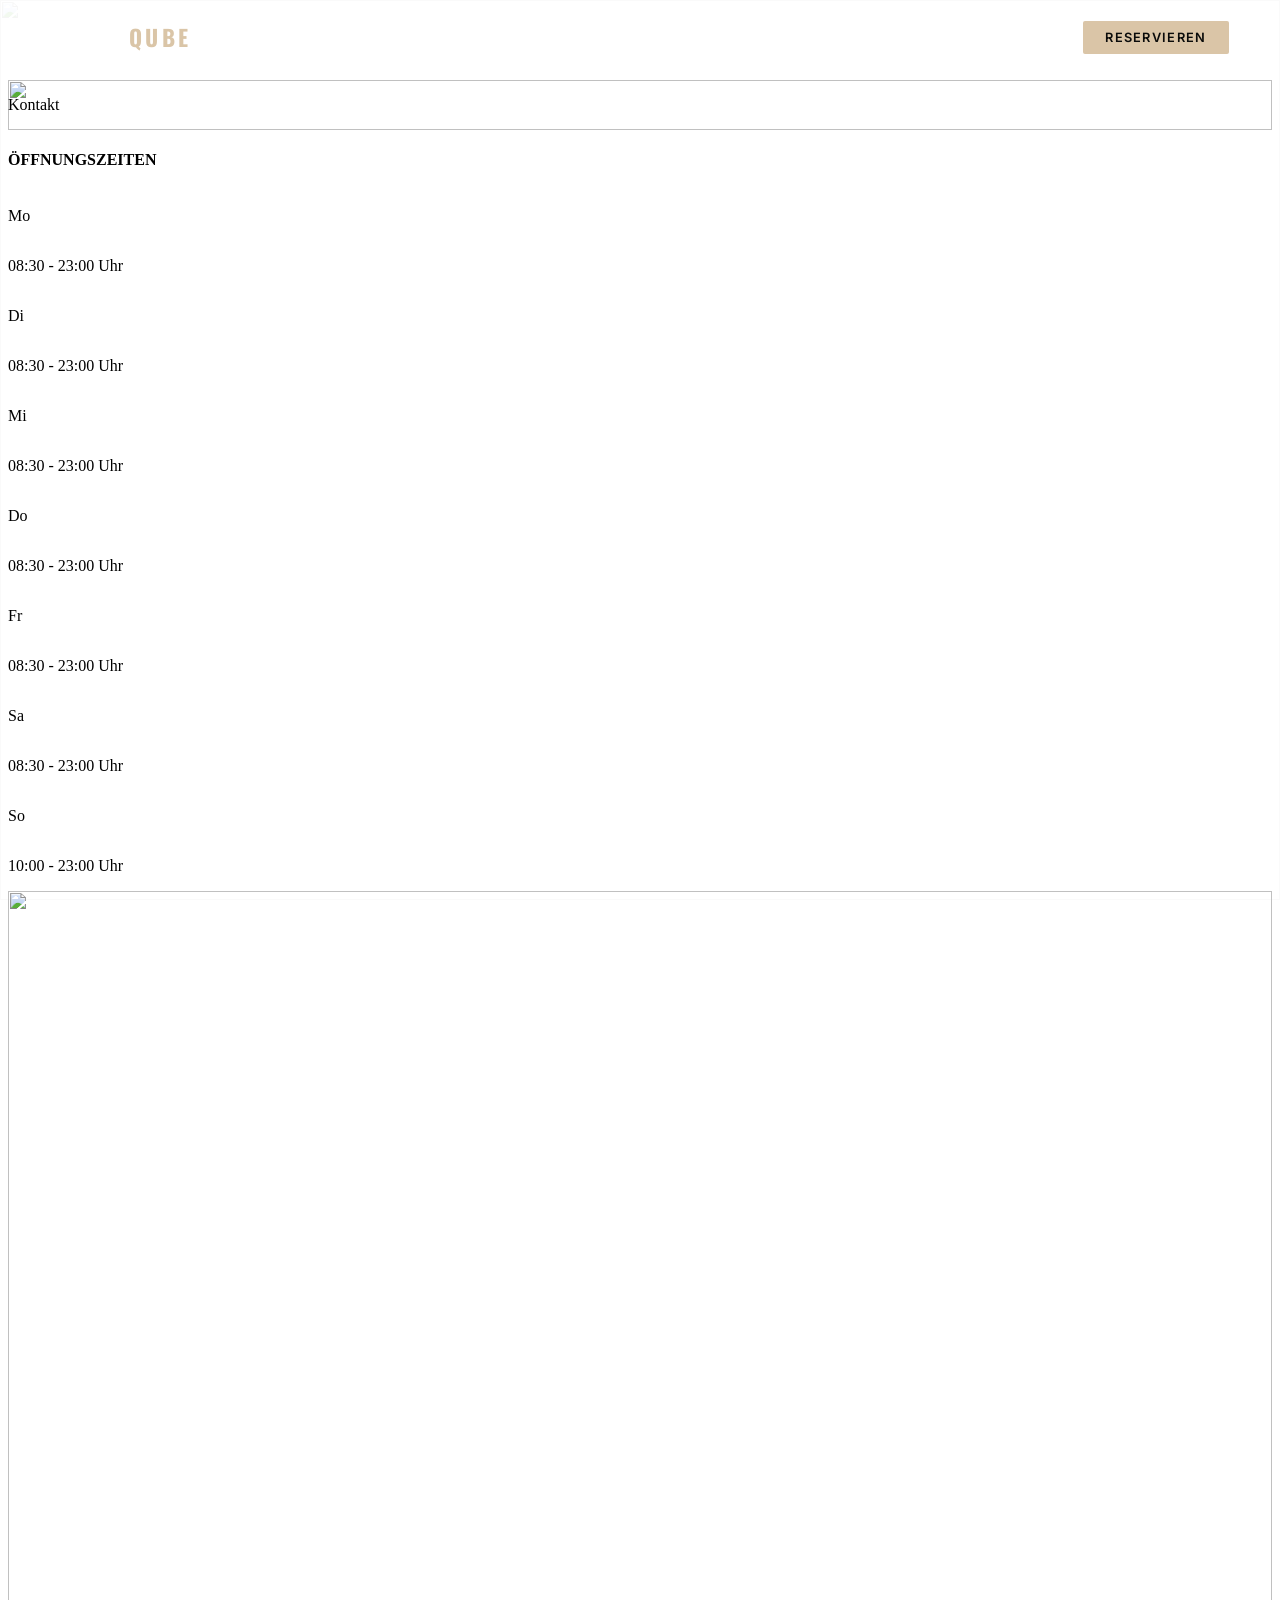
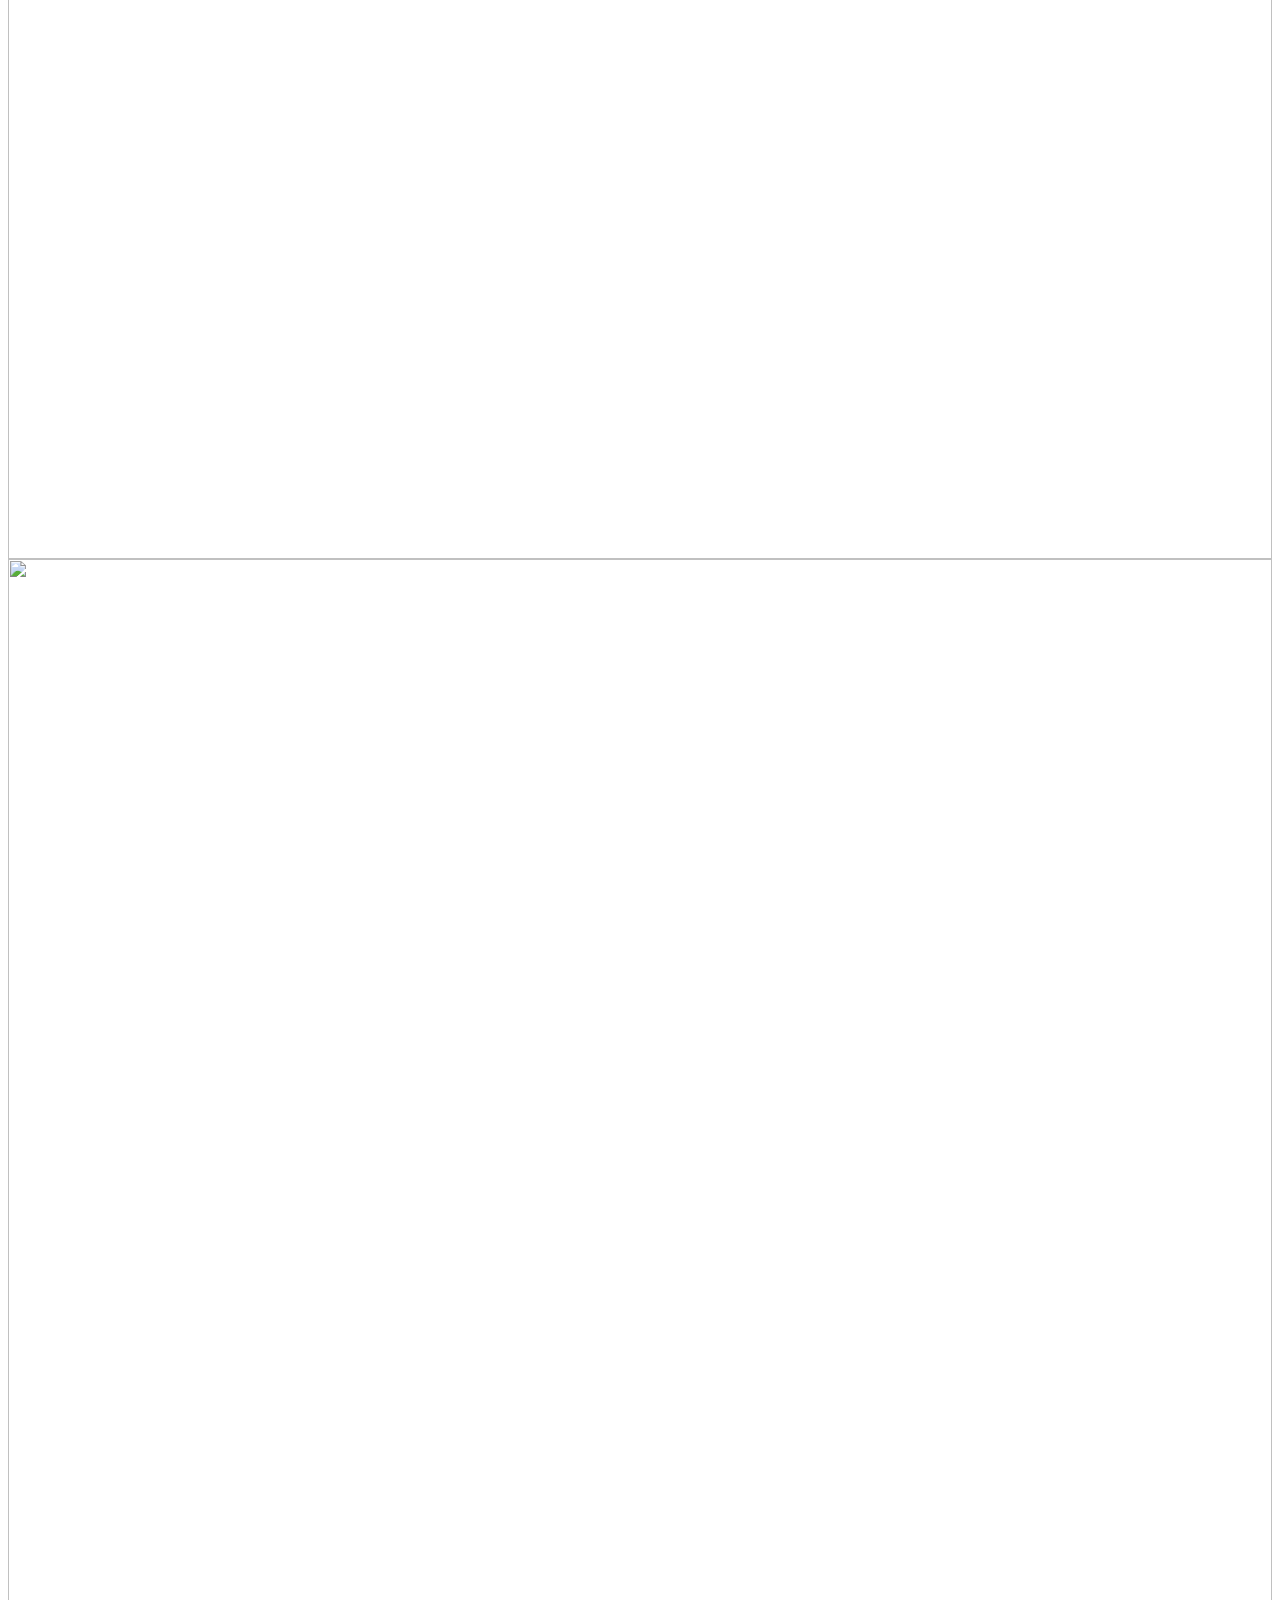
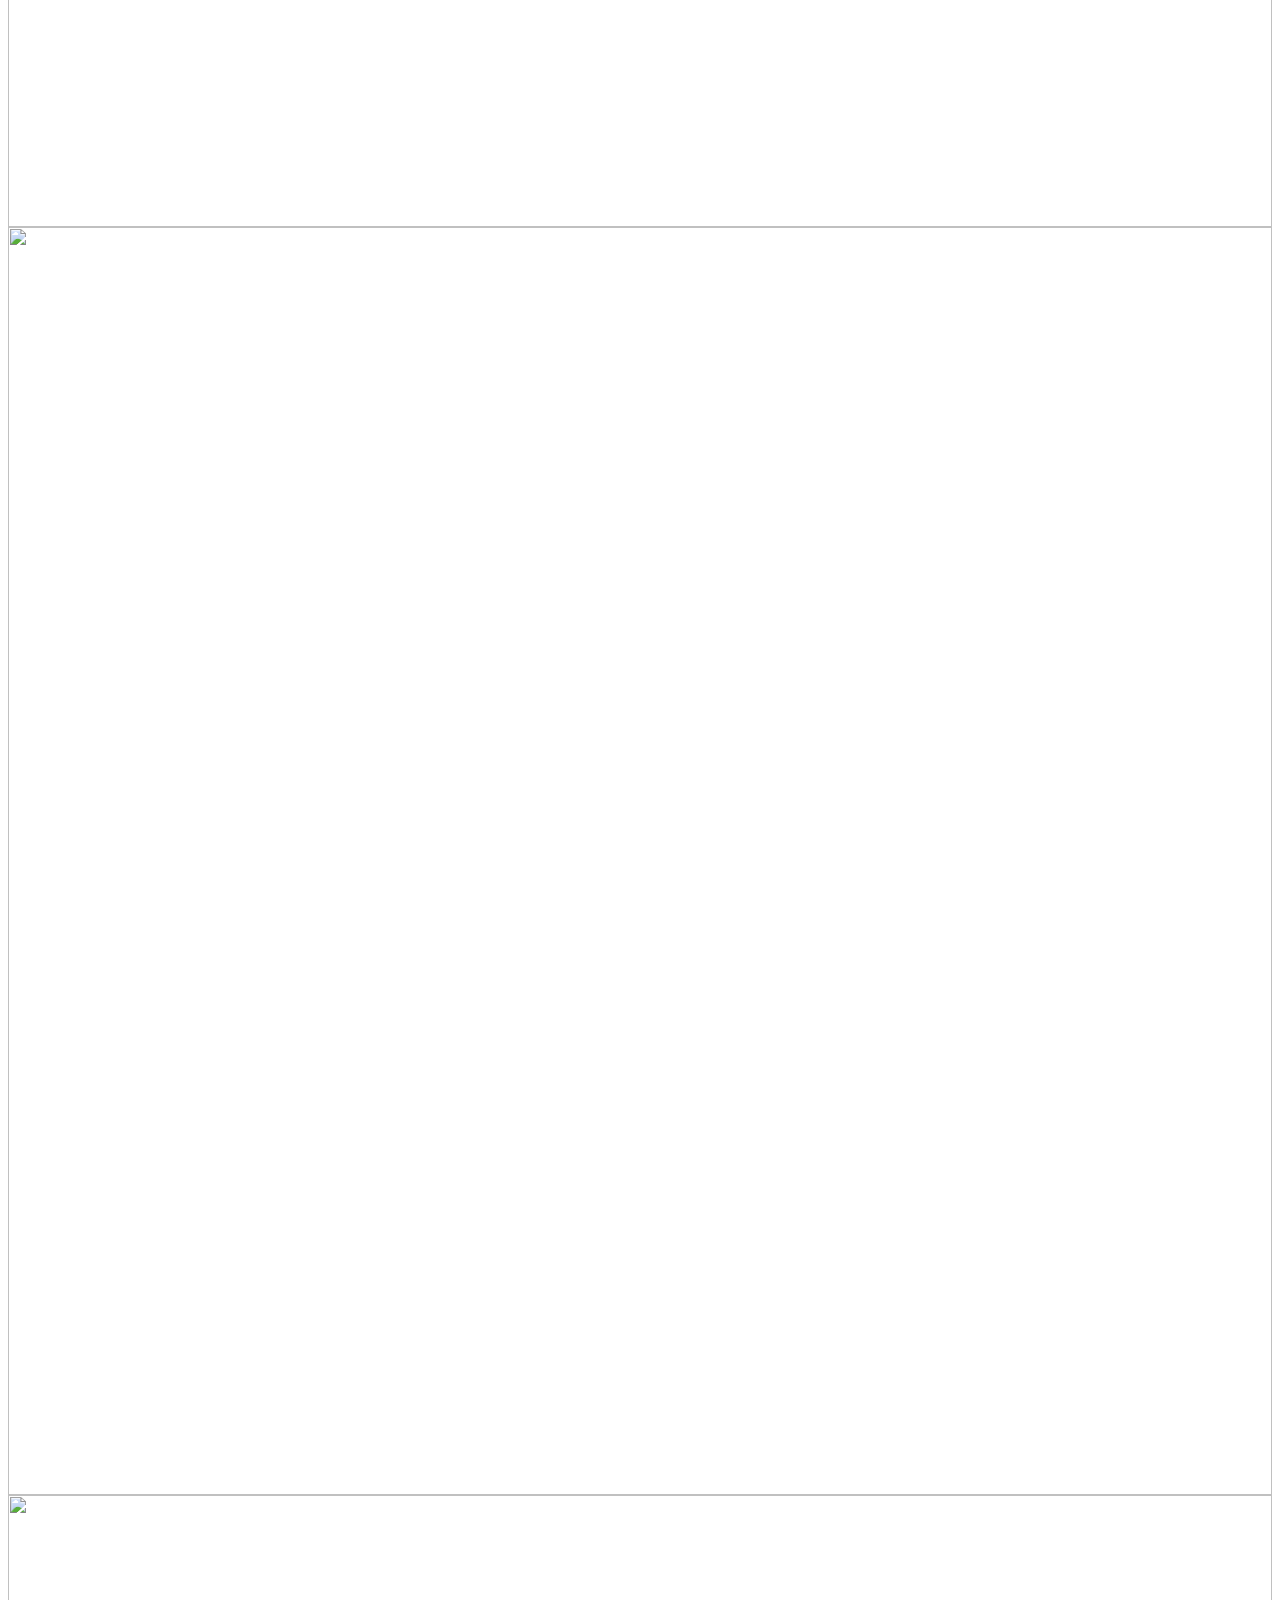
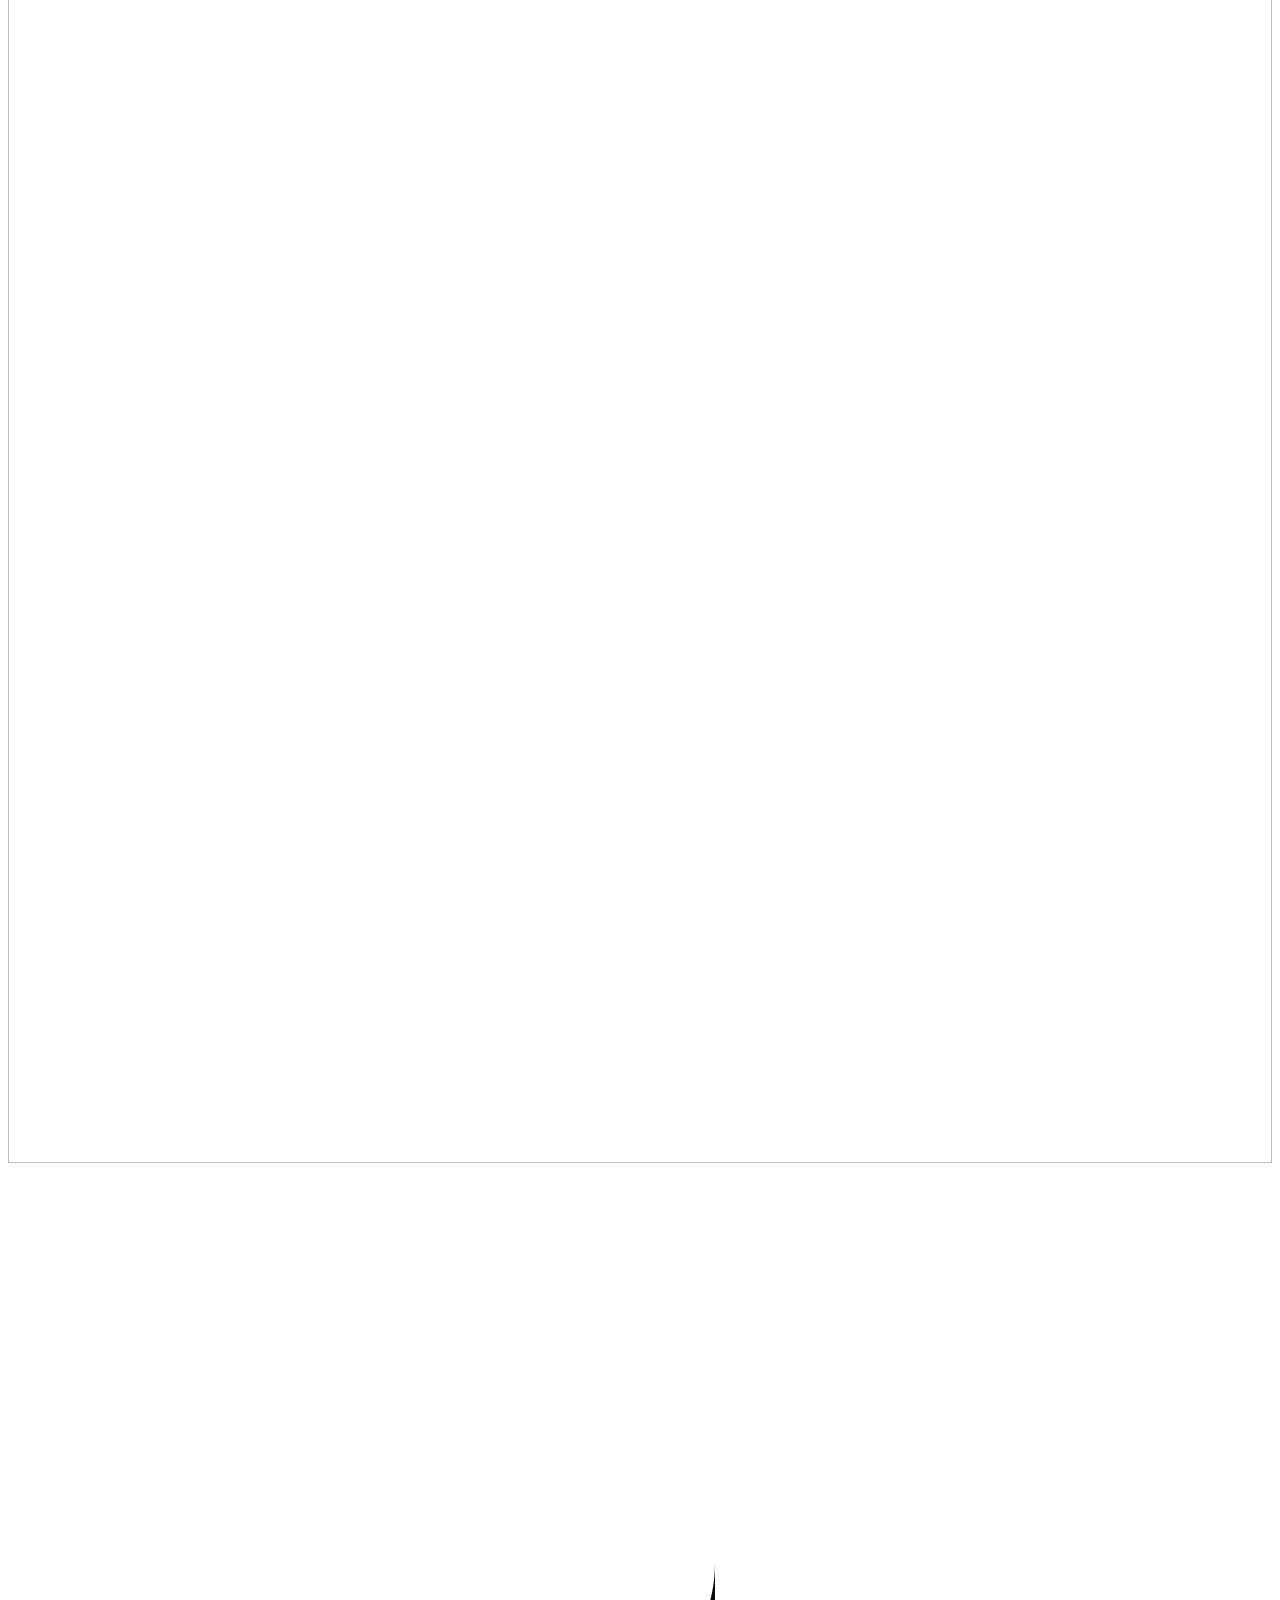
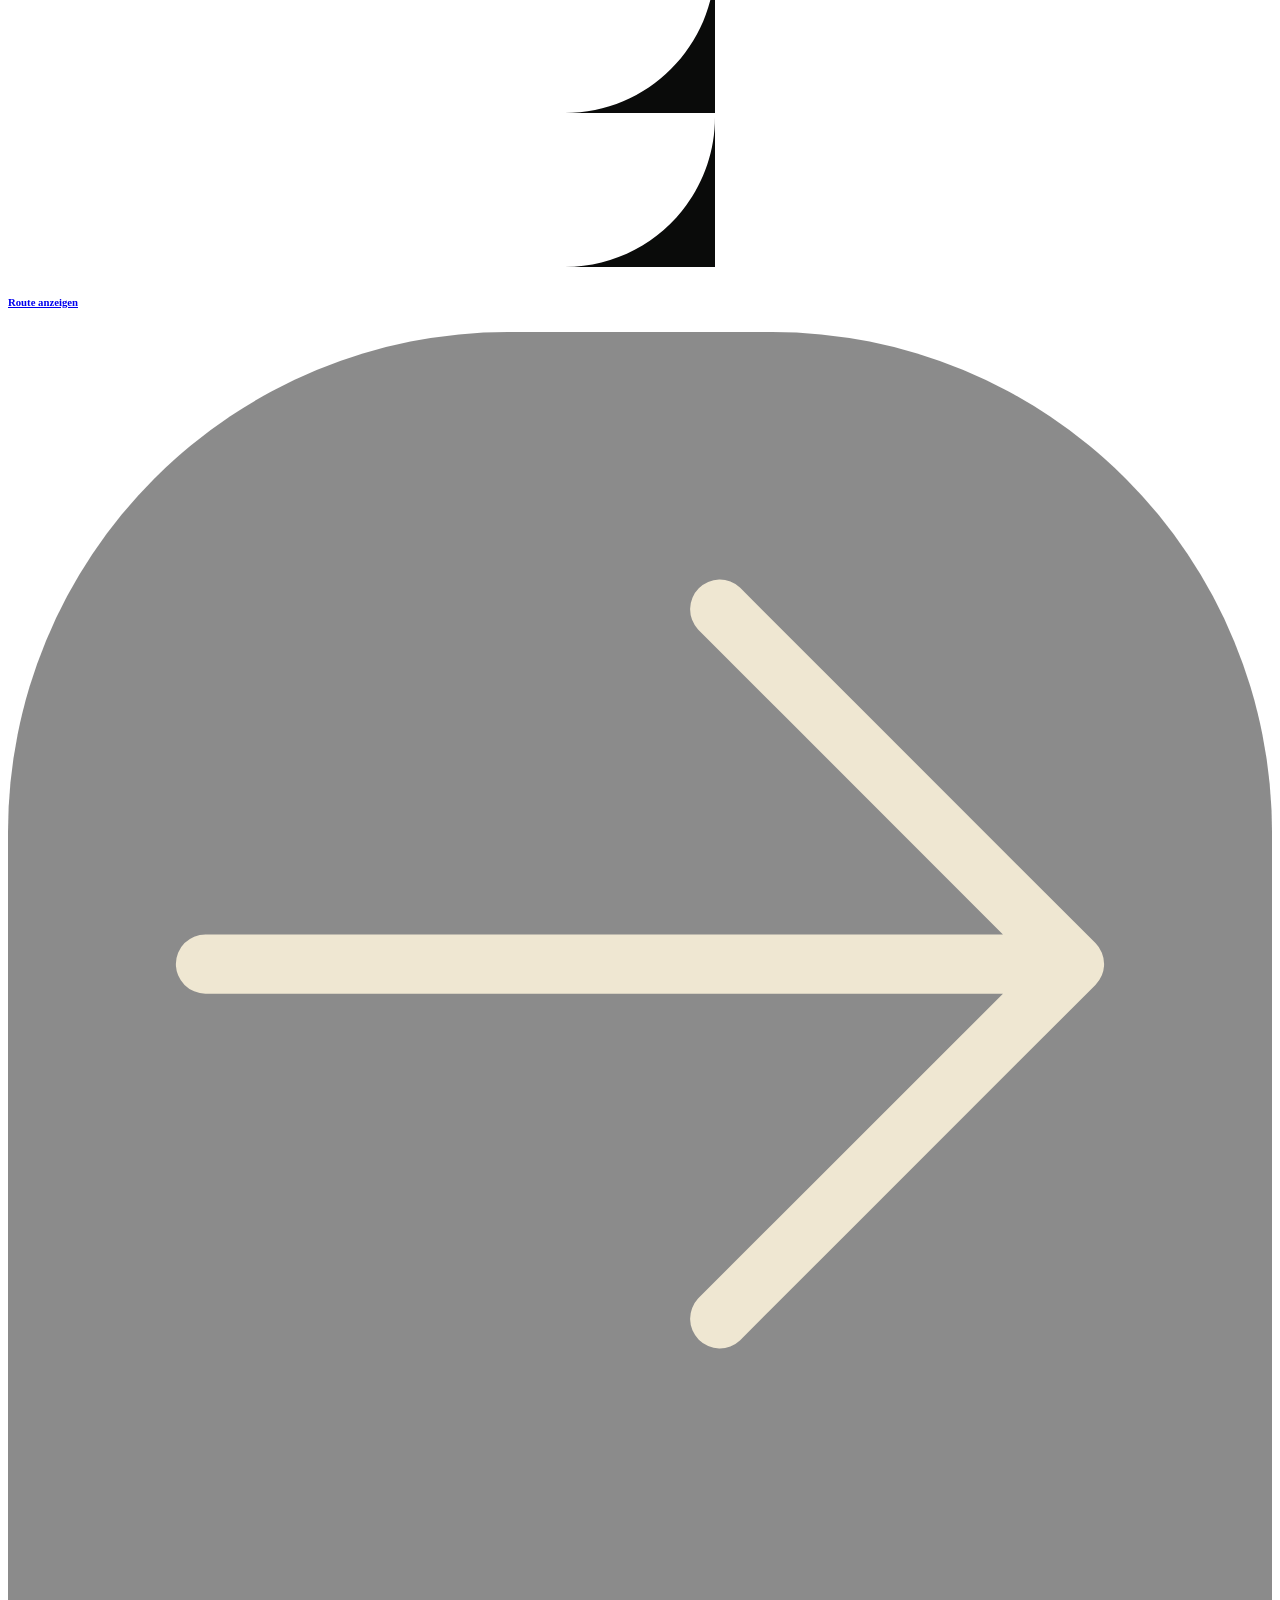
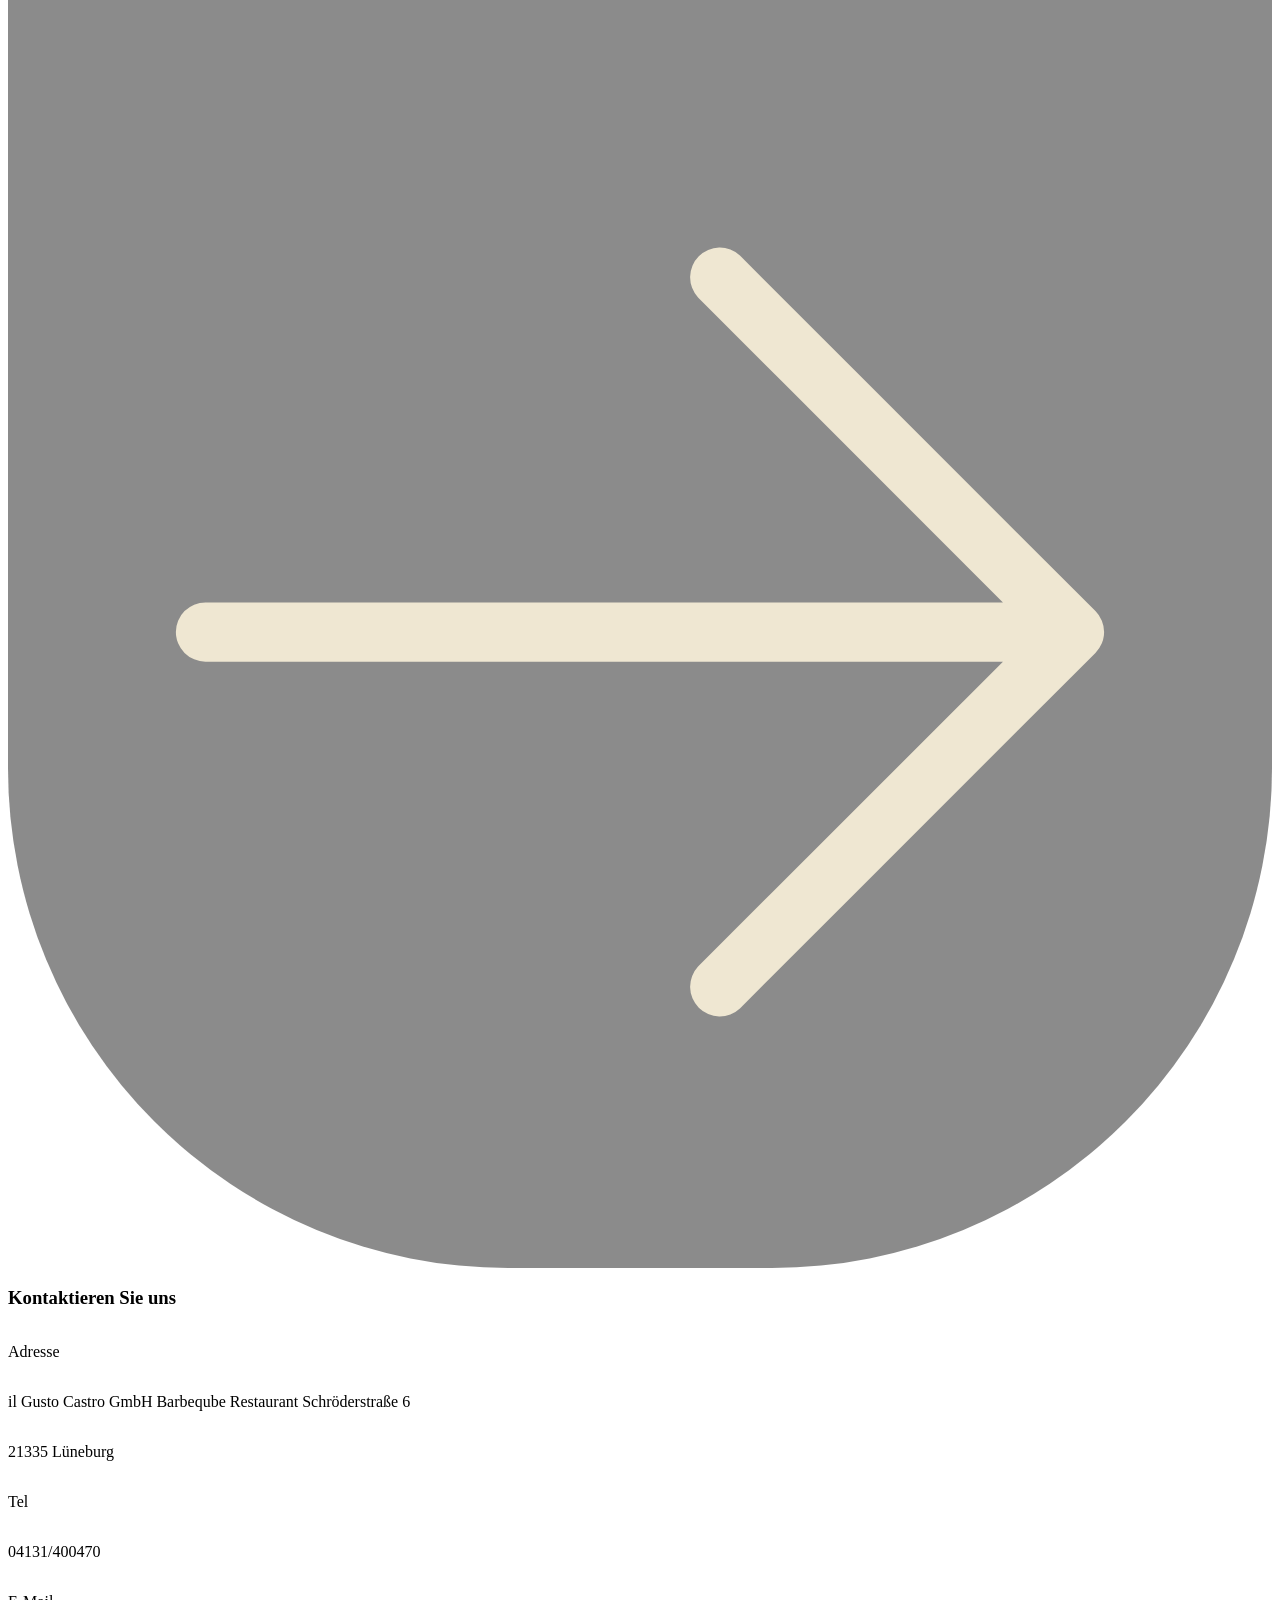
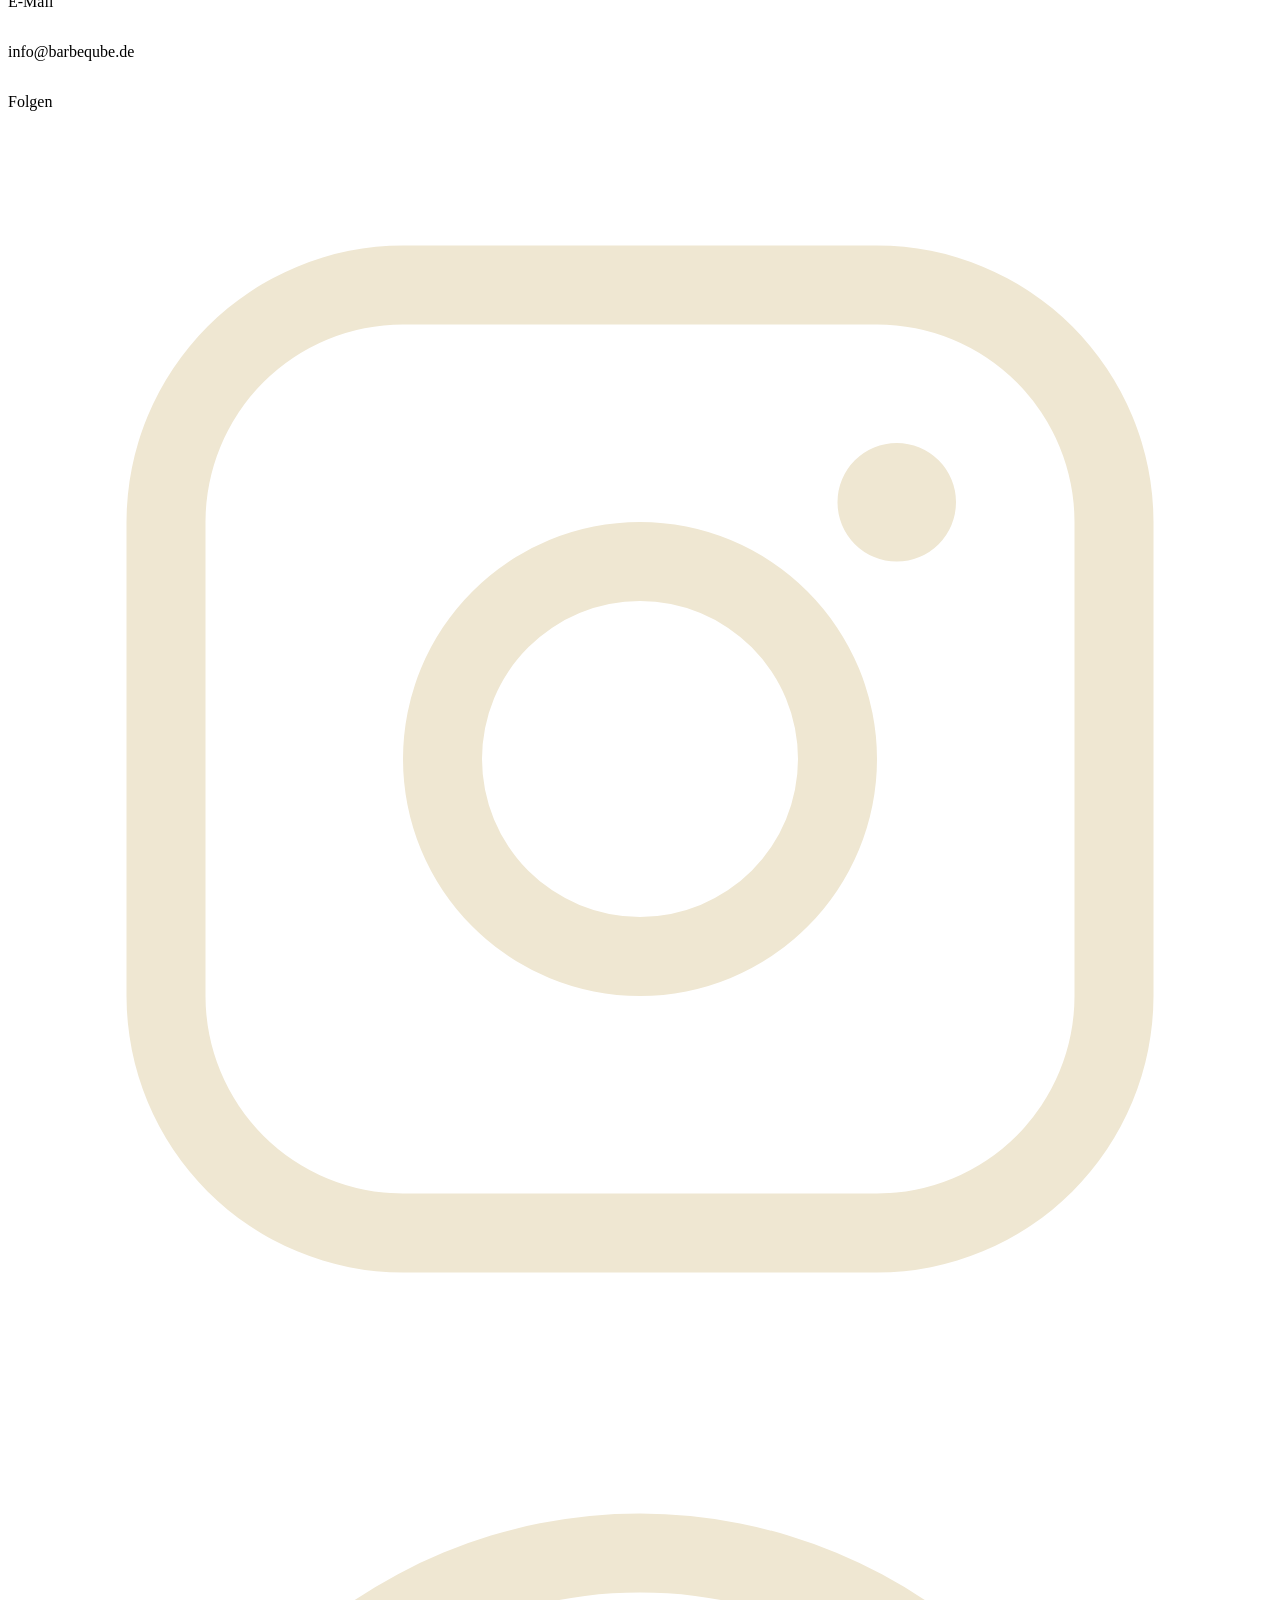
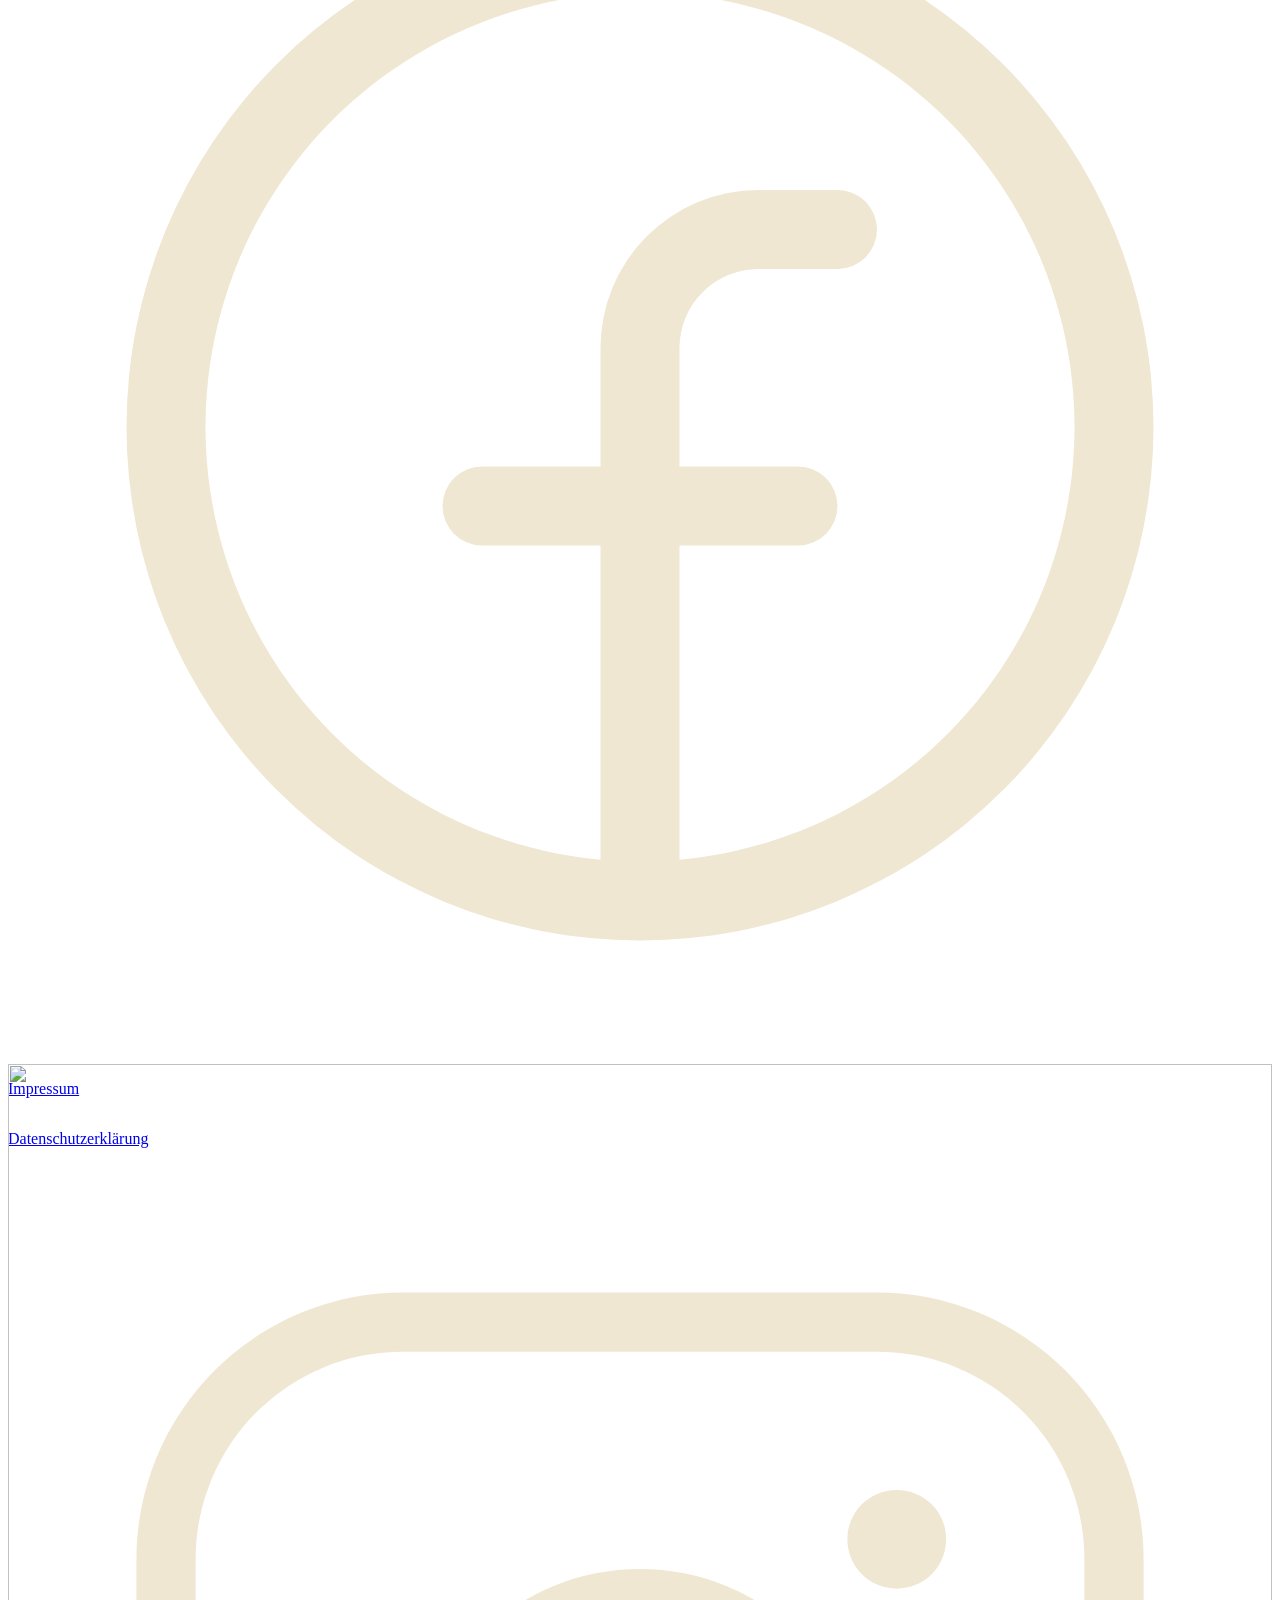
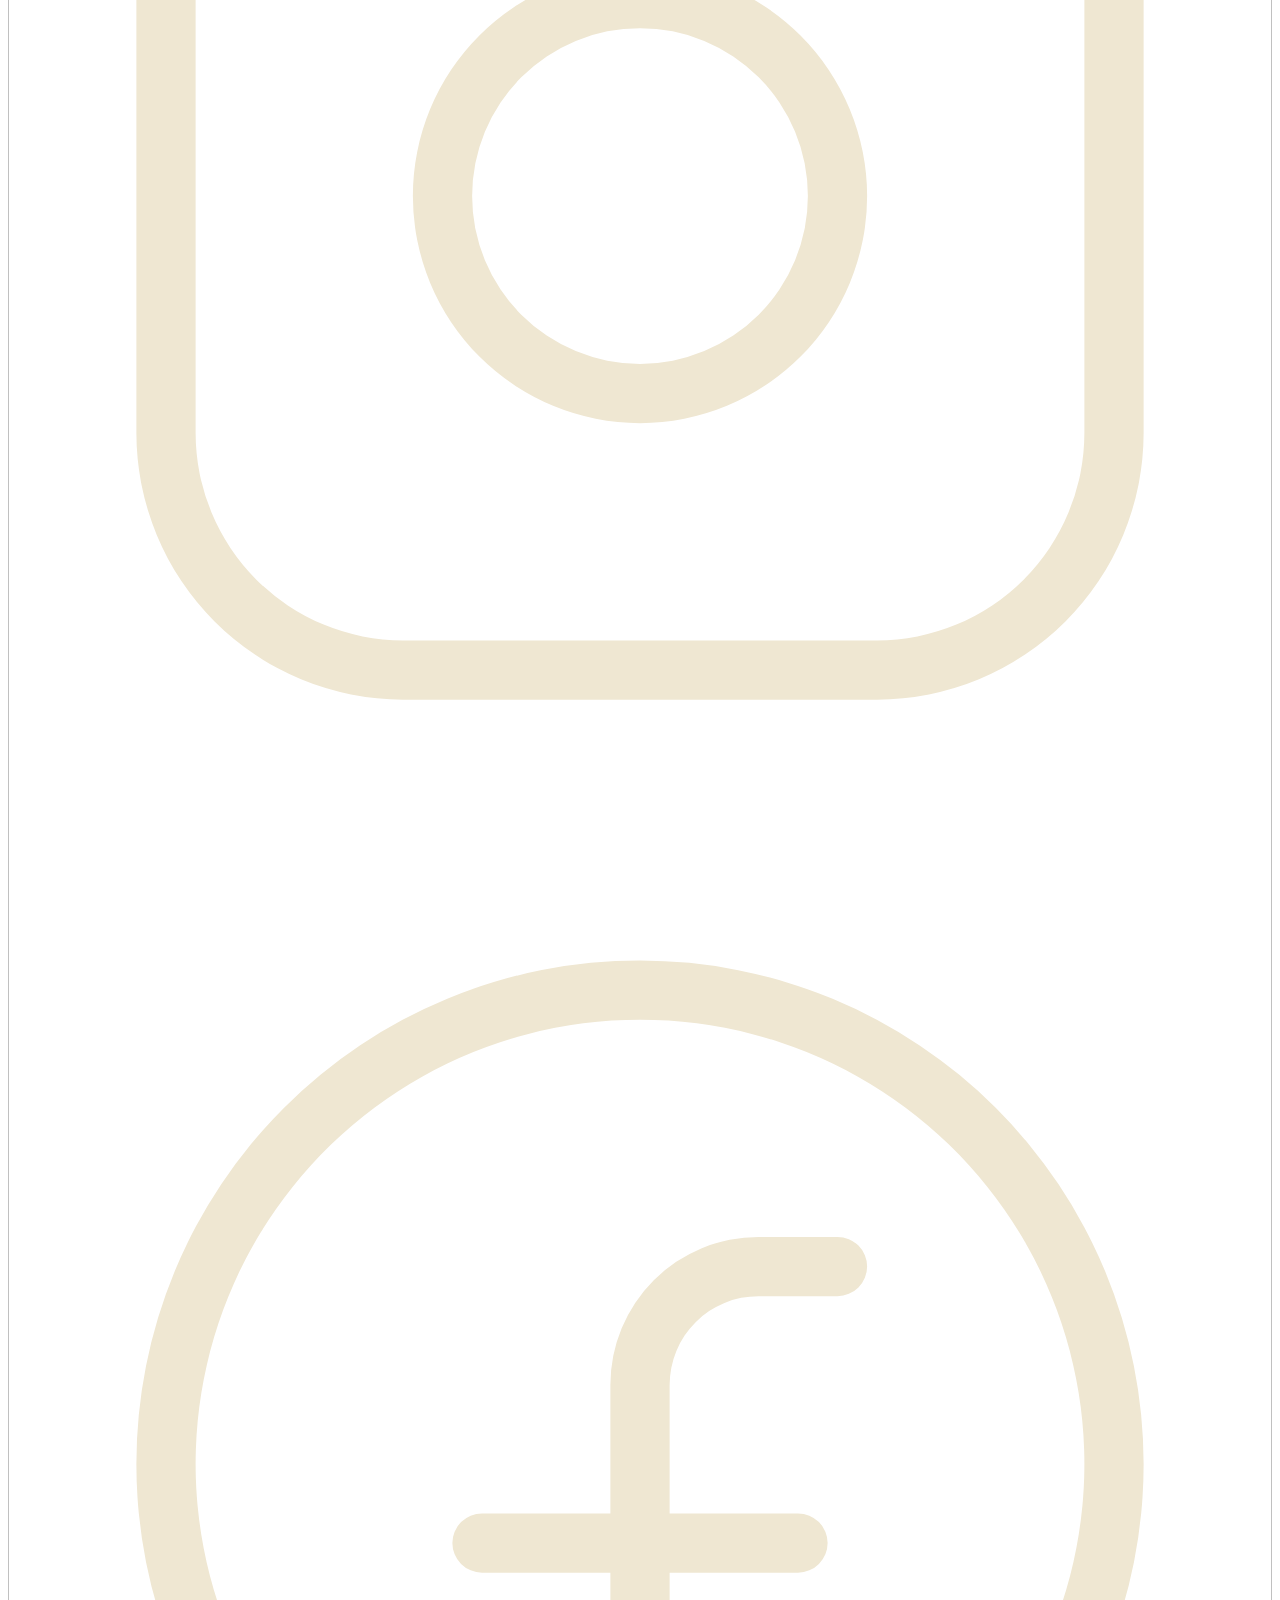
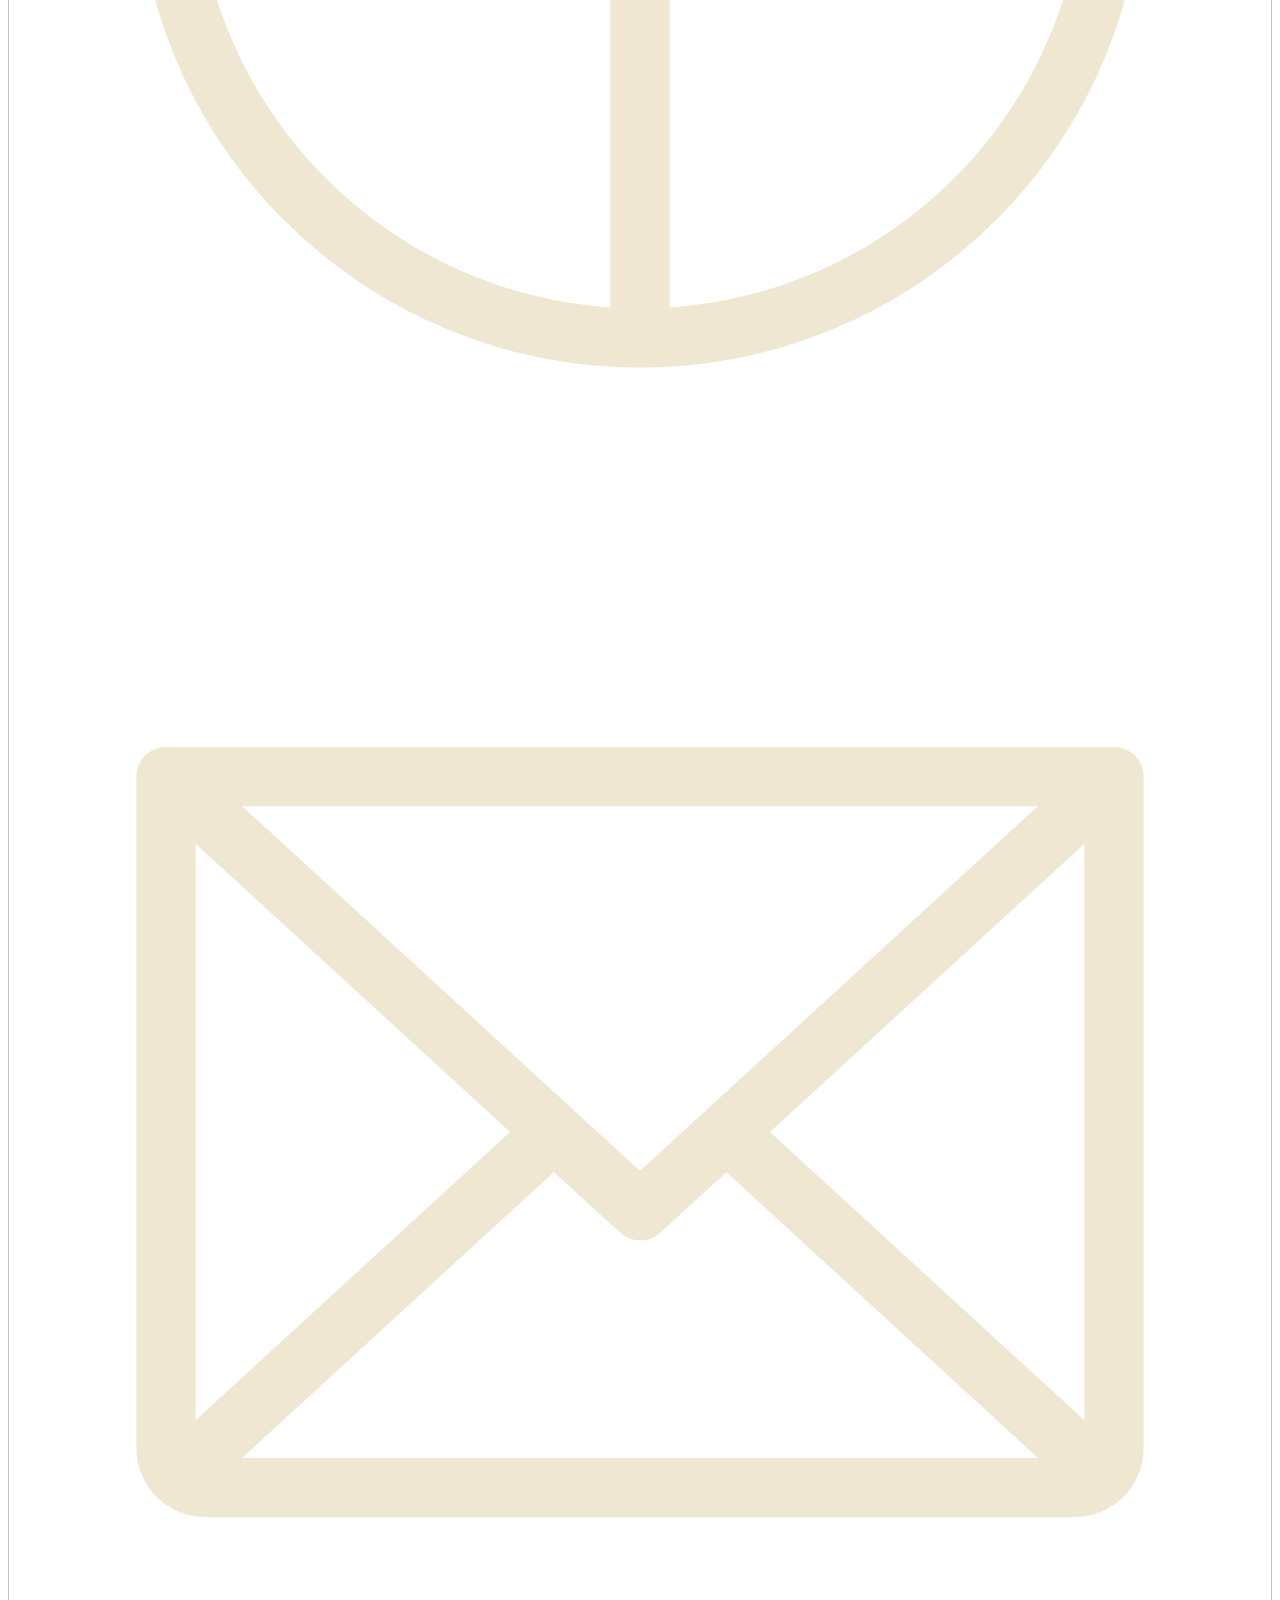
==== contact/index.html @ 870d4280 "Remove Framer nav physically from subpages The CSS hide rule alone was insufficient — Framer's hydra" ====
<!DOCTYPE html>

<html lang="en"><head>
<base href="/barbeqube/"/>
<link href="styles.css" rel="stylesheet"/><script>(function(){var f=window.fetch;window.fetch=function(u,o){if(typeof u==='string'&&u.includes('.framercms')){return f('/assets/cms/'+u.split('/').pop(),o);}return f(u,o);};})();</script>
<meta charset="utf-8"/>
<!-- Start of headStart -->
<!-- End of headStart -->
<meta content="width=device-width" name="viewport"/>
<meta content="Framer 4f3879e" name="generator"/>
<title>Barbeqube – Kontakt </title>
<meta content="Das beste Restaurant in Lüneburg – Hausgemachte Burger, leckeres Frühstück, zarte Steaks, italienische Pinsa, gesunde Bowls, täglich Happy Hour, neu: Smash Burger &amp; Giovanni L. Eis." name="description"/>
<meta content="https://framerusercontent.com/sites/elglijYguCaZC2sw7RsoE/searchIndex-IYWIheCaeC5H.json" name="framer-search-index"/>
<meta content="https://framerusercontent.com/sites/elglijYguCaZC2sw7RsoE/searchIndex-9TAwcgDwPJ2m.json" name="framer-search-index-fallback"/>
<link href="assets/images/image-extra-1.jpg" media="(prefers-color-scheme: light)" rel="icon"/>
<link href="assets/images/image-extra-2.png" media="(prefers-color-scheme: dark)" rel="icon"/>
<link href="assets/images/image-extra-3.png" rel="apple-touch-icon"/>
<!-- Open Graph / Facebook -->
<meta content="website" property="og:type"/>
<meta content="Barbeqube – Kontakt " property="og:title"/>
<meta content="Das beste Restaurant in Lüneburg – Hausgemachte Burger, leckeres Frühstück, zarte Steaks, italienische Pinsa, gesunde Bowls, täglich Happy Hour, neu: Smash Burger &amp; Giovanni L. Eis." property="og:description"/>
<meta content="assets/images/image-extra-4.png" property="og:image"/>
<!-- Twitter -->
<meta content="summary_large_image" name="twitter:card"/>
<meta content="Barbeqube – Kontakt " name="twitter:title"/>
<meta content="Das beste Restaurant in Lüneburg – Hausgemachte Burger, leckeres Frühstück, zarte Steaks, italienische Pinsa, gesunde Bowls, täglich Happy Hour, neu: Smash Burger &amp; Giovanni L. Eis." name="twitter:description"/>
<meta content="assets/images/image-extra-4.png" name="twitter:image"/>
<link crossorigin="" href="https://fonts.gstatic.com" rel="preconnect"/>
<meta content="max-image-preview:large" name="robots"/><link href="https://monk69ozu.github.io/barbeqube/contact" rel="canonical"/><meta content="https://monk69ozu.github.io/barbeqube/contact" property="og:url"/><!-- Start of headEnd -->
<!-- End of headEnd -->
<link href="https://fonts.googleapis.com/css2?family=Oswald:wght@300;400;500;600;700&amp;family=Inter:wght@300;400;500;600&amp;display=swap" rel="stylesheet"/>
<style id="custom-nav-styles">
  :root { --black:#0a0b0a; --dark:#151515; --gold:#dac5a7; --gold-light:#ede0cc; --white:#ffffff; --ease:cubic-bezier(0.4,0,0.2,1); }
  /* Hide Framer built-in nav */
  .framer-5dsdT { display: none !important; }
  /* Custom Nav */
  #customNav {
    position: fixed; top: 0; left: 0; right: 0; z-index: 9999;
    display: flex; align-items: center; justify-content: space-between;
    padding: 0 4vw; height: 72px; background: transparent;
    transition: background 0.5s var(--ease), backdrop-filter 0.5s;
    font-family: 'Inter', sans-serif;
  }
  #customNav.scrolled { background: rgba(10,11,10,0.93); backdrop-filter: blur(14px); border-bottom: 1px solid rgba(218,197,167,0.1); }
  .cn-logo { font-family: 'Oswald', sans-serif; font-size: 1.4rem; font-weight: 700; letter-spacing: 0.15em; color: #ffffff; text-decoration: none; text-transform: uppercase; }
  .cn-logo span { color: var(--gold); }
  .cn-links { display: flex; align-items: center; gap: 2.5rem; list-style: none; margin: 0; padding: 0; }
  .cn-links a { color: rgba(255,255,255,0.72); text-decoration: none; font-size: 0.8rem; font-weight: 400; letter-spacing: 0.1em; text-transform: uppercase; transition: color 0.3s; }
  .cn-links a:hover { color: var(--gold); }
  .cn-cta { background: var(--gold) !important; color: var(--black) !important; padding: 0.55rem 1.4rem !important; border-radius: 2px; font-weight: 600 !important; }
  .cn-cta:hover { background: var(--gold-light) !important; transform: translateY(-1px); color: var(--black) !important; }
  .cn-burger { display: none; cursor: pointer; flex-direction: column; gap: 5px; background: none; border: none; }
  .cn-burger span { width: 26px; height: 2px; background: #ffffff; display: block; transition: 0.3s; }
  .cn-mobile { display: none; position: fixed; inset: 0; background: var(--black); z-index: 9998; flex-direction: column; align-items: center; justify-content: center; gap: 2.5rem; }
  .cn-mobile.open { display: flex; }
  .cn-mobile a { font-family: 'Oswald', sans-serif; font-size: 2rem; font-weight: 500; color: #ffffff; text-decoration: none; letter-spacing: 0.1em; text-transform: uppercase; transition: color 0.3s; }
  .cn-mobile a:hover { color: var(--gold); }
  @media (max-width: 768px) { .cn-links { display: none; } .cn-burger { display: flex; } }
</style>
</head>
<shadow-host></shadow-host><body>
<nav id="customNav">
<a class="cn-logo" href="./">Barbe<span>Qube</span></a>
<ul class="cn-links">
<li><a href="./">Home</a></li>
<li><a href="./menu">Speisekarte</a></li>
<li><a href="./gallery">Galerie</a></li>
<li><a href="./contact">Kontakt</a></li>
<li><a class="cn-cta" href="./reservation">Reservieren</a></li>
</ul>
<button aria-label="Menü" class="cn-burger" id="cnBurger" onclick="cnToggle()">
<span></span><span></span><span></span>
</button>
</nav>
<div class="cn-mobile" id="cnMobile">
<a href="./" onclick="cnToggle()">Home</a>
<a href="./menu" onclick="cnToggle()">Speisekarte</a>
<a href="./gallery" onclick="cnToggle()">Galerie</a>
<a href="./contact" onclick="cnToggle()">Kontakt</a>
<a href="./reservation" onclick="cnToggle()">Reservieren</a>
</div>
<!-- Start of bodyStart -->
<!-- End of bodyStart -->
<div data-framer-generated-page="" data-framer-hydrate-v2='{"routeId":"xZrfMWLUB","localeId":"default","breakpoints":[{"hash":"1r0htak","mediaQuery":"(min-width: 1400px)"},{"hash":"1a2xnde","mediaQuery":"(min-width: 810px) and (max-width: 1399px)"},{"hash":"1du6ekz","mediaQuery":"(max-width: 809px)"}]}' data-framer-page-optimized-at="2025-08-06T16:16:40.530Z" data-framer-ssr-released-at="2025-08-05T12:10:14.959Z" id="main"><!--$--><div class="framer-99dO9 framer-LrrKv framer-mHnMY framer-y5Mfm framer-Iz5Er framer-1r0htak" data-framer-root="" style="min-height:100vh;width:auto"><main class="framer-tkmoa5" data-framer-name="Main Wrapper" style=";padding-top:72px"><div class="framer-1qpg8nu" data-framer-appear-id="1qpg8nu" data-framer-name="Left" style="opacity: 0.001; transform: perspective(1200px); will-change: transform;"><div class="ssr-variant hidden-1a2xnde hidden-1du6ekz"><div class="framer-1cgwlgg"><div data-framer-background-image-wrapper="true" style="position:absolute;border-radius:inherit;top:0;right:0;bottom:0;left:0"><img alt="" decoding="async" height="1068" sizes="max(max((100vw - 16px) / 2, 1px) - 24px, 1px)" src="assets/images/image-30.jpg" srcset="assets/images/image-29.jpg 512w,assets/images/image-28.jpg 1024w,assets/images/image-30.jpg 1068w" style="display:block;width:100%;height:100%;border-radius:inherit;object-position:center;object-fit:cover" width="1068"/></div><div class="framer-1c2yns"><div class="framer-80vyn3" data-framer-appear-id="80vyn3" data-framer-component-type="RichTextContainer" style="outline: none; display: flex; flex-direction: column; justify-content: flex-start; opacity: 0.001; flex-shrink: 0; transform: perspective(1200px); will-change: transform;"><p class="framer-text framer-styles-preset-14z4ysj" data-styles-preset="ovg9D21_X">Kontakt</p></div></div></div></div></div><div class="framer-10ptb55" data-framer-name="Right"><div class="framer-qppdi" data-framer-name="Content"><div class="framer-1utyr1m"><div class="framer-j4cikl" data-border="true" data-framer-appear-id="j4cikl" data-framer-name="Card" style="opacity: 0.001; transform: perspective(1200px); will-change: transform;"><div class="framer-1a9aryi" data-framer-name="Grid"><div class="framer-zzllhq"><div class="framer-eq1gu" data-border="true" data-framer-name="Icon" style="transform:rotate(-45deg)"></div><div class="framer-f3josd" data-framer-name="Line"></div></div><div class="framer-1iiwq6u" data-framer-component-type="RichTextContainer" style="outline:none;display:flex;flex-direction:column;justify-content:flex-start;flex-shrink:0;transform:none"><h4 class="framer-text framer-styles-preset-1x09rnd" data-styles-preset="HPCNkCHCb" style="--framer-text-alignment:center">ÖFFNUNGSZEITEN</h4></div><div class="framer-1moqynp"><div class="framer-y2u1mx" data-framer-name="Line"></div><div class="framer-1rz20j3" data-border="true" data-framer-name="Icon" style="transform:rotate(-45deg)"></div></div></div><div class="framer-dyhw8l"><div class="framer-1gc5711"><div class="framer-15w8g7z" data-framer-component-type="RichTextContainer" style="outline:none;display:flex;flex-direction:column;justify-content:flex-start;flex-shrink:0;transform:none"><p class="framer-text framer-styles-preset-21ogod" data-styles-preset="xZndidUCt">Mo</p></div><div class="framer-4k6bud" data-framer-name="Dots"><div class="framer-nf50lm" data-border="true" data-framer-name="Dots"></div></div><div class="framer-qundk5" data-framer-component-type="RichTextContainer" style="outline:none;display:flex;flex-direction:column;justify-content:flex-start;flex-shrink:0;transform:none"><p class="framer-text framer-styles-preset-21ogod" data-styles-preset="xZndidUCt"> 08:30 - 23:00 Uhr</p></div></div><div class="framer-6hiz4j"><div class="framer-1f6ah3d" data-framer-component-type="RichTextContainer" style="outline:none;display:flex;flex-direction:column;justify-content:flex-start;flex-shrink:0;transform:none"><p class="framer-text framer-styles-preset-21ogod" data-styles-preset="xZndidUCt">Di</p></div><div class="framer-121949u" data-framer-name="Dots"><div class="framer-1wr6r4k" data-border="true" data-framer-name="Dots"></div></div><div class="framer-1pawmek" data-framer-component-type="RichTextContainer" style="outline:none;display:flex;flex-direction:column;justify-content:flex-start;flex-shrink:0;transform:none"><p class="framer-text framer-styles-preset-21ogod" data-styles-preset="xZndidUCt"> 08:30 - 23:00 Uhr</p></div></div><div class="framer-1iwxofx"><div class="framer-chvvgc" data-framer-component-type="RichTextContainer" style="outline:none;display:flex;flex-direction:column;justify-content:flex-start;flex-shrink:0;transform:none"><p class="framer-text framer-styles-preset-21ogod" data-styles-preset="xZndidUCt">Mi</p></div><div class="framer-1fu59h7" data-framer-name="Dots"><div class="framer-1kdbeao" data-border="true" data-framer-name="Dots"></div></div><div class="framer-1msz21d" data-framer-component-type="RichTextContainer" style="outline:none;display:flex;flex-direction:column;justify-content:flex-start;flex-shrink:0;transform:none"><p class="framer-text framer-styles-preset-21ogod" data-styles-preset="xZndidUCt"> 08:30 - 23:00 Uhr</p></div></div><div class="framer-euqhpx"><div class="framer-gnt703" data-framer-component-type="RichTextContainer" style="outline:none;display:flex;flex-direction:column;justify-content:flex-start;flex-shrink:0;transform:none"><p class="framer-text framer-styles-preset-21ogod" data-styles-preset="xZndidUCt">Do</p></div><div class="framer-tqia4l" data-framer-name="Dots"><div class="framer-1iw1jtv" data-border="true" data-framer-name="Dots"></div></div><div class="framer-1k8dxu7" data-framer-component-type="RichTextContainer" style="outline:none;display:flex;flex-direction:column;justify-content:flex-start;flex-shrink:0;transform:none"><p class="framer-text framer-styles-preset-21ogod" data-styles-preset="xZndidUCt"> 08:30 - 23:00 Uhr</p></div></div><div class="framer-inyiz2"><div class="framer-19l7zpf" data-framer-component-type="RichTextContainer" style="outline:none;display:flex;flex-direction:column;justify-content:flex-start;flex-shrink:0;transform:none"><p class="framer-text framer-styles-preset-21ogod" data-styles-preset="xZndidUCt">Fr</p></div><div class="framer-pmmwcl" data-framer-name="Dots"><div class="framer-17enl77" data-border="true" data-framer-name="Dots"></div></div><div class="framer-e6v6zg" data-framer-component-type="RichTextContainer" style="outline:none;display:flex;flex-direction:column;justify-content:flex-start;flex-shrink:0;transform:none"><p class="framer-text framer-styles-preset-21ogod" data-styles-preset="xZndidUCt"> 08:30 - 23:00 Uhr</p></div></div><div class="framer-1pcgubt"><div class="framer-x80chk" data-framer-component-type="RichTextContainer" style="outline:none;display:flex;flex-direction:column;justify-content:flex-start;flex-shrink:0;transform:none"><p class="framer-text framer-styles-preset-21ogod" data-styles-preset="xZndidUCt">Sa</p></div><div class="framer-ijm11r" data-framer-name="Dots"><div class="framer-kf5d0" data-border="true" data-framer-name="Dots"></div></div><div class="framer-kt6cr7" data-framer-component-type="RichTextContainer" style="outline:none;display:flex;flex-direction:column;justify-content:flex-start;flex-shrink:0;transform:none"><p class="framer-text framer-styles-preset-21ogod" data-styles-preset="xZndidUCt"> 08:30 - 23:00 Uhr</p></div></div><div class="framer-15mkbb0"><div class="framer-18nfzk0" data-framer-component-type="RichTextContainer" style="outline:none;display:flex;flex-direction:column;justify-content:flex-start;flex-shrink:0;transform:none"><p class="framer-text framer-styles-preset-21ogod" data-styles-preset="xZndidUCt">So</p></div><div class="framer-1r25m9x" data-framer-name="Dots"><div class="framer-14skjvl" data-border="true" data-framer-name="Dots"></div></div><div class="framer-z2yqij" data-framer-component-type="RichTextContainer" style="outline:none;display:flex;flex-direction:column;justify-content:flex-start;flex-shrink:0;transform:none"><p class="framer-text framer-styles-preset-21ogod" data-styles-preset="xZndidUCt">  10:00 - 23:00 Uhr</p></div></div></div></div><div class="framer-13ig2r1" data-framer-name="Grid"><div class="framer-10y6n4x"><div class="ssr-variant hidden-1a2xnde hidden-1du6ekz"><div class="framer-1j18nfm-container" data-framer-appear-id="1j18nfm" style="opacity: 0.001; transform: perspective(1200px); will-change: transform;"><!--$--><a class="framer-XbZYl framer-wdrf1b framer-v-wdrf1b framer-guw2p5" data-framer-name="Variant 1" href="https://www.instagram.com/barbeqube_lueneburg/reel/DAOZyo1smnx/" rel="noopener" style="border-radius: 16px; height: 100%; width: 100%; opacity: 1;" target="_blank"><div class="framer-1mrand1" data-framer-name="Image" style="opacity: 1;"><div data-framer-background-image-wrapper="true" style="position:absolute;border-radius:inherit;top:0;right:0;bottom:0;left:0"><img alt="" decoding="async" height="1280" sizes="max((max((max((100vw - 16px) / 2, 1px) - 40px) / 2, 200px) - 16px) / 2, 1px)" src="assets/images/image-8.jpg" srcset="assets/images/image-7.jpg 576w,assets/images/image-8.jpg 720w" style="display:block;width:100%;height:100%;border-radius:inherit;object-position:center;object-fit:cover" width="720"/></div></div><div class="framer-1tj5tut" data-framer-name="Overlay" style="background-color:rgba(20, 20, 19, 0.3);opacity:0"></div><div class="framer-lksf0n-container" style="opacity:0"><!--$--><div style="display:contents"><svg color="rgb(239, 231, 210)" focusable="false" style="user-select: none; width: 100%; height: 100%; display: inline-block; fill: rgb(239, 231, 210); color: rgb(239, 231, 210); flex-shrink: 0;" viewbox="0 0 256 256" xmlns="http://www.w3.org/2000/svg"><g color="rgb(239, 231, 210)" weight="regular"><path d="M128,80a48,48,0,1,0,48,48A48.05,48.05,0,0,0,128,80Zm0,80a32,32,0,1,1,32-32A32,32,0,0,1,128,160ZM176,24H80A56.06,56.06,0,0,0,24,80v96a56.06,56.06,0,0,0,56,56h96a56.06,56.06,0,0,0,56-56V80A56.06,56.06,0,0,0,176,24Zm40,152a40,40,0,0,1-40,40H80a40,40,0,0,1-40-40V80A40,40,0,0,1,80,40h96a40,40,0,0,1,40,40ZM192,76a12,12,0,1,1-12-12A12,12,0,0,1,192,76Z"></path></g></svg></div><!--/$--></div></a><!--/$--></div></div><div class="ssr-variant hidden-1a2xnde hidden-1du6ekz"><div class="framer-1g85r2y-container" data-framer-appear-id="1g85r2y" style="opacity: 0.001; transform: perspective(1200px); will-change: transform;"><!--$--><a class="framer-XbZYl framer-wdrf1b framer-v-wdrf1b framer-guw2p5" data-framer-name="Variant 1" href="https://www.instagram.com/barbeqube_lueneburg/reel/DESscnmsZOK/" rel="noopener" style="border-radius: 16px; height: 100%; width: 100%; opacity: 1;" target="_blank"><div class="framer-1mrand1" data-framer-name="Image" style="opacity: 1;"><div data-framer-background-image-wrapper="true" style="position:absolute;border-radius:inherit;top:0;right:0;bottom:0;left:0"><img alt="" decoding="async" height="1136" sizes="max((max((max((100vw - 16px) / 2, 1px) - 40px) / 2, 200px) - 16px) / 2, 1px)" src="assets/images/image-10.jpg" srcset="assets/images/image-9.jpg 576w,assets/images/image-10.jpg 640w" style="display:block;width:100%;height:100%;border-radius:inherit;object-position:center;object-fit:cover" width="640"/></div></div><div class="framer-1tj5tut" data-framer-name="Overlay" style="background-color:rgba(20, 20, 19, 0.3);opacity:0"></div><div class="framer-lksf0n-container" style="opacity:0"><!--$--><div style="display:contents"><svg color="rgb(239, 231, 210)" focusable="false" style="user-select: none; width: 100%; height: 100%; display: inline-block; fill: rgb(239, 231, 210); color: rgb(239, 231, 210); flex-shrink: 0;" viewbox="0 0 256 256" xmlns="http://www.w3.org/2000/svg"><g color="rgb(239, 231, 210)" weight="regular"><path d="M128,80a48,48,0,1,0,48,48A48.05,48.05,0,0,0,128,80Zm0,80a32,32,0,1,1,32-32A32,32,0,0,1,128,160ZM176,24H80A56.06,56.06,0,0,0,24,80v96a56.06,56.06,0,0,0,56,56h96a56.06,56.06,0,0,0,56-56V80A56.06,56.06,0,0,0,176,24Zm40,152a40,40,0,0,1-40,40H80a40,40,0,0,1-40-40V80A40,40,0,0,1,80,40h96a40,40,0,0,1,40,40ZM192,76a12,12,0,1,1-12-12A12,12,0,0,1,192,76Z"></path></g></svg></div><!--/$--></div></a><!--/$--></div></div></div><div class="framer-1som38y"><div class="ssr-variant hidden-1a2xnde hidden-1du6ekz"><div class="framer-omys6h-container" data-framer-appear-id="omys6h" style="opacity: 0.001; transform: perspective(1200px); will-change: transform;"><!--$--><a class="framer-XbZYl framer-wdrf1b framer-v-wdrf1b framer-guw2p5" data-framer-name="Variant 1" href="https://www.instagram.com/barbeqube_lueneburg/p/DDmjtbfM58R/" rel="noopener" style="border-radius: 16px; height: 100%; width: 100%; opacity: 1;" target="_blank"><div class="framer-1mrand1" data-framer-name="Image" style="opacity: 1;"><div data-framer-background-image-wrapper="true" style="position:absolute;border-radius:inherit;top:0;right:0;bottom:0;left:0"><img alt="" decoding="async" height="600" sizes="max((max((max((100vw - 16px) / 2, 1px) - 40px) / 2, 200px) - 16px) / 2, 1px)" src="assets/images/image-11.jpg" srcset="assets/images/image-11.jpg 480w" style="display:block;width:100%;height:100%;border-radius:inherit;object-position:center;object-fit:cover" width="480"/></div></div><div class="framer-1tj5tut" data-framer-name="Overlay" style="background-color:rgba(20, 20, 19, 0.3);opacity:0"></div><div class="framer-lksf0n-container" style="opacity:0"><!--$--><div style="display:contents"><svg color="rgb(239, 231, 210)" focusable="false" style="user-select: none; width: 100%; height: 100%; display: inline-block; fill: rgb(239, 231, 210); color: rgb(239, 231, 210); flex-shrink: 0;" viewbox="0 0 256 256" xmlns="http://www.w3.org/2000/svg"><g color="rgb(239, 231, 210)" weight="regular"><path d="M128,80a48,48,0,1,0,48,48A48.05,48.05,0,0,0,128,80Zm0,80a32,32,0,1,1,32-32A32,32,0,0,1,128,160ZM176,24H80A56.06,56.06,0,0,0,24,80v96a56.06,56.06,0,0,0,56,56h96a56.06,56.06,0,0,0,56-56V80A56.06,56.06,0,0,0,176,24Zm40,152a40,40,0,0,1-40,40H80a40,40,0,0,1-40-40V80A40,40,0,0,1,80,40h96a40,40,0,0,1,40,40ZM192,76a12,12,0,1,1-12-12A12,12,0,0,1,192,76Z"></path></g></svg></div><!--/$--></div></a><!--/$--></div></div><div class="ssr-variant hidden-1a2xnde hidden-1du6ekz"><div class="framer-bpsx5q-container" data-framer-appear-id="bpsx5q" style="opacity: 0.001; transform: perspective(1200px); will-change: transform;"><!--$--><a class="framer-XbZYl framer-wdrf1b framer-v-wdrf1b framer-guw2p5" data-framer-name="Variant 1" href="https://www.instagram.com/barbeqube_lueneburg/reel/C-IPRsMMhbK/" rel="noopener" style="border-radius: 16px; height: 100%; width: 100%; opacity: 1;" target="_blank"><div class="framer-1mrand1" data-framer-name="Image" style="opacity: 1;"><div data-framer-background-image-wrapper="true" style="position:absolute;border-radius:inherit;top:0;right:0;bottom:0;left:0"><img alt="" decoding="async" height="1280" sizes="max((max((max((100vw - 16px) / 2, 1px) - 40px) / 2, 200px) - 16px) / 2, 1px)" src="assets/images/image-13.jpg" srcset="assets/images/image-12.jpg 576w,assets/images/image-13.jpg 720w" style="display:block;width:100%;height:100%;border-radius:inherit;object-position:center;object-fit:cover" width="720"/></div></div><div class="framer-1tj5tut" data-framer-name="Overlay" style="background-color:rgba(20, 20, 19, 0.3);opacity:0"></div><div class="framer-lksf0n-container" style="opacity:0"><!--$--><div style="display:contents"><svg color="rgb(239, 231, 210)" focusable="false" style="user-select: none; width: 100%; height: 100%; display: inline-block; fill: rgb(239, 231, 210); color: rgb(239, 231, 210); flex-shrink: 0;" viewbox="0 0 256 256" xmlns="http://www.w3.org/2000/svg"><g color="rgb(239, 231, 210)" weight="regular"><path d="M128,80a48,48,0,1,0,48,48A48.05,48.05,0,0,0,128,80Zm0,80a32,32,0,1,1,32-32A32,32,0,0,1,128,160ZM176,24H80A56.06,56.06,0,0,0,24,80v96a56.06,56.06,0,0,0,56,56h96a56.06,56.06,0,0,0,56-56V80A56.06,56.06,0,0,0,176,24Zm40,152a40,40,0,0,1-40,40H80a40,40,0,0,1-40-40V80A40,40,0,0,1,80,40h96a40,40,0,0,1,40,40ZM192,76a12,12,0,1,1-12-12A12,12,0,0,1,192,76Z"></path></g></svg></div><!--/$--></div></a><!--/$--></div></div></div></div></div><div class="framer-bapw10"><div class="framer-1n9c65s"><div class="framer-7a6f0x-container"><!--$--><div style="width:100%;height:100%;display:flex;flex-direction:column;justify-content:center;align-items:center"><iframe allowfullscreen="" height="400" loading="lazy" referrerpolicy="no-referrer-when-downgrade" src="https://www.google.com/maps/embed?pb=!1m18!1m12!1m3!1d2387.295558179397!2d10.40472373236115!3d53.248402990457336!2m3!1f0!2f0!3f0!3m2!1i1024!2i768!4f13.1!3m3!1m2!1s0x47b1ddc7828ea449%3A0xbac3a8c5f0d7b5b1!2sBar%20Be%20QUBE%20-%20L%C3%BCneburg!5e0!3m2!1sen!2seg!4v1743255559471!5m2!1sen!2seg" style="border:0;" width="400"></iframe></div><!--/$--></div><div class="framer-pz62z9" data-framer-name="Card"><div class="framer-tgymax" data-framer-name="Rounded Edge Top Left"><div aria-hidden="true" class="framer-yw0g83" data-framer-component-type="SVG" data-framer-name="Path" style="image-rendering:pixelated;flex-shrink:0"><div class="svgContainer" style="width:100%;height:100%;aspect-ratio:inherit"><svg style="width:100%;height:100%;"><use href="#svg9618415524"></use></svg></div></div></div><div class="framer-euqq9v" data-framer-name="Rounded Edge Top Left"><div aria-hidden="true" class="framer-12vjep1" data-framer-component-type="SVG" data-framer-name="Path" style="image-rendering:pixelated;flex-shrink:0"><div class="svgContainer" style="width:100%;height:100%;aspect-ratio:inherit"><svg style="width:100%;height:100%;"><use href="#svg9618415524"></use></svg></div></div></div><div class="ssr-variant hidden-1a2xnde hidden-1du6ekz"><div class="framer-dw65g4-container"><!--$--><a class="framer-A3ZdQ framer-14dkha9 framer-v-14dkha9 framer-e1658y" data-framer-name="Default" href="https://www.google.com/maps/place/Bar+Be+QUBE+-+L%C3%BCneburg/@53.248403,10.4047237,17z/data=!3m1!4b1!4m6!3m5!1s0x47b1ddc7828ea449:0xbac3a8c5f0d7b5b1!8m2!3d53.248403!4d10.406234!16s%2Fg%2F11j4h1vzc9?entry=ttu&amp;g_ep=EgoyMDI1MDMyNS4xIKXMDSoJLDEwMjExNDUzSAFQAw%3D%3D" rel="noopener" style="opacity: 1;"><div class="framer-3irpuz" data-framer-component-type="RichTextContainer" data-framer-name="Button Icon Text" style="outline: none; display: flex; flex-direction: column; justify-content: flex-start; flex-shrink: 0; --extracted-1w1cjl5: var(--token-c5c4fdcb-9482-48bb-aedf-353188472aae, rgb(21, 21, 21)); transform: none; opacity: 1;"><h6 class="framer-text" style='--font-selector:RlM7U2F0b3NoaS1yZWd1bGFy;--framer-font-family:"Satoshi", "Satoshi Placeholder", sans-serif;--framer-letter-spacing:1px;--framer-line-height:120%;--framer-text-color:var(--extracted-1w1cjl5, var(--token-c5c4fdcb-9482-48bb-aedf-353188472aae, rgb(21, 21, 21)));--framer-text-transform:uppercase'>Route anzeigen</h6></div><div class="framer-h5m8qf" data-border="true" data-framer-name="Button Icon Badge" style="--border-bottom-width: 1px; --border-color: var(--token-68c05b50-ca7b-4173-82aa-ed42aea1a9b4, rgb(51, 51, 48)); --border-left-width: 1px; --border-right-width: 1px; --border-style: solid; --border-top-width: 1px; background-color: var(--token-cd2934a7-4e35-4347-a32c-9650fca4db23, rgba(24, 24, 24, 0.5)); border-radius: 500px; opacity: 1;"><div class="framer-17seng1" data-framer-name="Button Icon Badge Inner" style="opacity: 1;"><div class="framer-xgezgp-container" style="opacity: 1;"><!--$--><div style="display:contents"><svg color="rgb(239, 231, 210)" focusable="false" style="user-select: none; width: 100%; height: 100%; display: inline-block; fill: rgb(239, 231, 210); color: rgb(239, 231, 210); flex-shrink: 0;" viewbox="0 0 256 256" xmlns="http://www.w3.org/2000/svg"><g color="rgb(239, 231, 210)" weight="light"><path d="M220.24,132.24l-72,72a6,6,0,0,1-8.48-8.48L201.51,134H40a6,6,0,0,1,0-12H201.51L139.76,60.24a6,6,0,0,1,8.48-8.48l72,72A6,6,0,0,1,220.24,132.24Z"></path></g></svg></div><!--/$--></div><div class="framer-czd80e-container" style="opacity: 1;"><!--$--><div style="display:contents"><svg color="rgb(239, 231, 210)" focusable="false" style="user-select: none; width: 100%; height: 100%; display: inline-block; fill: rgb(239, 231, 210); color: rgb(239, 231, 210); flex-shrink: 0;" viewbox="0 0 256 256" xmlns="http://www.w3.org/2000/svg"><g color="rgb(239, 231, 210)" weight="light"><path d="M220.24,132.24l-72,72a6,6,0,0,1-8.48-8.48L201.51,134H40a6,6,0,0,1,0-12H201.51L139.76,60.24a6,6,0,0,1,8.48-8.48l72,72A6,6,0,0,1,220.24,132.24Z"></path></g></svg></div><!--/$--></div></div></div></a><!--/$--></div></div></div></div><div class="framer-pb2fk9" data-border="true" data-framer-appear-id="pb2fk9" data-framer-name="Card" style="opacity: 0.001; transform: perspective(1200px); will-change: transform;"><div class="framer-1mwtwt2"><div class="framer-13myfpm"><div class="framer-tckvb4" data-border="true" data-framer-name="Icon" style="transform:rotate(-45deg)"></div><div class="framer-3wuduv" data-framer-name="Line"></div></div><div class="framer-iiwyr2" data-framer-component-type="RichTextContainer" style="outline:none;display:flex;flex-direction:column;justify-content:flex-start;flex-shrink:0;transform:none"><h3 class="framer-text framer-styles-preset-1x09rnd" data-styles-preset="HPCNkCHCb">Kontaktieren Sie uns</h3></div><div class="framer-nenr9q"><div class="framer-1n8scda" data-framer-name="Line"></div><div class="framer-16w3ati" data-border="true" data-framer-name="Icon" style="transform:rotate(-45deg)"></div></div></div><div class="framer-c1ga0w"><div class="framer-ovcxdp"><div class="framer-5tq1ko" data-framer-component-type="RichTextContainer" style="outline:none;display:flex;flex-direction:column;justify-content:flex-start;flex-shrink:0;transform:none"><p class="framer-text framer-styles-preset-1cqwskc" data-styles-preset="NWkCScbQS">Adresse</p></div><div class="framer-5qa4ti" data-framer-component-type="RichTextContainer" style="outline:none;display:flex;flex-direction:column;justify-content:flex-start;flex-shrink:0;transform:none"><p class="framer-text" style='--font-selector:RlM7TW9udHNlcnJhdC1saWdodA==;--framer-font-family:"Montserrat", "Montserrat Placeholder", sans-serif;--framer-font-weight:300;--framer-letter-spacing:0px;--framer-line-height:160%;--framer-text-alignment:left;--framer-text-color:var(--token-c5c4fdcb-9482-48bb-aedf-353188472aae, rgb(239, 237, 253))'>il Gusto Castro GmbH Barbeqube Restaurant Schröderstraße 6</p><p class="framer-text" style='--font-selector:RlM7TW9udHNlcnJhdC1saWdodA==;--framer-font-family:"Montserrat", "Montserrat Placeholder", sans-serif;--framer-font-weight:300;--framer-letter-spacing:0px;--framer-line-height:160%;--framer-text-alignment:left;--framer-text-color:var(--token-c5c4fdcb-9482-48bb-aedf-353188472aae, rgb(239, 237, 253))'>21335 Lüneburg</p></div></div><div class="framer-1gl5vac"><div class="framer-6o1eoq" data-framer-component-type="RichTextContainer" style="outline:none;display:flex;flex-direction:column;justify-content:flex-start;flex-shrink:0;transform:none"><p class="framer-text framer-styles-preset-1cqwskc" data-styles-preset="NWkCScbQS">Tel</p></div><div class="framer-6nyf4c" data-framer-component-type="RichTextContainer" style="outline:none;display:flex;flex-direction:column;justify-content:flex-start;flex-shrink:0;transform:none"><p class="framer-text framer-styles-preset-21ogod" data-styles-preset="xZndidUCt" style="--framer-text-alignment:right">04131/400470</p></div></div><div class="framer-1i43icq"><div class="framer-1ia2ni0" data-framer-component-type="RichTextContainer" style="outline:none;display:flex;flex-direction:column;justify-content:flex-start;flex-shrink:0;transform:none"><p class="framer-text framer-styles-preset-1cqwskc" data-styles-preset="NWkCScbQS">E-Mail</p></div><div class="framer-13sihgv" data-framer-component-type="RichTextContainer" style="outline:none;display:flex;flex-direction:column;justify-content:flex-start;flex-shrink:0;transform:none"><p class="framer-text framer-styles-preset-21ogod" data-styles-preset="xZndidUCt" style="--framer-text-alignment:right">info@barbeqube.de</p></div></div><div class="framer-wg202r"><div class="framer-kqvjaa" data-framer-component-type="RichTextContainer" data-framer-name="Follow" style="outline:none;display:flex;flex-direction:column;justify-content:flex-start;flex-shrink:0;transform:none"><p class="framer-text framer-styles-preset-1cqwskc" data-styles-preset="NWkCScbQS">Folgen</p></div><div class="framer-5dqmny"><!--$--><a class="framer-739h0o framer-xm821k" href="https://www.instagram.com/barbeqube_lueneburg/?r=nametag" rel="noopener" target="_blank"><div class="framer-x1amaw-container"><!--$--><div style="display:contents"><svg color="rgb(239, 231, 210)" focusable="false" style="user-select: none; width: 100%; height: 100%; display: inline-block; fill: rgb(239, 231, 210); color: rgb(239, 231, 210); flex-shrink: 0;" viewbox="0 0 256 256" xmlns="http://www.w3.org/2000/svg"><g color="rgb(239, 231, 210)" weight="regular"><path d="M128,80a48,48,0,1,0,48,48A48.05,48.05,0,0,0,128,80Zm0,80a32,32,0,1,1,32-32A32,32,0,0,1,128,160ZM176,24H80A56.06,56.06,0,0,0,24,80v96a56.06,56.06,0,0,0,56,56h96a56.06,56.06,0,0,0,56-56V80A56.06,56.06,0,0,0,176,24Zm40,152a40,40,0,0,1-40,40H80a40,40,0,0,1-40-40V80A40,40,0,0,1,80,40h96a40,40,0,0,1,40,40ZM192,76a12,12,0,1,1-12-12A12,12,0,0,1,192,76Z"></path></g></svg></div><!--/$--></div></a><!--/$--><!--$--><a class="framer-1u9mk1n framer-xm821k" href="https://web.facebook.com/bbqubelueneburg?_rdc=1&amp;_rdr" rel="noopener" target="_blank"><div class="framer-8t67d9-container"><!--$--><div style="display:contents"><svg color="rgb(239, 231, 210)" focusable="false" style="user-select: none; width: 100%; height: 100%; display: inline-block; fill: rgb(239, 231, 210); color: rgb(239, 231, 210); flex-shrink: 0;" viewbox="0 0 256 256" xmlns="http://www.w3.org/2000/svg"><g color="rgb(239, 231, 210)" weight="regular"><path d="M128,24A104,104,0,1,0,232,128,104.11,104.11,0,0,0,128,24Zm8,191.63V152h24a8,8,0,0,0,0-16H136V112a16,16,0,0,1,16-16h16a8,8,0,0,0,0-16H152a32,32,0,0,0-32,32v24H96a8,8,0,0,0,0,16h24v63.63a88,88,0,1,1,16,0Z"></path></g></svg></div><!--/$--></div></a><!--/$--></div></div></div></div></div></div><div class="ssr-variant hidden-1a2xnde hidden-1du6ekz"><div class="framer-12ymwj3-container" data-framer-appear-id="12ymwj3" style="opacity: 0.001; transform: perspective(1200px); will-change: transform;"><div class="framer-DP5qn framer-Iz5Er framer-aZrau framer-aqkljq framer-v-aqkljq" data-border="true" data-framer-name="Desktop" style="--border-bottom-width: 1px; --border-color: var(--token-68c05b50-ca7b-4173-82aa-ed42aea1a9b4, rgb(51, 51, 48)); --border-left-width: 1px; --border-right-width: 1px; --border-style: solid; --border-top-width: 1px; border-radius: 16px; width: 100%; opacity: 1;"><div class="framer-1uul33g" style="opacity: 1;"><div class="framer-ekav86" data-framer-component-type="RichTextContainer" style="outline: none; display: flex; flex-direction: column; justify-content: flex-start; flex-shrink: 0; --extracted-r6o4lv: var(--token-797a2fb4-2d14-46eb-9fb6-f38c1a9a545e, rgba(245, 242, 234, 0.7)); transform: none; opacity: 1;"><p class="framer-text framer-styles-preset-1cqwskc" data-styles-preset="NWkCScbQS" style="--framer-text-color:var(--extracted-r6o4lv, var(--token-797a2fb4-2d14-46eb-9fb6-f38c1a9a545e, rgba(245, 242, 234, 0.7)))"><!--$--><a class="framer-text framer-styles-preset-105xi8i" data-styles-preset="EV67tfIBO" href="./impressum">Impressum</a><!--/$--></p></div><div class="framer-1mda555" data-border="true" data-framer-name="Icon" style="--border-bottom-width: 1px; --border-color: var(--token-68c05b50-ca7b-4173-82aa-ed42aea1a9b4, rgb(51, 51, 48)); --border-left-width: 1px; --border-right-width: 1px; --border-style: solid; --border-top-width: 1px; transform: rotate(-45deg); opacity: 1;"></div><div class="framer-15rotg7" data-framer-component-type="RichTextContainer" style="outline: none; display: flex; flex-direction: column; justify-content: flex-start; flex-shrink: 0; --extracted-r6o4lv: var(--token-797a2fb4-2d14-46eb-9fb6-f38c1a9a545e, rgba(245, 242, 234, 0.7)); transform: none; opacity: 1;"><p class="framer-text framer-styles-preset-1cqwskc" data-styles-preset="NWkCScbQS" style="--framer-text-color:var(--extracted-r6o4lv, var(--token-797a2fb4-2d14-46eb-9fb6-f38c1a9a545e, rgba(245, 242, 234, 0.7)))"><!--$--><a class="framer-text framer-styles-preset-105xi8i" data-styles-preset="EV67tfIBO" href="./datenschutzerklärung">Datenschutzerklärung</a><!--/$--></p></div><div class="framer-1f2ngtb" data-border="true" data-framer-name="Icon" style="--border-bottom-width: 1px; --border-color: var(--token-68c05b50-ca7b-4173-82aa-ed42aea1a9b4, rgb(51, 51, 48)); --border-left-width: 1px; --border-right-width: 1px; --border-style: solid; --border-top-width: 1px; transform: rotate(-45deg); opacity: 1;"></div></div><div class="framer-13gugzr" style="opacity: 1;"><div class="framer-19ddooq-container" style="opacity: 1;"><!--$--><a class="framer-rvhQB framer-115jsc1 framer-v-115jsc1 framer-11hr8ku" data-border="true" data-framer-name="Default" data-highlight="true" href="https://www.instagram.com/barbeqube_lueneburg/?r=nametag" rel="noopener" style="--border-bottom-width: 1px; --border-color: var(--token-68c05b50-ca7b-4173-82aa-ed42aea1a9b4, rgba(218, 197, 167, 0.15)); --border-left-width: 1px; --border-right-width: 1px; --border-style: solid; --border-top-width: 1px; background-color: rgba(0, 0, 0, 0); border-radius: 500px; height: 100%; width: 100%; opacity: 1;" tabindex="0" target="_blank"><div class="framer-yjkc4m-container" style="opacity: 1;"><div style="display:contents"><svg color="var(--token-c5c4fdcb-9482-48bb-aedf-353188472aae, rgb(239, 231, 210))" focusable="false" style="user-select: none; width: 100%; height: 100%; display: inline-block; fill: var(--token-c5c4fdcb-9482-48bb-aedf-353188472aae, rgb(239, 231, 210)); color: var(--token-c5c4fdcb-9482-48bb-aedf-353188472aae, rgb(239, 231, 210)); flex-shrink: 0;" viewbox="0 0 256 256" xmlns="http://www.w3.org/2000/svg"><g color="var(--token-c5c4fdcb-9482-48bb-aedf-353188472aae, rgb(239, 231, 210))" weight="light"><path d="M128,82a46,46,0,1,0,46,46A46.06,46.06,0,0,0,128,82Zm0,80a34,34,0,1,1,34-34A34,34,0,0,1,128,162ZM176,26H80A54.06,54.06,0,0,0,26,80v96a54.06,54.06,0,0,0,54,54h96a54.06,54.06,0,0,0,54-54V80A54.06,54.06,0,0,0,176,26Zm42,150a42,42,0,0,1-42,42H80a42,42,0,0,1-42-42V80A42,42,0,0,1,80,38h96a42,42,0,0,1,42,42ZM190,76a10,10,0,1,1-10-10A10,10,0,0,1,190,76Z"></path></g></svg></div></div></a><!--/$--></div><div class="framer-hmczvp-container" style="opacity: 1;"><!--$--><a class="framer-rvhQB framer-115jsc1 framer-v-115jsc1 framer-11hr8ku" data-border="true" data-framer-name="Default" data-highlight="true" href="https://web.facebook.com/bbqubelueneburg" rel="noopener" style="--border-bottom-width: 1px; --border-color: var(--token-68c05b50-ca7b-4173-82aa-ed42aea1a9b4, rgba(218, 197, 167, 0.15)); --border-left-width: 1px; --border-right-width: 1px; --border-style: solid; --border-top-width: 1px; background-color: rgba(0, 0, 0, 0); border-radius: 500px; height: 100%; width: 100%; opacity: 1;" tabindex="0" target="_blank"><div class="framer-yjkc4m-container" style="opacity: 1;"><div style="display:contents"><svg color="var(--token-c5c4fdcb-9482-48bb-aedf-353188472aae, rgb(239, 231, 210))" focusable="false" style="user-select: none; width: 100%; height: 100%; display: inline-block; fill: var(--token-c5c4fdcb-9482-48bb-aedf-353188472aae, rgb(239, 231, 210)); color: var(--token-c5c4fdcb-9482-48bb-aedf-353188472aae, rgb(239, 231, 210)); flex-shrink: 0;" viewbox="0 0 256 256" xmlns="http://www.w3.org/2000/svg"><g color="var(--token-c5c4fdcb-9482-48bb-aedf-353188472aae, rgb(239, 231, 210))" weight="light"><path d="M128,26A102,102,0,1,0,230,128,102.12,102.12,0,0,0,128,26Zm6,191.8V150h26a6,6,0,0,0,0-12H134V112a18,18,0,0,1,18-18h16a6,6,0,0,0,0-12H152a30,30,0,0,0-30,30v26H96a6,6,0,0,0,0,12h26v67.8a90,90,0,1,1,12,0Z"></path></g></svg></div></div></a><!--/$--></div><div class="framer-wrgkxz-container" style="opacity: 1;"><!--$--><a class="framer-rvhQB framer-115jsc1 framer-v-115jsc1 framer-11hr8ku" data-border="true" data-framer-name="Default" data-highlight="true" href="mailto:info@barbeqube.de" rel="noopener" style="--border-bottom-width: 1px; --border-color: var(--token-68c05b50-ca7b-4173-82aa-ed42aea1a9b4, rgba(218, 197, 167, 0.15)); --border-left-width: 1px; --border-right-width: 1px; --border-style: solid; --border-top-width: 1px; background-color: rgba(0, 0, 0, 0); border-radius: 500px; height: 100%; width: 100%; opacity: 1;" tabindex="0" target="_blank"><div class="framer-yjkc4m-container" style="opacity: 1;"><div style="display:contents"><svg color="var(--token-c5c4fdcb-9482-48bb-aedf-353188472aae, rgb(239, 231, 210))" focusable="false" style="user-select: none; width: 100%; height: 100%; display: inline-block; fill: var(--token-c5c4fdcb-9482-48bb-aedf-353188472aae, rgb(239, 231, 210)); color: var(--token-c5c4fdcb-9482-48bb-aedf-353188472aae, rgb(239, 231, 210)); flex-shrink: 0;" viewbox="0 0 256 256" xmlns="http://www.w3.org/2000/svg"><g color="var(--token-c5c4fdcb-9482-48bb-aedf-353188472aae, rgb(239, 231, 210))" weight="light"><path d="M224,50H32a6,6,0,0,0-6,6V192a14,14,0,0,0,14,14H216a14,14,0,0,0,14-14V56A6,6,0,0,0,224,50Zm-96,85.86L47.42,62H208.58ZM101.67,128,38,186.36V69.64Zm8.88,8.14L124,148.42a6,6,0,0,0,8.1,0l13.4-12.28L208.58,194H47.43ZM154.33,128,218,69.64V186.36Z"></path></g></svg></div></div></a><!--/$--></div><div class="framer-1pltgkt-container" style="opacity: 1;"><!--$--><a class="framer-rvhQB framer-115jsc1 framer-v-115jsc1 framer-11hr8ku" data-border="true" data-framer-name="Default" data-highlight="true" href="tel:+494131400470" rel="noopener" style="--border-bottom-width: 1px; --border-color: var(--token-68c05b50-ca7b-4173-82aa-ed42aea1a9b4, rgba(218, 197, 167, 0.15)); --border-left-width: 1px; --border-right-width: 1px; --border-style: solid; --border-top-width: 1px; background-color: rgba(0, 0, 0, 0); border-radius: 500px; height: 100%; width: 100%; opacity: 1;" tabindex="0" target="_blank"><div class="framer-yjkc4m-container" style="opacity: 1;"><div style="display:contents"><svg color="var(--token-c5c4fdcb-9482-48bb-aedf-353188472aae, rgb(239, 231, 210))" focusable="false" style="user-select: none; width: 100%; height: 100%; display: inline-block; fill: var(--token-c5c4fdcb-9482-48bb-aedf-353188472aae, rgb(239, 231, 210)); color: var(--token-c5c4fdcb-9482-48bb-aedf-353188472aae, rgb(239, 231, 210)); flex-shrink: 0;" viewbox="0 0 256 256" xmlns="http://www.w3.org/2000/svg"><g color="var(--token-c5c4fdcb-9482-48bb-aedf-353188472aae, rgb(239, 231, 210))" weight="light"><path d="M221.59,160.3l-47.24-21.17a14,14,0,0,0-13.28,1.22,4.81,4.81,0,0,0-.56.42l-24.69,21a1.88,1.88,0,0,1-1.68.06c-15.87-7.66-32.31-24-40-39.65a1.91,1.91,0,0,1,0-1.68l21.07-25a6.13,6.13,0,0,0,.42-.58,14,14,0,0,0,1.12-13.27L95.73,34.49a14,14,0,0,0-14.56-8.38A54.24,54.24,0,0,0,34,80c0,78.3,63.7,142,142,142a54.25,54.25,0,0,0,53.89-47.17A14,14,0,0,0,221.59,160.3ZM176,210C104.32,210,46,151.68,46,80A42.23,42.23,0,0,1,82.67,38h.23a2,2,0,0,1,1.84,1.31l21.1,47.11a2,2,0,0,1,0,1.67L84.73,113.15a4.73,4.73,0,0,0-.43.57,14,14,0,0,0-.91,13.73c8.87,18.16,27.17,36.32,45.53,45.19a14,14,0,0,0,13.77-1c.19-.13.38-.27.56-.42l24.68-21a1.92,1.92,0,0,1,1.6-.1l47.25,21.17a2,2,0,0,1,1.21,2A42.24,42.24,0,0,1,176,210Z"></path></g></svg></div></div></a><!--/$--></div><div class="framer-au7mt3-container" style="opacity: 1;"><!--$--><a class="framer-rvhQB framer-115jsc1 framer-v-115jsc1 framer-11hr8ku" data-border="true" data-framer-name="Default" data-highlight="true" href="https://maps.app.goo.gl/cpq5zuDGFfmnqids9" rel="noopener" style="--border-bottom-width: 1px; --border-color: var(--token-68c05b50-ca7b-4173-82aa-ed42aea1a9b4, rgba(218, 197, 167, 0.15)); --border-left-width: 1px; --border-right-width: 1px; --border-style: solid; --border-top-width: 1px; background-color: rgba(0, 0, 0, 0); border-radius: 500px; height: 100%; width: 100%; opacity: 1;" tabindex="0" target="_blank"><div class="framer-yjkc4m-container" style="opacity: 1;"><div style="display:contents"><svg color="var(--token-c5c4fdcb-9482-48bb-aedf-353188472aae, rgb(239, 231, 210))" focusable="false" style="user-select: none; width: 100%; height: 100%; display: inline-block; fill: var(--token-c5c4fdcb-9482-48bb-aedf-353188472aae, rgb(239, 231, 210)); color: var(--token-c5c4fdcb-9482-48bb-aedf-353188472aae, rgb(239, 231, 210)); flex-shrink: 0;" viewbox="0 0 256 256" xmlns="http://www.w3.org/2000/svg"><g color="var(--token-c5c4fdcb-9482-48bb-aedf-353188472aae, rgb(239, 231, 210))" weight="light"><path d="M128,66a38,38,0,1,0,38,38A38,38,0,0,0,128,66Zm0,64a26,26,0,1,1,26-26A26,26,0,0,1,128,130Zm0-112a86.1,86.1,0,0,0-86,86c0,30.91,14.34,63.74,41.47,94.94a252.32,252.32,0,0,0,41.09,38,6,6,0,0,0,6.88,0,252.32,252.32,0,0,0,41.09-38c27.13-31.2,41.47-64,41.47-94.94A86.1,86.1,0,0,0,128,18Zm0,206.51C113,212.93,54,163.62,54,104a74,74,0,0,1,148,0C202,163.62,143,212.93,128,224.51Z"></path></g></svg></div></div></a><!--/$--></div></div><div class="framer-z01vi0" data-framer-name="WebArs" style="opacity: 1;"><div class="framer-1h6mxdm" data-framer-name="WhatsApp Image 2025-01-29 at 22.27.37_9d4a2ad1 1" style="opacity: 1;"><div data-framer-background-image-wrapper="true" style="position:absolute;border-radius:inherit;top:0;right:0;bottom:0;left:0"><img alt="" decoding="async" height="160" src="assets/images/whatsapp-image-2025-01-29-at-22-27-37-9d4a2ad1-1-23.png" style="display:block;width:100%;height:100%;border-radius:inherit;object-position:center;object-fit:cover" width="160"/></div></div><div class="framer-lw4m80" data-framer-component-type="RichTextContainer" style="outline: none; display: flex; flex-direction: column; justify-content: flex-start; flex-shrink: 0; transform: none; opacity: 1;"><p class="framer-text framer-styles-preset-1cqwskc" data-styles-preset="NWkCScbQS"><!--$--><a class="framer-text framer-styles-preset-105xi8i" data-styles-preset="EV67tfIBO" href="./">Made by WebArs</a><!--/$--></p></div></div></div></div></div></div></main><div class="framer-sxzi1a-container"><div class="framer-B37TV framer-5tsxk7 framer-v-5tsxk7" data-framer-name="Desktop" style="height:100%;width:100%;opacity:0.08"><div data-framer-background-image-wrapper="true" style="position:absolute;border-radius:inherit;top:0;right:0;bottom:0;left:0"><img alt="" decoding="async" height="1100" sizes="100vw" src="assets/images/desktop-31.jpg" srcset="assets/images/desktop-32.jpg 512w,assets/images/desktop-33.jpg 1024w,assets/images/desktop-31.jpg 1920w" style="display:block;width:100%;height:100%;border-radius:inherit;object-position:center;object-fit:cover" width="1920"/></div></div></div></div><div id="overlay"></div><!--/$--></div><script>(()=>{function u(){function n(t,e,i){let r=document.createElement("a");r.href=t,r.target=i,r.rel=e,document.body.appendChild(r),r.click(),r.remove()}function o(t){if(this.dataset.hydrated){this.removeEventListener("click",o);return}t.preventDefault(),t.stopPropagation();let e=this.getAttribute("href");if(!e)return;if(/Mac|iPod|iPhone|iPad/u.test(navigator.userAgent)?t.metaKey:t.ctrlKey)return n(e,"","_blank");let r=this.getAttribute("rel")??"",c=this.getAttribute("target")??"";n(e,r,c)}function a(t){if(this.dataset.hydrated){this.removeEventListener("auxclick",o);return}t.preventDefault(),t.stopPropagation();let e=this.getAttribute("href");e&&n(e,"","_blank")}function s(t){if(this.dataset.hydrated){this.removeEventListener("keydown",s);return}if(t.key!=="Enter")return;t.preventDefault(),t.stopPropagation();let e=this.getAttribute("href");if(!e)return;let i=this.getAttribute("rel")??"",r=this.getAttribute("target")??"";n(e,i,r)}document.querySelectorAll("[data-nested-link]").forEach(t=>{t instanceof HTMLElement&&(t.addEventListener("click",o),t.addEventListener("auxclick",a),t.addEventListener("keydown",s))})}return u})()()</script><script>(()=>{function i(){for(let e of document.querySelectorAll("[data-framer-original-sizes]")){let t=e.getAttribute("data-framer-original-sizes");t===""?e.removeAttribute("sizes"):e.setAttribute("sizes",t),e.removeAttribute("data-framer-original-sizes")}}function a(){window.__framer_onRewriteBreakpoints=i}return a})()()</script>
<script>!function(){function c(t,r){let e=r.indexOf("#"),n=e===-1?r:r.substring(0,e),o=e===-1?"":r.substring(e),a=n.indexOf("?");if(a===-1)return n+t+o;let d=new URLSearchParams(t),h=n.substring(a+1),s=new URLSearchParams(h);for(let[i,m]of d)s.has(i)||s.append(i,m);return n.substring(0,a+1)+s.toString()+o}var l='div#main a[href^="#"],div#main a[href^="/"],div#main a[href^="."]',u="div#main a[data-framer-preserve-params]",f,g=(f=document.currentScript)==null?void 0:f.hasAttribute("data-preserve-internal-params");if(window.location.search&&!/bot|-google|google-|yandex|ia_archiver|crawl|spider/iu.test(navigator.userAgent)){let t=document.querySelectorAll(g?`${l},${u}`:u);for(let r of t){let e=c(window.location.search,r.href);r.setAttribute("href",e)}}
}()</script>
<script>var animator=(()=>{var k=(e,t,r)=>r>t?t:r<e?e:r;var F=()=>{};function W(e){let t;return()=>(t===void 0&&(t=e()),t)}var j=e=>e;var w=e=>e*1e3,v=e=>e/1e3;function X(e,t){return t?e*(1e3/t):0}var Y=e=>Array.isArray(e)&&typeof e[0]=="number";var q={value:null,addProjectionMetrics:null};var Z={layout:0,mainThread:0,waapi:0};var G=(e,t,r=10)=>{let o="",s=Math.max(Math.round(t/r),2);for(let n=0;n<s;n++)o+=e(n/(s-1))+", ";return`linear(${o.substring(0,o.length-2)})`};function $(e){let t=0,r=50,o=e.next(t);for(;!o.done&&t<2e4;)t+=r,o=e.next(t);return t>=2e4?1/0:t}function pe(e,t=100,r){let o=r({...e,keyframes:[0,t]}),s=Math.min($(o),2e4);return{type:"keyframes",ease:n=>o.next(s*n).value/t,duration:v(s)}}var Ee=5;function me(e,t,r){let o=Math.max(t-Ee,0);return X(r-e(o),t-o)}var l={stiffness:100,damping:10,mass:1,velocity:0,duration:800,bounce:.3,visualDuration:.3,restSpeed:{granular:.01,default:2},restDelta:{granular:.005,default:.5},minDuration:.01,maxDuration:10,minDamping:.05,maxDamping:1};var H=.001;function fe({duration:e=l.duration,bounce:t=l.bounce,velocity:r=l.velocity,mass:o=l.mass}){let s,n;F(e<=w(l.maxDuration),"Spring duration must be 10 seconds or less");let i=1-t;i=k(l.minDamping,l.maxDamping,i),e=k(l.minDuration,l.maxDuration,v(e)),i<1?(s=m=>{let p=m*i,c=p*e,u=p-r,d=L(m,i),g=Math.exp(-c);return H-u/d*g},n=m=>{let c=m*i*e,u=c*r+r,d=Math.pow(i,2)*Math.pow(m,2)*e,g=Math.exp(-c),y=L(Math.pow(m,2),i);return(-s(m)+H>0?-1:1)*((u-d)*g)/y}):(s=m=>{let p=Math.exp(-m*e),c=(m-r)*e+1;return-H+p*c},n=m=>{let p=Math.exp(-m*e),c=(r-m)*(e*e);return p*c});let f=5/e,a=Ce(s,n,f);if(e=w(e),isNaN(a))return{stiffness:l.stiffness,damping:l.damping,duration:e};{let m=Math.pow(a,2)*o;return{stiffness:m,damping:i*2*Math.sqrt(o*m),duration:e}}}var Pe=12;function Ce(e,t,r){let o=r;for(let s=1;s<Pe;s++)o=o-e(o)/t(o);return o}function L(e,t){return e*Math.sqrt(1-t*t)}var Ie=["duration","bounce"],Ke=["stiffness","damping","mass"];function ce(e,t){return t.some(r=>e[r]!==void 0)}function Be(e){let t={velocity:l.velocity,stiffness:l.stiffness,damping:l.damping,mass:l.mass,isResolvedFromDuration:!1,...e};if(!ce(e,Ke)&&ce(e,Ie))if(e.visualDuration){let r=e.visualDuration,o=2*Math.PI/(r*1.2),s=o*o,n=2*k(.05,1,1-(e.bounce||0))*Math.sqrt(s);t={...t,mass:l.mass,stiffness:s,damping:n}}else{let r=fe(e);t={...t,...r,mass:l.mass},t.isResolvedFromDuration=!0}return t}function D(e=l.visualDuration,t=l.bounce){let r=typeof e!="object"?{visualDuration:e,keyframes:[0,1],bounce:t}:e,{restSpeed:o,restDelta:s}=r,n=r.keyframes[0],i=r.keyframes[r.keyframes.length-1],f={done:!1,value:n},{stiffness:a,damping:m,mass:p,duration:c,velocity:u,isResolvedFromDuration:d}=Be({...r,velocity:-v(r.velocity||0)}),g=u||0,y=m/(2*Math.sqrt(a*p)),h=i-n,T=v(Math.sqrt(a/p)),B=Math.abs(h)<5;o||(o=B?l.restSpeed.granular:l.restSpeed.default),s||(s=B?l.restDelta.granular:l.restDelta.default);let S;if(y<1){let x=L(T,y);S=A=>{let M=Math.exp(-y*T*A);return i-M*((g+y*T*h)/x*Math.sin(x*A)+h*Math.cos(x*A))}}else if(y===1)S=x=>i-Math.exp(-T*x)*(h+(g+T*h)*x);else{let x=T*Math.sqrt(y*y-1);S=A=>{let M=Math.exp(-y*T*A),z=Math.min(x*A,300);return i-M*((g+y*T*h)*Math.sinh(z)+x*h*Math.cosh(z))/x}}let V={calculatedDuration:d&&c||null,next:x=>{let A=S(x);if(d)f.done=x>=c;else{let M=x===0?g:0;y<1&&(M=x===0?w(g):me(S,x,A));let z=Math.abs(M)<=o,ke=Math.abs(i-A)<=s;f.done=z&&ke}return f.value=f.done?i:A,f},toString:()=>{let x=Math.min($(V),2e4),A=G(M=>V.next(x*M).value,x,30);return x+"ms "+A},toTransition:()=>{}};return V}D.applyToOptions=e=>{let t=pe(e,100,D);return e.ease=t.ease,e.duration=w(t.duration),e.type="keyframes",e};var ue=["transformPerspective","x","y","z","translateX","translateY","translateZ","scale","scaleX","scaleY","rotate","rotateX","rotateY","rotateZ","skew","skewX","skewY"],_=new Set(ue);var le={};function de(e,t){let r=W(e);return()=>le[t]??r()}var xe=de(()=>{try{document.createElement("div").animate({opacity:0},{easing:"linear(0, 1)"})}catch{return!1}return!0},"linearEasing");var O=([e,t,r,o])=>`cubic-bezier(${e}, ${t}, ${r}, ${o})`;var Q={linear:"linear",ease:"ease",easeIn:"ease-in",easeOut:"ease-out",easeInOut:"ease-in-out",circIn:O([0,.65,.55,1]),circOut:O([.55,0,1,.45]),backIn:O([.31,.01,.66,-.59]),backOut:O([.33,1.53,.69,.99])};function J(e,t){if(e)return typeof e=="function"?xe()?G(e,t):"ease-out":Y(e)?O(e):Array.isArray(e)?e.map(r=>J(r,t)||Q.easeOut):Q[e]}function R(e,t,r,{delay:o=0,duration:s=300,repeat:n=0,repeatType:i="loop",ease:f="easeOut",times:a}={},m=void 0){let p={[t]:r};a&&(p.offset=a);let c=J(f,s);Array.isArray(c)&&(p.easing=c),q.value&&Z.waapi++;let u={delay:o,duration:s,easing:Array.isArray(c)?"linear":c,fill:"both",iterations:n+1,direction:i==="reverse"?"alternate":"normal"};m&&(u.pseudoElement=m);let d=e.animate(p,u);return q.value&&d.finished.finally(()=>{Z.waapi--}),d}var ge=e=>e.replace(/([a-z])([A-Z])/gu,"$1-$2").toLowerCase();var ee="framerAppearId",ye="data-"+ge(ee);function Ae(e){return e.props[ye]}var b=new Map,E=new Map;var P=(e,t)=>{let r=_.has(t)?"transform":t;return`${e}: ${r}`};function te(e,t,r){let o=P(e,t),s=b.get(o);if(!s)return null;let{animation:n,startTime:i}=s;function f(){window.MotionCancelOptimisedAnimation?.(e,t,r)}return n.onfinish=f,i===null||window.MotionHandoffIsComplete?.(e)?(f(),null):i}var N,C,re=new Set;function ze(){re.forEach(e=>{e.animation.play(),e.animation.startTime=e.startTime}),re.clear()}function oe(e,t,r,o,s){if(window.MotionIsMounted)return;let n=e.dataset[ee];if(!n)return;window.MotionHandoffAnimation=te;let i=P(n,t);C||(C=R(e,t,[r[0],r[0]],{duration:1e4,ease:"linear"}),b.set(i,{animation:C,startTime:null}),window.MotionHandoffAnimation=te,window.MotionHasOptimisedAnimation=(a,m)=>{if(!a)return!1;if(!m)return E.has(a);let p=P(a,m);return!!b.get(p)},window.MotionHandoffMarkAsComplete=a=>{E.has(a)&&E.set(a,!0)},window.MotionHandoffIsComplete=a=>E.get(a)===!0,window.MotionCancelOptimisedAnimation=(a,m,p,c)=>{let u=P(a,m),d=b.get(u);d&&(p&&c===void 0?p.postRender(()=>{p.postRender(()=>{d.animation.cancel()})}):d.animation.cancel(),p&&c?(re.add(d),p.render(ze)):(b.delete(u),b.size||(window.MotionCancelOptimisedAnimation=void 0)))},window.MotionCheckAppearSync=(a,m,p)=>{let c=Ae(a);if(!c)return;let u=window.MotionHasOptimisedAnimation?.(c,m),d=a.props.values?.[m];if(!u||!d)return;let g=p.on("change",y=>{d.get()!==y&&(window.MotionCancelOptimisedAnimation?.(c,m),g())});return g});let f=()=>{C.cancel();let a=R(e,t,r,o);N===void 0&&(N=performance.now()),a.startTime=N,b.set(i,{animation:a,startTime:N}),s&&s(a)};E.set(n,!1),C.ready?C.ready.then(f).catch(j):f()}var ne=["transformPerspective","x","y","z","translateX","translateY","translateZ","scale","scaleX","scaleY","rotate","rotateX","rotateY","rotateZ","skew","skewX","skewY"],Ge={x:"translateX",y:"translateY",z:"translateZ",transformPerspective:"perspective"},$e={translateX:"px",translateY:"px",translateZ:"px",x:"px",y:"px",z:"px",perspective:"px",transformPerspective:"px",rotate:"deg",rotateX:"deg",rotateY:"deg"};function he(e,t){let r=$e[e];return!r||typeof t=="string"&&t.endsWith(r)?t:`${t}${r}`}function ie(e){return ne.includes(e)}var Le=(e,t)=>ne.indexOf(e)-ne.indexOf(t);function Te({transform:e,transformKeys:t},r){let o={},s=!0,n="";t.sort(Le);for(let i of t){let f=e[i],a=!0;typeof f=="number"?a=f===(i.startsWith("scale")?1:0):a=parseFloat(f)===0,a||(s=!1,n+=`${Ge[i]||i}(${e[i]}) `),r&&(o[i]=e[i])}return n=n.trim(),r?n=r(o,n):s&&(n="none"),n}function ae(e,t){let r=new Set(Object.keys(e));for(let o in t)r.add(o);return Array.from(r)}function se(e,t){let r=t-e.length;if(r<=0)return e;let o=new Array(r).fill(e[e.length-1]);return e.concat(o)}function I(e){return e*1e3}var Me={duration:.001},K={opacity:1,scale:1,translateX:0,translateY:0,translateZ:0,x:0,y:0,z:0,rotate:0,rotateX:0,rotateY:0};function ve(e,t,r,o,s){return r.delay&&(r.delay=I(r.delay)),r.type==="spring"?Ne(e,t,r,o,s):We(e,t,r,o,s)}function Re(e,t,r){let o={},s=0,n=0;for(let i of ae(e,t)){let f=e[i]??K[i],a=t[i]??K[i];if(f===void 0||a===void 0||i!=="transformPerspective"&&f===a&&f===K[i])continue;i==="transformPerspective"&&(o[i]=[f,a]);let m=Ze(f,a,r),{duration:p,keyframes:c}=m;p===void 0||c===void 0||(p>s&&(s=p,n=c.length),o[i]=c)}return{keyframeValuesByProps:o,longestDuration:s,longestLength:n}}function Ne(e,t,r,o,s){let n={},{keyframeValuesByProps:i,longestDuration:f,longestLength:a}=Re(e,t,r);if(!a)return n;let m={ease:"linear",duration:f,delay:r.delay},p=s?Me:m,c={};for(let[d,g]of Object.entries(i))ie(d)?c[d]=se(g,a):n[d]={keyframes:se(g,a),options:d==="opacity"?m:p};let u=De(c,o);return u&&(n.transform={keyframes:u,options:p}),n}function Fe(e){let{type:t,duration:r,...o}=e;return{duration:I(r),...o}}function We(e,t,r,o,s){let n=Fe(r);if(!n)return;let i={},f=s?Me:n,a={};for(let p of ae(e,t)){let c=e[p]??K[p],u=t[p]??K[p];c===void 0||u===void 0||p!=="transformPerspective"&&c===u||(ie(p)?a[p]=[c,u]:i[p]={keyframes:[c,u],options:p==="opacity"?n:f})}let m=De(a,o);return m&&(i.transform={keyframes:m,options:f}),i}var je=["duration","bounce"],Xe=["stiffness","damping","mass"];function we(e){return Xe.some(t=>t in e)?!1:je.some(t=>t in e)}function Ye(e,t,r){return we(r)?`${e}-${t}-${r.duration}-${r.bounce}`:`${e}-${t}-${r.damping}-${r.stiffness}-${r.mass}`}function qe(e){return we(e)?{...e,duration:I(e.duration)}:e}var be=new Map,Se=10;function Ze(e,t,r){let o=Ye(e,t,r),s=be.get(o);if(s)return s;let n=[e,t],i=D({...qe(r),keyframes:n}),f={done:!1,value:n[0]},a=[],m=0;for(;!f.done&&m<I(10);)f=i.next(m),a.push(f.value),m+=Se;n=a;let p=m-Se,u={keyframes:n,duration:p,ease:"linear"};return be.set(o,u),u}function De(e,t){let r=[],o=Object.values(e)[0]?.length;if(!o)return;let s=Object.keys(e);for(let n=0;n<o;n++){let i={};for(let[a,m]of Object.entries(e)){let p=m[n];p!==void 0&&(i[a]=he(a,p))}let f=Te({transform:i,transformKeys:s},t);r.push(f)}return r}function Ue(e,t){if(!t)for(let r in e){let o=e[r];return o?.legacy===!0?o:void 0}}function Oe(e,t,r,o,s,n){for(let[i,f]of Object.entries(e)){let a=n?f[n]:void 0;if(a===null||!a&&f.default===null)continue;let m=a??f.default??Ue(f,n);if(!m)continue;let{initial:p,animate:c,transformTemplate:u}=m;if(!p||!c)continue;let{transition:d,...g}=c,y=ve(p,g,d,He(u,o),s);if(!y)continue;let h={},T={};for(let[S,V]of Object.entries(y))h[S]=V.keyframes,T[S]=V.options;let B=n?`:not(.hidden-${n}) `:"";t(`${B}[${r}="${i}"]`,h,T)}}function He(e,t){if(!(!e||!t))return(r,o)=>e.replace(t,o)}function Ve(e){return e?e.find(r=>r.mediaQuery?window.matchMedia(r.mediaQuery).matches===!0:!1)?.hash:void 0}var Lr={animateAppearEffects:Oe,getActiveVariantHash:Ve,spring:D,startOptimizedAppearAnimation:oe};return Lr})()</script>
<script id="__framer__appearAnimationsContent" type="framer/appear">{"1qpg8nu":{"default":{"initial":{"opacity":0.001,"rotate":0,"rotateX":0,"rotateY":0,"scale":1,"skewX":0,"skewY":0,"transformPerspective":1200,"x":0,"y":0},"animate":{"opacity":1,"rotate":0,"rotateX":0,"rotateY":0,"scale":1,"skewX":0,"skewY":0,"transformPerspective":1200,"transition":{"delay":0,"duration":0.5,"ease":[0.5,0,0.88,0.77],"type":"tween"},"x":0,"y":0}}},"80vyn3":{"default":{"initial":{"opacity":0.001,"rotate":0,"rotateX":0,"rotateY":0,"scale":1,"skewX":0,"skewY":0,"transformPerspective":1200,"x":0,"y":0},"animate":{"opacity":1,"rotate":0,"rotateX":0,"rotateY":0,"scale":1,"skewX":0,"skewY":0,"transformPerspective":1200,"transition":{"delay":0.5,"duration":1,"ease":[0.5,1,0.89,1],"type":"tween"},"x":0,"y":0}},"1a2xnde":{"initial":{"opacity":0.001,"rotate":0,"rotateX":0,"rotateY":0,"scale":1,"skewX":0,"skewY":0,"transformPerspective":1200,"x":0,"y":0},"animate":{"opacity":1,"rotate":0,"rotateX":0,"rotateY":0,"scale":1,"skewX":0,"skewY":0,"transformPerspective":1200,"transition":{"delay":0.5,"duration":1,"ease":[0.5,1,0.89,1],"type":"tween"},"x":0,"y":0}},"1du6ekz":{"initial":{"opacity":0.001,"rotate":0,"rotateX":0,"rotateY":0,"scale":1,"skewX":0,"skewY":0,"transformPerspective":1200,"x":0,"y":0},"animate":{"opacity":1,"rotate":0,"rotateX":0,"rotateY":0,"scale":1,"skewX":0,"skewY":0,"transformPerspective":1200,"transition":{"delay":0.5,"duration":1,"ease":[0.5,1,0.89,1],"type":"tween"},"x":0,"y":0}}},"j4cikl":{"default":{"initial":{"opacity":0.001,"rotate":0,"rotateX":0,"rotateY":0,"scale":1,"skewX":0,"skewY":0,"transformPerspective":1200,"x":0,"y":0},"animate":{"opacity":1,"rotate":0,"rotateX":0,"rotateY":0,"scale":1,"skewX":0,"skewY":0,"transformPerspective":1200,"transition":{"delay":0,"duration":0.5,"ease":[0.5,0,0.88,0.77],"type":"tween"},"x":0,"y":0}}},"1j18nfm":{"default":{"initial":{"opacity":0.001,"rotate":0,"rotateX":0,"rotateY":0,"scale":1,"skewX":0,"skewY":0,"transformPerspective":1200,"x":0,"y":0},"animate":{"opacity":1,"rotate":0,"rotateX":0,"rotateY":0,"scale":1,"skewX":0,"skewY":0,"transformPerspective":1200,"transition":{"delay":0,"duration":0.5,"ease":[0.5,0,0.88,0.77],"type":"tween"},"x":0,"y":0}},"1a2xnde":{"initial":{"opacity":0.001,"rotate":0,"rotateX":0,"rotateY":0,"scale":1,"skewX":0,"skewY":0,"transformPerspective":1200,"x":0,"y":0},"animate":{"opacity":1,"rotate":0,"rotateX":0,"rotateY":0,"scale":1,"skewX":0,"skewY":0,"transformPerspective":1200,"transition":{"delay":0,"duration":0.5,"ease":[0.5,0,0.88,0.77],"type":"tween"},"x":0,"y":0}},"1du6ekz":{"initial":{"opacity":0.001,"rotate":0,"rotateX":0,"rotateY":0,"scale":1,"skewX":0,"skewY":0,"transformPerspective":1200,"x":0,"y":0},"animate":{"opacity":1,"rotate":0,"rotateX":0,"rotateY":0,"scale":1,"skewX":0,"skewY":0,"transformPerspective":1200,"transition":{"delay":0,"duration":0.5,"ease":[0.5,0,0.88,0.77],"type":"tween"},"x":0,"y":0}}},"1g85r2y":{"default":{"initial":{"opacity":0.001,"rotate":0,"rotateX":0,"rotateY":0,"scale":1,"skewX":0,"skewY":0,"transformPerspective":1200,"x":0,"y":0},"animate":{"opacity":1,"rotate":0,"rotateX":0,"rotateY":0,"scale":1,"skewX":0,"skewY":0,"transformPerspective":1200,"transition":{"delay":0,"duration":0.5,"ease":[0.5,0,0.88,0.77],"type":"tween"},"x":0,"y":0}},"1a2xnde":{"initial":{"opacity":0.001,"rotate":0,"rotateX":0,"rotateY":0,"scale":1,"skewX":0,"skewY":0,"transformPerspective":1200,"x":0,"y":0},"animate":{"opacity":1,"rotate":0,"rotateX":0,"rotateY":0,"scale":1,"skewX":0,"skewY":0,"transformPerspective":1200,"transition":{"delay":0,"duration":0.5,"ease":[0.5,0,0.88,0.77],"type":"tween"},"x":0,"y":0}},"1du6ekz":{"initial":{"opacity":0.001,"rotate":0,"rotateX":0,"rotateY":0,"scale":1,"skewX":0,"skewY":0,"transformPerspective":1200,"x":0,"y":0},"animate":{"opacity":1,"rotate":0,"rotateX":0,"rotateY":0,"scale":1,"skewX":0,"skewY":0,"transformPerspective":1200,"transition":{"delay":0,"duration":0.5,"ease":[0.5,0,0.88,0.77],"type":"tween"},"x":0,"y":0}}},"omys6h":{"default":{"initial":{"opacity":0.001,"rotate":0,"rotateX":0,"rotateY":0,"scale":1,"skewX":0,"skewY":0,"transformPerspective":1200,"x":0,"y":0},"animate":{"opacity":1,"rotate":0,"rotateX":0,"rotateY":0,"scale":1,"skewX":0,"skewY":0,"transformPerspective":1200,"transition":{"delay":0,"duration":0.5,"ease":[0.5,0,0.88,0.77],"type":"tween"},"x":0,"y":0}},"1a2xnde":{"initial":{"opacity":0.001,"rotate":0,"rotateX":0,"rotateY":0,"scale":1,"skewX":0,"skewY":0,"transformPerspective":1200,"x":0,"y":0},"animate":{"opacity":1,"rotate":0,"rotateX":0,"rotateY":0,"scale":1,"skewX":0,"skewY":0,"transformPerspective":1200,"transition":{"delay":0,"duration":0.5,"ease":[0.5,0,0.88,0.77],"type":"tween"},"x":0,"y":0}},"1du6ekz":{"initial":{"opacity":0.001,"rotate":0,"rotateX":0,"rotateY":0,"scale":1,"skewX":0,"skewY":0,"transformPerspective":1200,"x":0,"y":0},"animate":{"opacity":1,"rotate":0,"rotateX":0,"rotateY":0,"scale":1,"skewX":0,"skewY":0,"transformPerspective":1200,"transition":{"delay":0,"duration":0.5,"ease":[0.5,0,0.88,0.77],"type":"tween"},"x":0,"y":0}}},"bpsx5q":{"default":{"initial":{"opacity":0.001,"rotate":0,"rotateX":0,"rotateY":0,"scale":1,"skewX":0,"skewY":0,"transformPerspective":1200,"x":0,"y":0},"animate":{"opacity":1,"rotate":0,"rotateX":0,"rotateY":0,"scale":1,"skewX":0,"skewY":0,"transformPerspective":1200,"transition":{"delay":0,"duration":0.5,"ease":[0.5,0,0.88,0.77],"type":"tween"},"x":0,"y":0}},"1a2xnde":{"initial":{"opacity":0.001,"rotate":0,"rotateX":0,"rotateY":0,"scale":1,"skewX":0,"skewY":0,"transformPerspective":1200,"x":0,"y":0},"animate":{"opacity":1,"rotate":0,"rotateX":0,"rotateY":0,"scale":1,"skewX":0,"skewY":0,"transformPerspective":1200,"transition":{"delay":0,"duration":0.5,"ease":[0.5,0,0.88,0.77],"type":"tween"},"x":0,"y":0}},"1du6ekz":{"initial":{"opacity":0.001,"rotate":0,"rotateX":0,"rotateY":0,"scale":1,"skewX":0,"skewY":0,"transformPerspective":1200,"x":0,"y":0},"animate":{"opacity":1,"rotate":0,"rotateX":0,"rotateY":0,"scale":1,"skewX":0,"skewY":0,"transformPerspective":1200,"transition":{"delay":0,"duration":0.5,"ease":[0.5,0,0.88,0.77],"type":"tween"},"x":0,"y":0}}},"pb2fk9":{"default":{"initial":{"opacity":0.001,"rotate":0,"rotateX":0,"rotateY":0,"scale":1,"skewX":0,"skewY":0,"transformPerspective":1200,"x":0,"y":0},"animate":{"opacity":1,"rotate":0,"rotateX":0,"rotateY":0,"scale":1,"skewX":0,"skewY":0,"transformPerspective":1200,"transition":{"delay":0,"duration":0.5,"ease":[0.5,0,0.88,0.77],"type":"tween"},"x":0,"y":0}}},"12ymwj3":{"default":{"initial":{"opacity":0.001,"rotate":0,"rotateX":0,"rotateY":0,"scale":1,"skewX":0,"skewY":0,"transformPerspective":1200,"x":0,"y":0},"animate":{"opacity":1,"rotate":0,"rotateX":0,"rotateY":0,"scale":1,"skewX":0,"skewY":0,"transformPerspective":1200,"transition":{"delay":0,"duration":0.5,"ease":[0.5,0,0.88,0.77],"type":"tween"},"x":0,"y":0}},"1a2xnde":{"initial":{"opacity":0.001,"rotate":0,"rotateX":0,"rotateY":0,"scale":1,"skewX":0,"skewY":0,"transformPerspective":1200,"x":0,"y":0},"animate":{"opacity":1,"rotate":0,"rotateX":0,"rotateY":0,"scale":1,"skewX":0,"skewY":0,"transformPerspective":1200,"transition":{"delay":0,"duration":0.5,"ease":[0.5,0,0.88,0.77],"type":"tween"},"x":0,"y":0}},"1du6ekz":{"initial":{"opacity":0.001,"rotate":0,"rotateX":0,"rotateY":0,"scale":1,"skewX":0,"skewY":0,"transformPerspective":1200,"x":0,"y":0},"animate":{"opacity":1,"rotate":0,"rotateX":0,"rotateY":0,"scale":1,"skewX":0,"skewY":0,"transformPerspective":1200,"transition":{"delay":0,"duration":0.5,"ease":[0.5,0,0.88,0.77],"type":"tween"},"x":0,"y":0}}}}</script>
<script id="__framer__breakpoints" type="framer/appear">[{"hash":"1r0htak","mediaQuery":"(min-width: 1400px)"},{"hash":"1a2xnde","mediaQuery":"(min-width: 810px) and (max-width: 1399px)"},{"hash":"1du6ekz","mediaQuery":"(max-width: 809px)"}]</script><script data-framer-appear-animation="no-preference">(()=>{function c(i,o,m){if(window.__framer_disable_appear_effects_optimization__||typeof animator>"u")return;let e={detail:{bg:document.hidden}};requestAnimationFrame(()=>{let a="framer-appear-start";performance.mark(a,e),animator.animateAppearEffects(JSON.parse(window.__framer__appearAnimationsContent.text),(s,p,d)=>{let t=document.querySelector(s);if(t)for(let[r,f]of Object.entries(p))animator.startOptimizedAppearAnimation(t,r,f,d[r])},i,o,m&&window.matchMedia("(prefers-reduced-motion:reduce)").matches===!0,animator.getActiveVariantHash(JSON.parse(window.__framer__breakpoints.text)));let n="framer-appear-end";performance.mark(n,e),performance.measure("framer-appear",{start:a,end:n,detail:e.detail})})}return c})()("data-framer-appear-id","__Appear_Animation_Transform__",false)</script>
<link fetchpriority="low" href="assets/js/react.Ct453gcT.mjs" rel="modulepreload"/><link fetchpriority="low" href="assets/js/rolldown-runtime.C0PKcy_i.mjs" rel="modulepreload"/><link fetchpriority="low" href="assets/js/framer.D3ouQxse.mjs" rel="modulepreload"/><link fetchpriority="low" href="assets/js/motion.ZSVFutWQ.mjs" rel="modulepreload"/><link fetchpriority="low" href="assets/js/NErcql8bZRFuGD7wZ71QGs9D0stTcUW7By5JbWmMJyw.msnr5vsw.mjs" rel="modulepreload"/><link fetchpriority="low" href="assets/js/YQHzx1Vn8.Du8R8jkO.mjs" rel="modulepreload"/><link fetchpriority="low" href="assets/js/shared-lib.Btc85Z6y.mjs" rel="modulepreload"/><link fetchpriority="low" href="assets/js/xZndidUCt.1eV1I06y.mjs" rel="modulepreload"/><link fetchpriority="low" href="assets/js/propUtils.C9l8zI_i.mjs" rel="modulepreload"/><link fetchpriority="low" href="assets/js/HPCNkCHCb.Coj1fICz.mjs" rel="modulepreload"/><link fetchpriority="low" href="assets/js/xZrfMWLUB.DQ4WVOJV.mjs" rel="modulepreload"/><link fetchpriority="low" href="assets/js/script_main.B-Djv-qQ.mjs" rel="modulepreload"/><script async="" data-framer-bundle="main" fetchpriority="low" src="assets/js/script_main.B-Djv-qQ.mjs" type="module"></script><div aria-hidden="true" id="svg-templates" style="position: absolute; overflow: hidden; bottom: 0; left: 0; width: 0; height: 0; z-index: 0; contain: strict">
<svg id="svg9618415524" viewbox="0 0 24 24"><path d="M 24 24 L 24 0 C 24 13.255 13.255 24 0 24 Z" fill="var(--token-4321a524-8651-4268-85f9-e884d8cb6223, rgb(10, 11, 10))"></path></svg>
</div>
<!-- Start of bodyEnd -->
<!-- End of bodyEnd -->
</body></html>
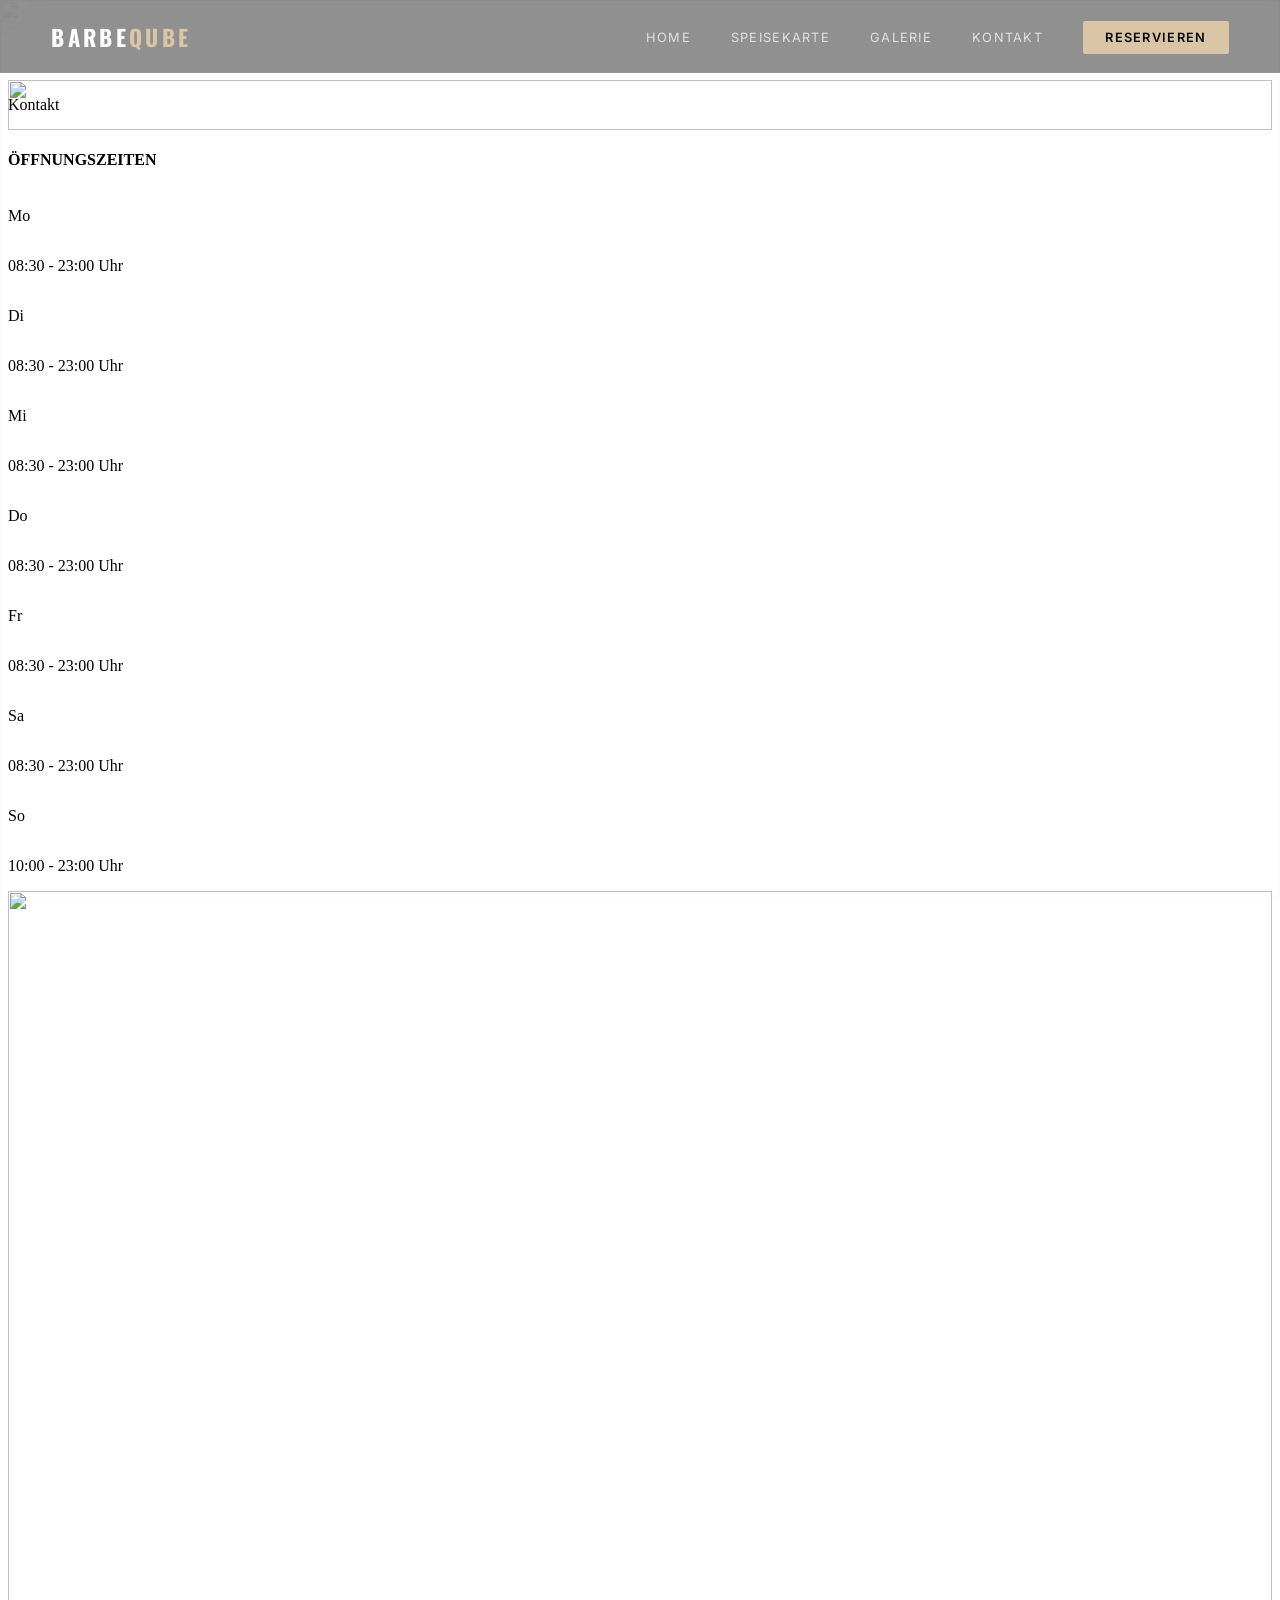
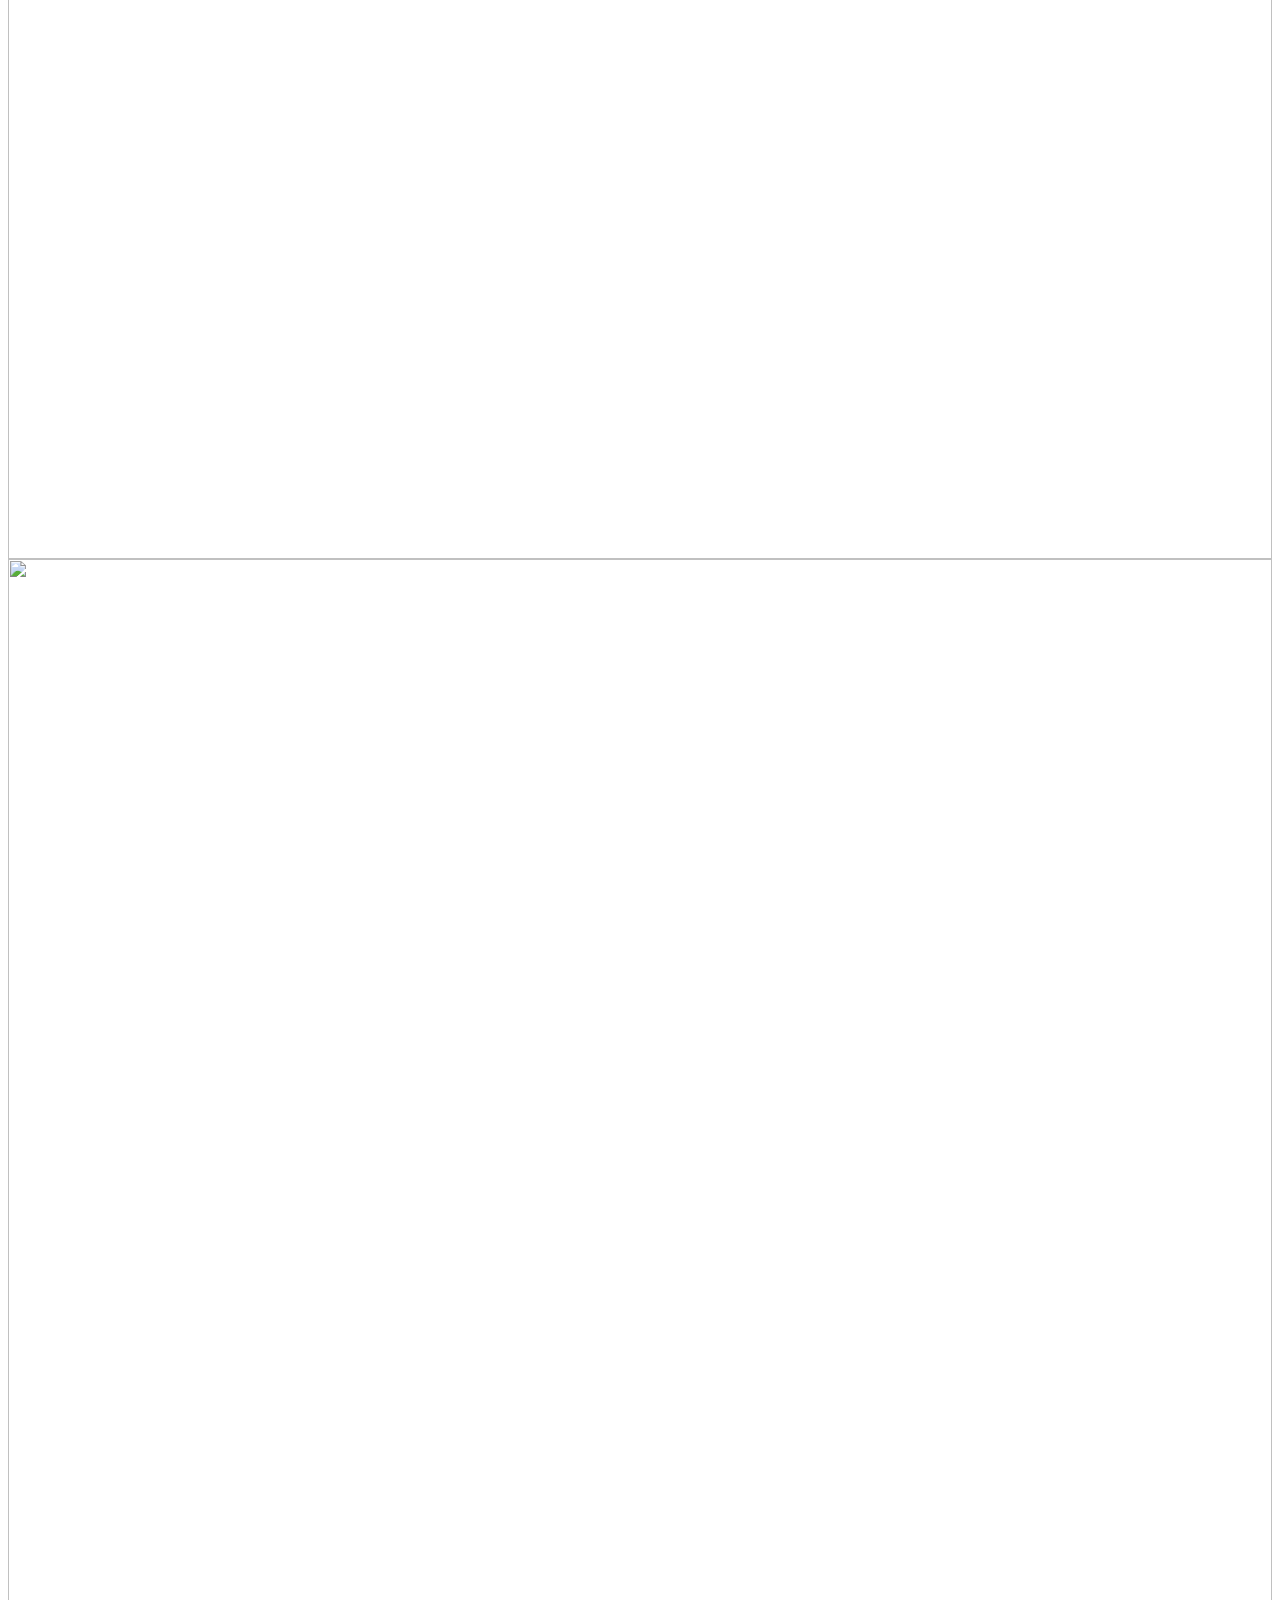
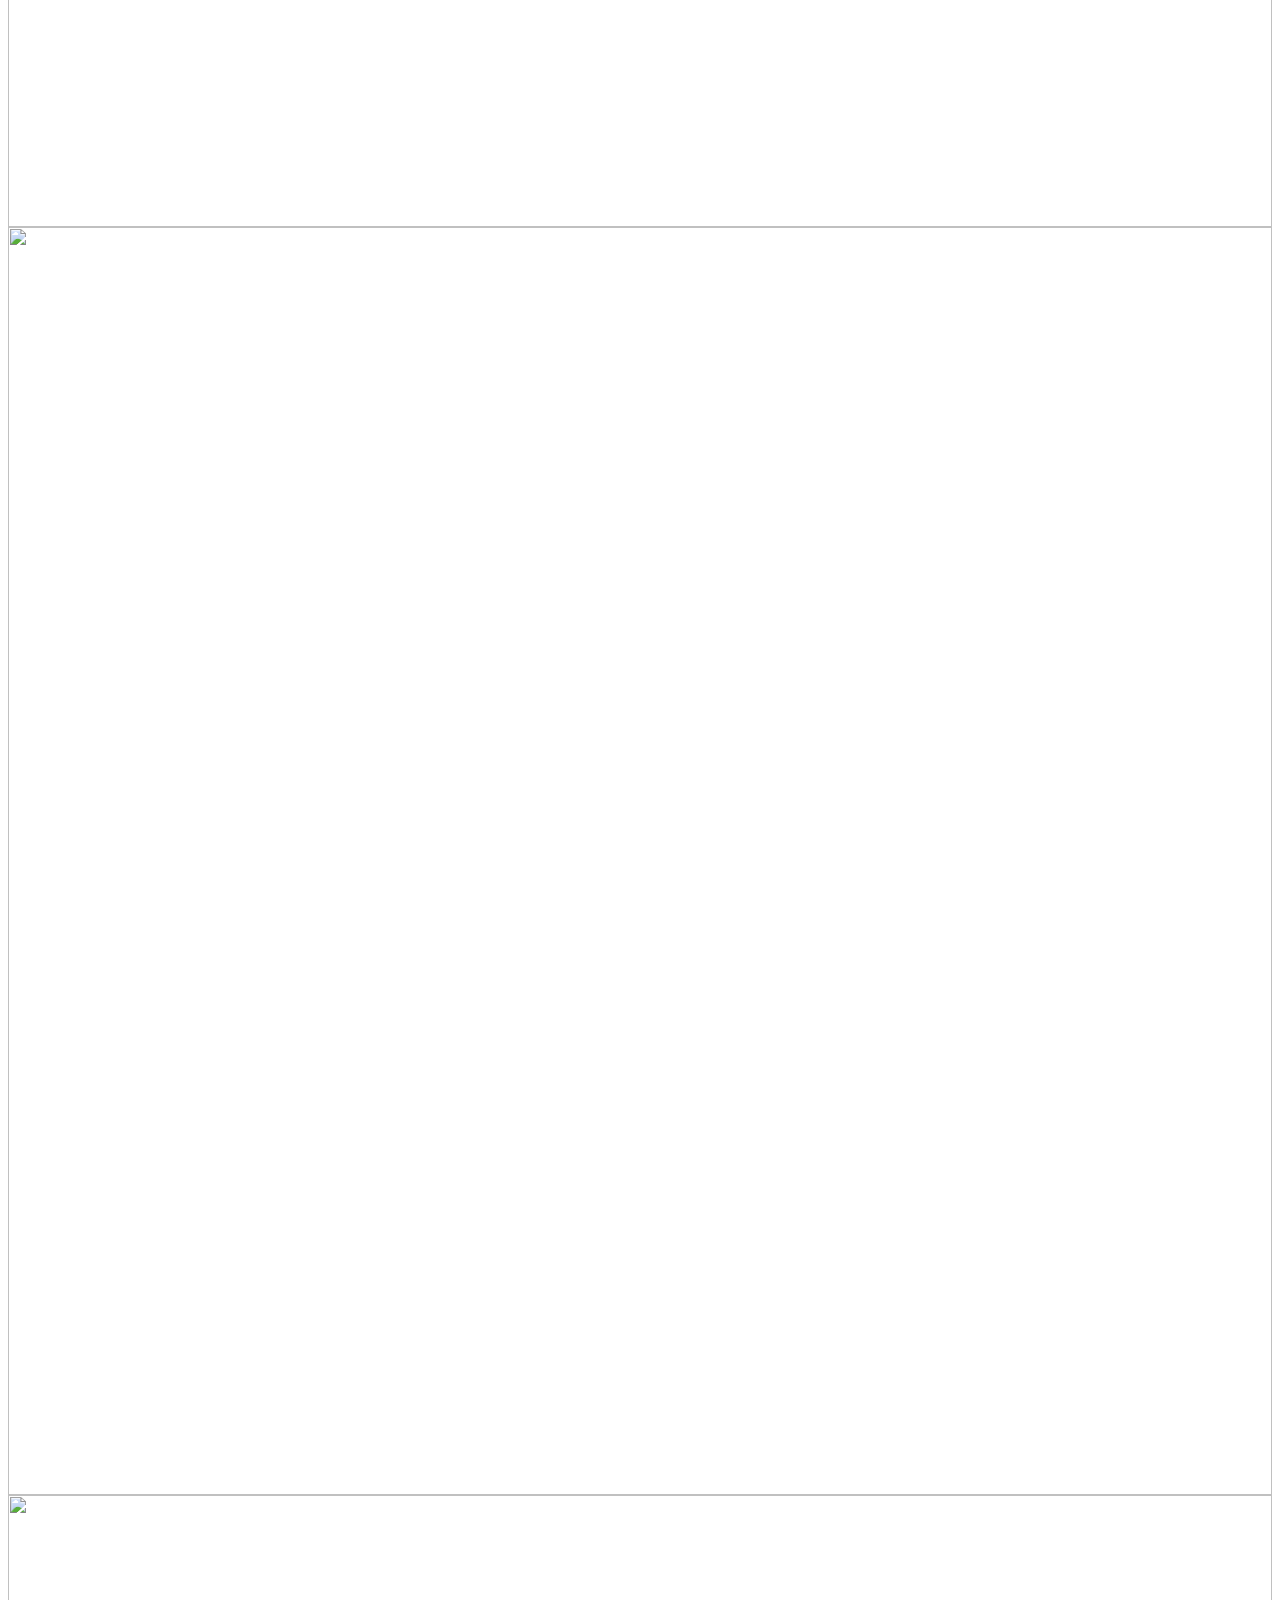
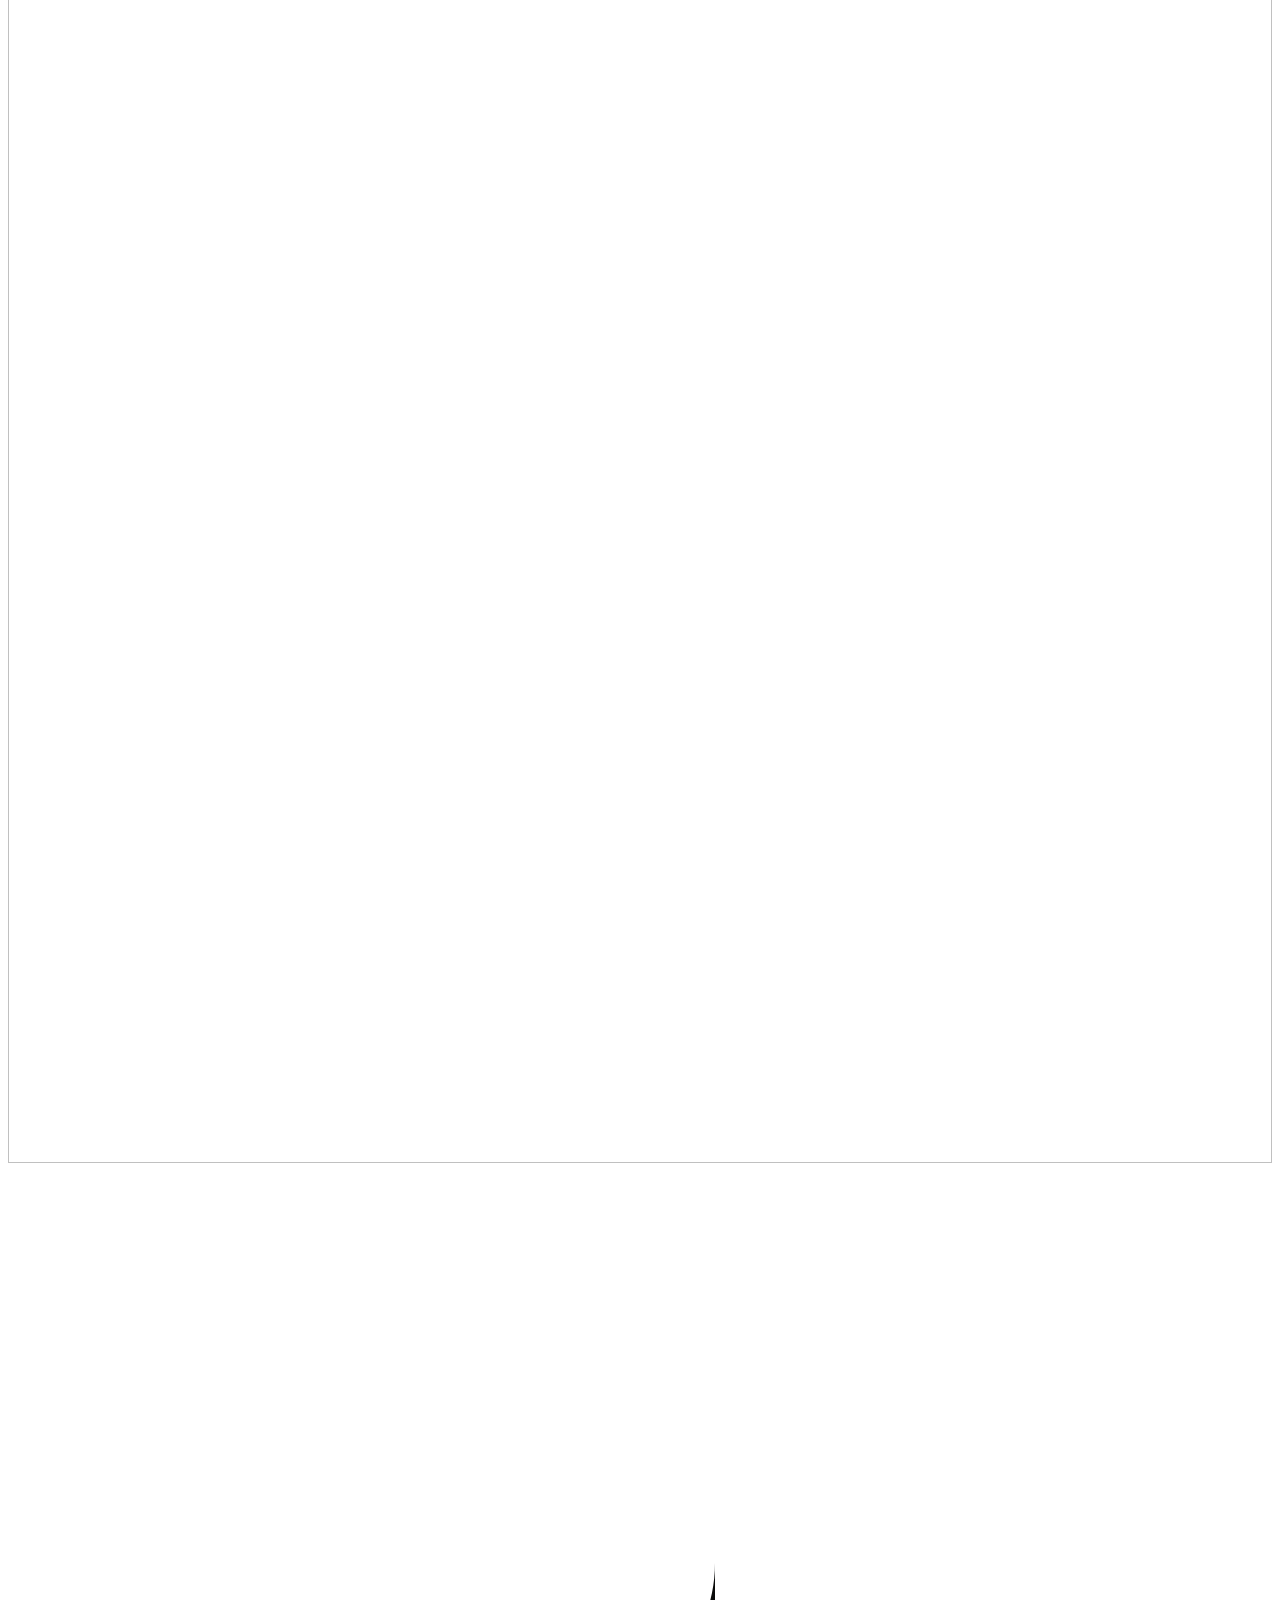
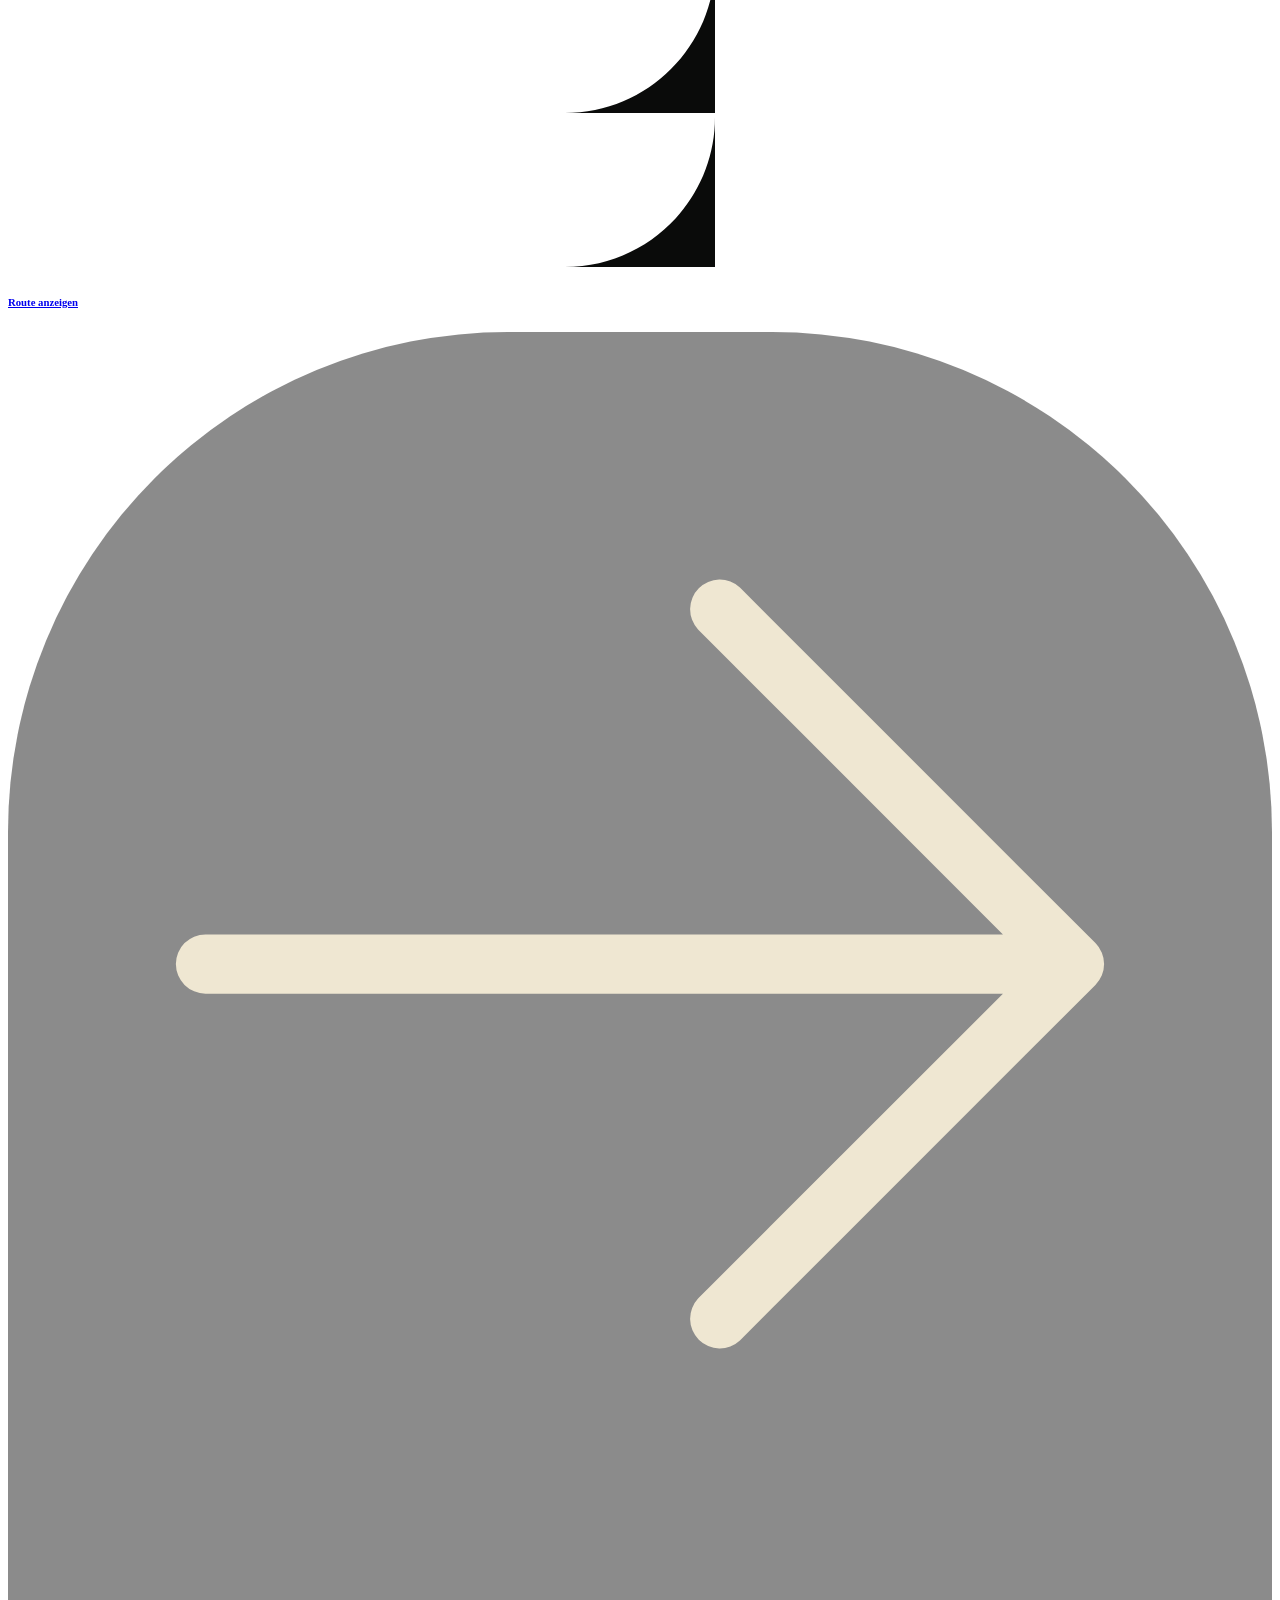
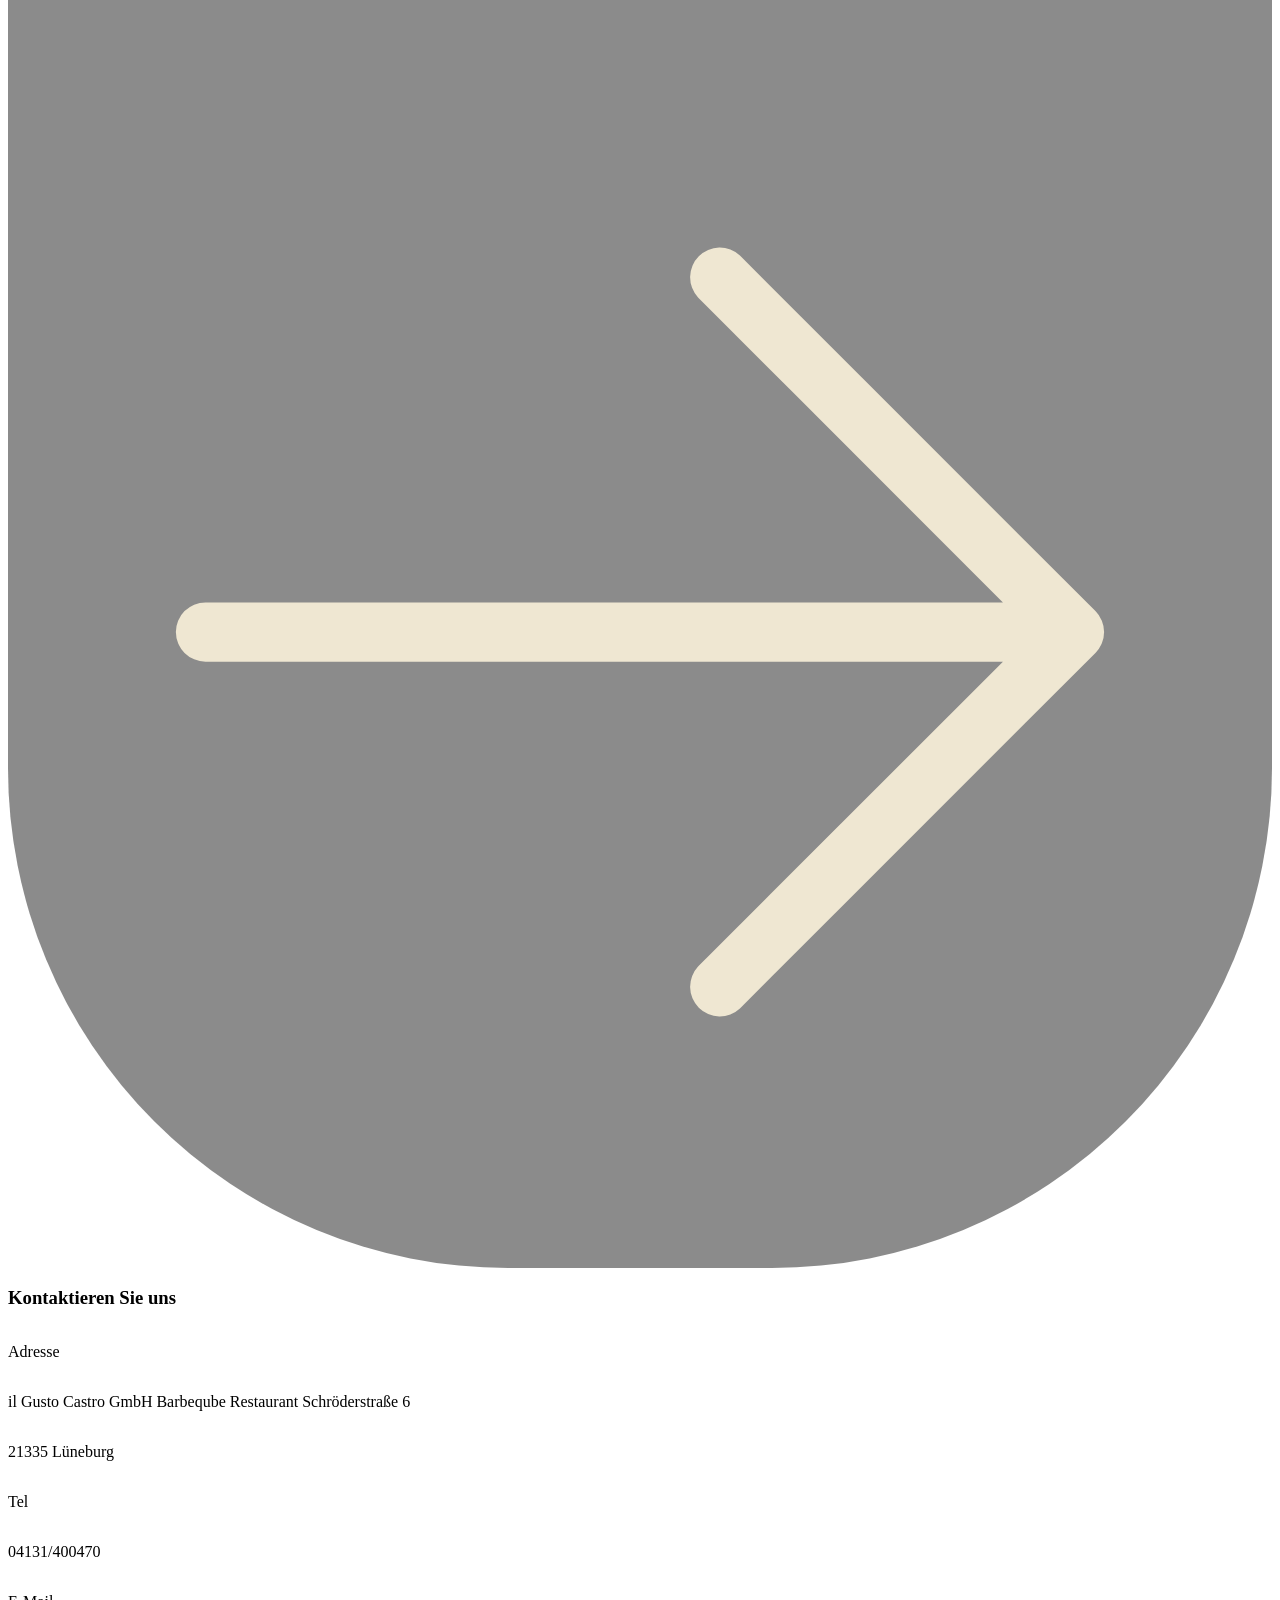
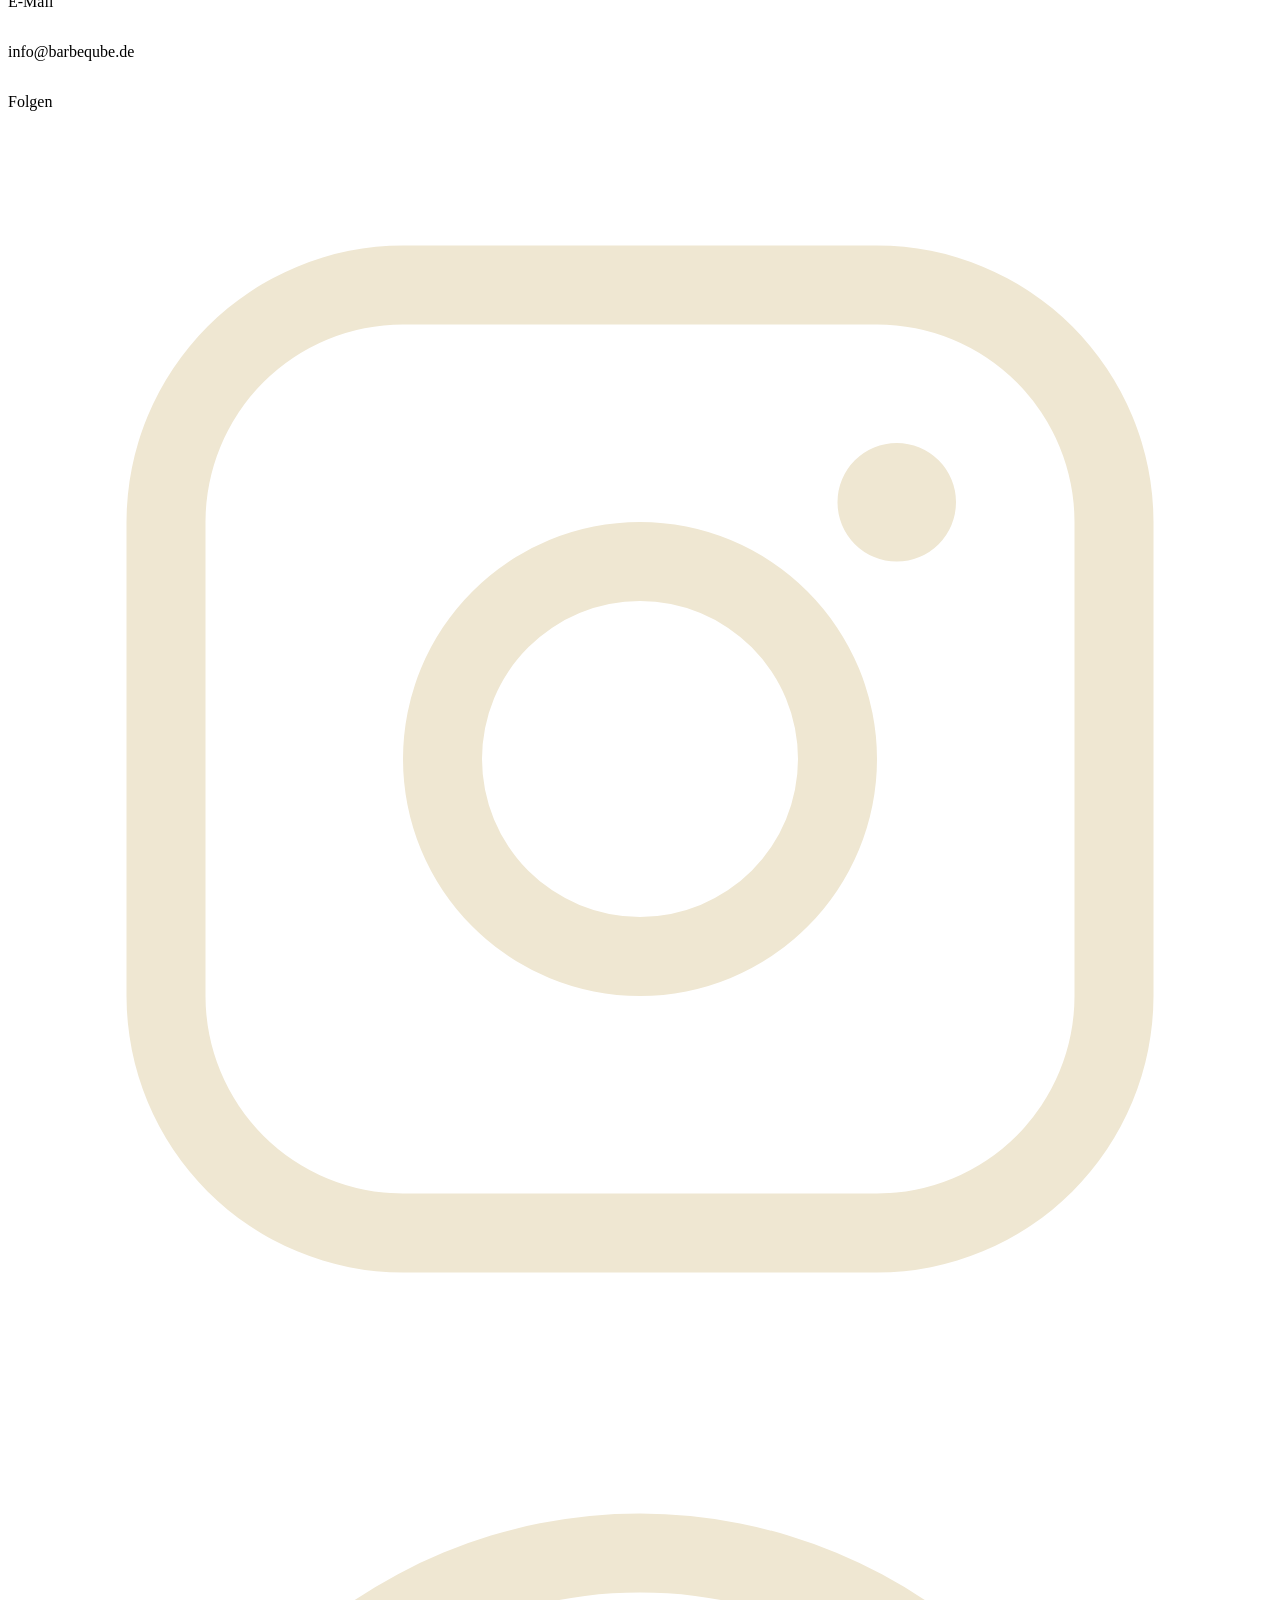
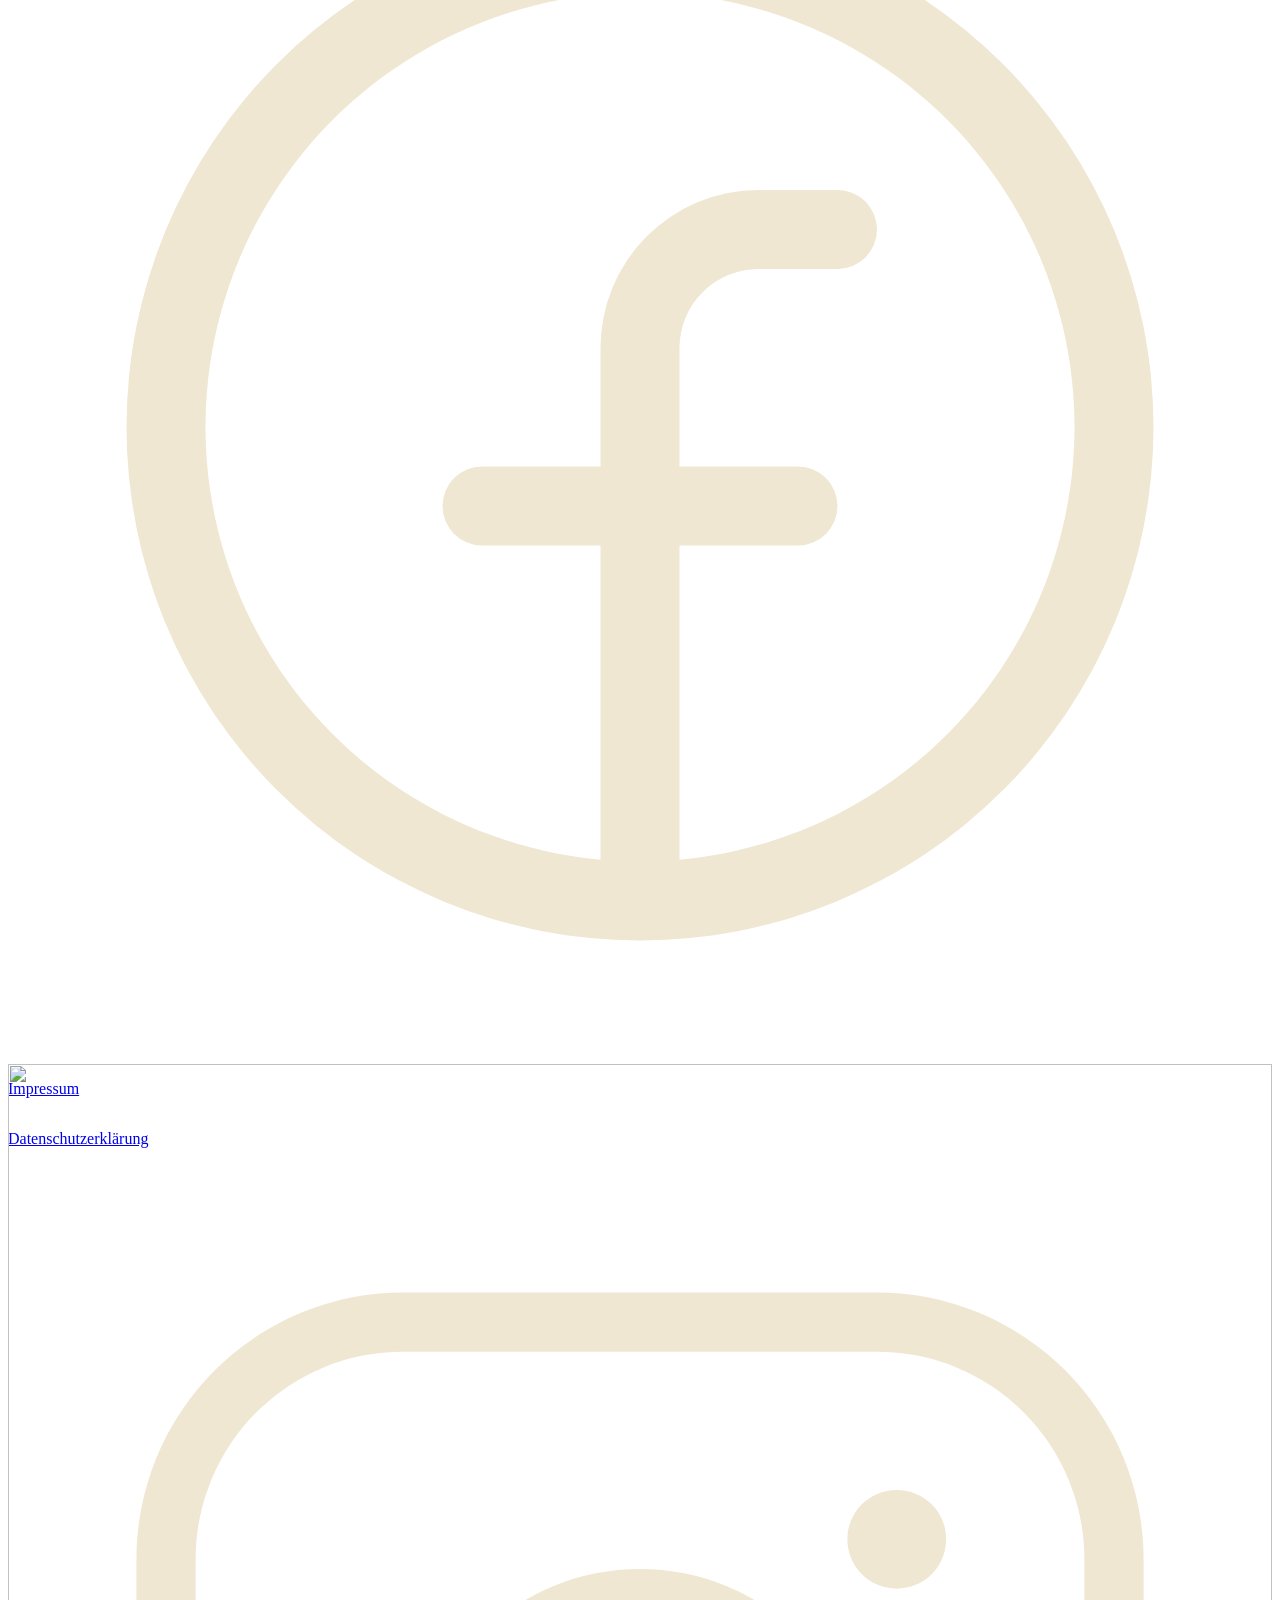
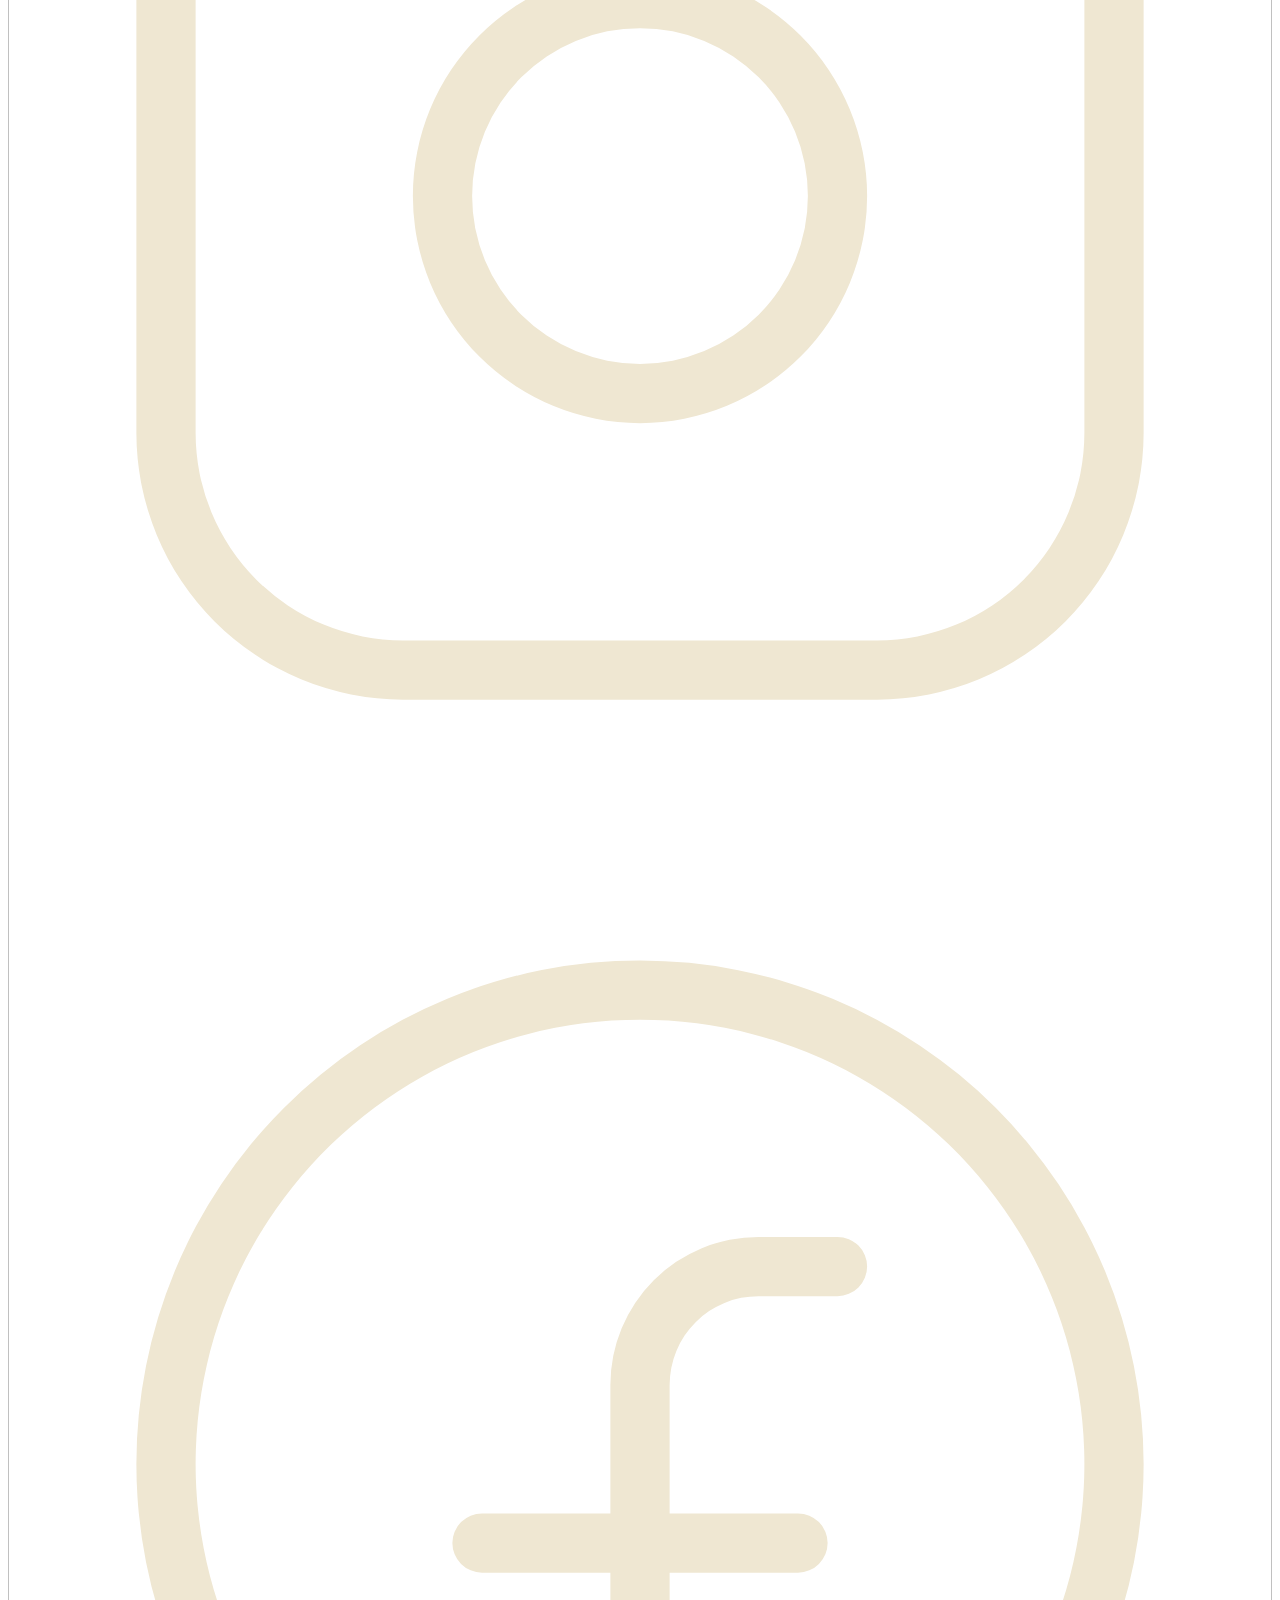
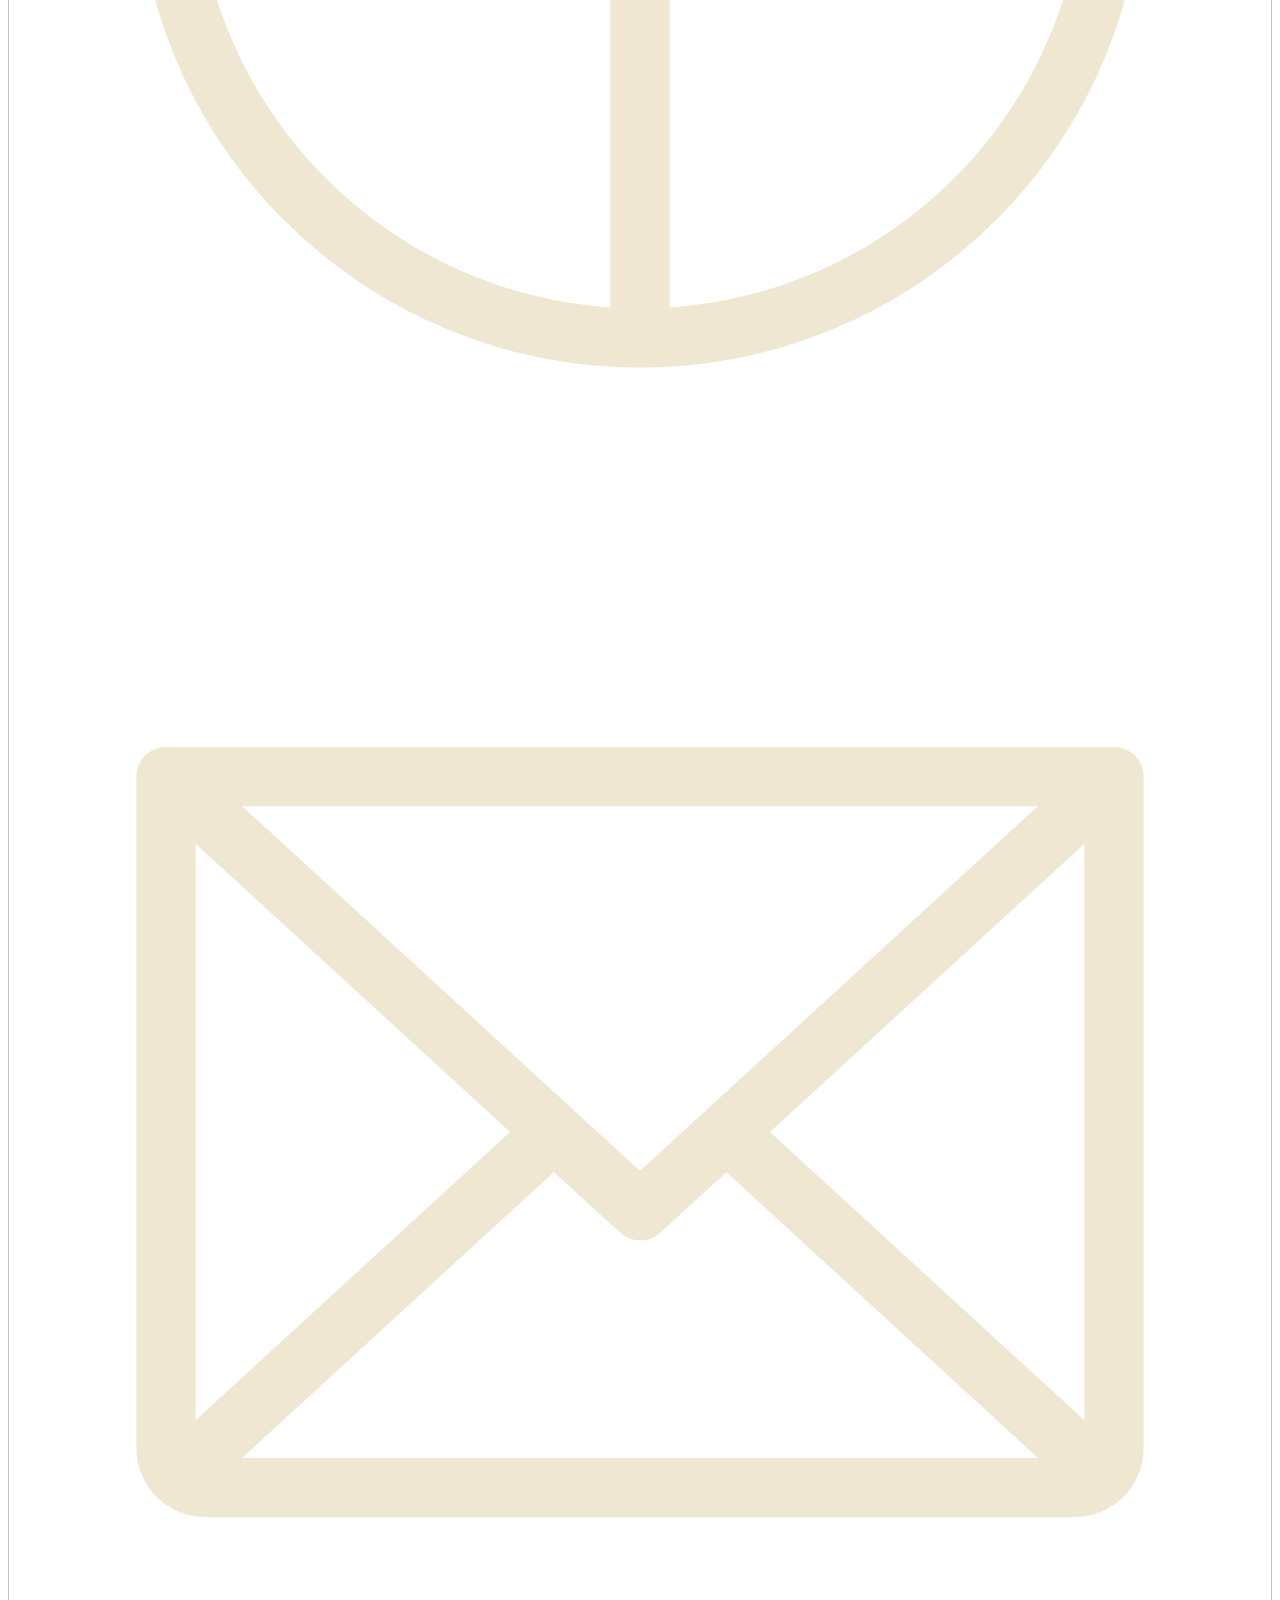
==== commit 8c3cc6ec: "Fix nav readability + page fade transitions - Nav on subpages now always has backdrop-filter: blur(1" ====
--- a/contact/index.html
+++ b/contact/index.html
@@ -34,14 +34,21 @@
   /* Hide Framer built-in nav */
   .framer-5dsdT { display: none !important; }
   /* Custom Nav */
+  /* Page fade-in transition */
+  @keyframes pageFadeIn { from { opacity: 0; } to { opacity: 1; } }
+  body { animation: pageFadeIn 0.45s ease forwards; }
   #customNav {
     position: fixed; top: 0; left: 0; right: 0; z-index: 9999;
     display: flex; align-items: center; justify-content: space-between;
-    padding: 0 4vw; height: 72px; background: transparent;
-    transition: background 0.5s var(--ease), backdrop-filter 0.5s;
+    padding: 0 4vw; height: 72px;
+    background: rgba(10,11,10,0.45);
+    backdrop-filter: blur(14px);
+    -webkit-backdrop-filter: blur(14px);
+    border-bottom: 1px solid rgba(218,197,167,0.08);
+    transition: background 0.5s var(--ease), border-color 0.5s;
     font-family: 'Inter', sans-serif;
   }
-  #customNav.scrolled { background: rgba(10,11,10,0.93); backdrop-filter: blur(14px); border-bottom: 1px solid rgba(218,197,167,0.1); }
+  #customNav.scrolled { background: rgba(10,11,10,0.93); border-color: rgba(218,197,167,0.15); }
   .cn-logo { font-family: 'Oswald', sans-serif; font-size: 1.4rem; font-weight: 700; letter-spacing: 0.15em; color: #ffffff; text-decoration: none; text-transform: uppercase; }
   .cn-logo span { color: var(--gold); }
   .cn-links { display: flex; align-items: center; gap: 2.5rem; list-style: none; margin: 0; padding: 0; }
@@ -92,4 +99,18 @@
 </div>
 <!-- Start of bodyEnd -->
 <!-- End of bodyEnd -->
+
+<script>
+// Page transition: fade-out on link click
+document.querySelectorAll('a[href]').forEach(function(link) {
+  var href = link.getAttribute('href');
+  if (!href || href.startsWith('#') || href.startsWith('mailto:') || href.startsWith('tel:') || href.startsWith('http')) return;
+  link.addEventListener('click', function(e) {
+    e.preventDefault();
+    document.body.style.transition = 'opacity 0.3s ease';
+    document.body.style.opacity = '0';
+    setTimeout(function(){ window.location.href = href; }, 300);
+  });
+});
+</script>
 </body></html>
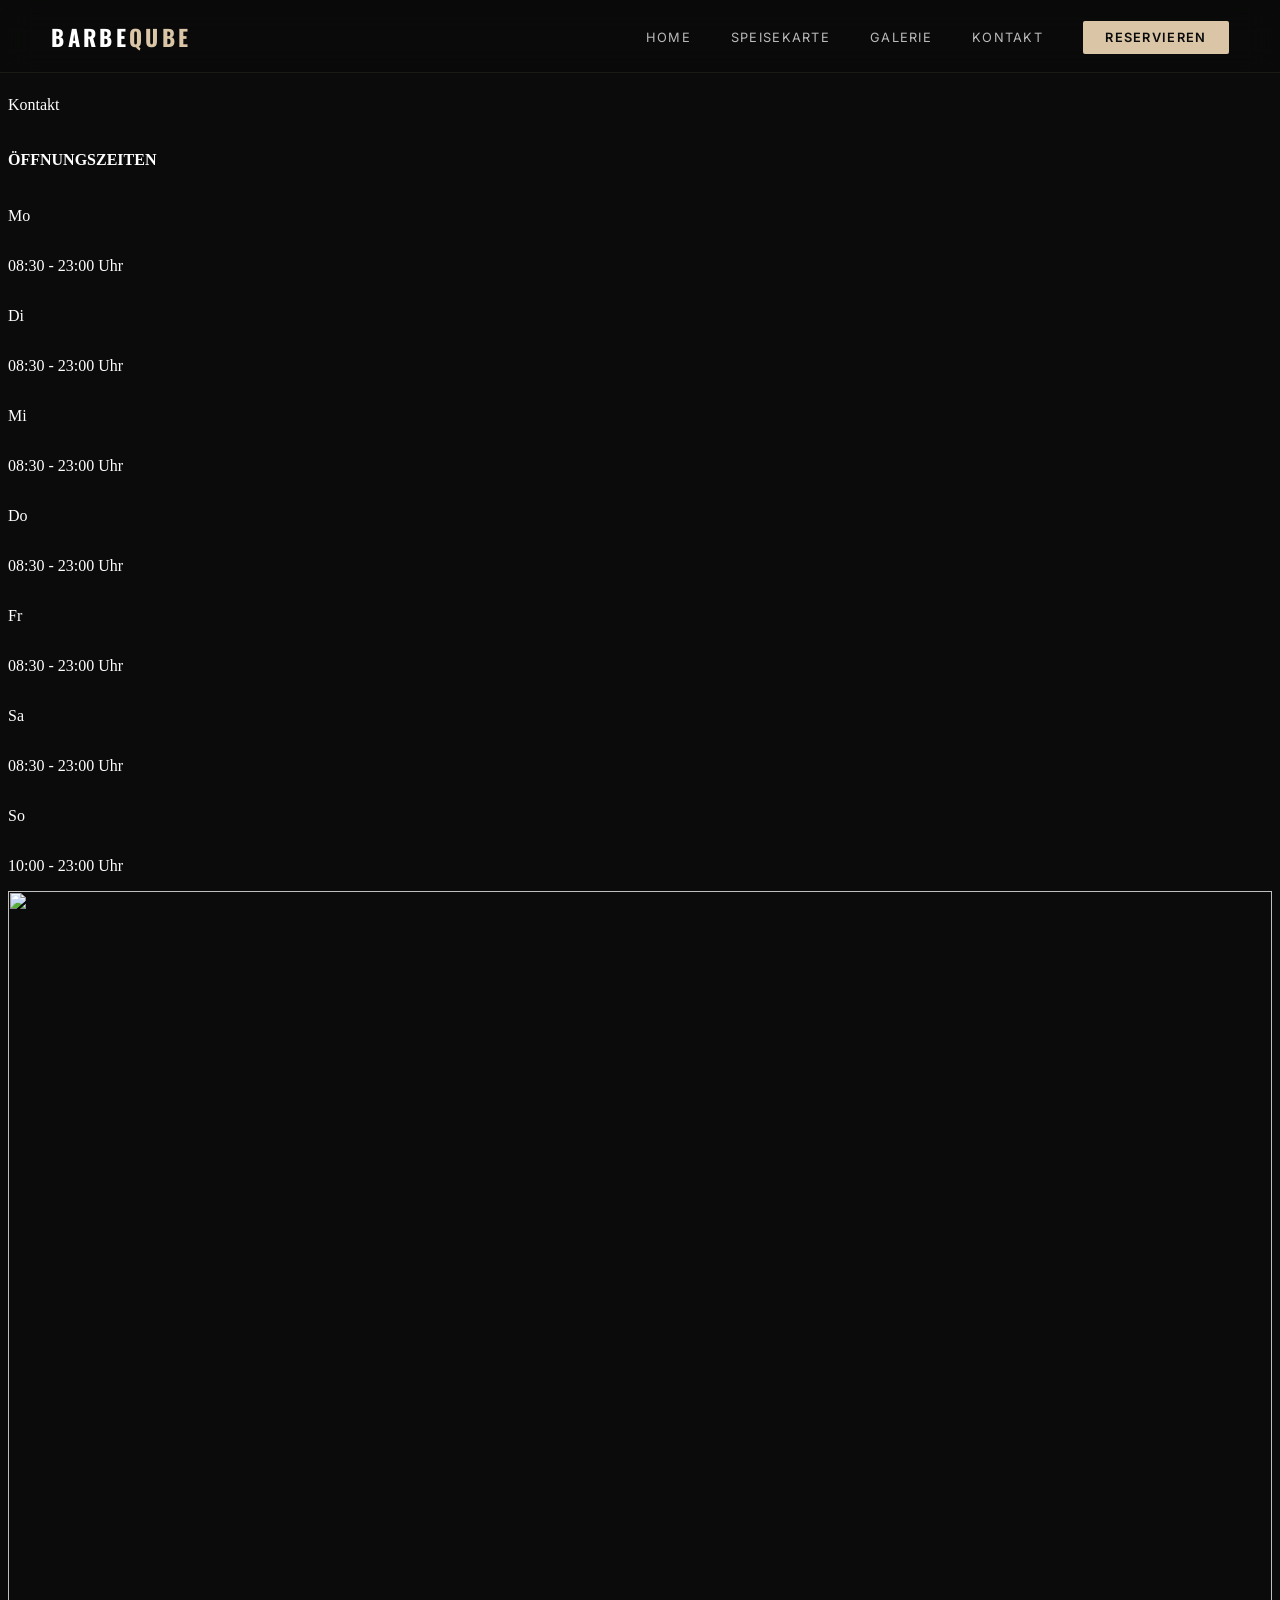
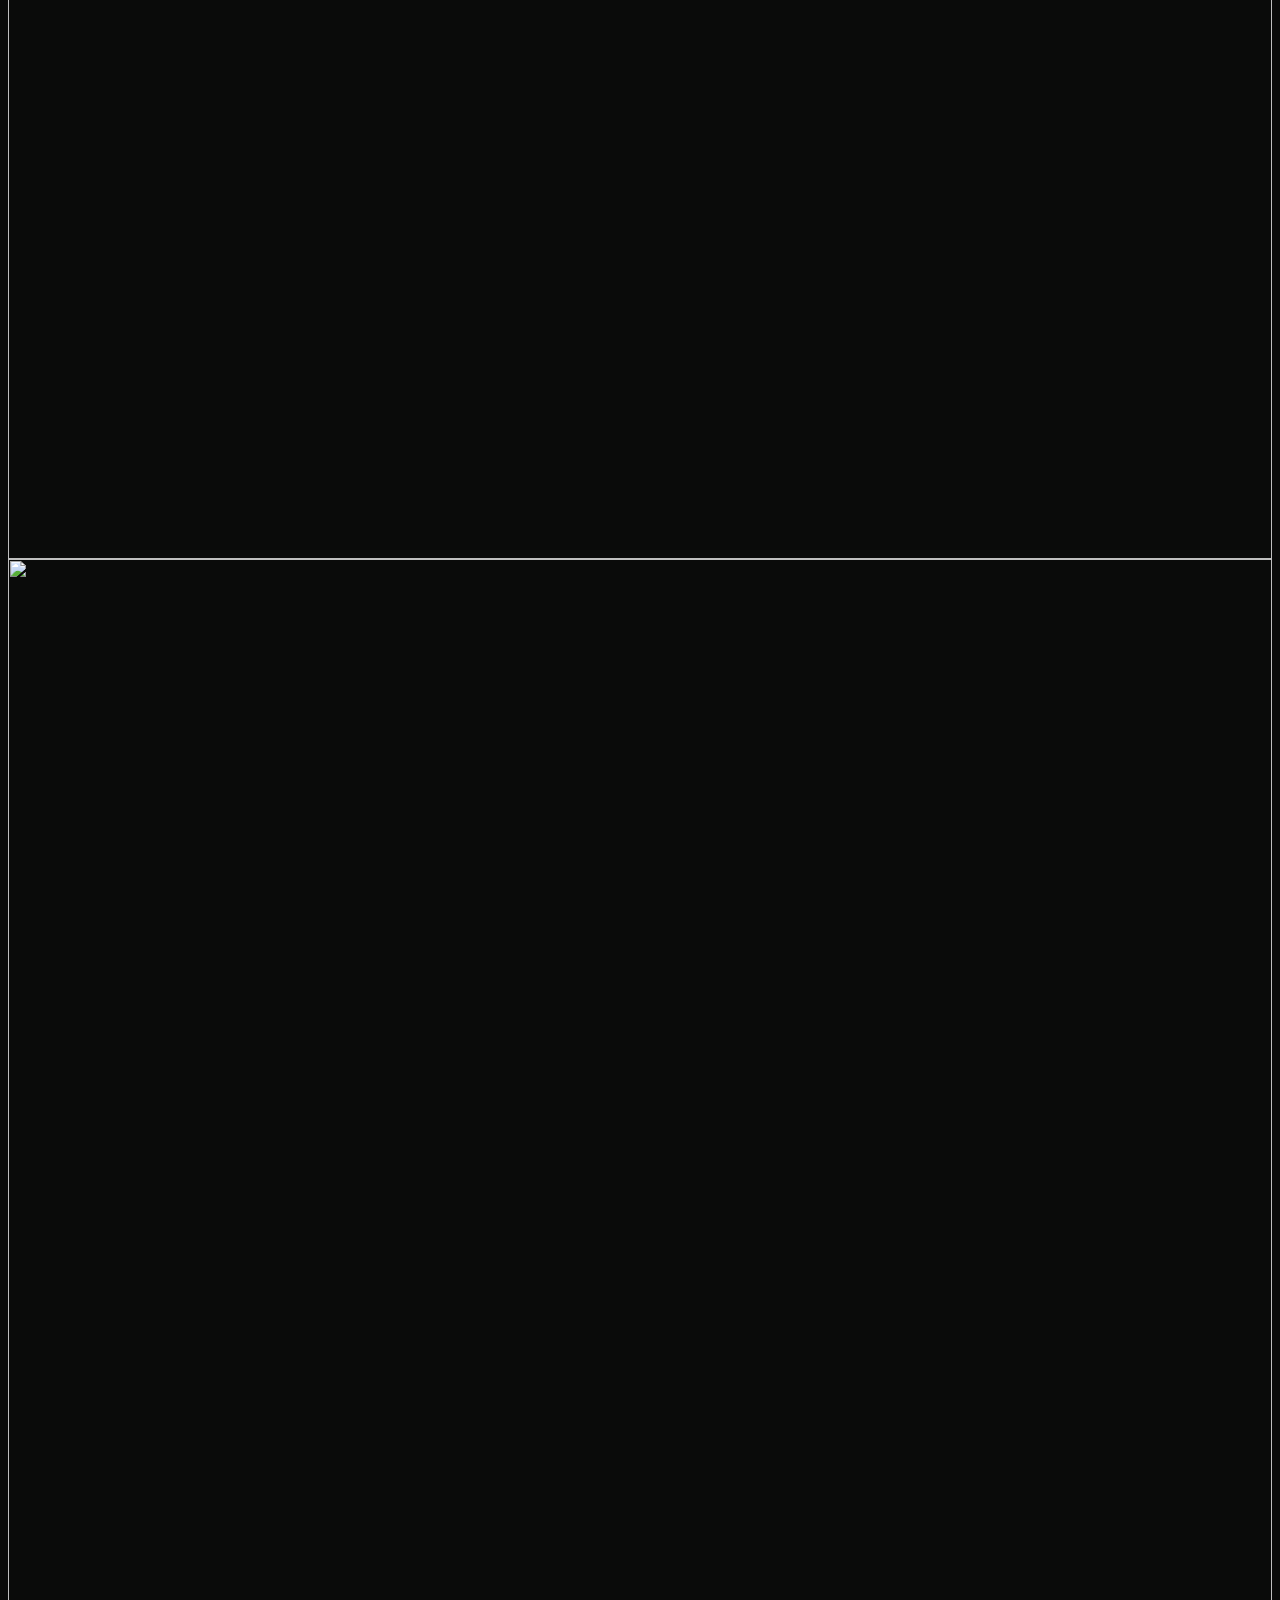
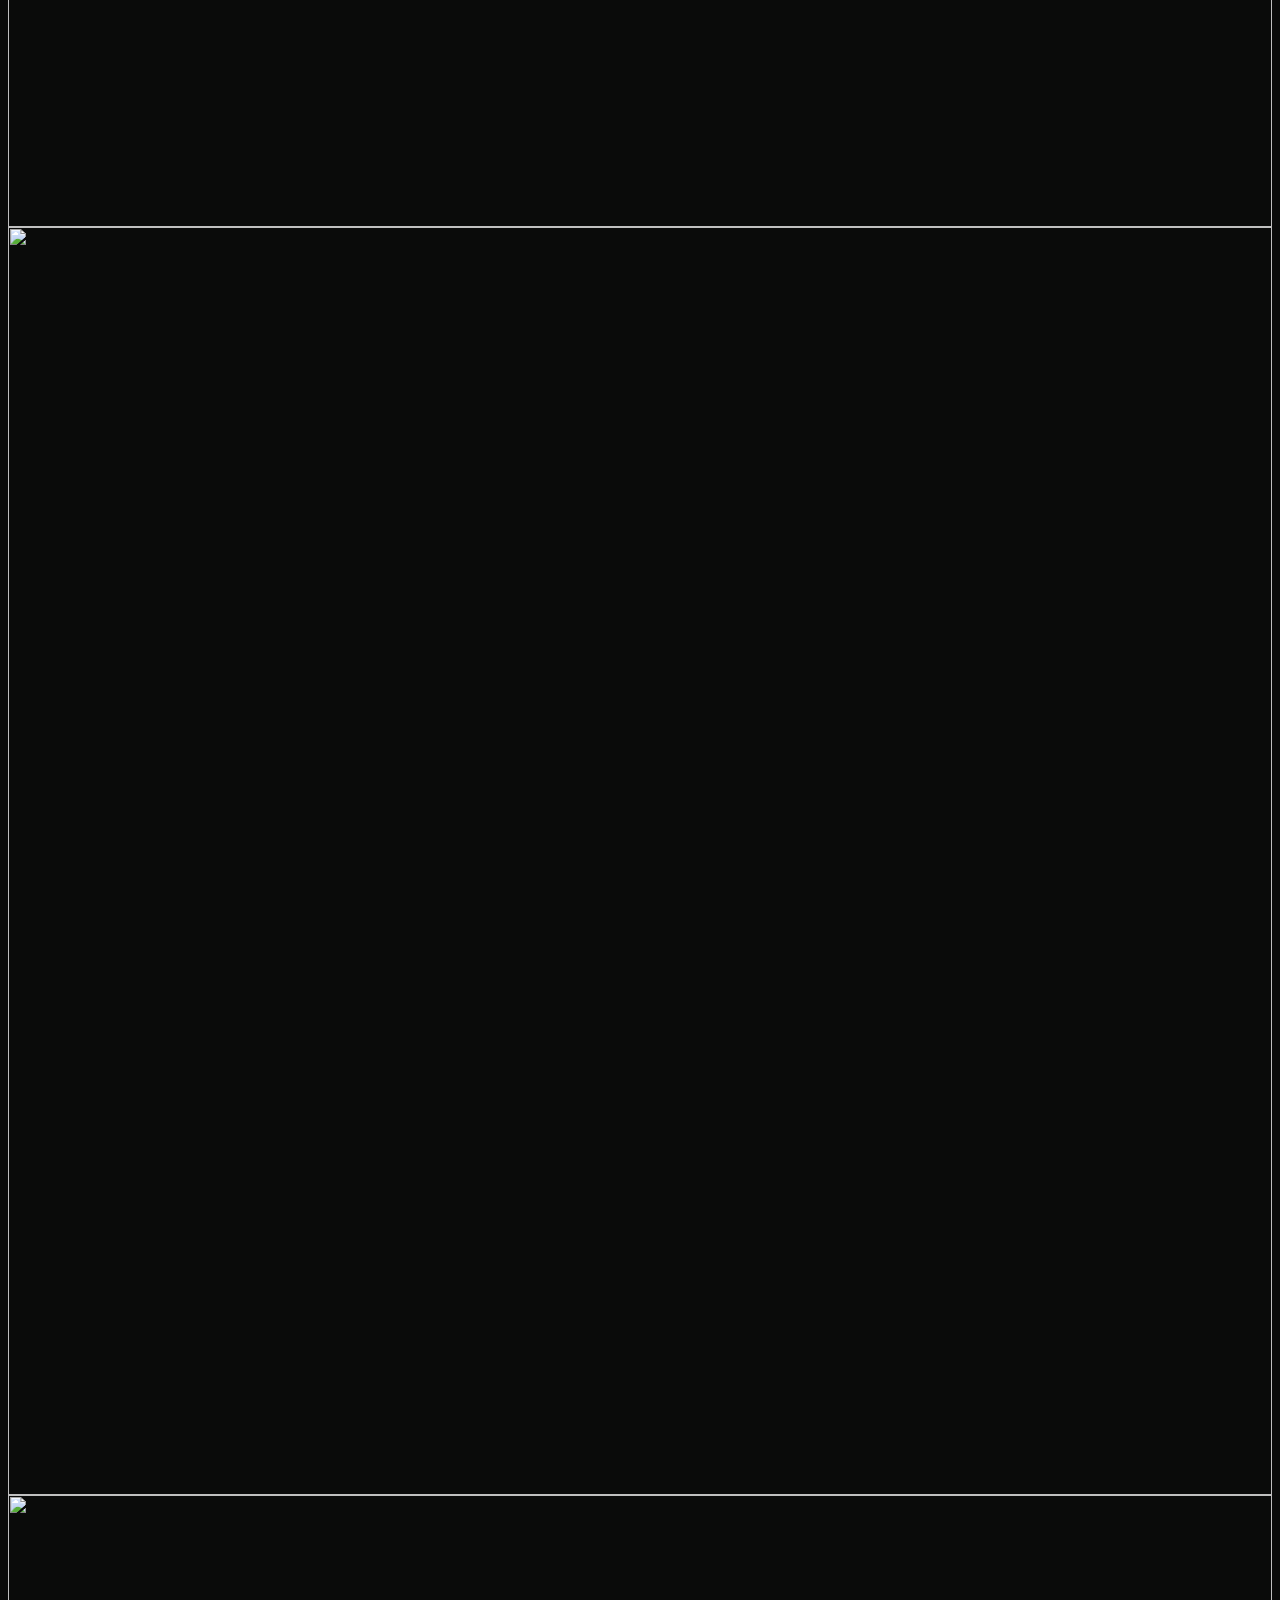
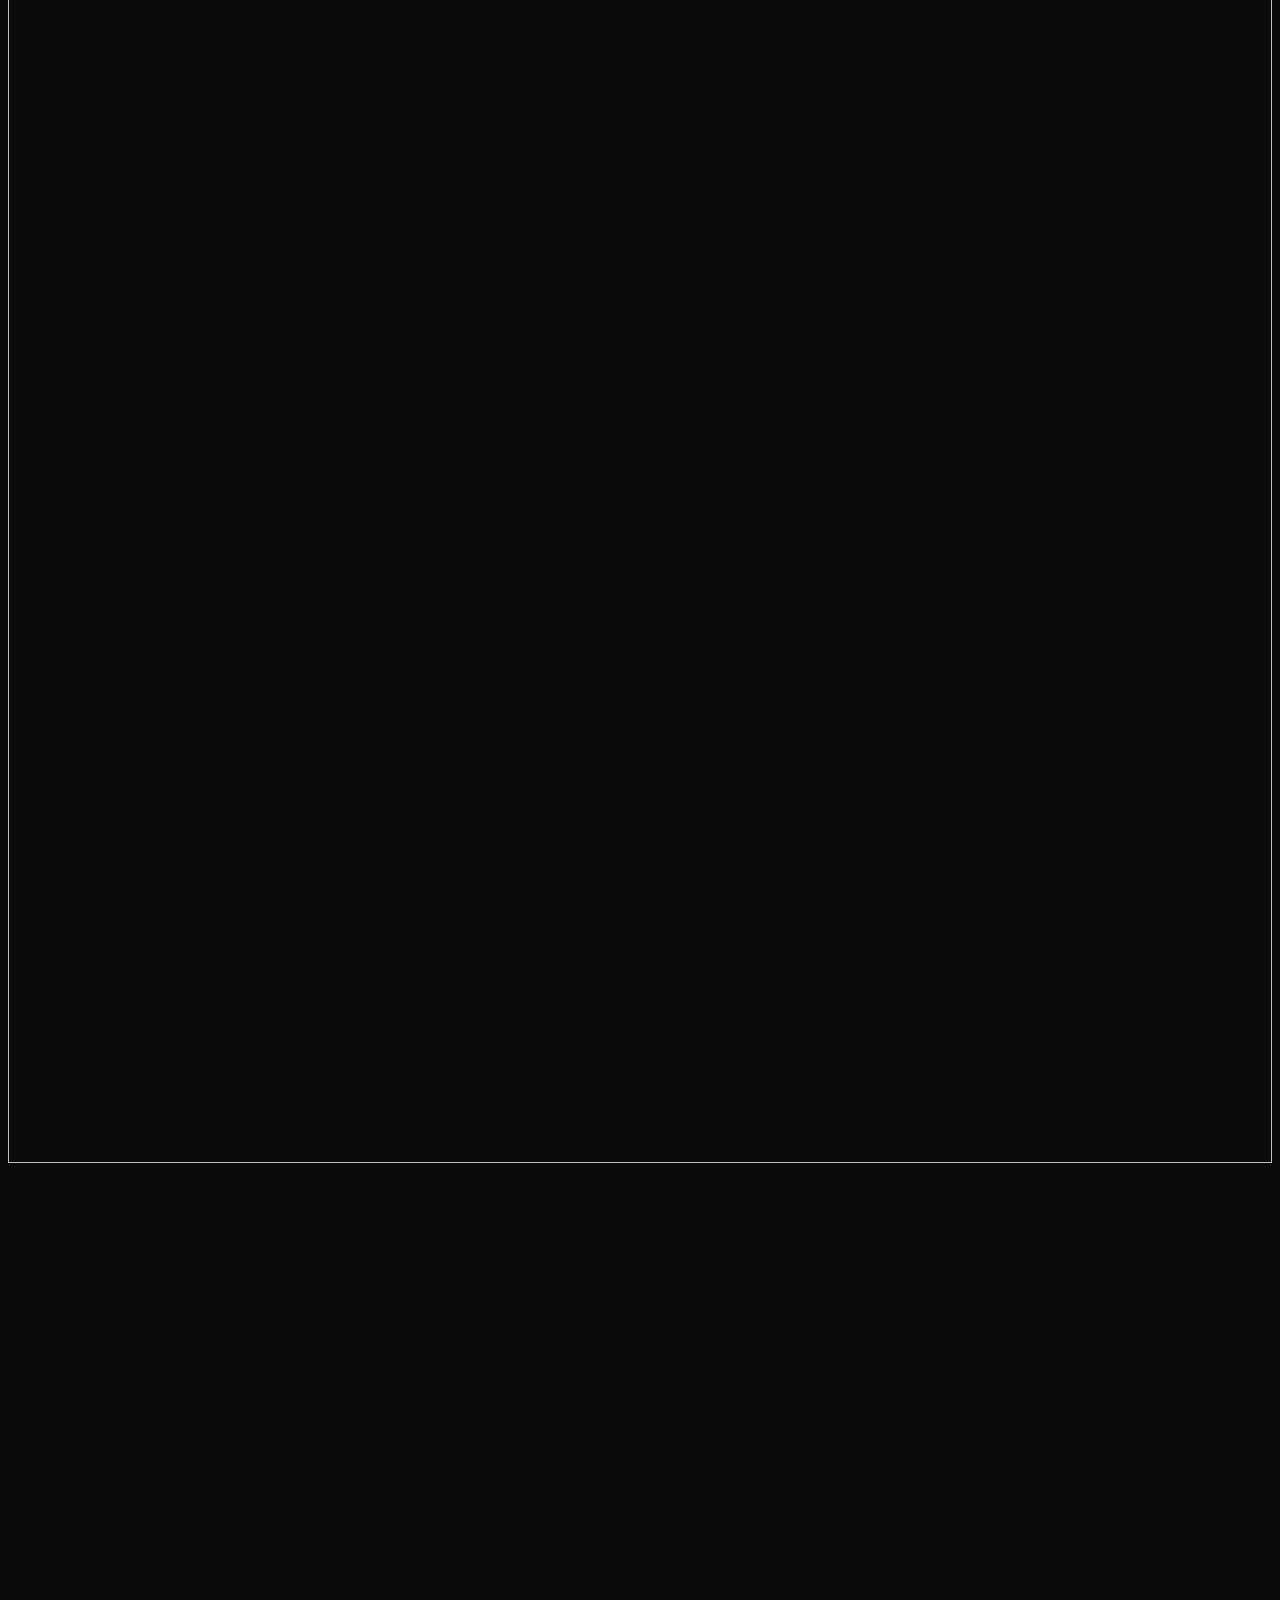
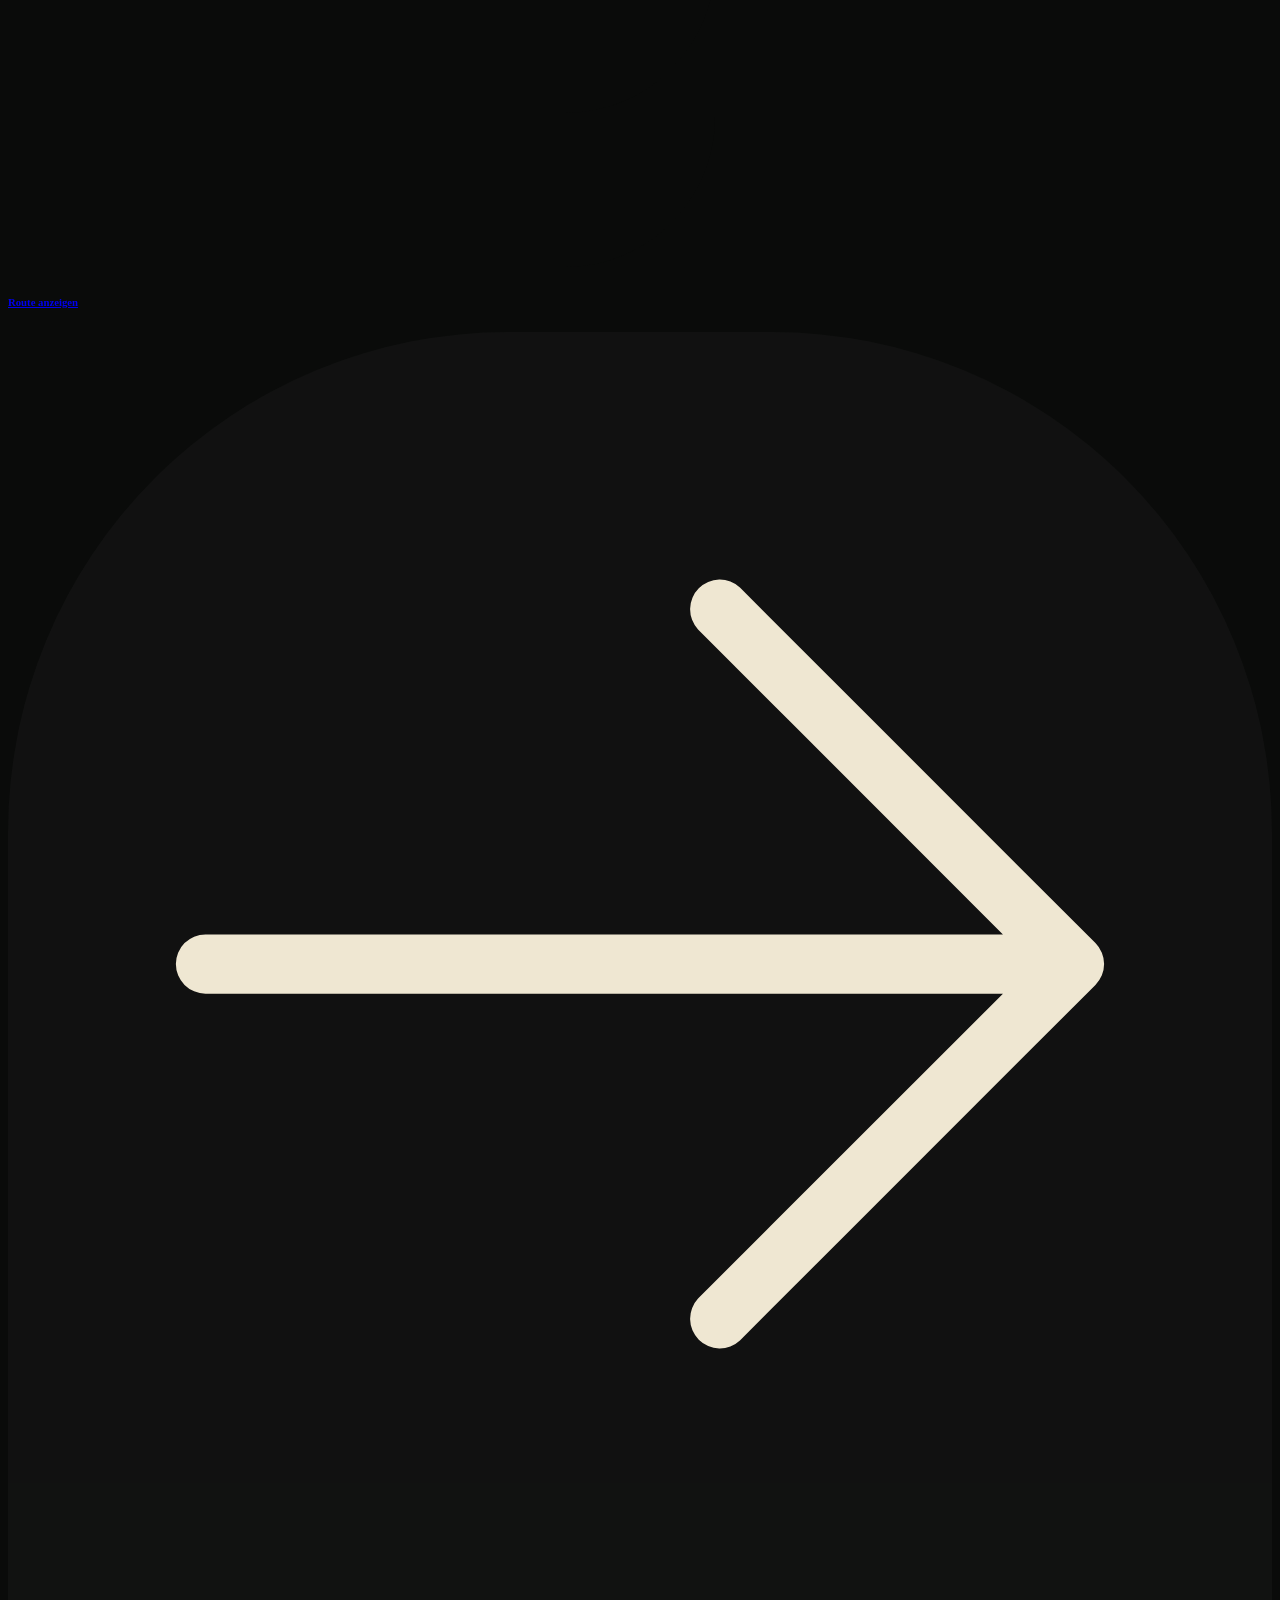
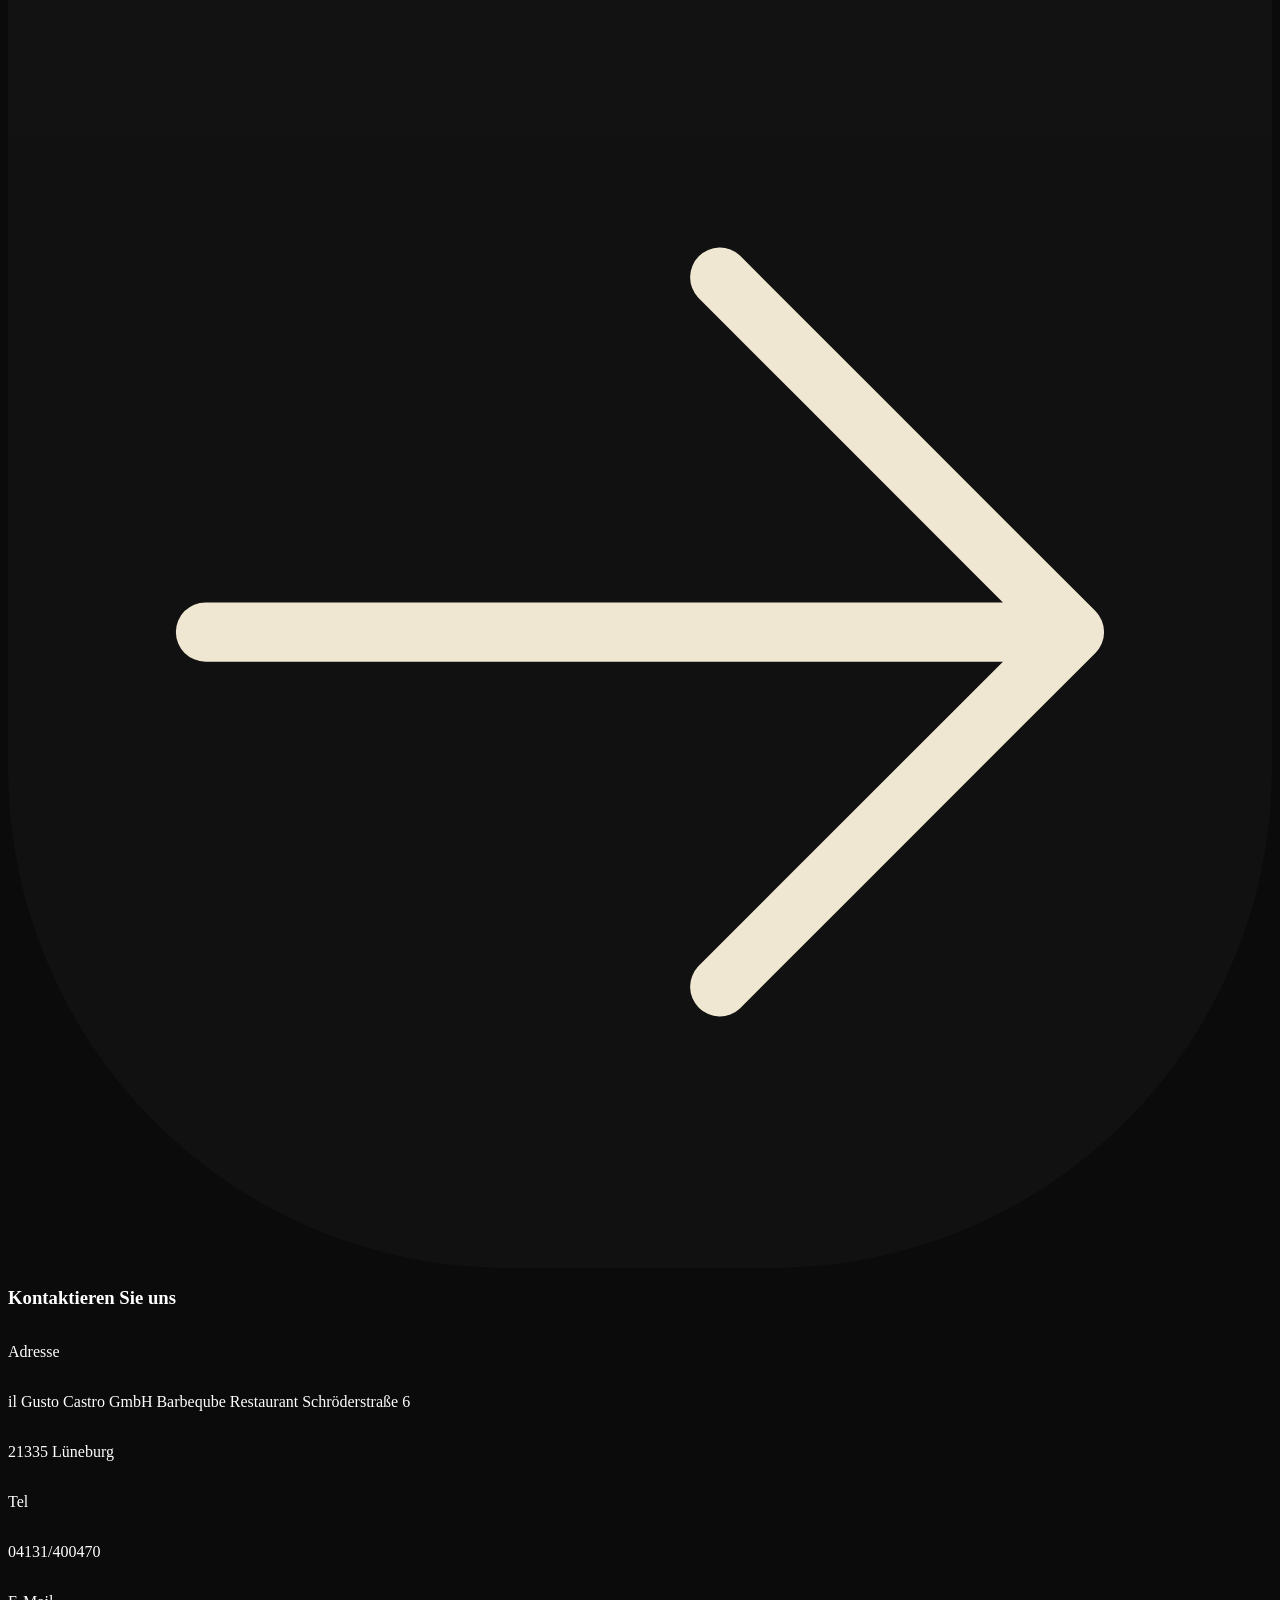
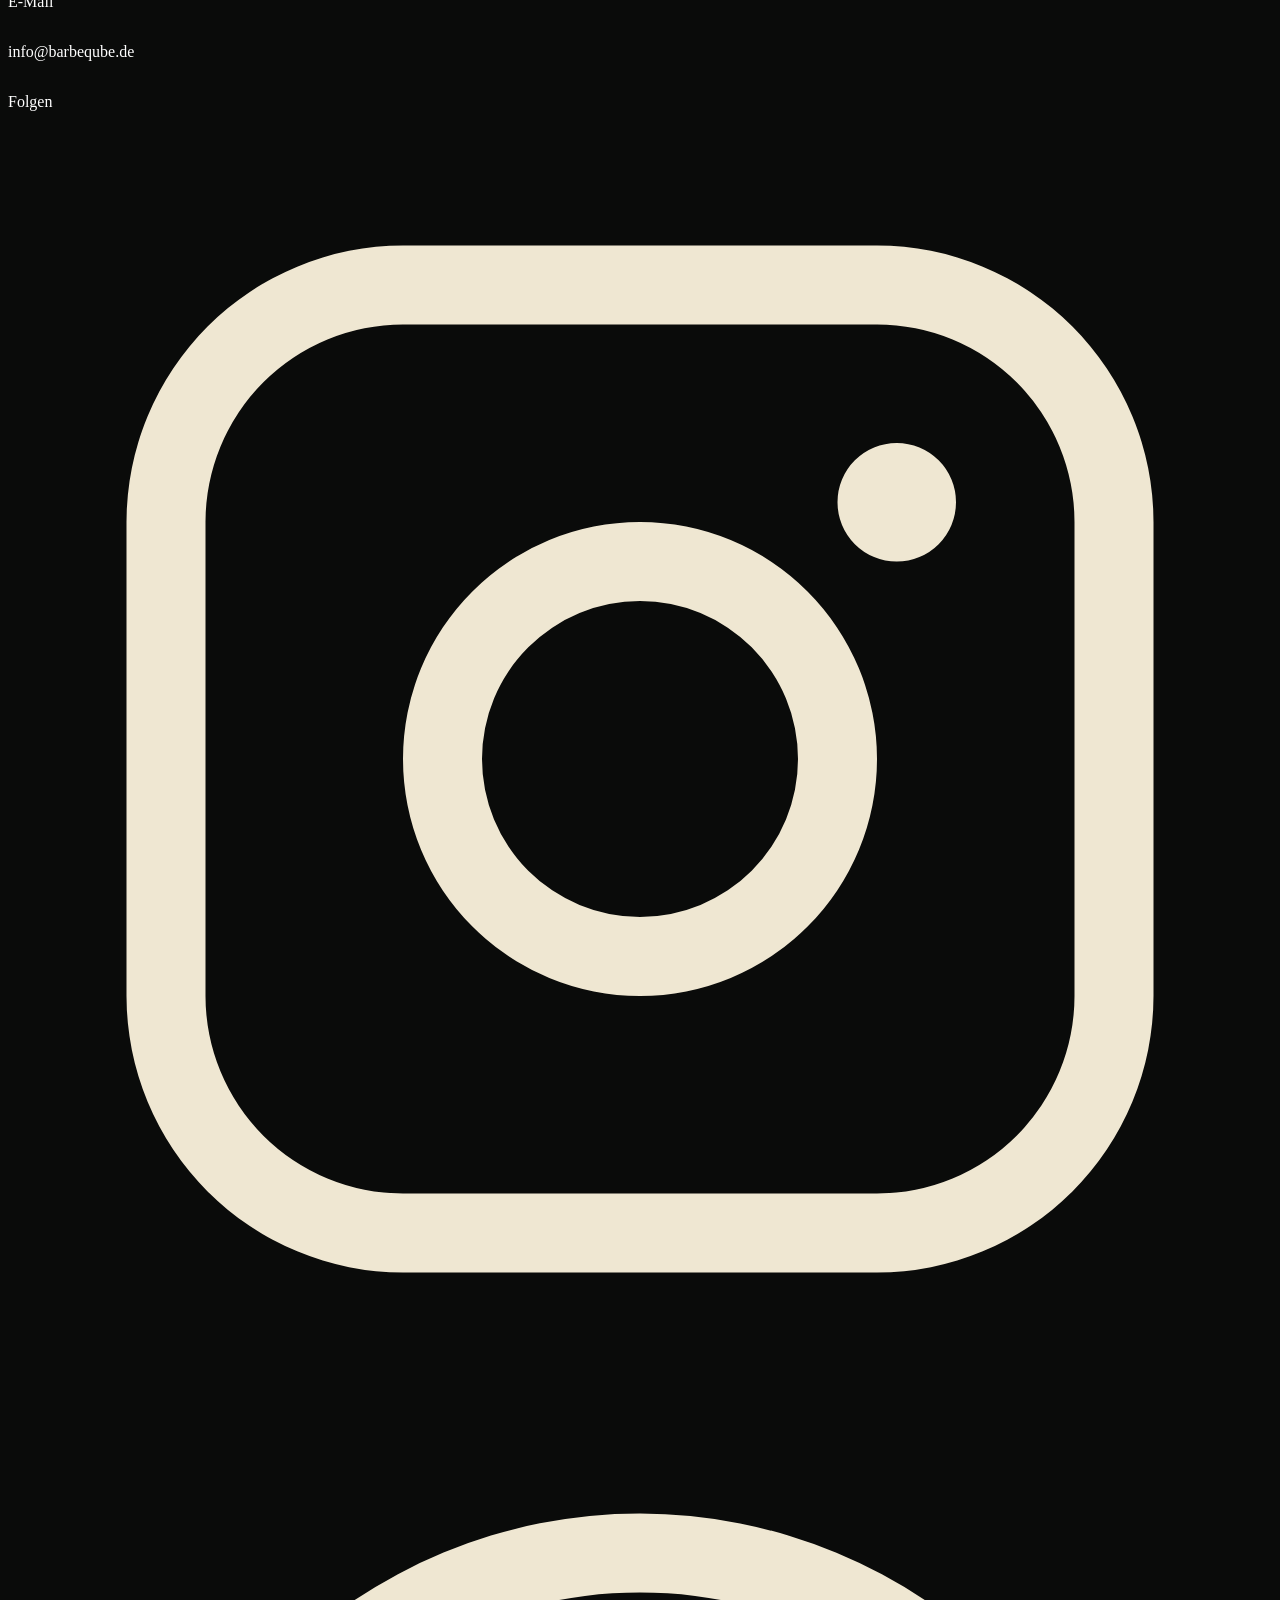
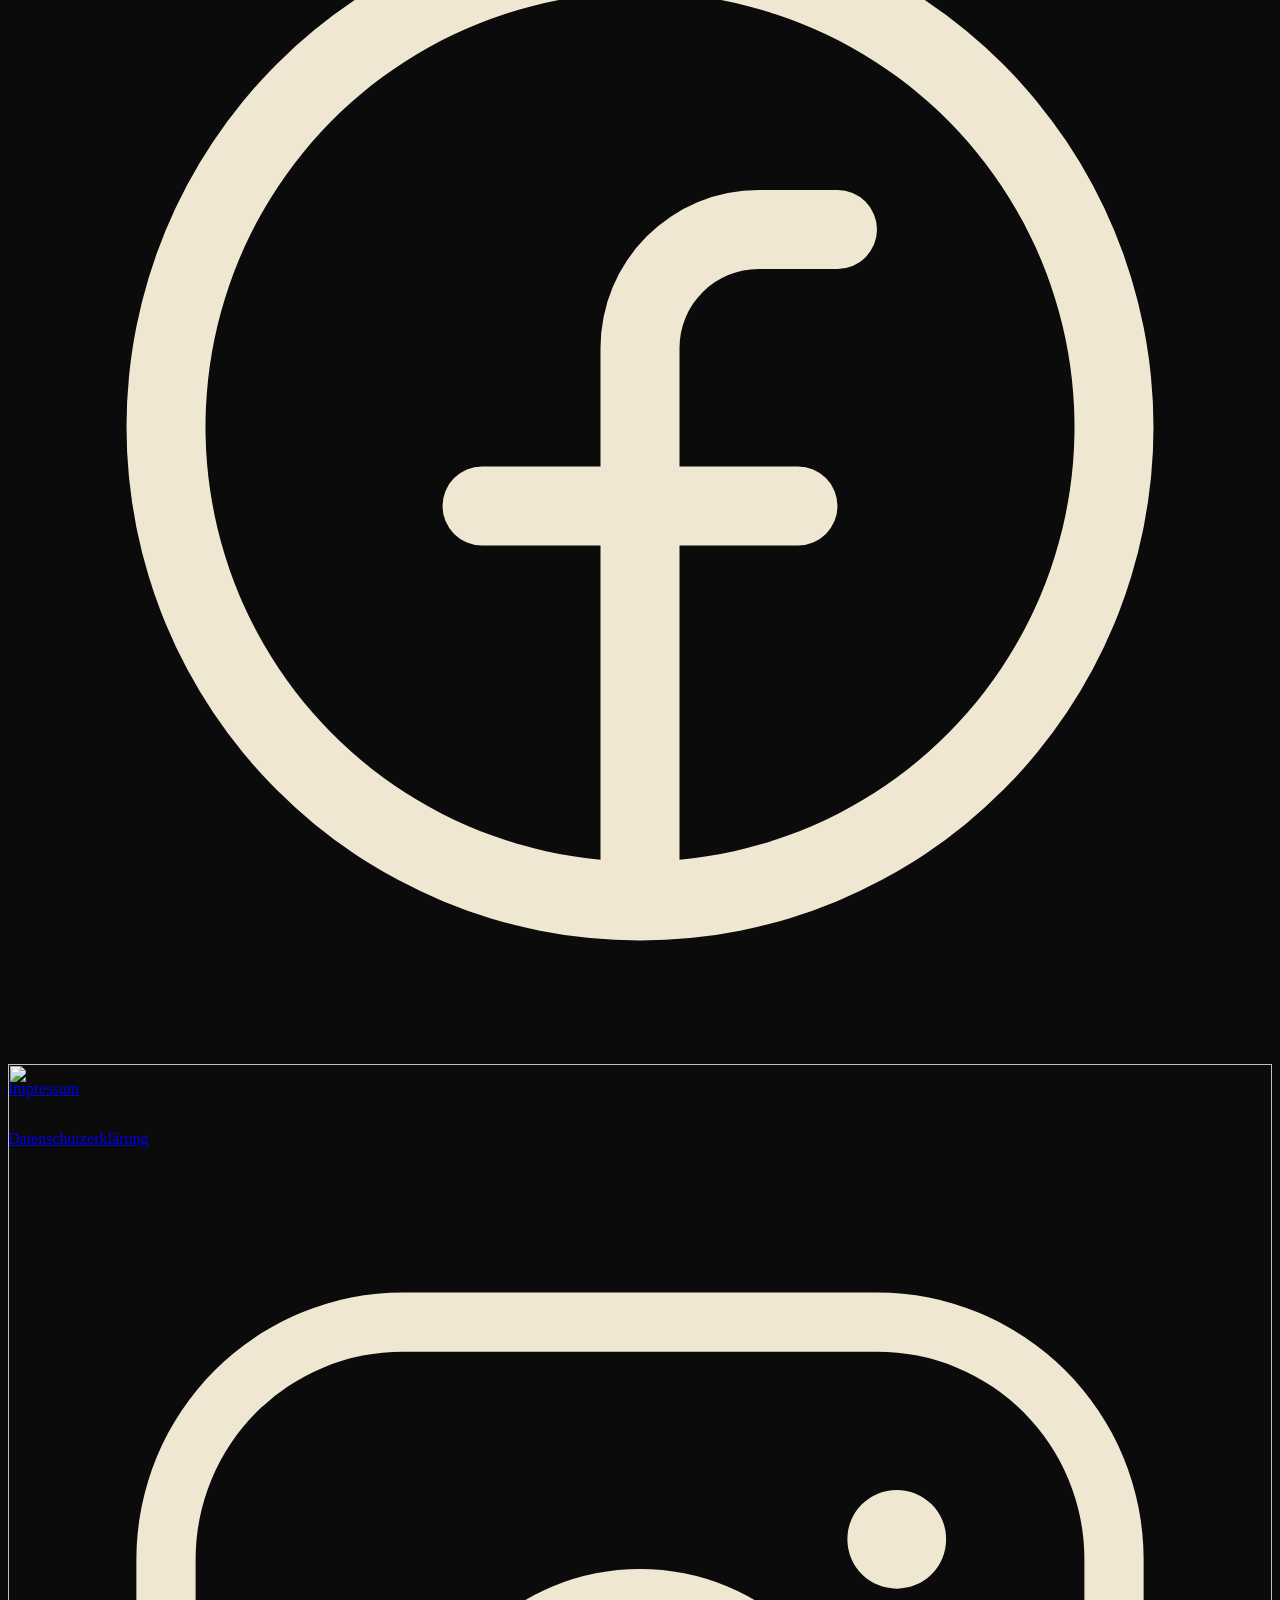
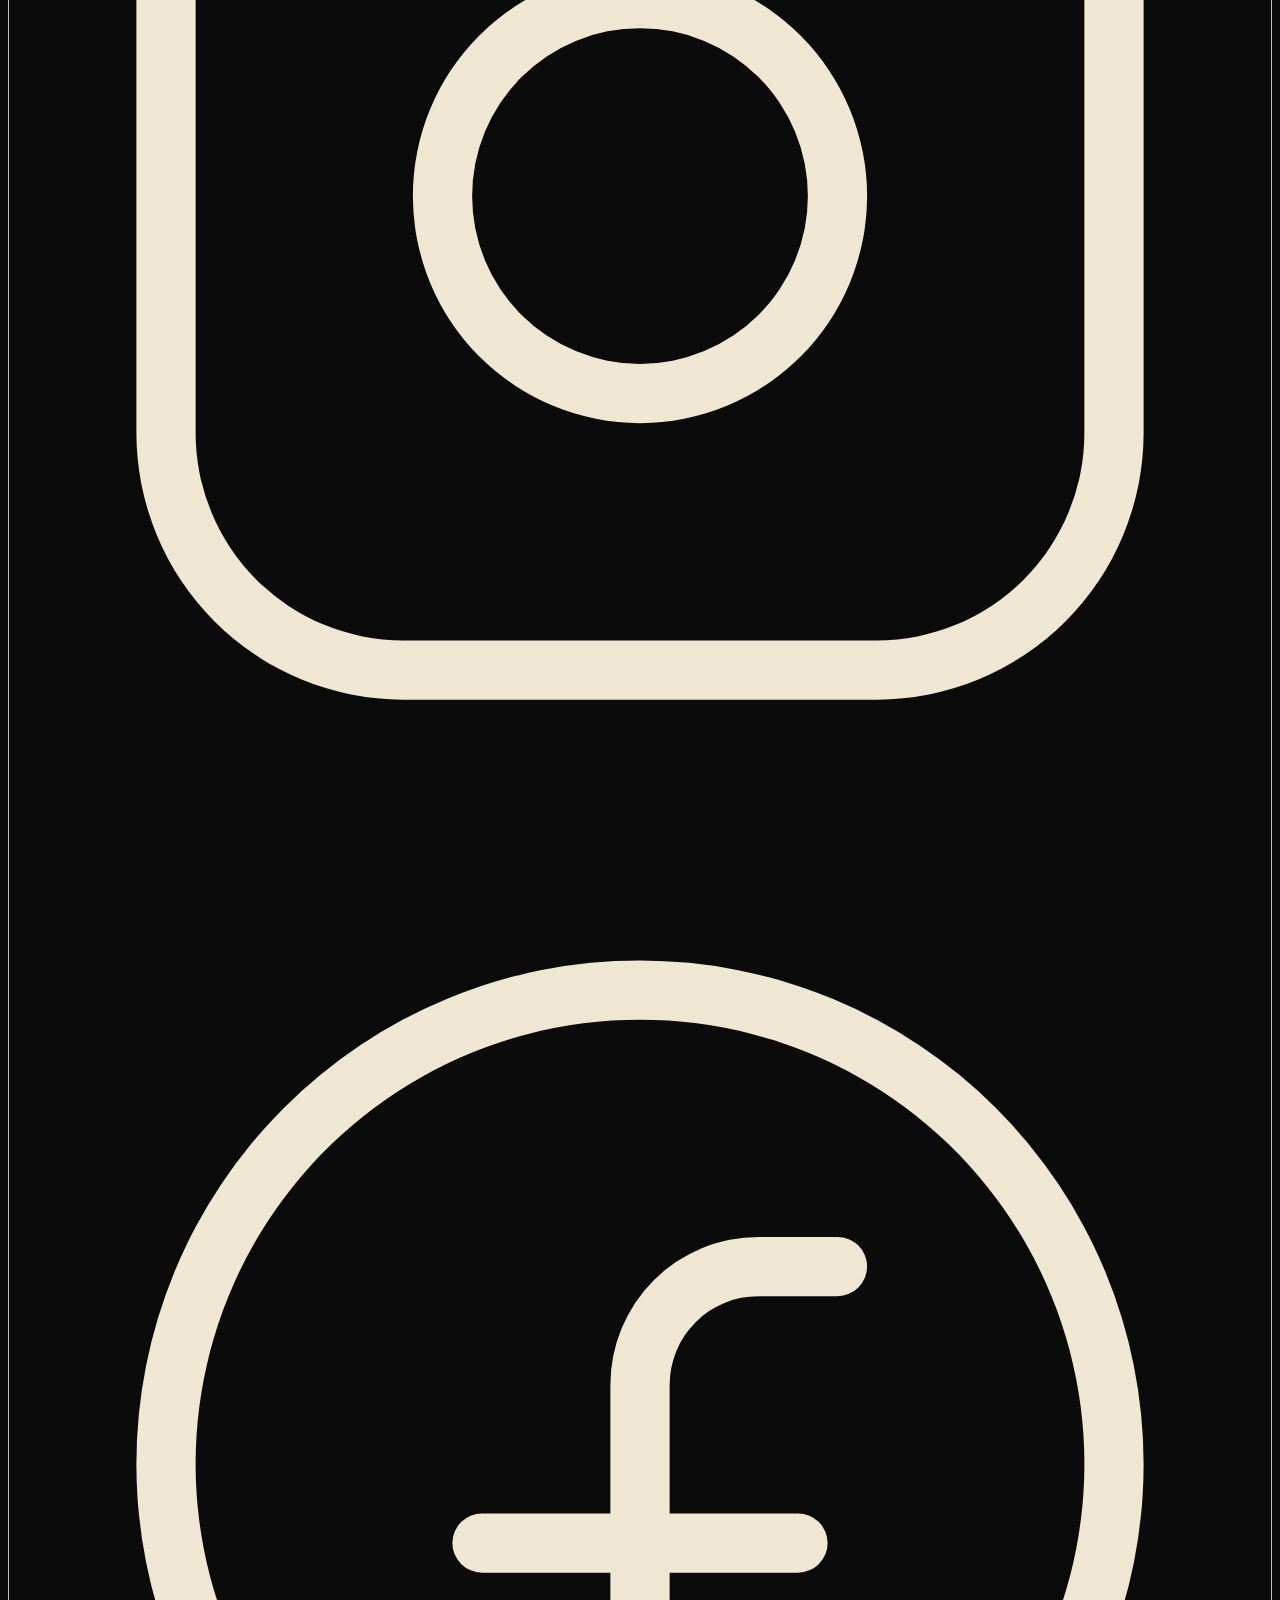
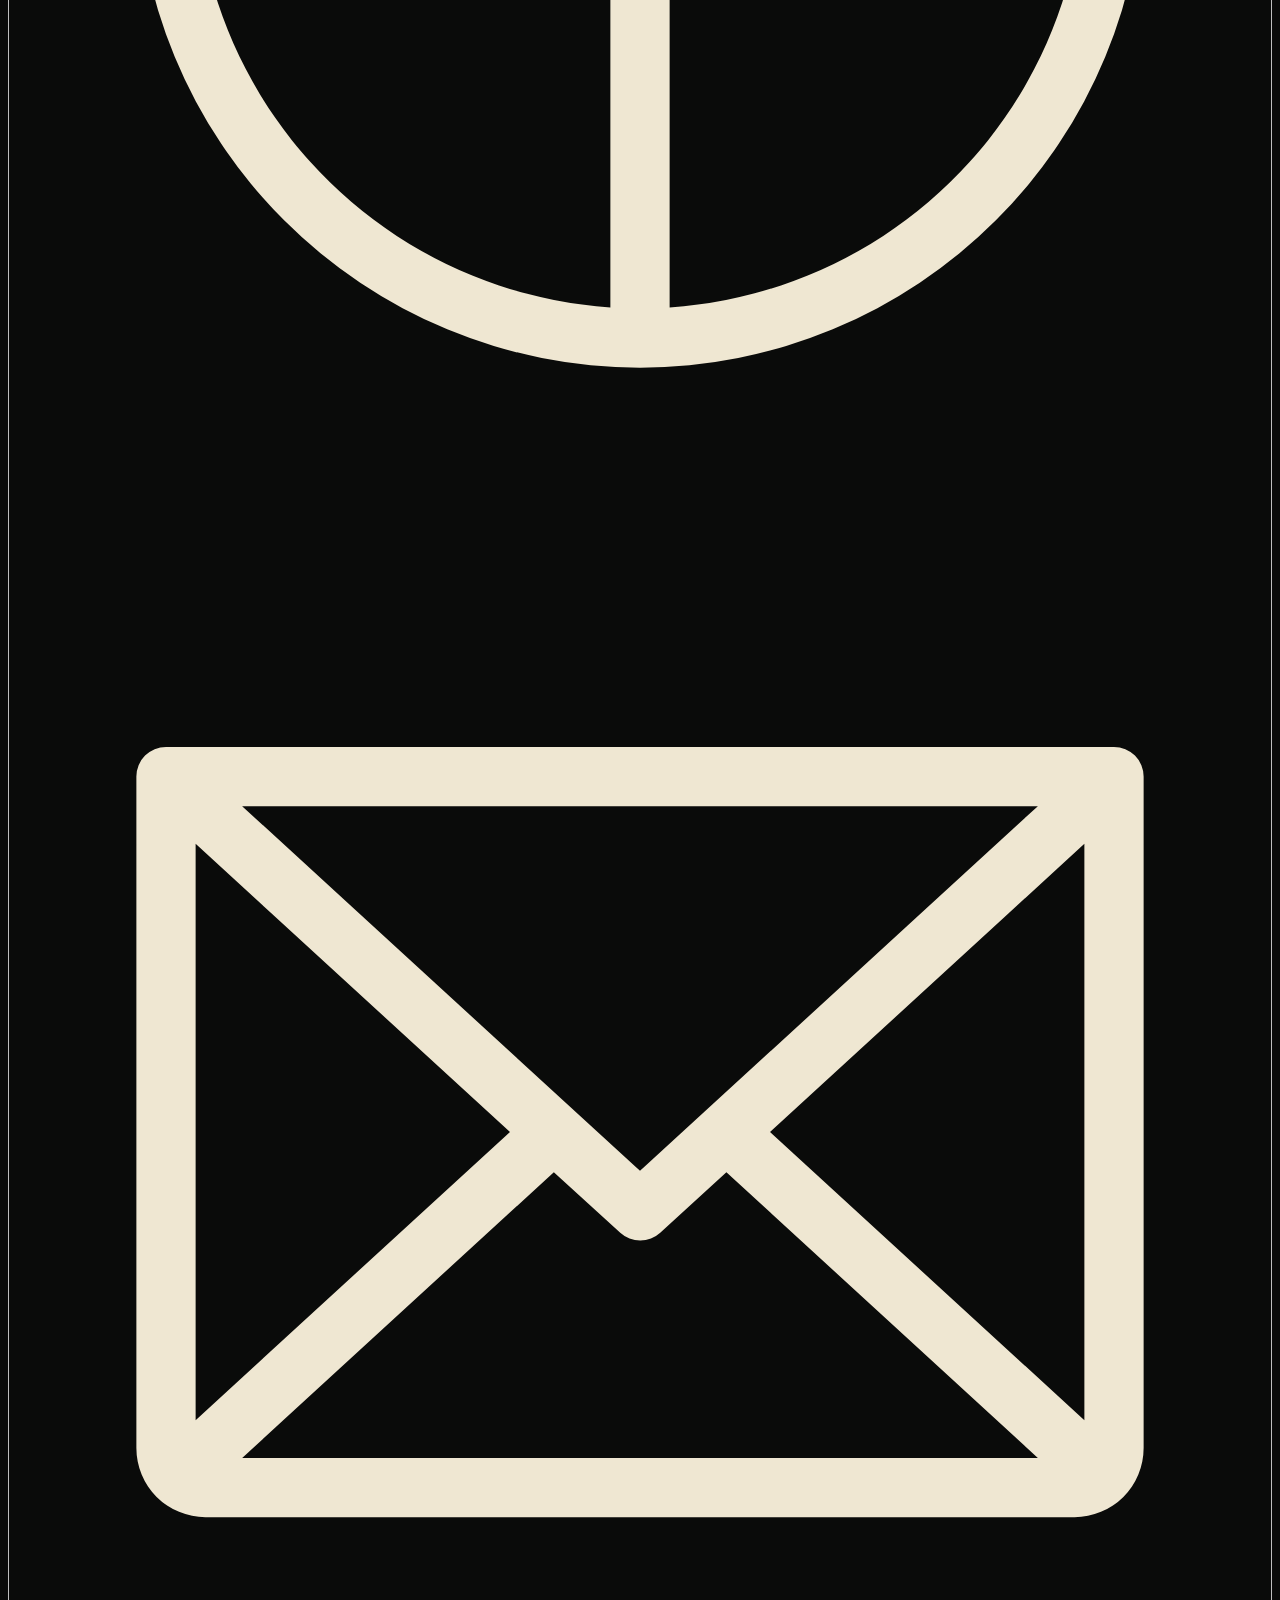
==== commit 0cd747f5: "Match subpage background to homepage dark theme All Framer subpages now override body/html/#main bac" ====
--- a/contact/index.html
+++ b/contact/index.html
@@ -63,6 +63,11 @@
   .cn-mobile a { font-family: 'Oswald', sans-serif; font-size: 2rem; font-weight: 500; color: #ffffff; text-decoration: none; letter-spacing: 0.1em; text-transform: uppercase; transition: color 0.3s; }
   .cn-mobile a:hover { color: var(--gold); }
   @media (max-width: 768px) { .cn-links { display: none; } .cn-burger { display: flex; } }
+
+  /* Match homepage color scheme */
+  html, body, #main { background-color: #0a0b0a !important; color: #ffffff; }
+  /* Remove any Framer badge */
+  #__framer-badge-container { display: none !important; }
 </style>
 </head>
 <shadow-host></shadow-host><body>
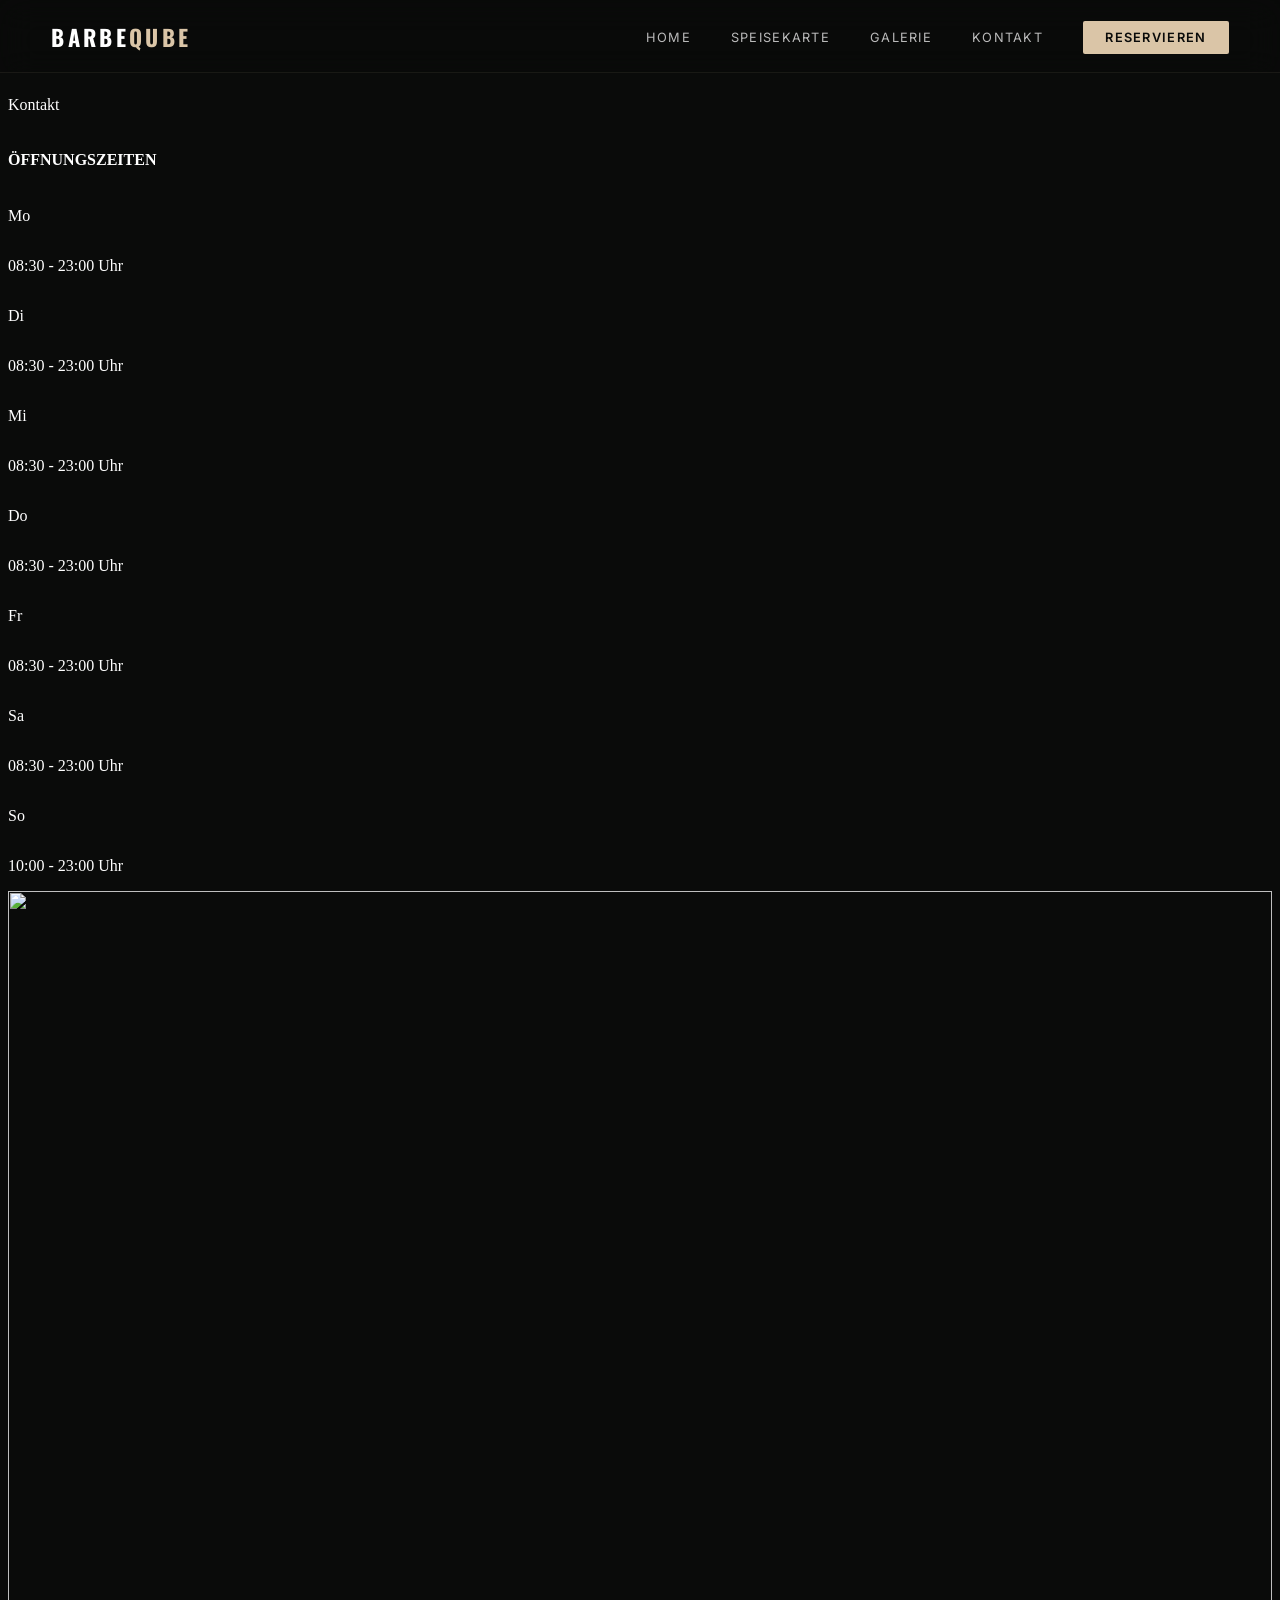
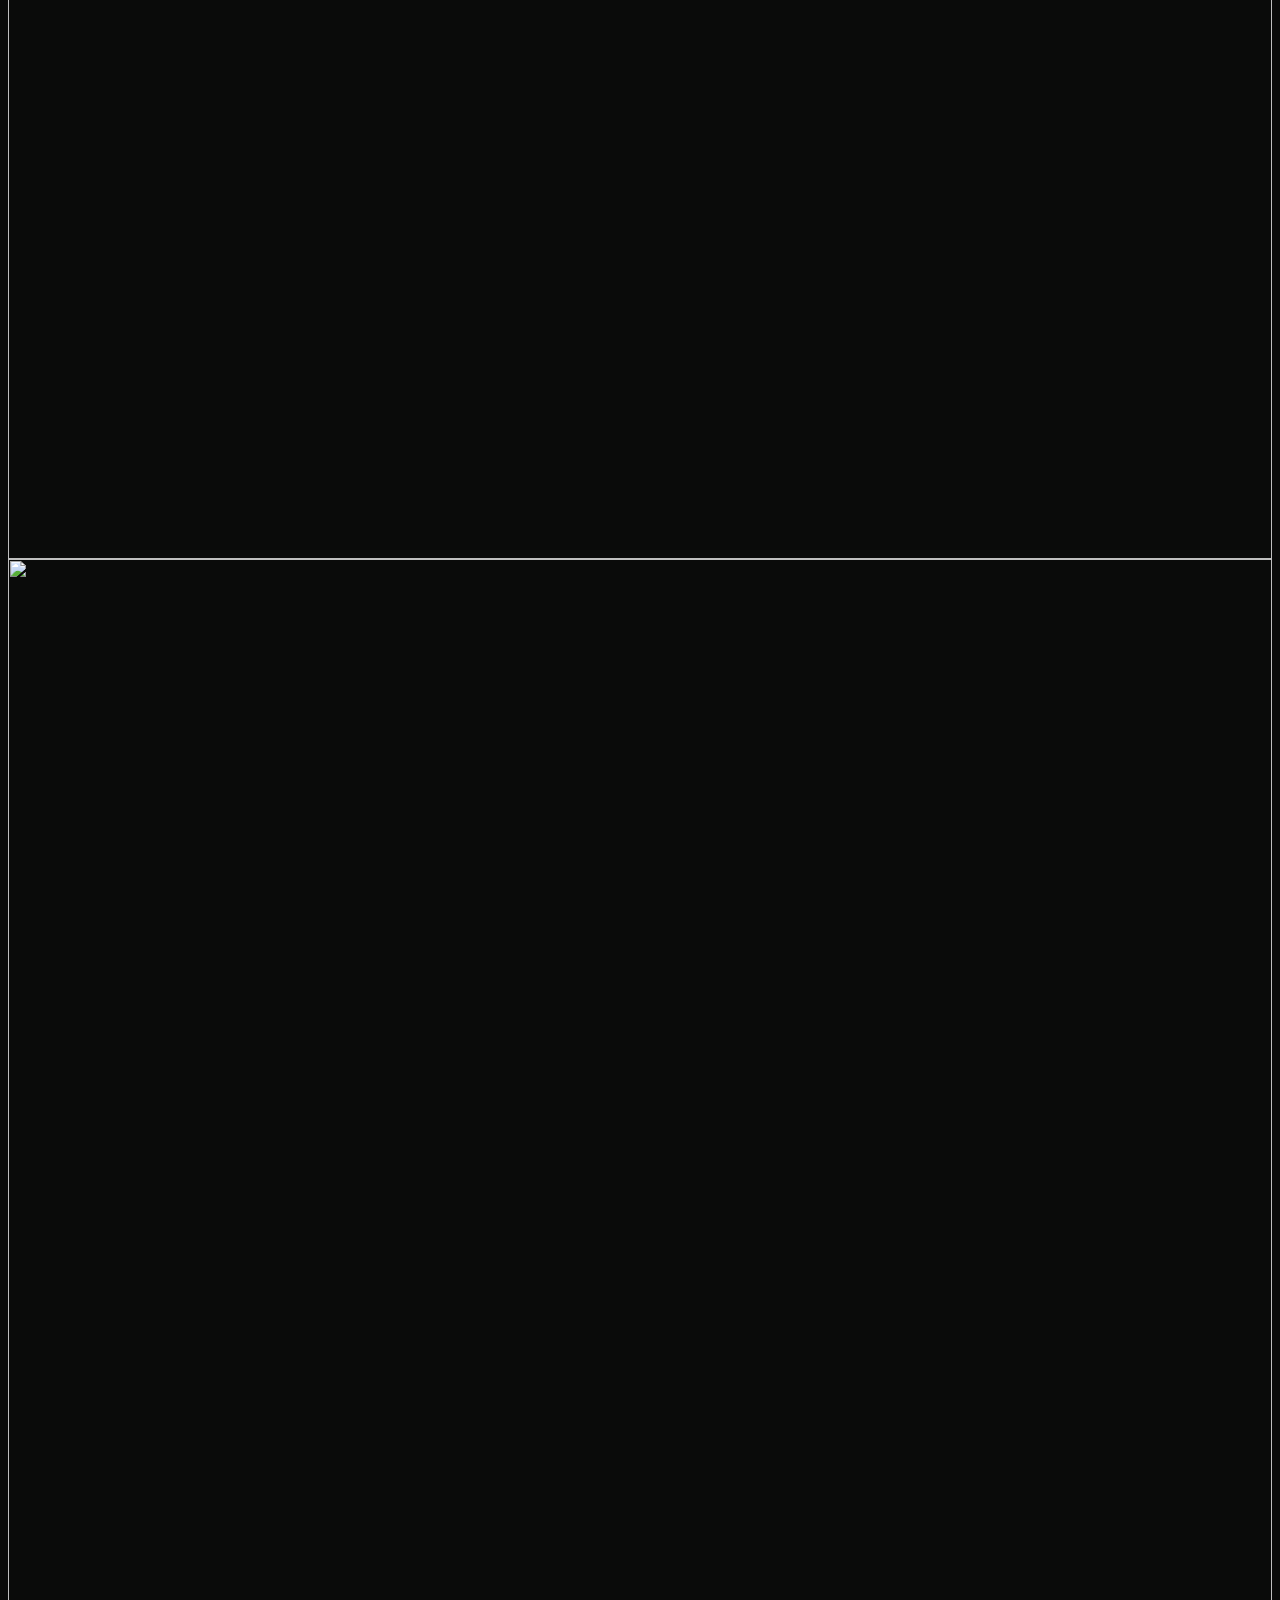
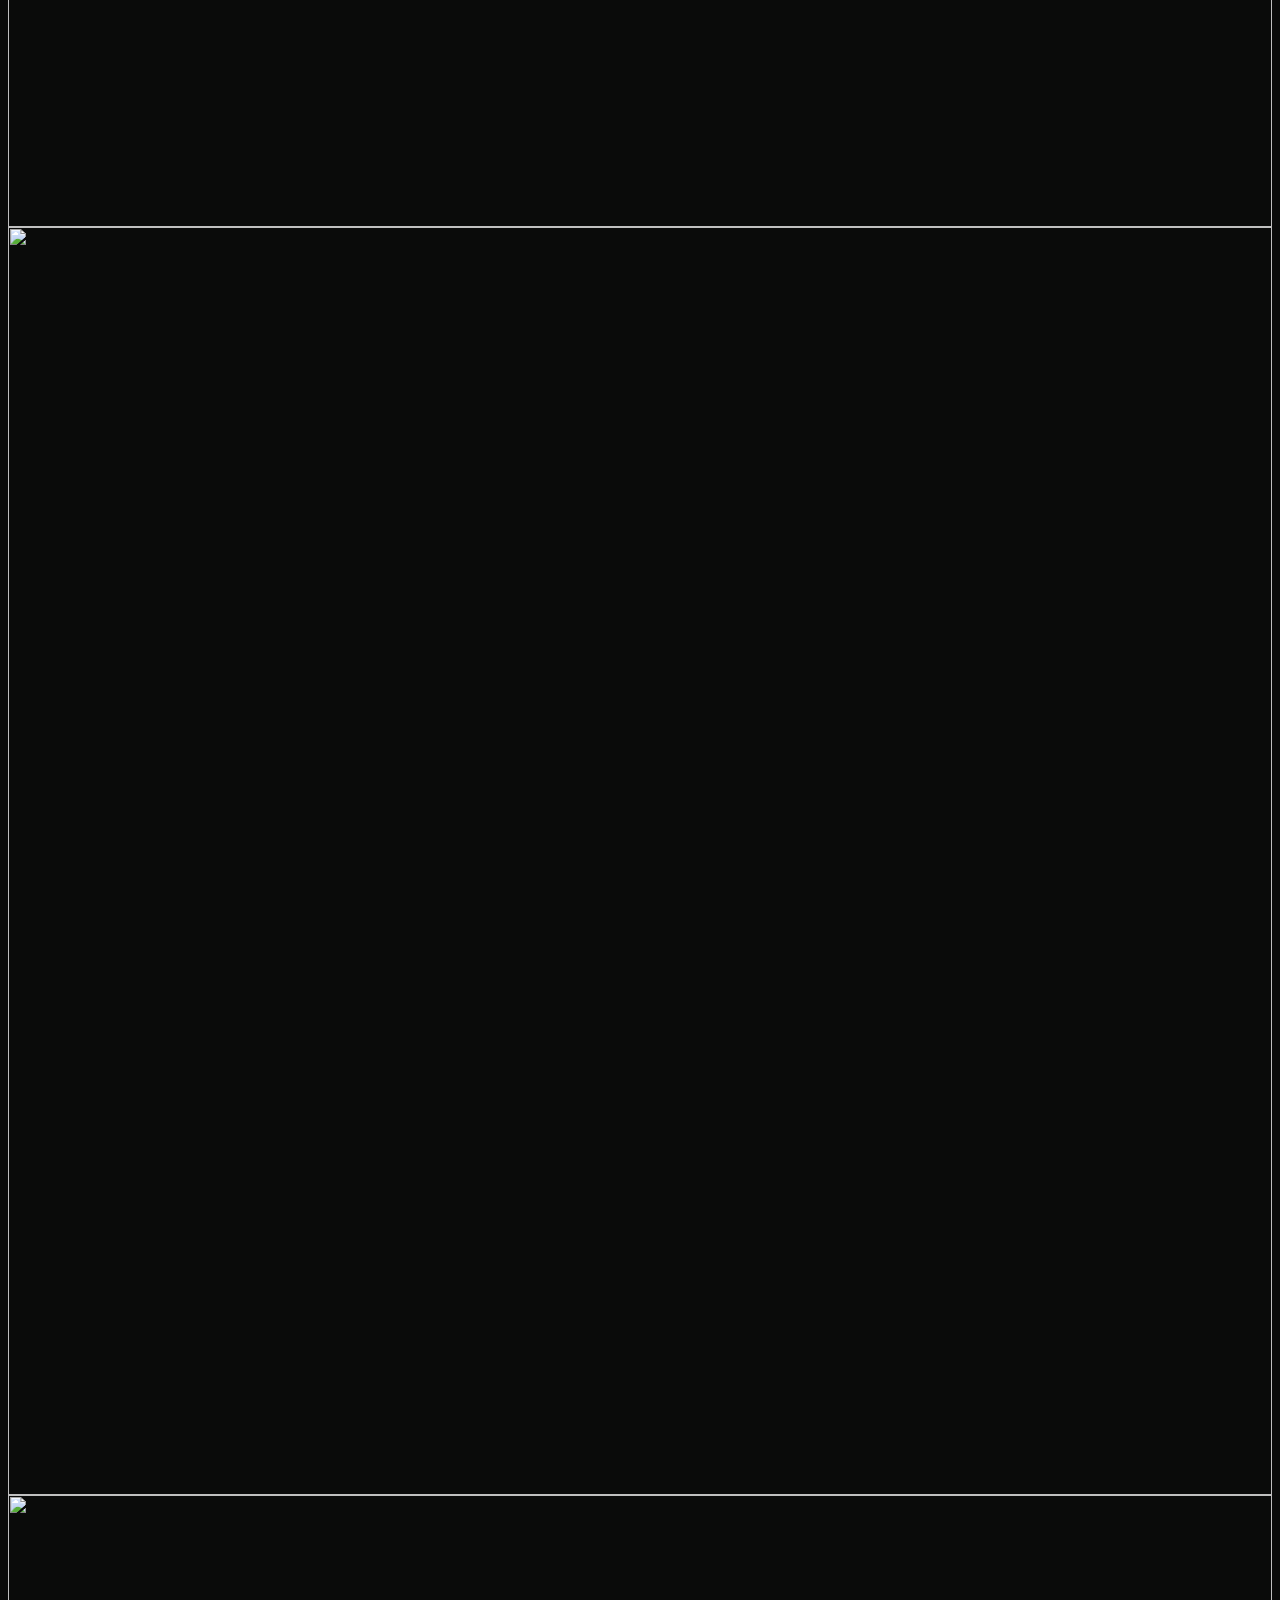
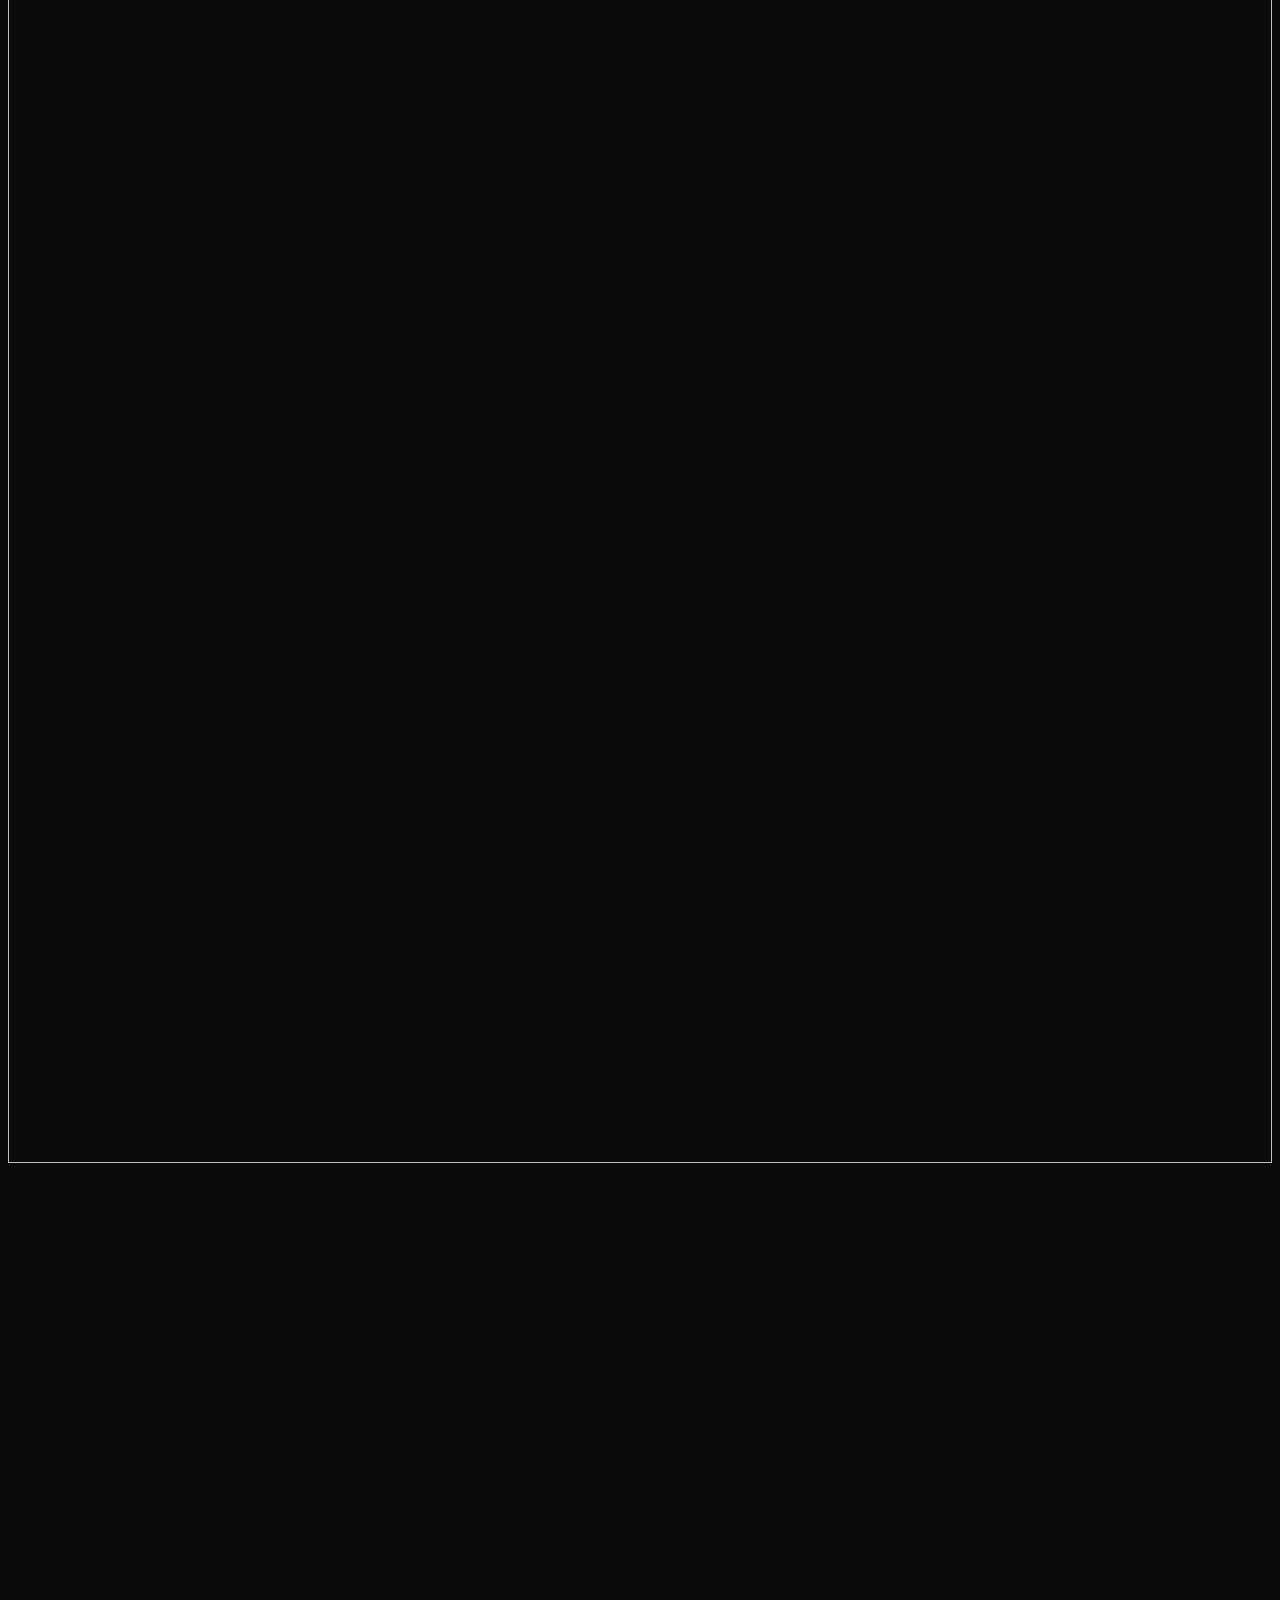
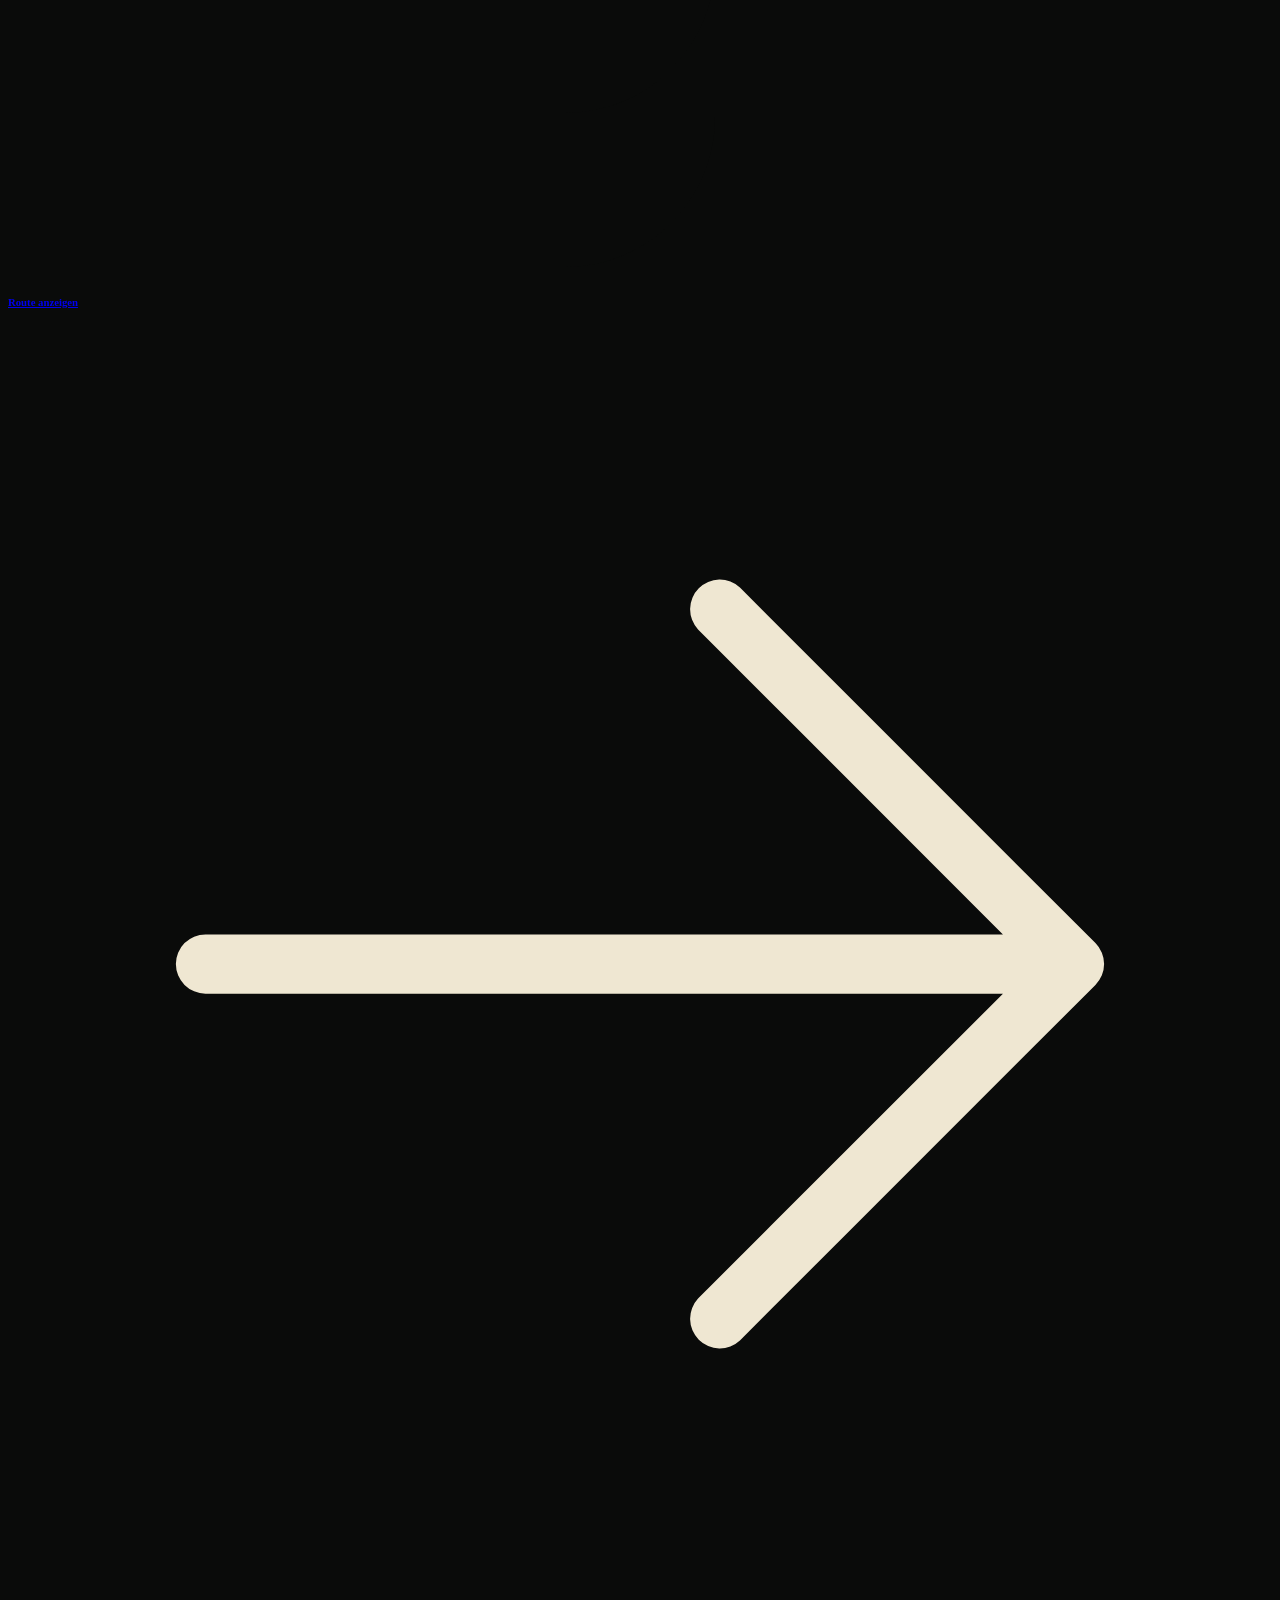
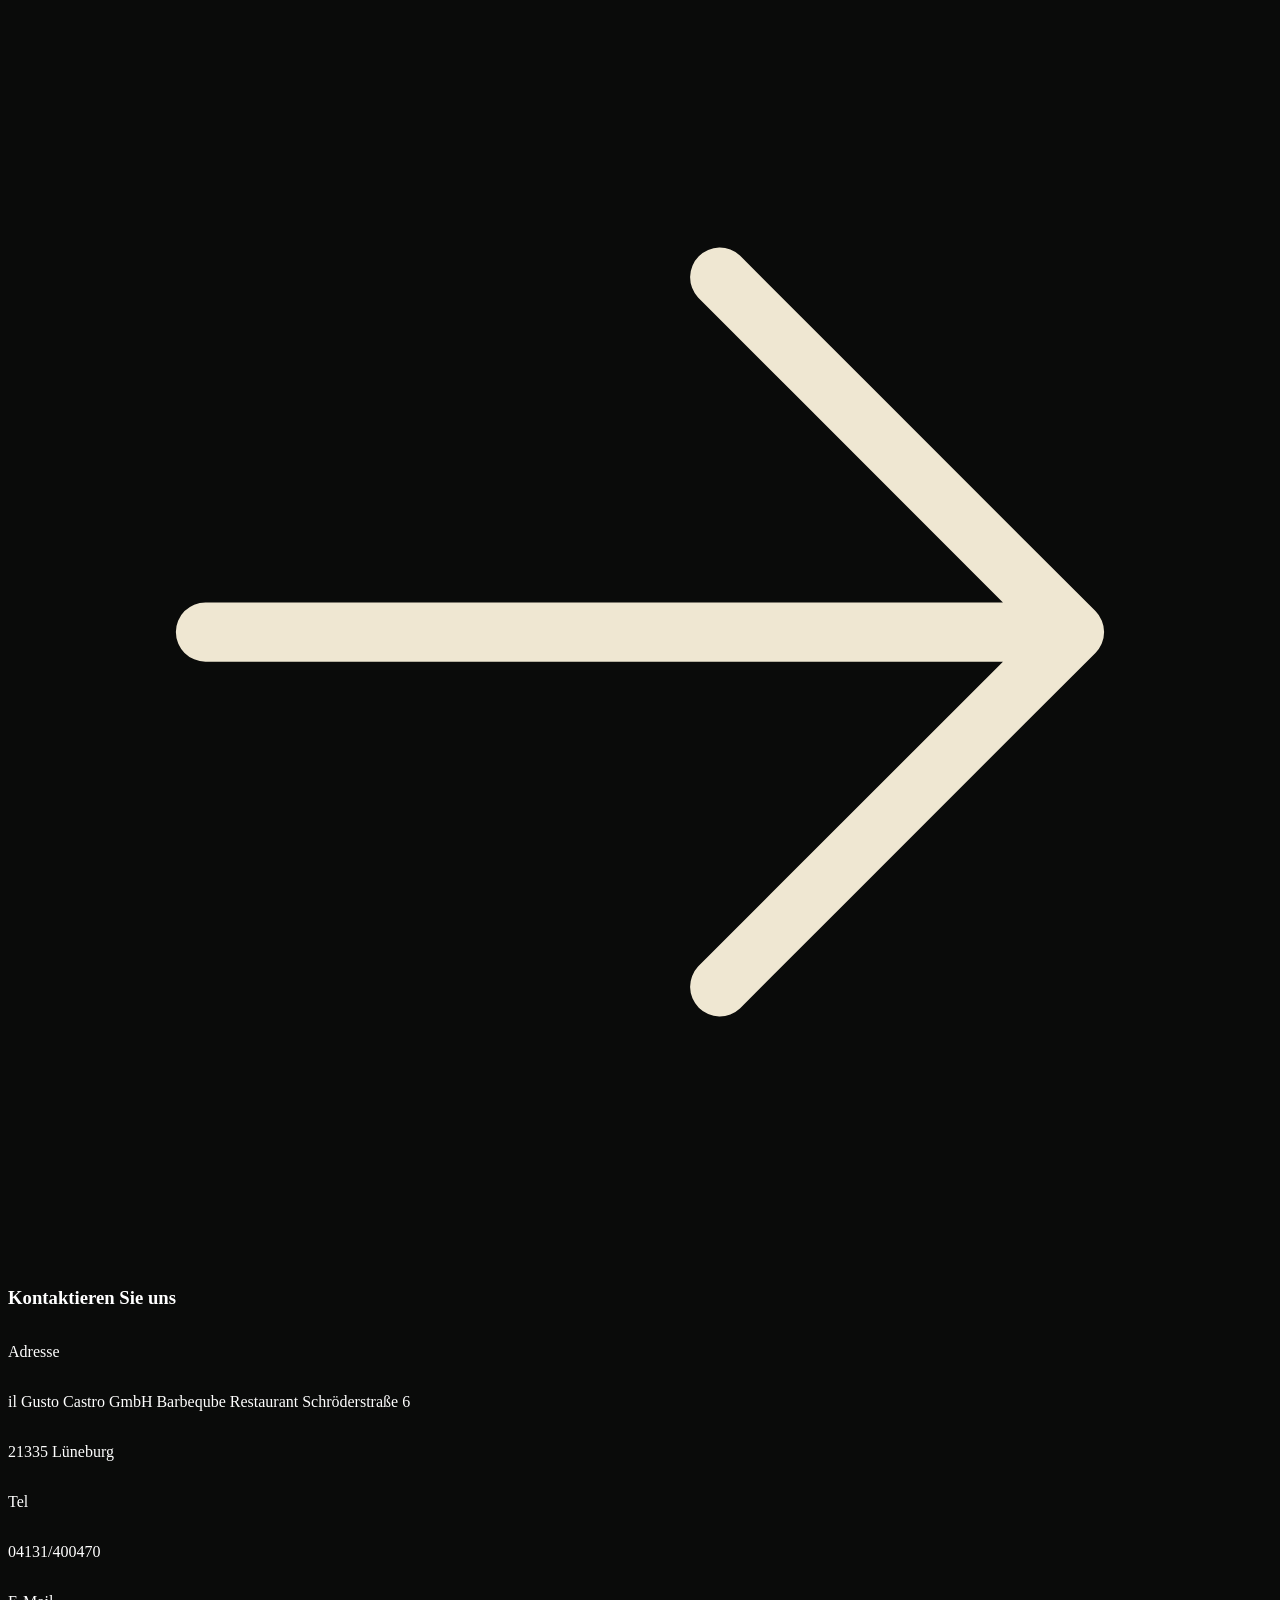
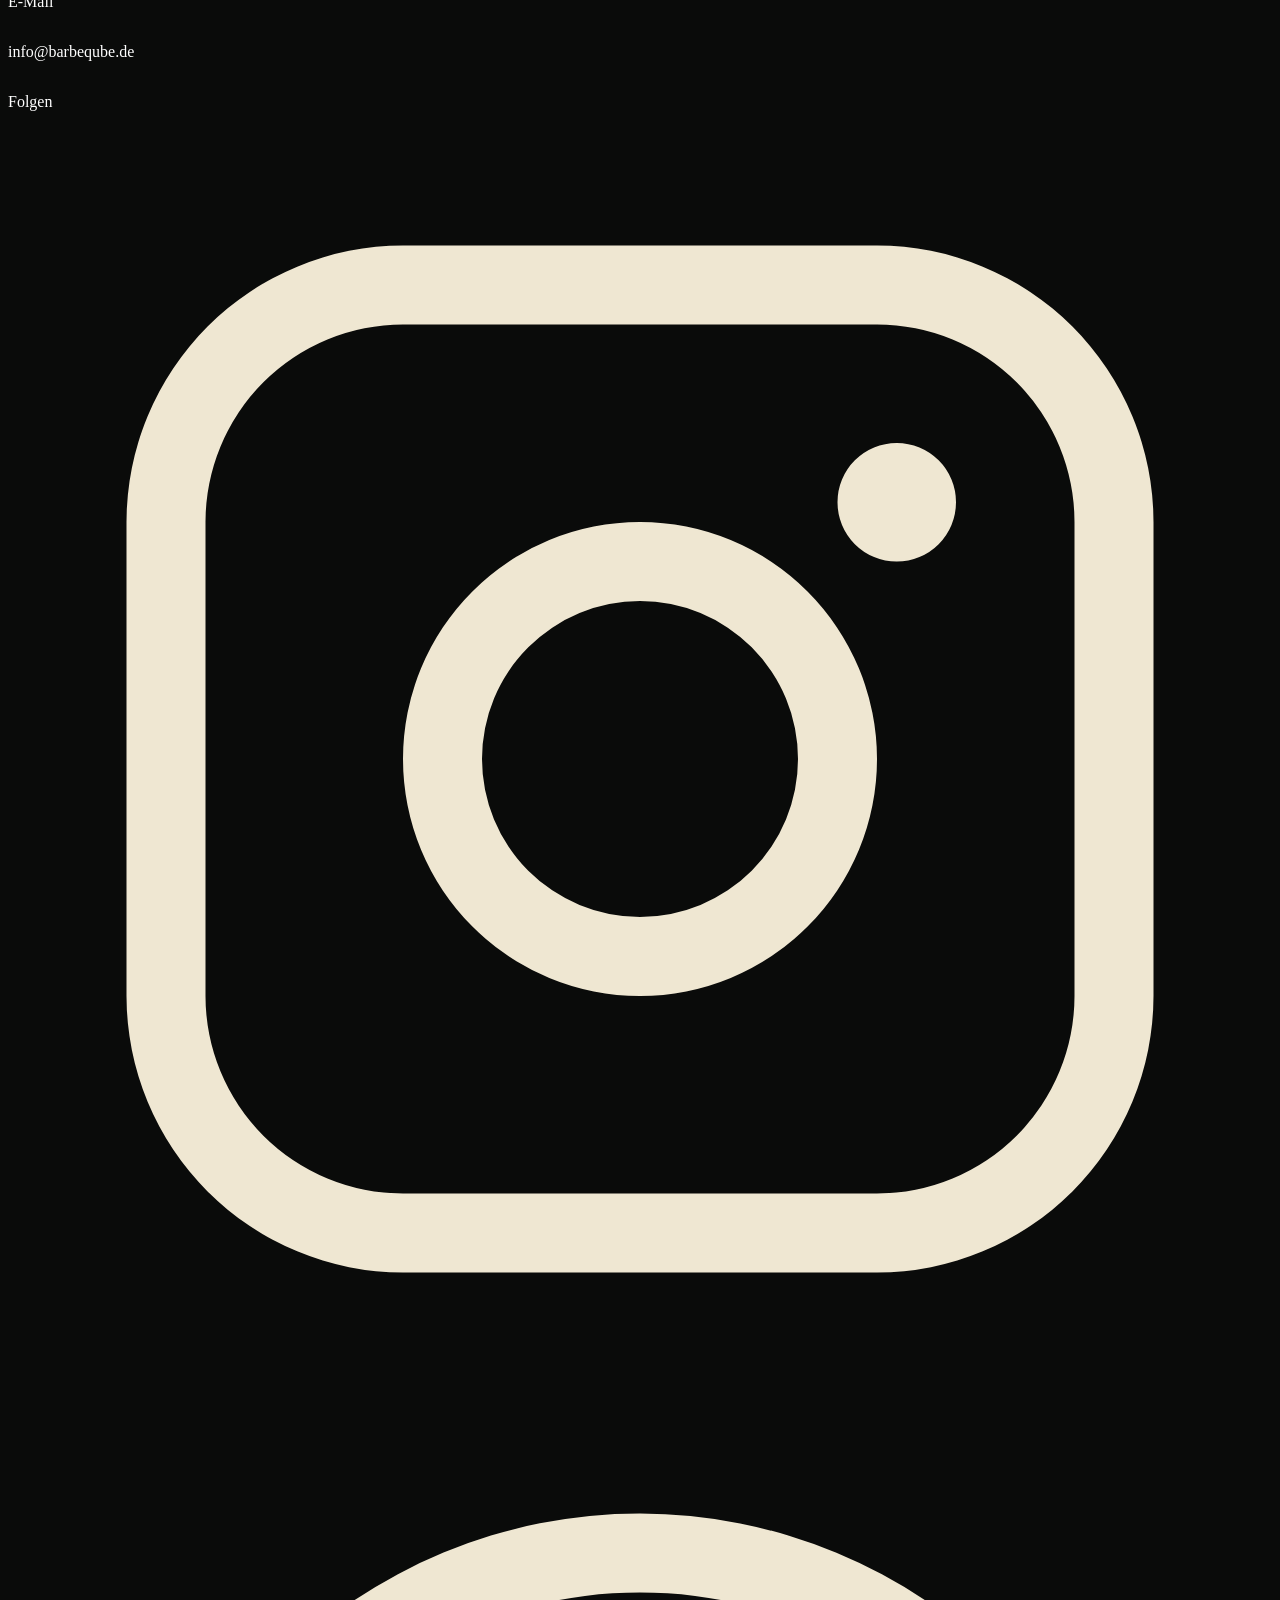
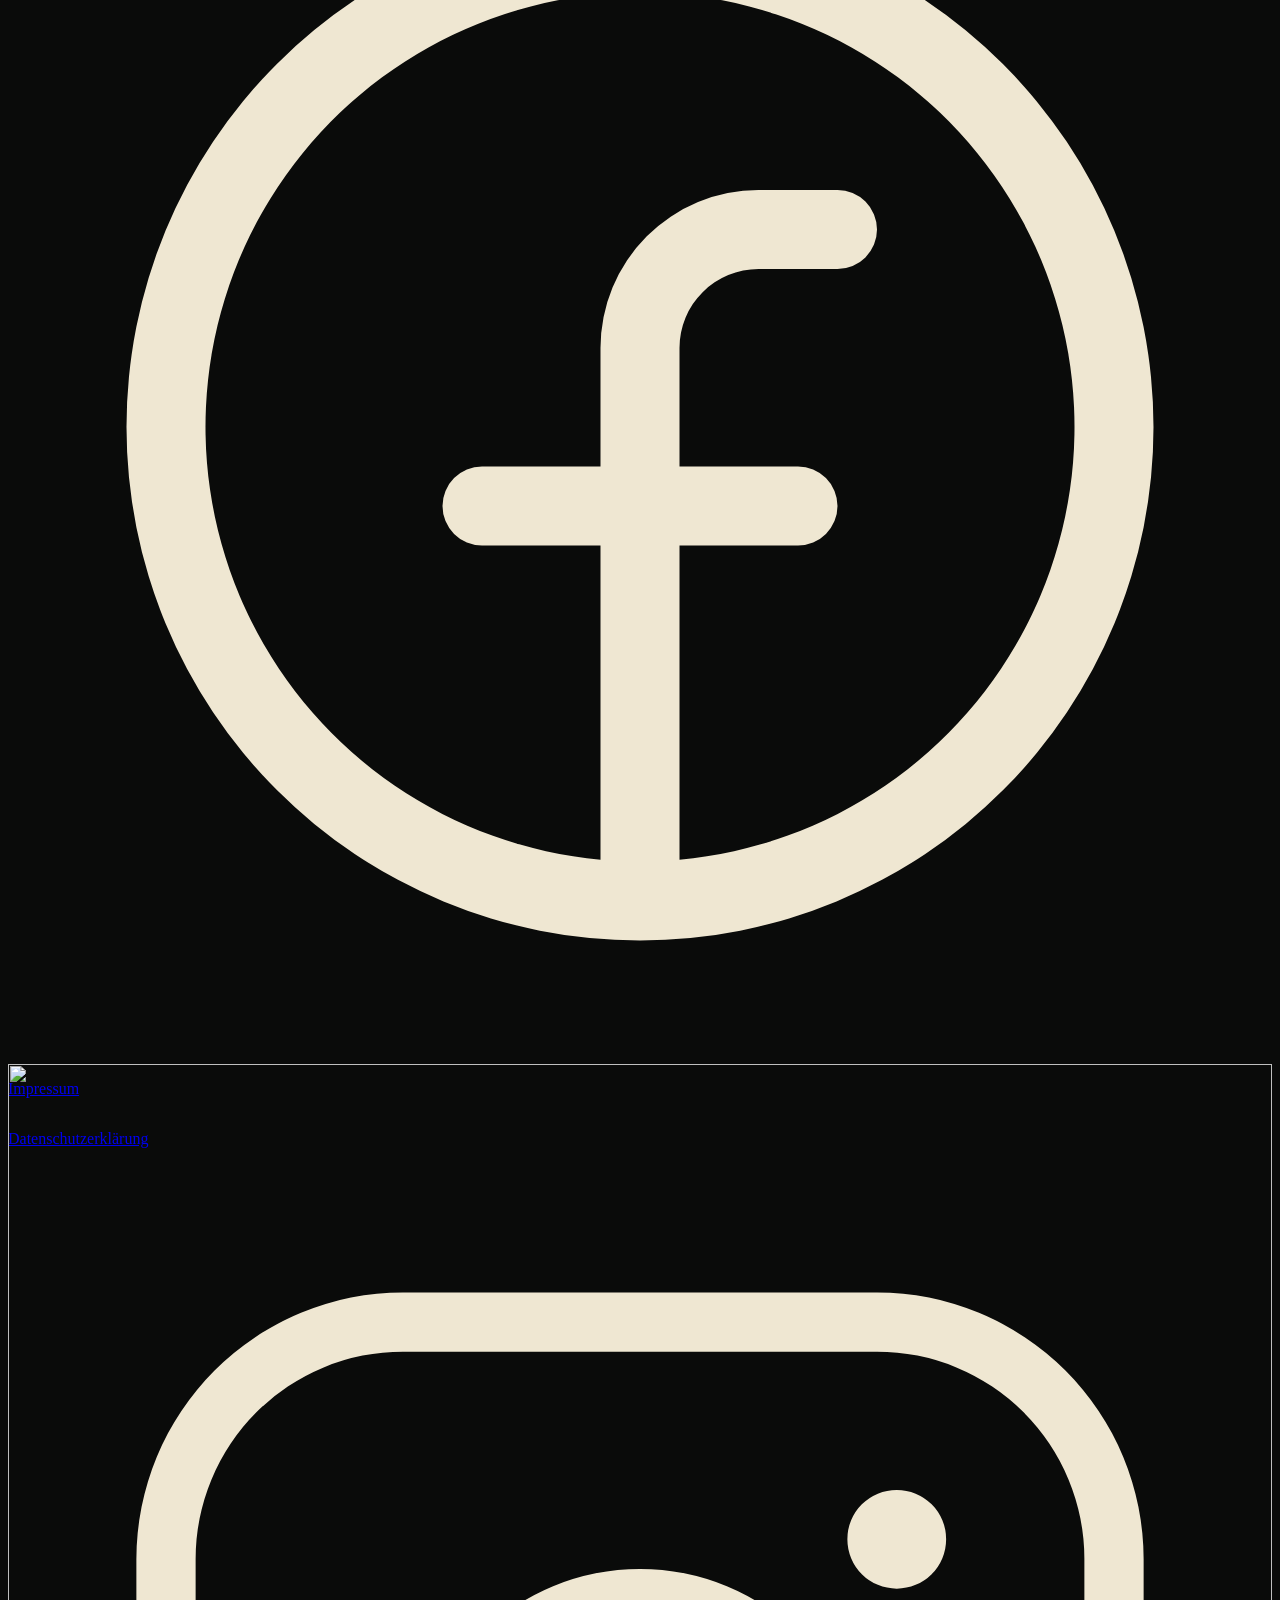
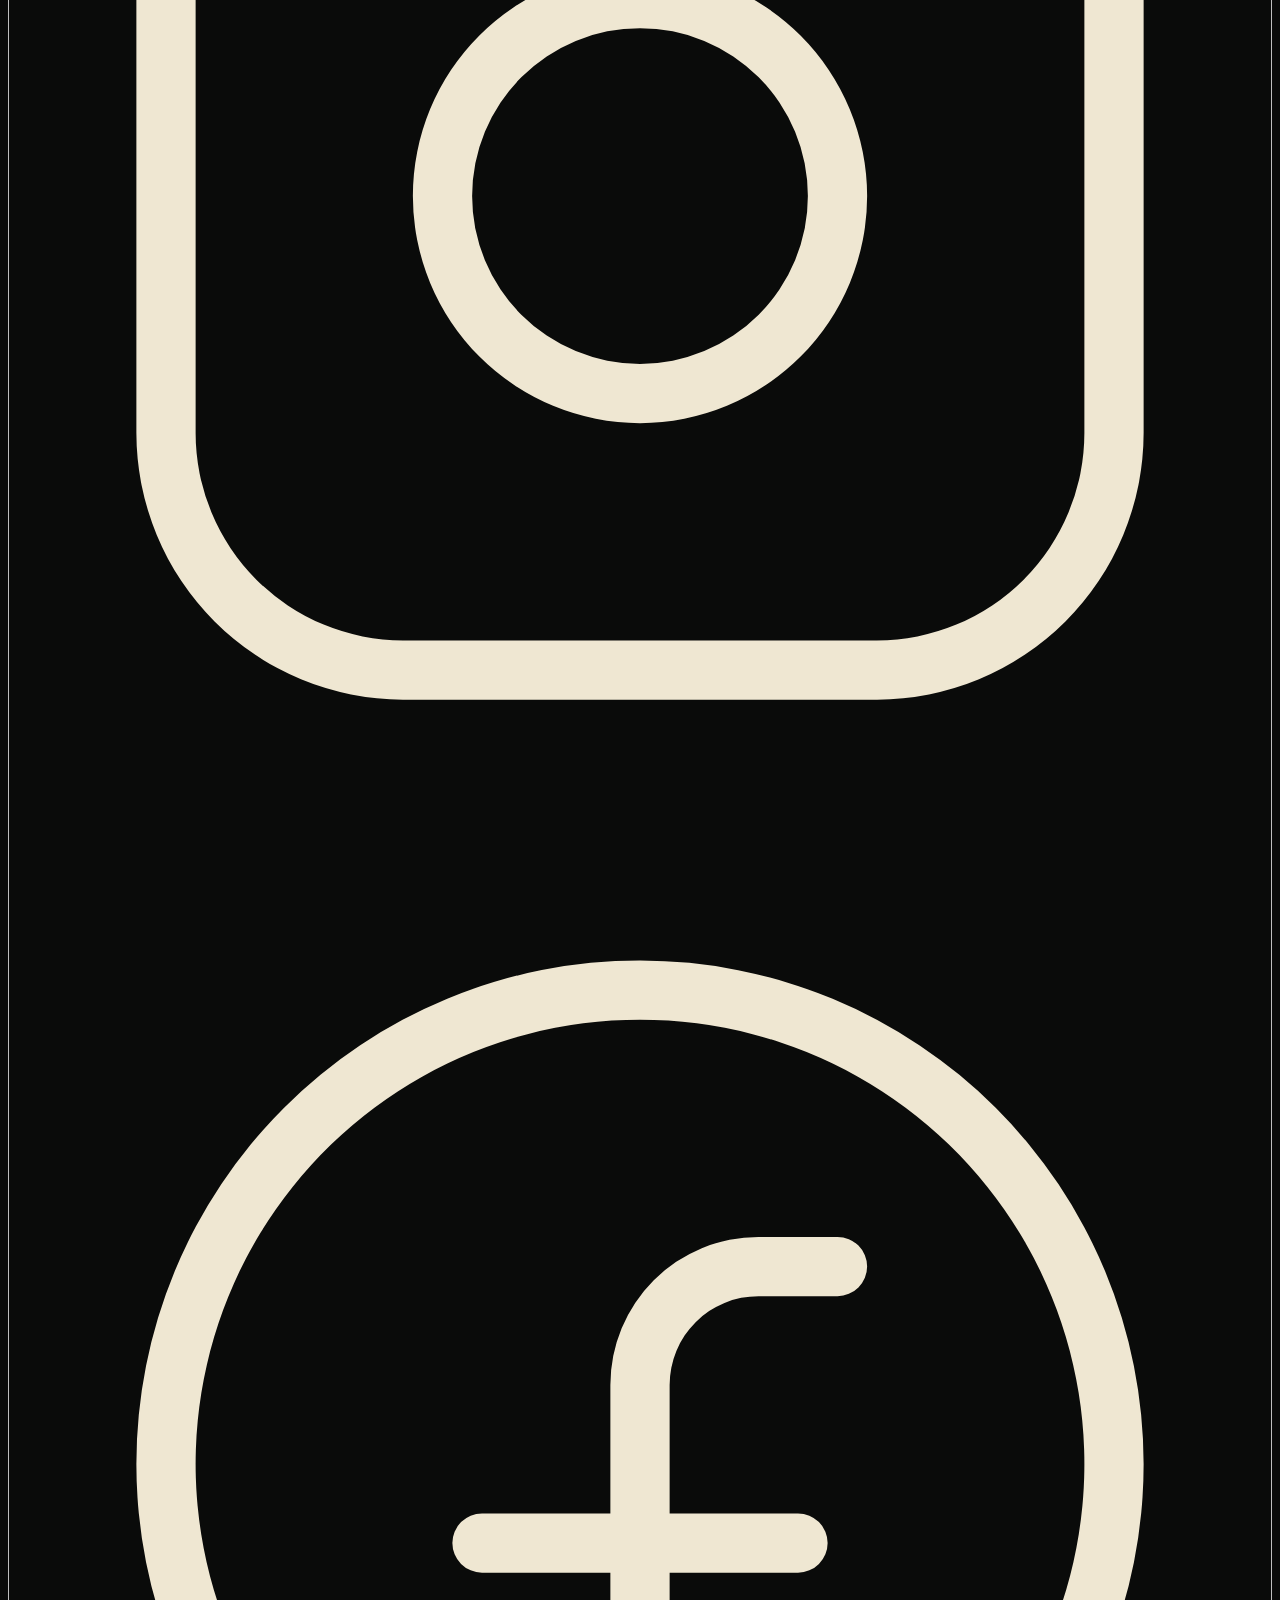
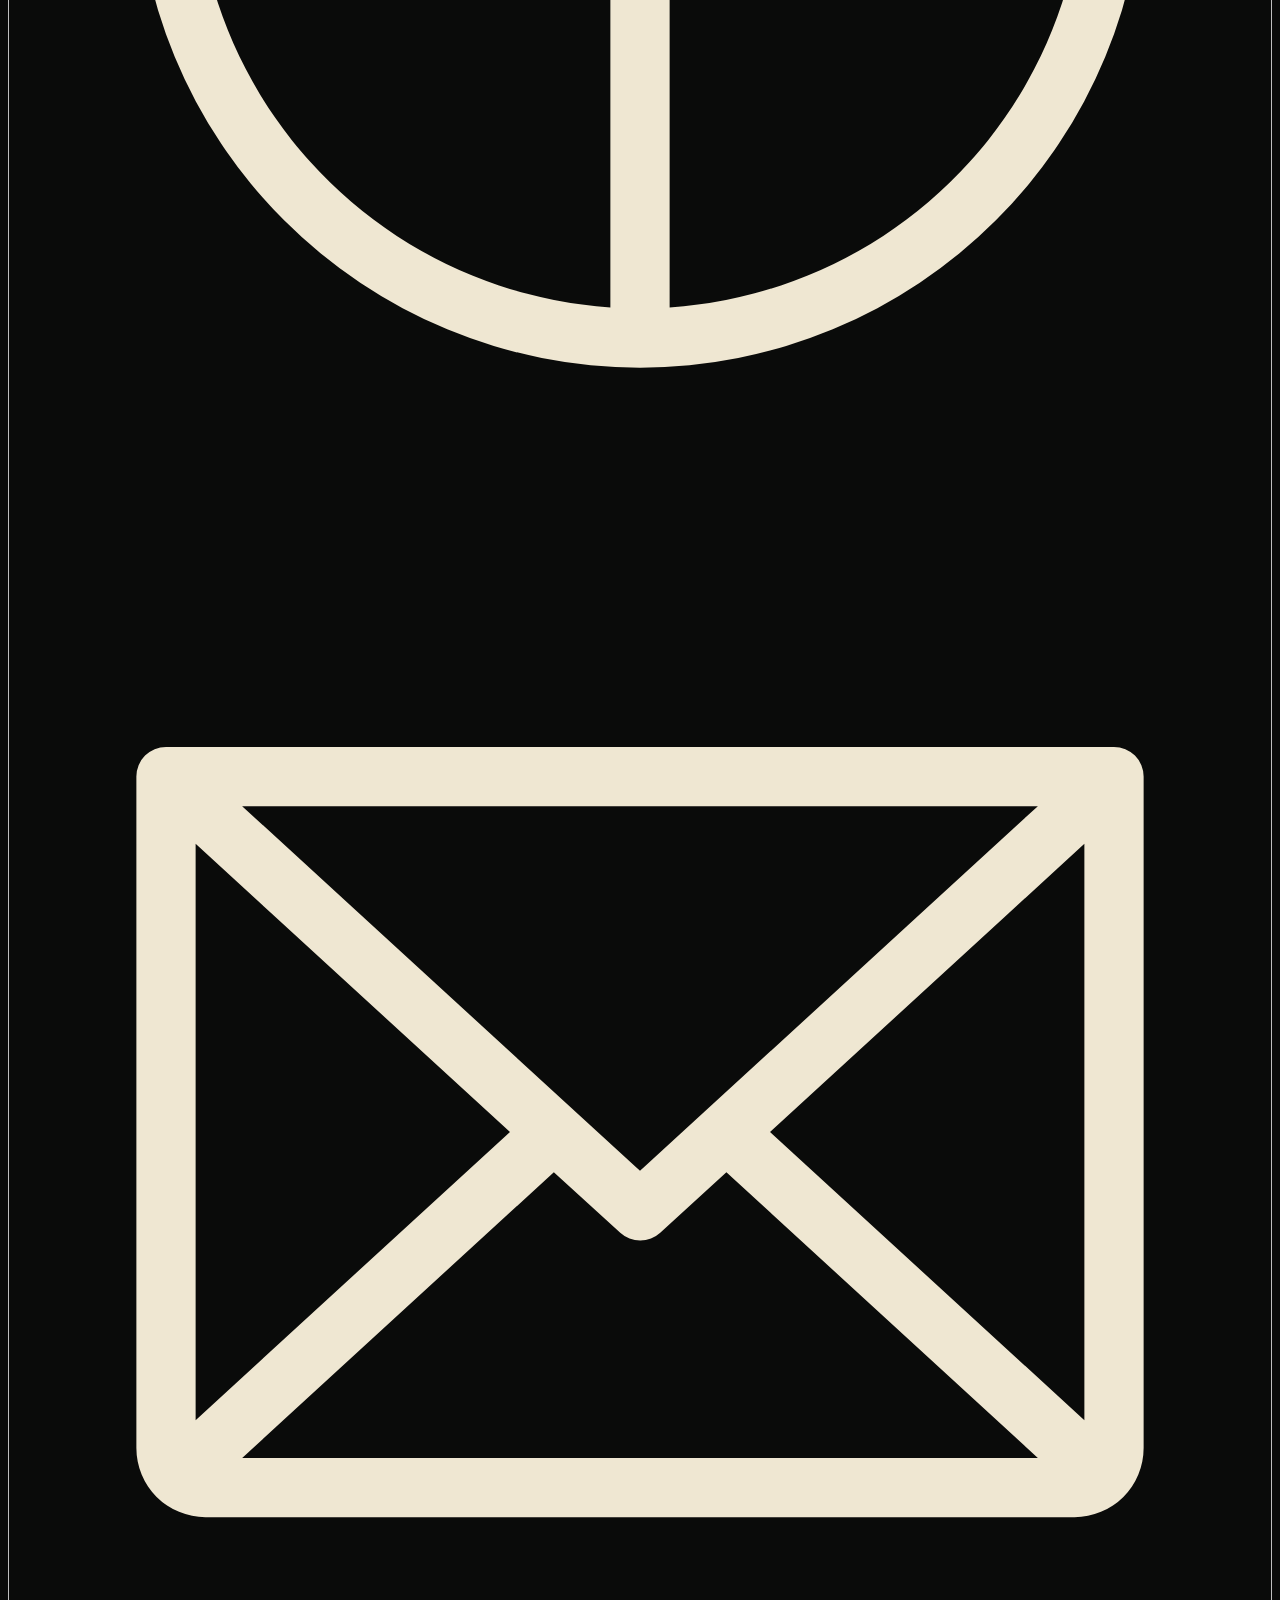
==== commit aeb1187b: "Fix Framer nav re-appearing after React hydration via MutationObserver CSS display:none alone was in" ====
--- a/contact/index.html
+++ b/contact/index.html
@@ -68,6 +68,11 @@
   html, body, #main { background-color: #0a0b0a !important; color: #ffffff; }
   /* Remove any Framer badge */
   #__framer-badge-container { display: none !important; }
+
+  /* Force dark background on ALL Framer containers */
+  [class*="framer-"], .framer-body { background-color: #0a0b0a !important; }
+  /* Remove Framer nav container wrapper too */
+  [class*="framer-5dsdT"] { display: none !important; }
 </style>
 </head>
 <shadow-host></shadow-host><body>
@@ -106,6 +111,32 @@
 <!-- End of bodyEnd -->
 
 <script>
+// Remove Framer's built-in nav after React hydration re-adds it
+(function() {
+  function removeFramerNav() {
+    document.querySelectorAll('.framer-5dsdT').forEach(function(el) {
+      el.style.cssText = 'display:none!important;visibility:hidden!important;pointer-events:none!important;';
+      var parent = el.parentElement;
+      if (parent && /framer.*container/i.test(parent.className || '')) {
+        parent.style.cssText = 'display:none!important;';
+      }
+      try { el.remove(); } catch(e) {}
+    });
+    var badge = document.getElementById('__framer-badge-container');
+    if (badge) badge.remove();
+  }
+  removeFramerNav();
+  var obs = new MutationObserver(function(mutations) {
+    var needsCheck = false;
+    for (var i = 0; i < mutations.length; i++) {
+      if (mutations[i].addedNodes.length) { needsCheck = true; break; }
+    }
+    if (needsCheck) removeFramerNav();
+  });
+  obs.observe(document.documentElement, { childList: true, subtree: true });
+})();
+</script>
+<script>
 // Page transition: fade-out on link click
 document.querySelectorAll('a[href]').forEach(function(link) {
   var href = link.getAttribute('href');
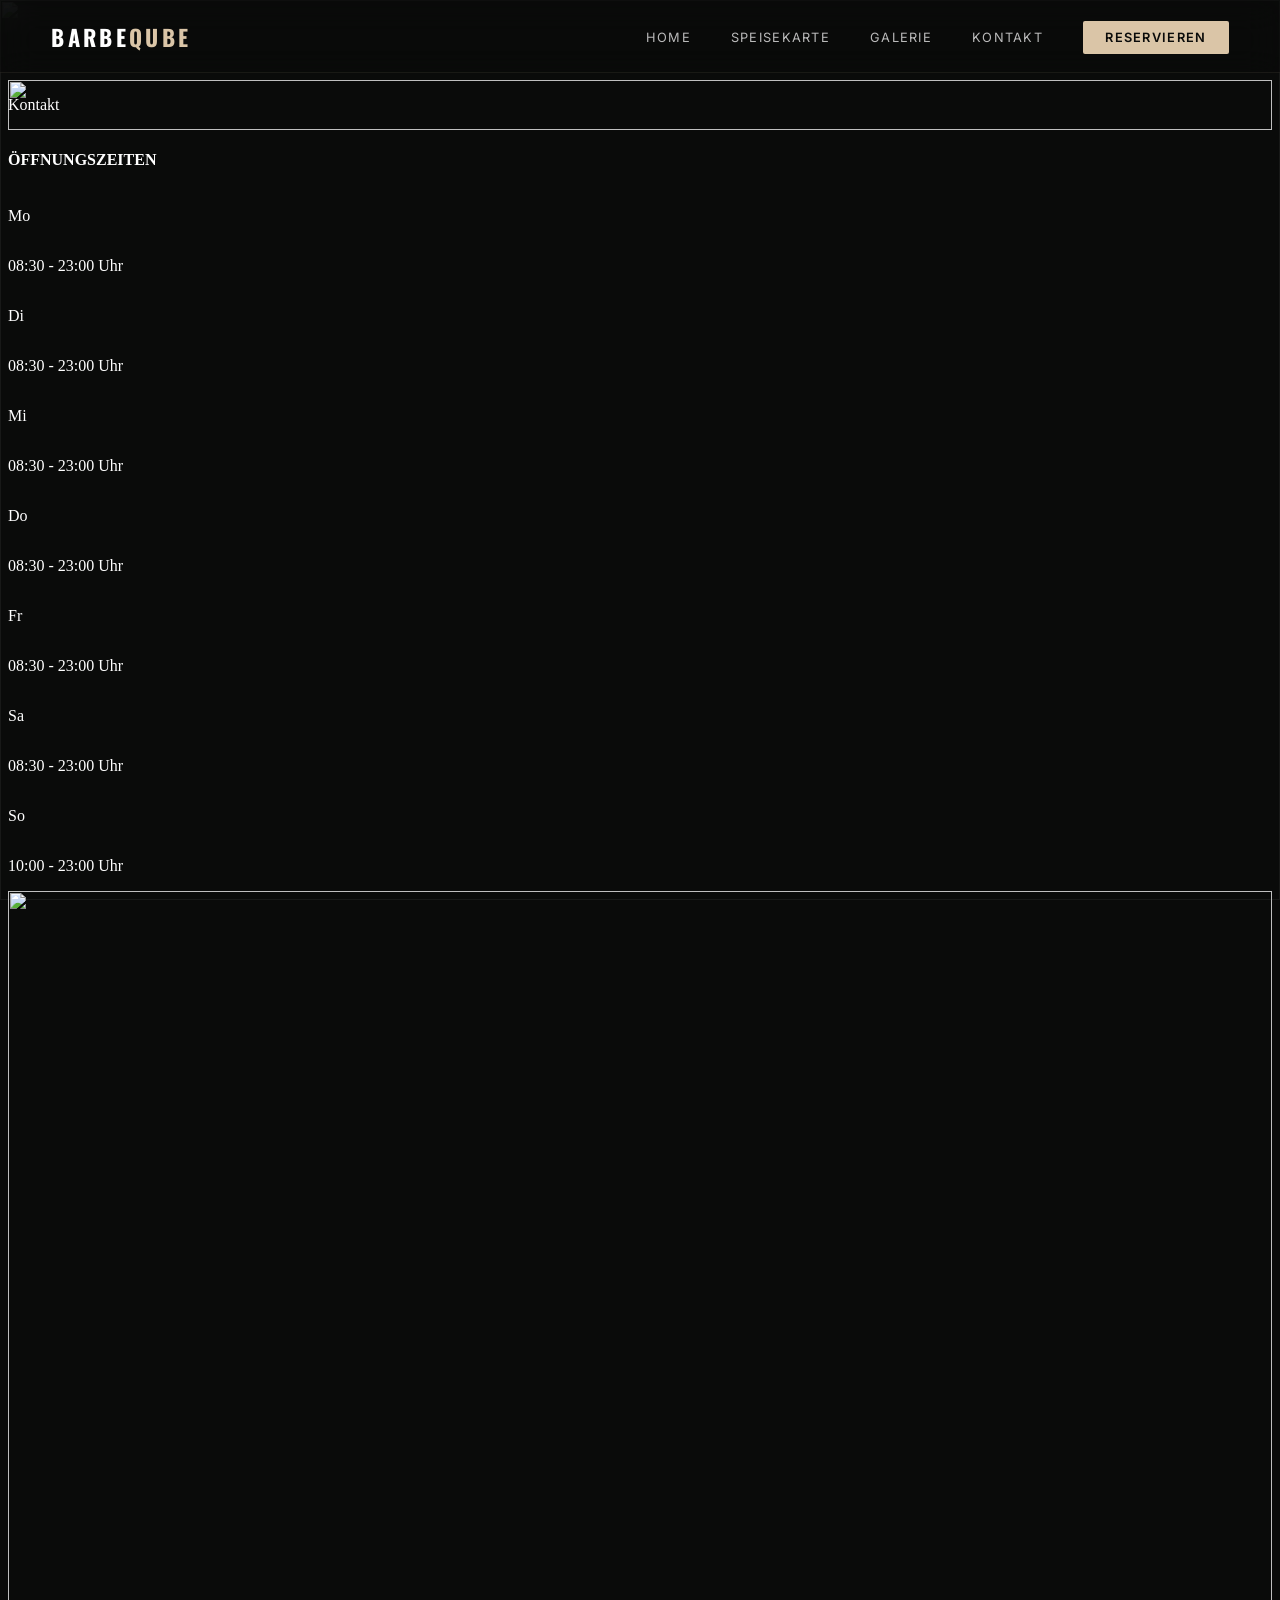
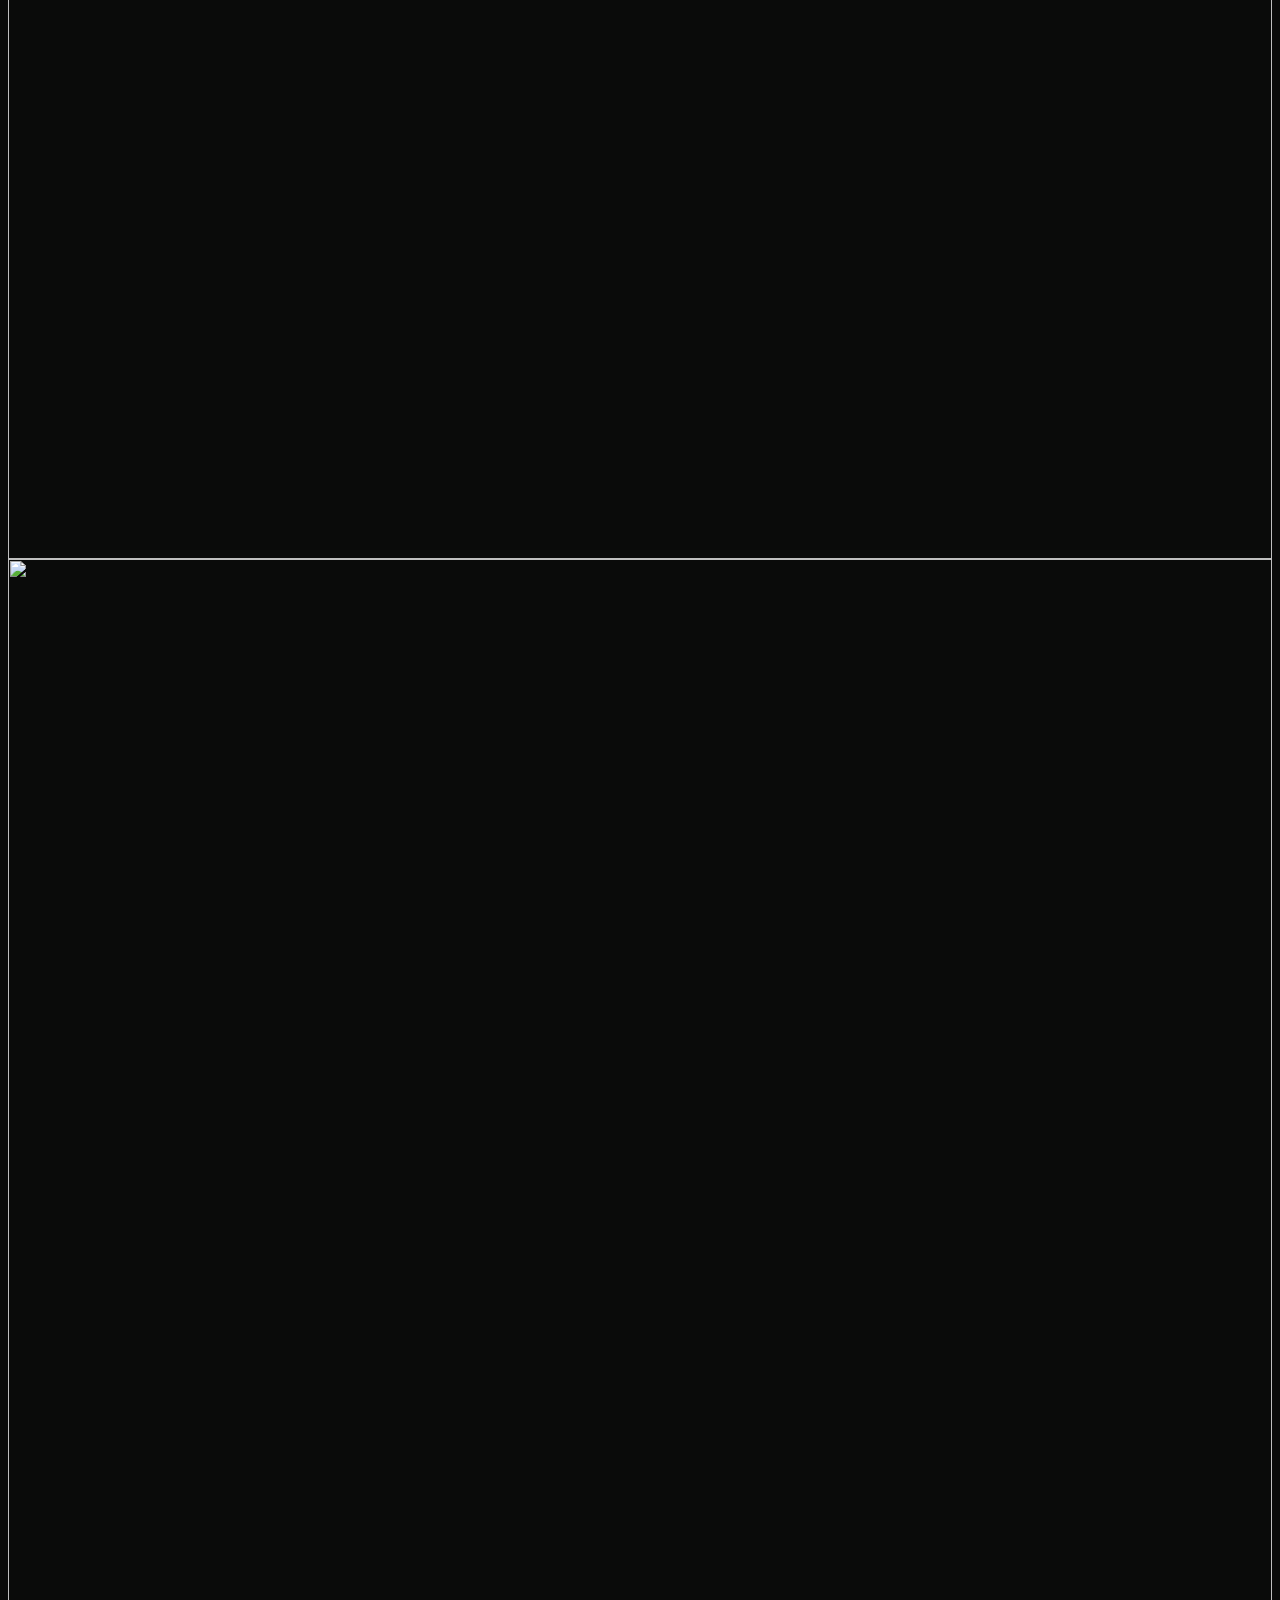
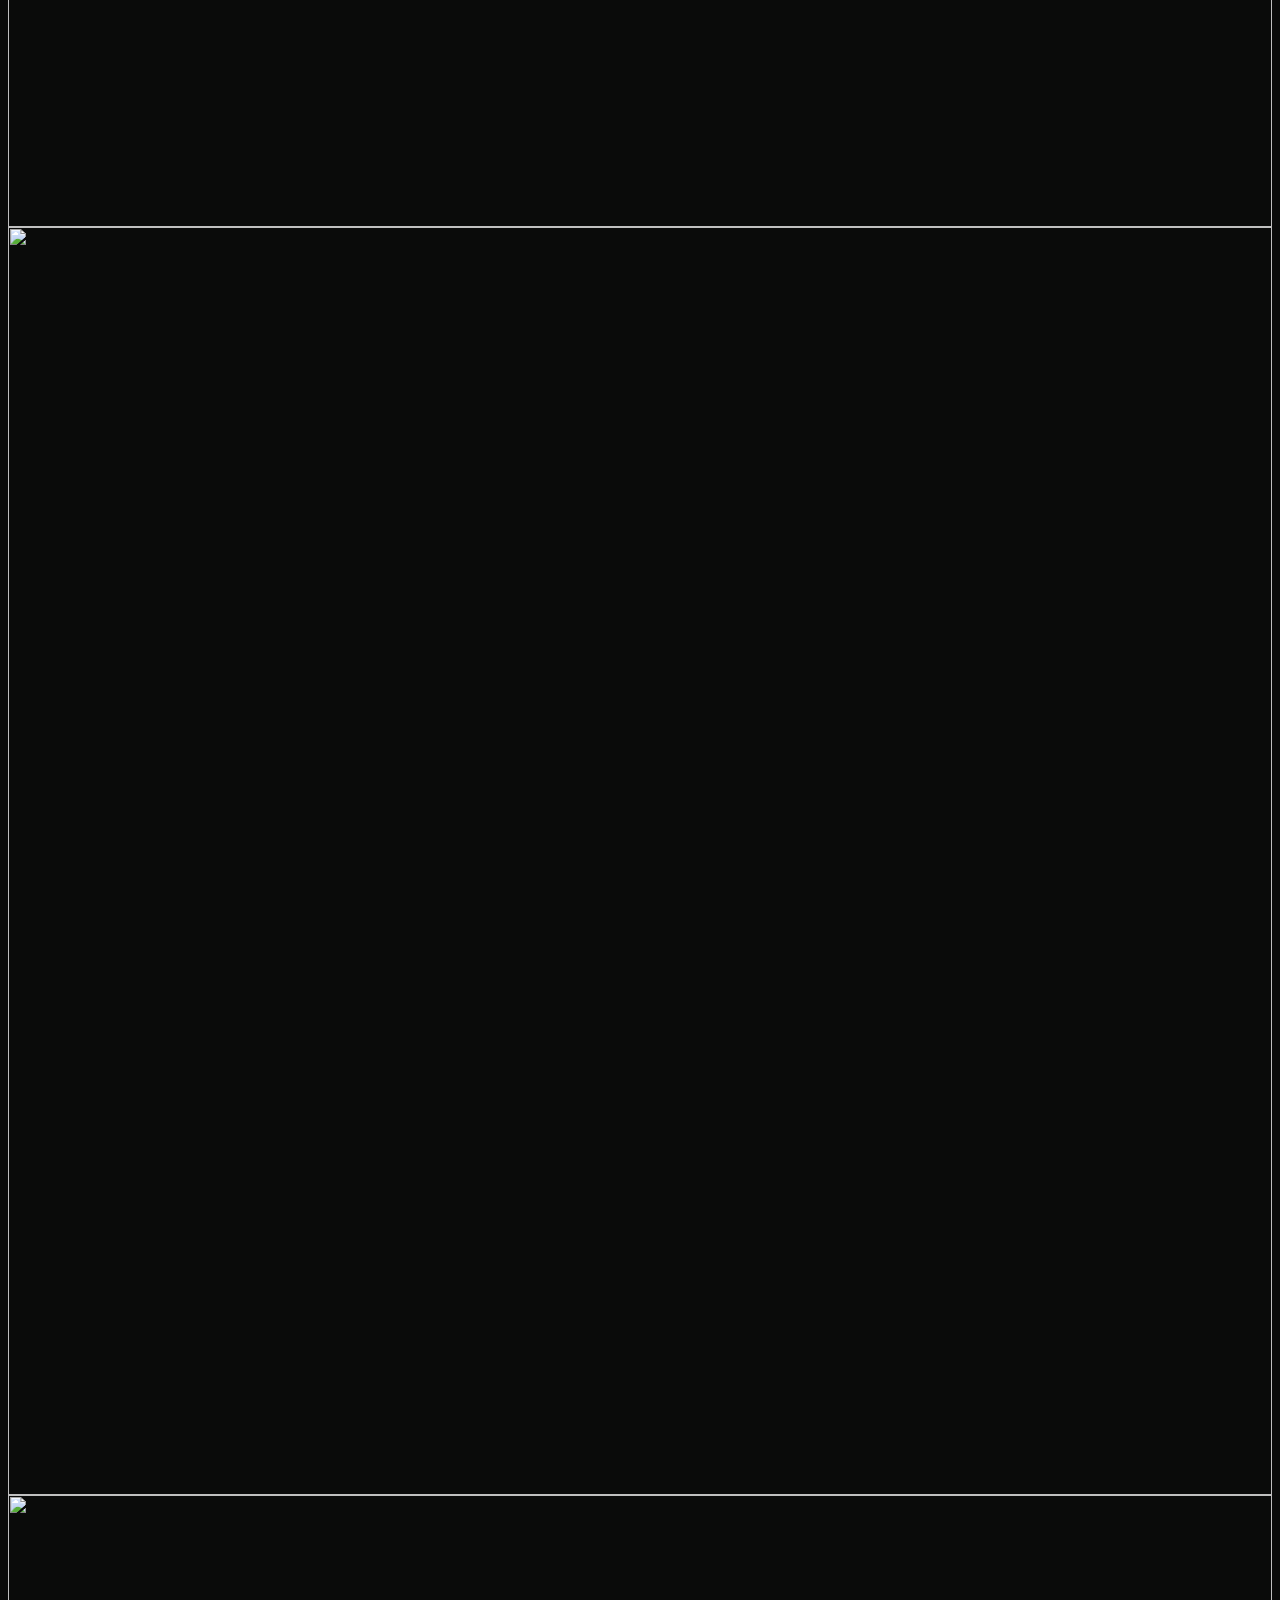
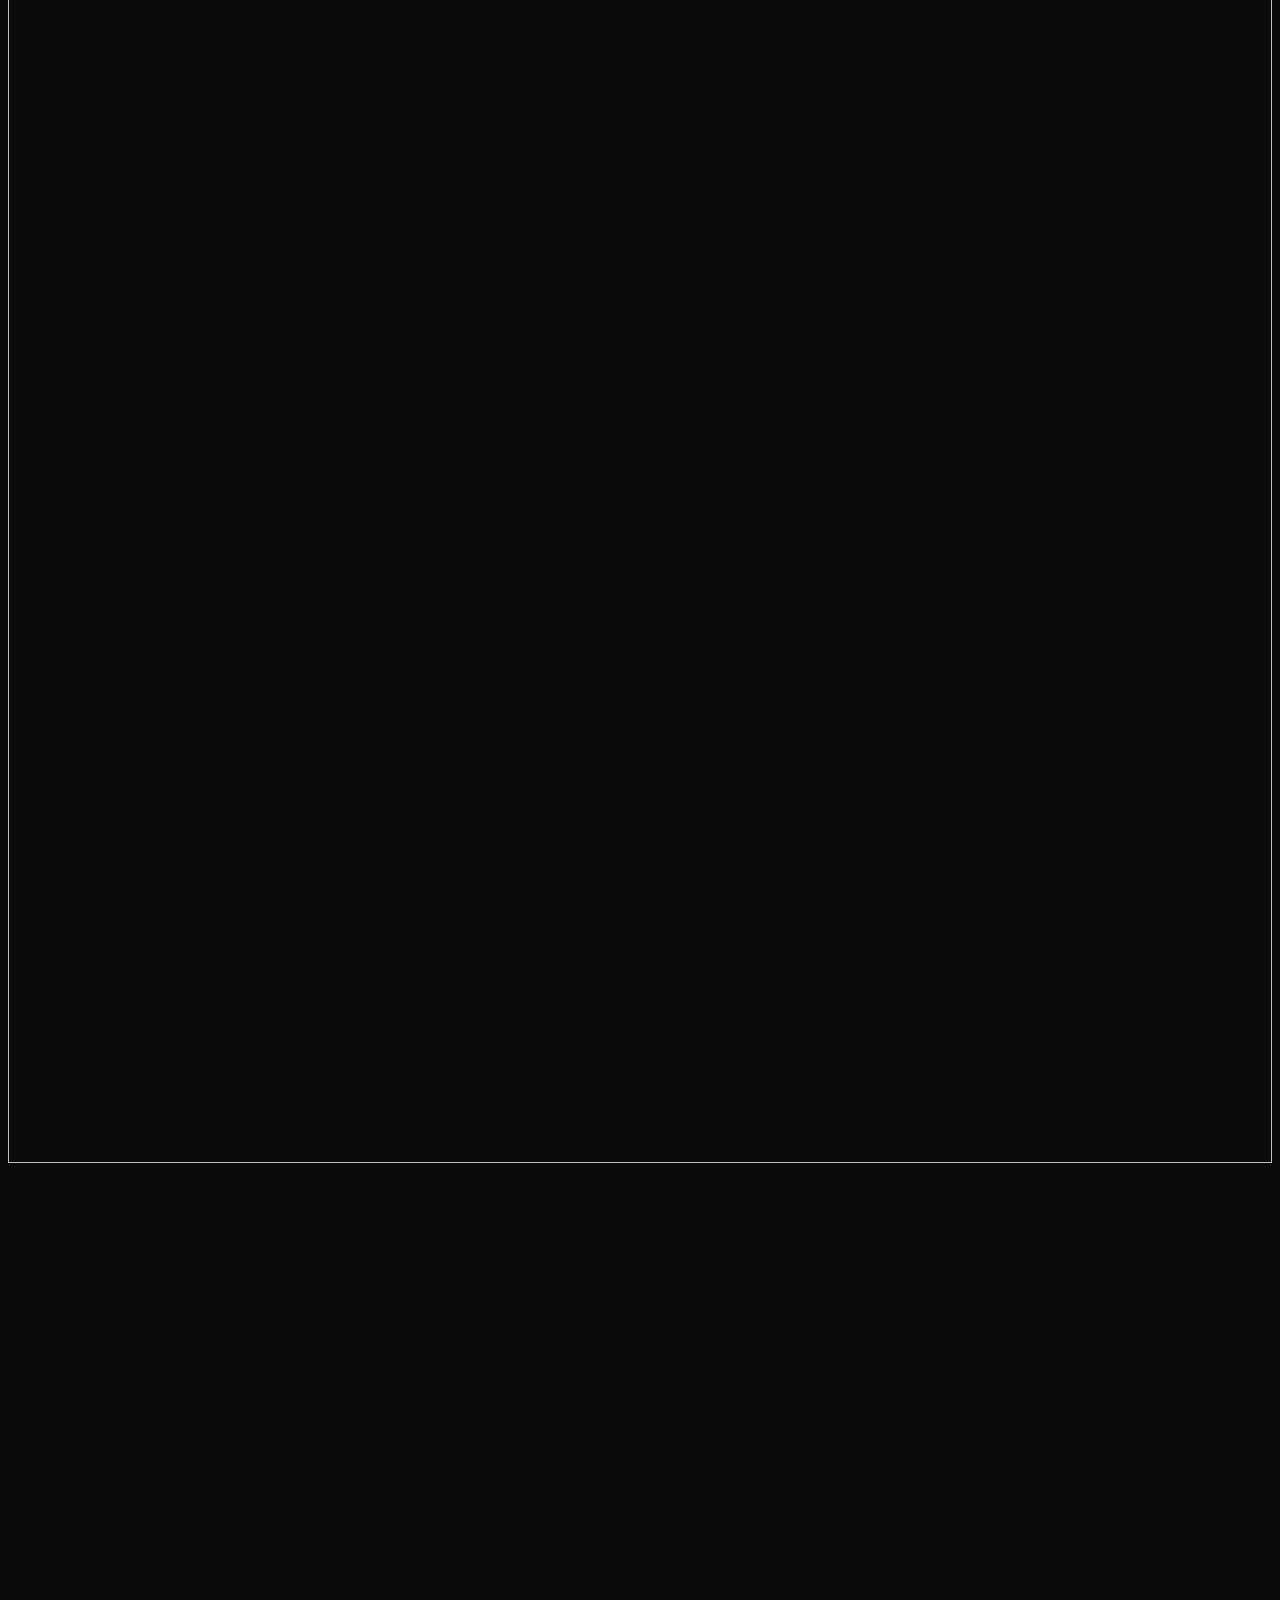
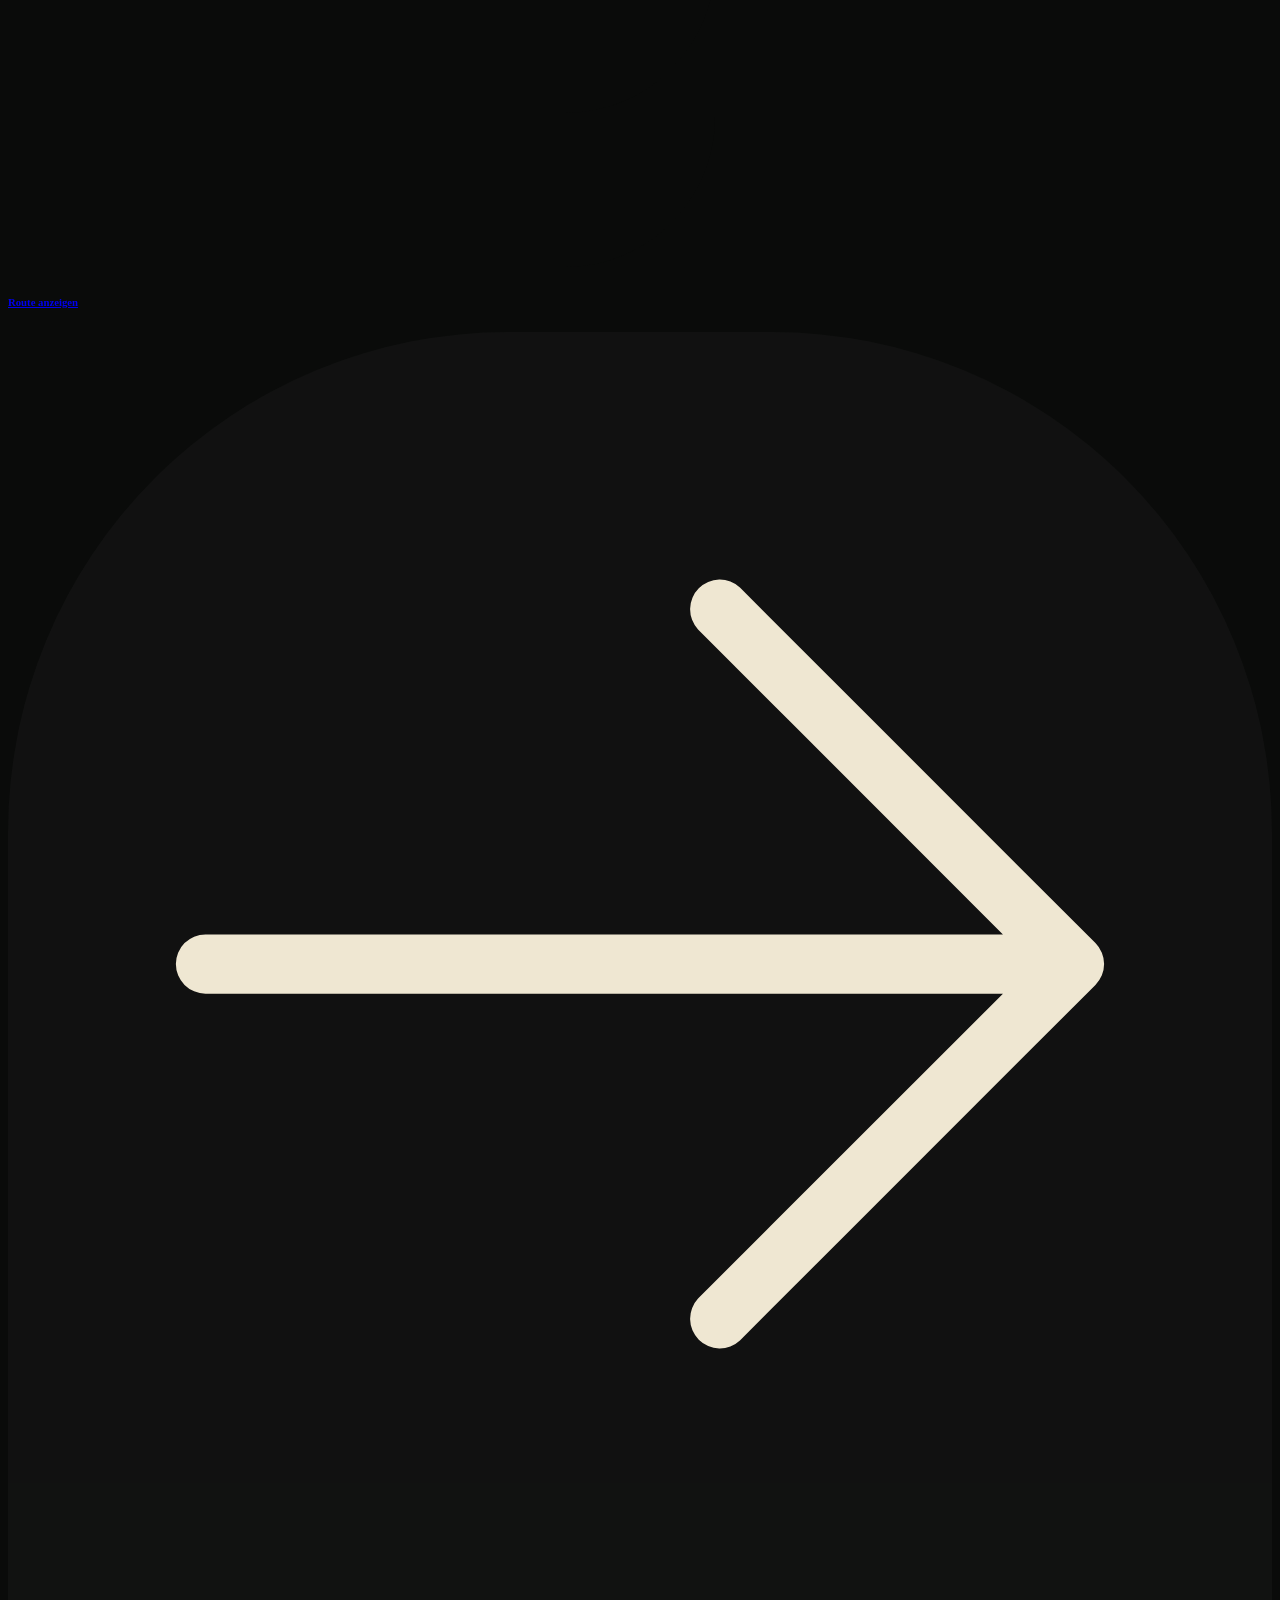
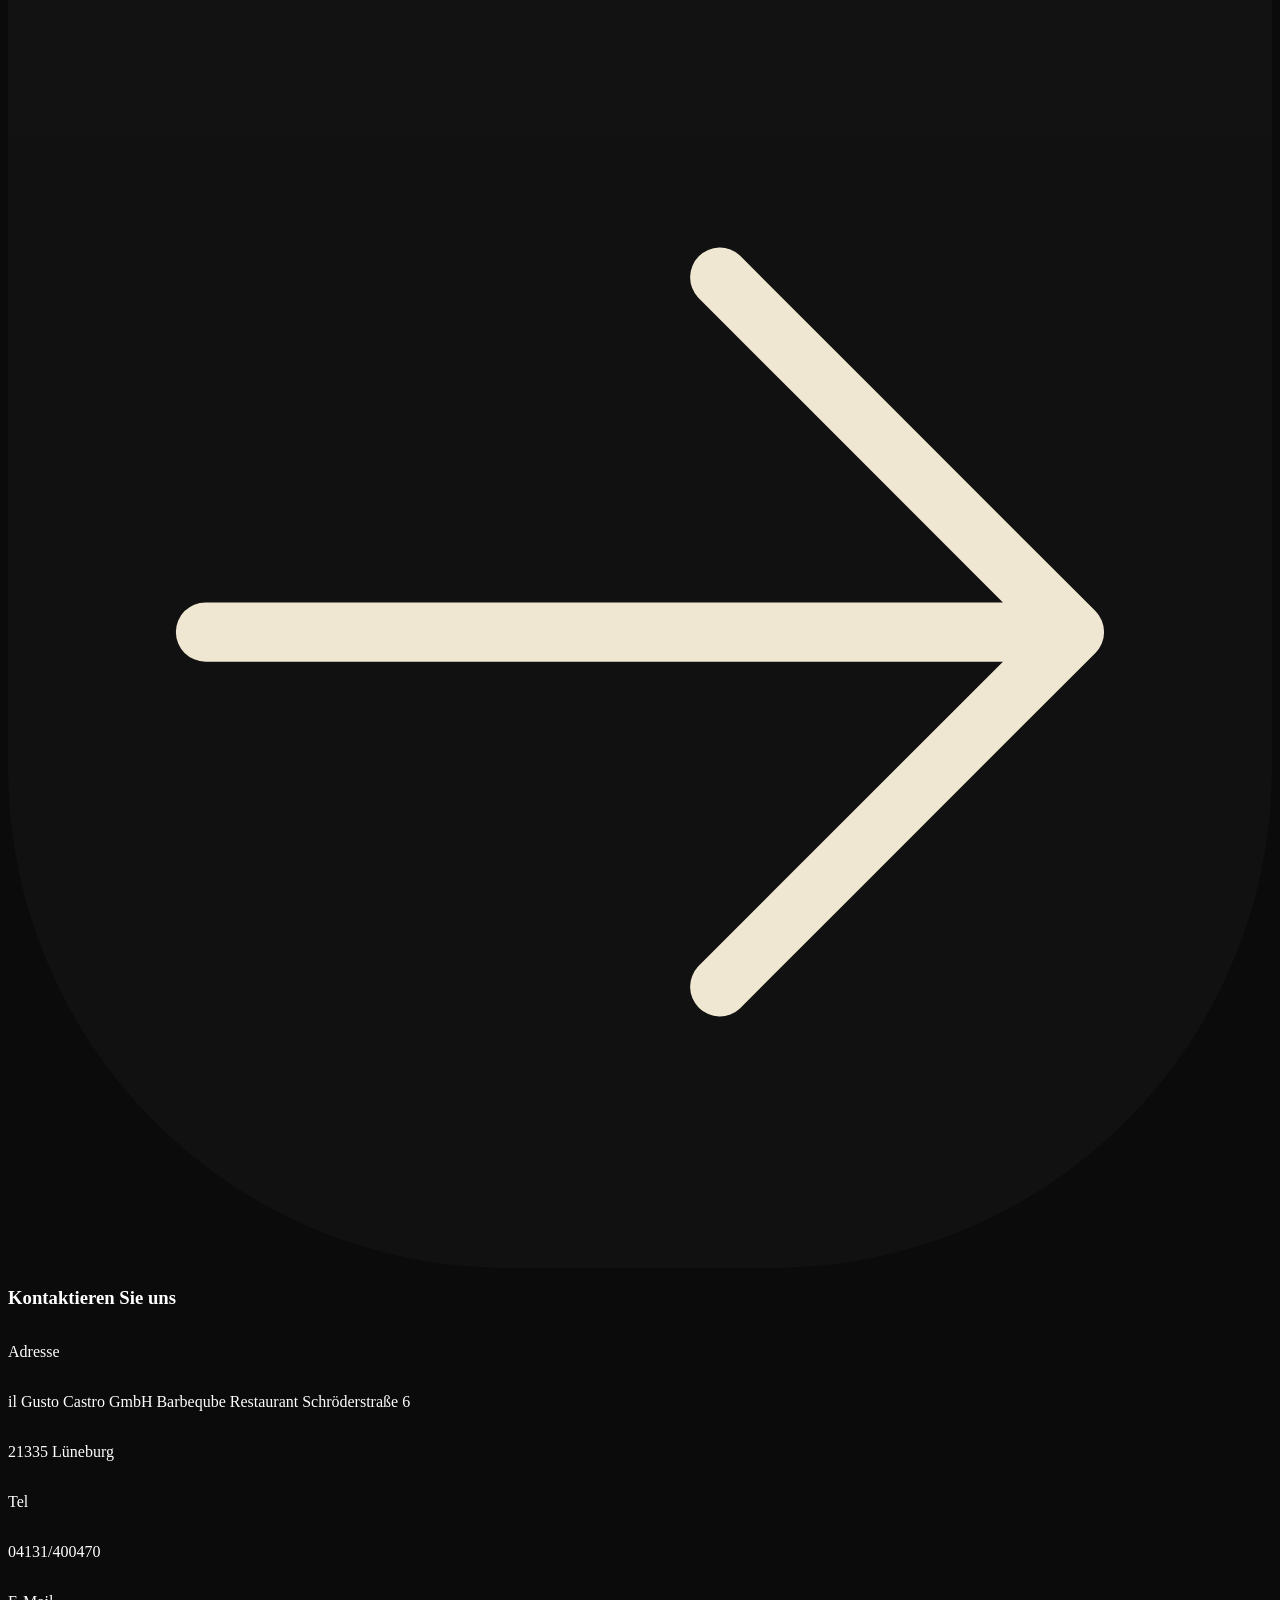
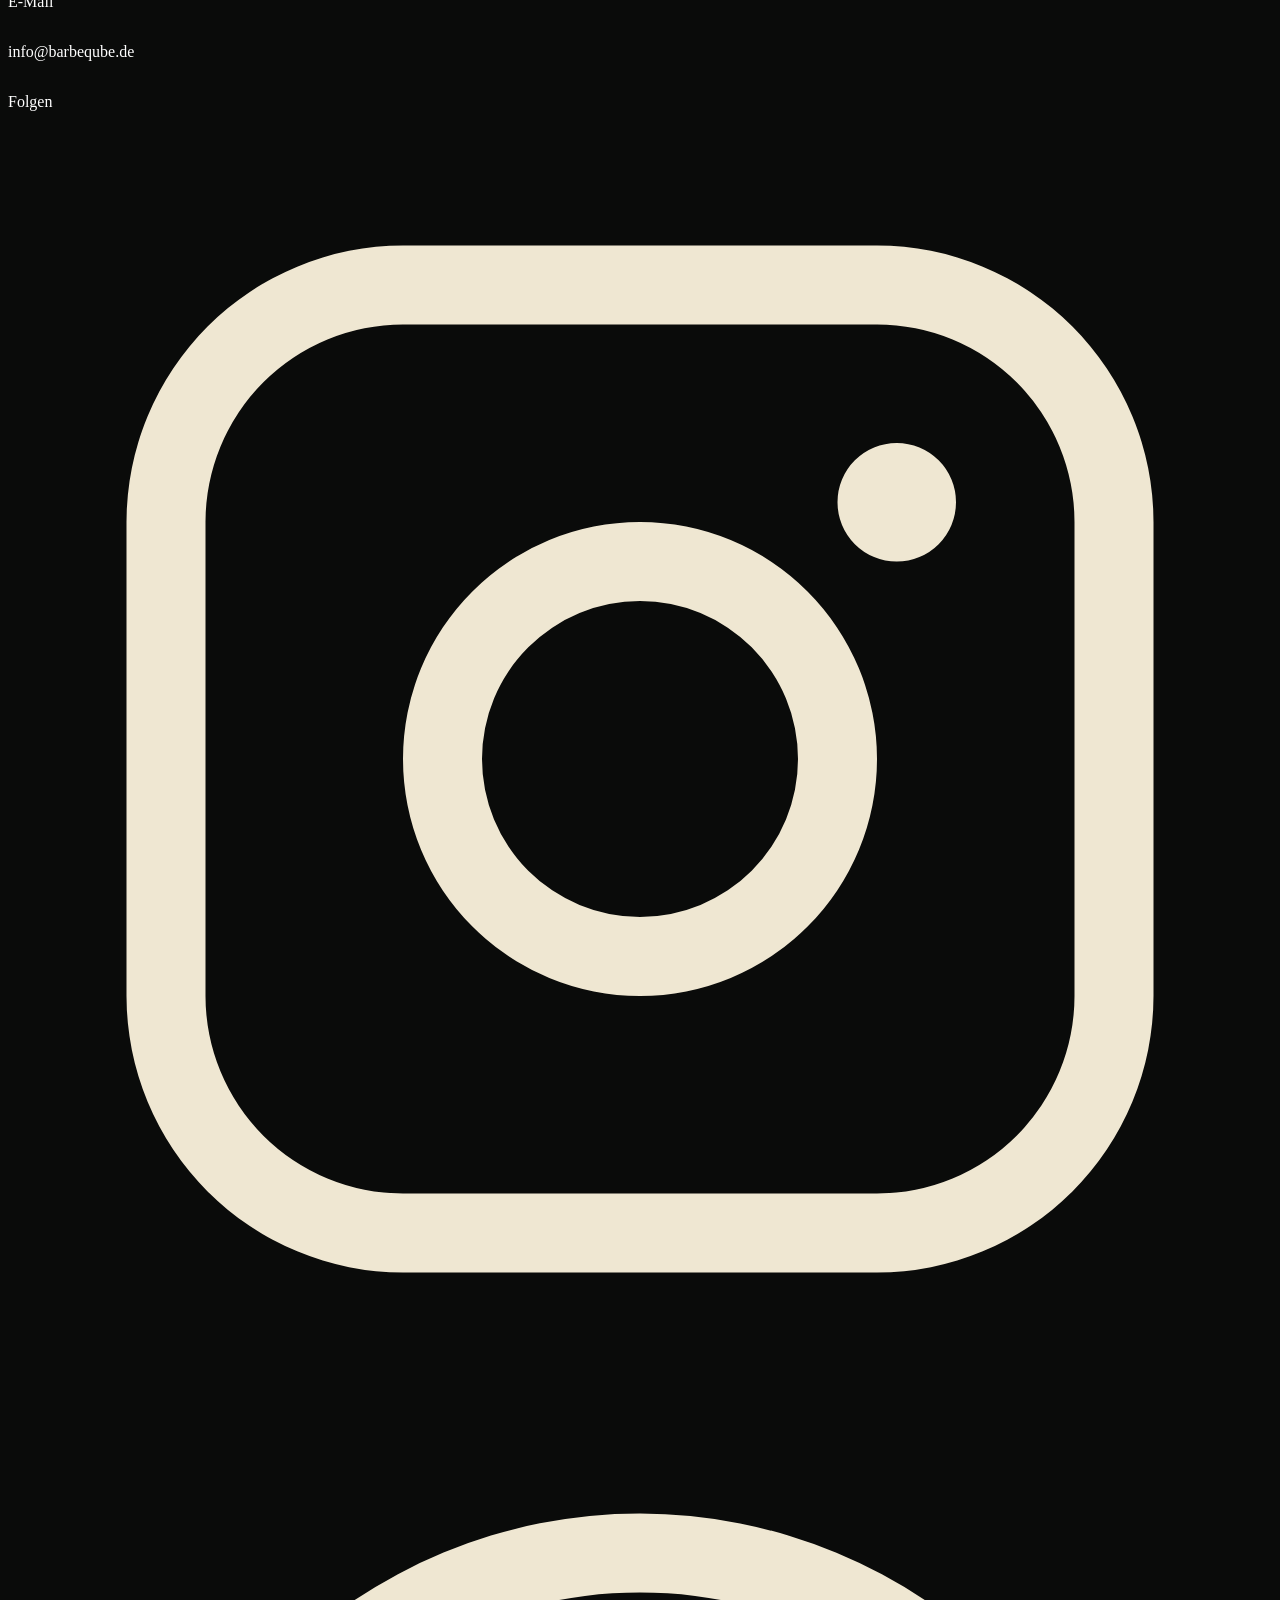
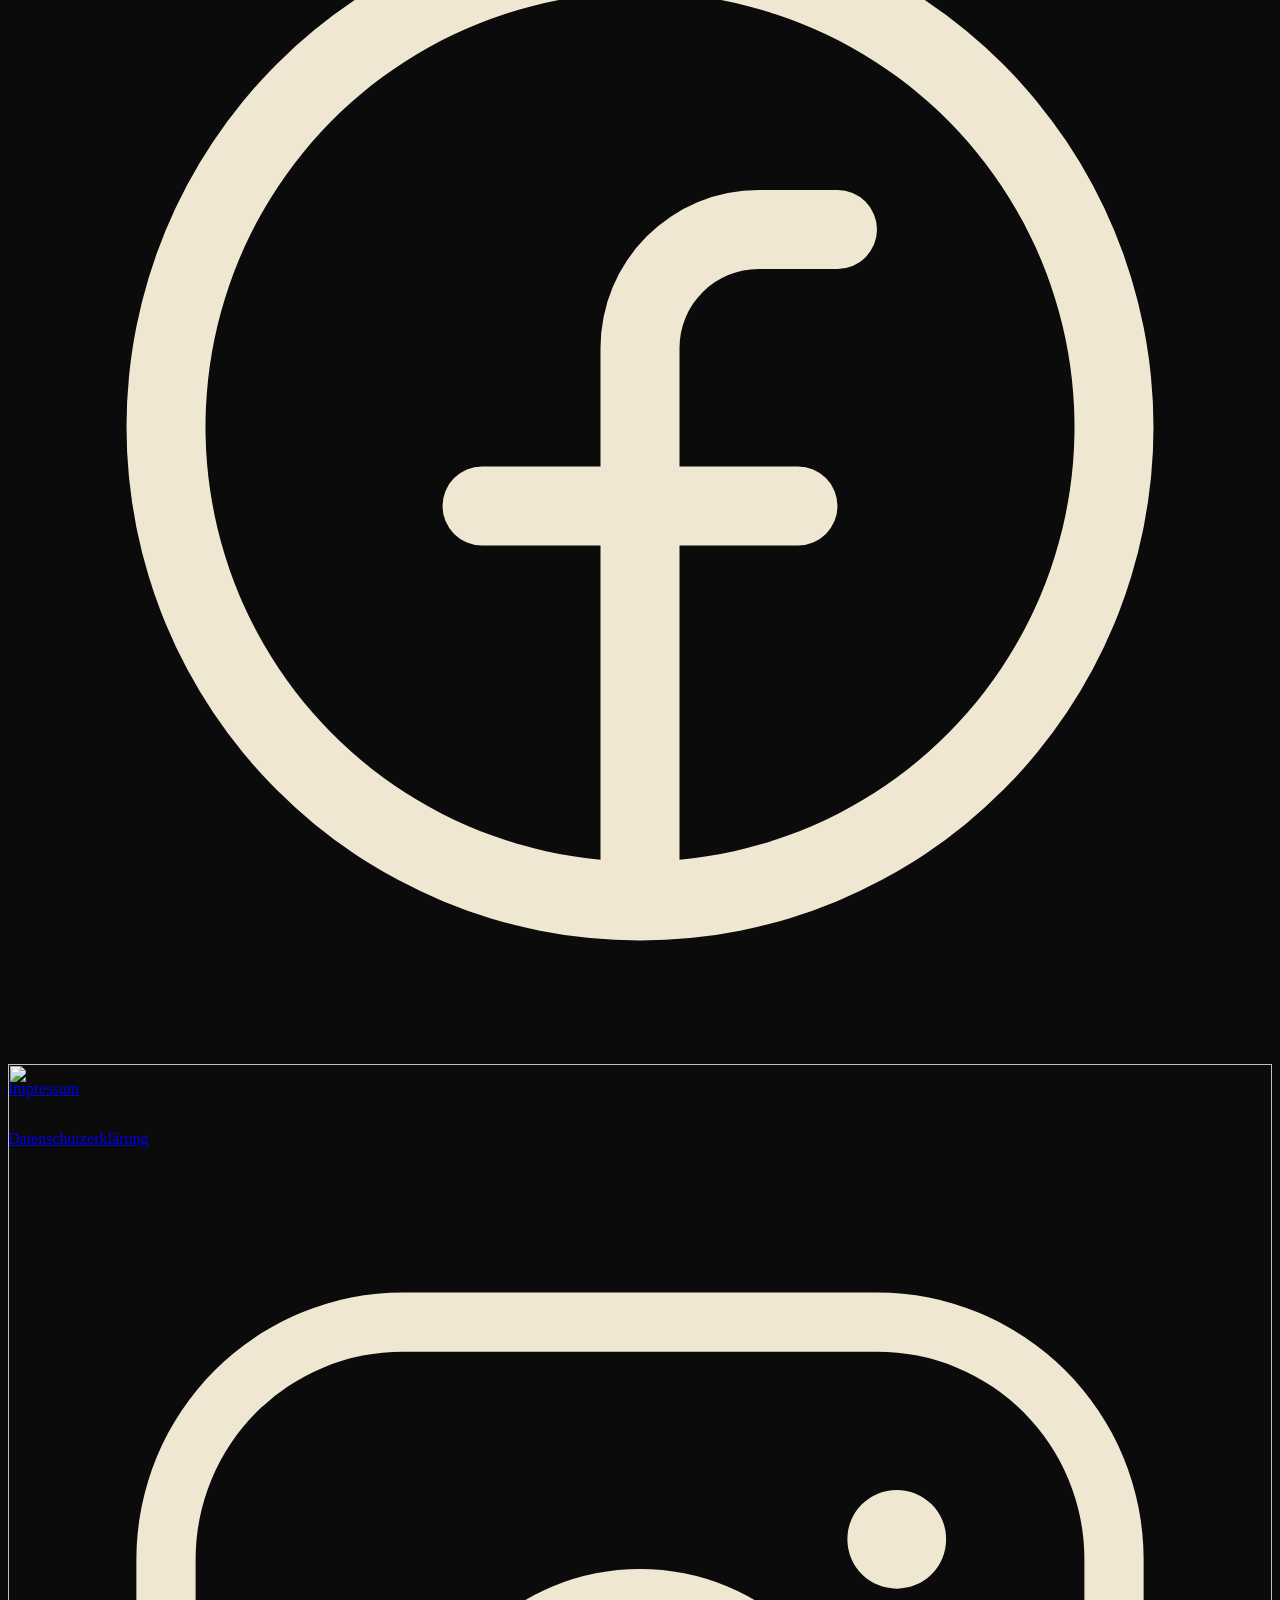
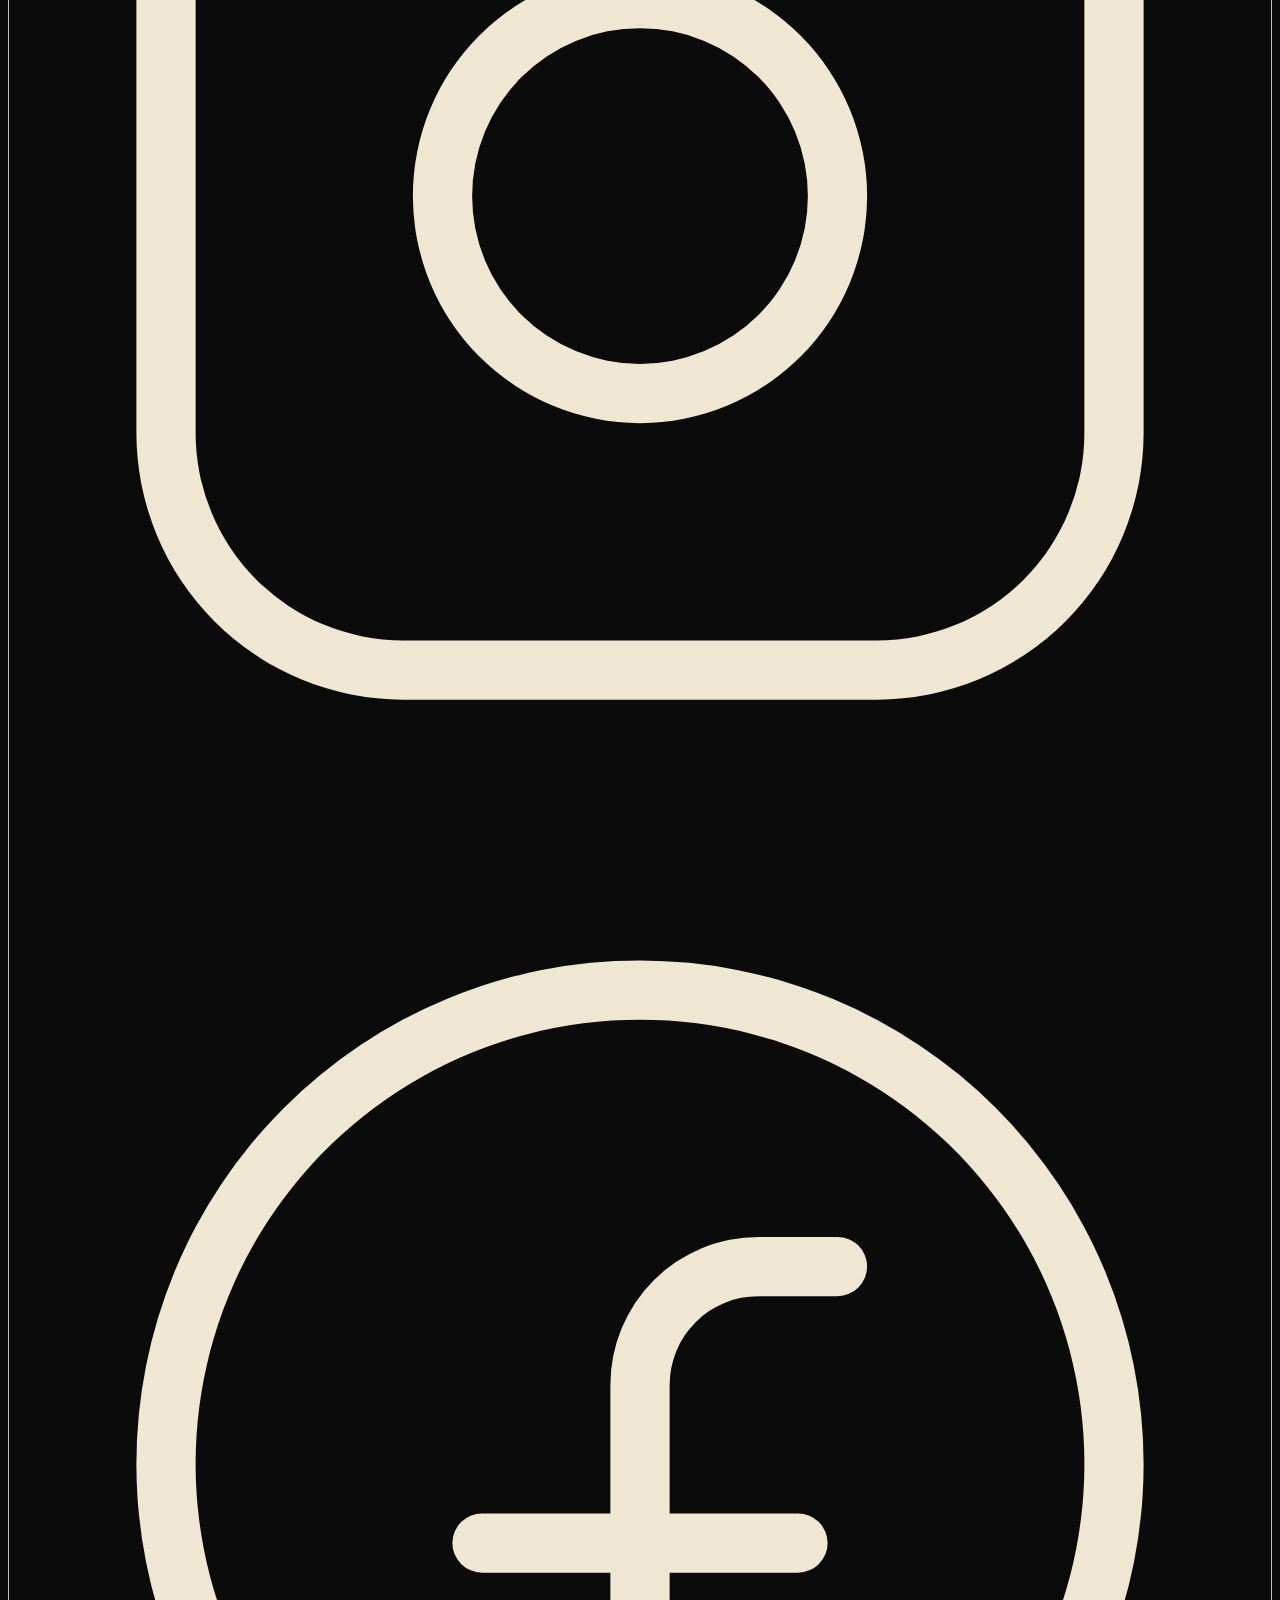
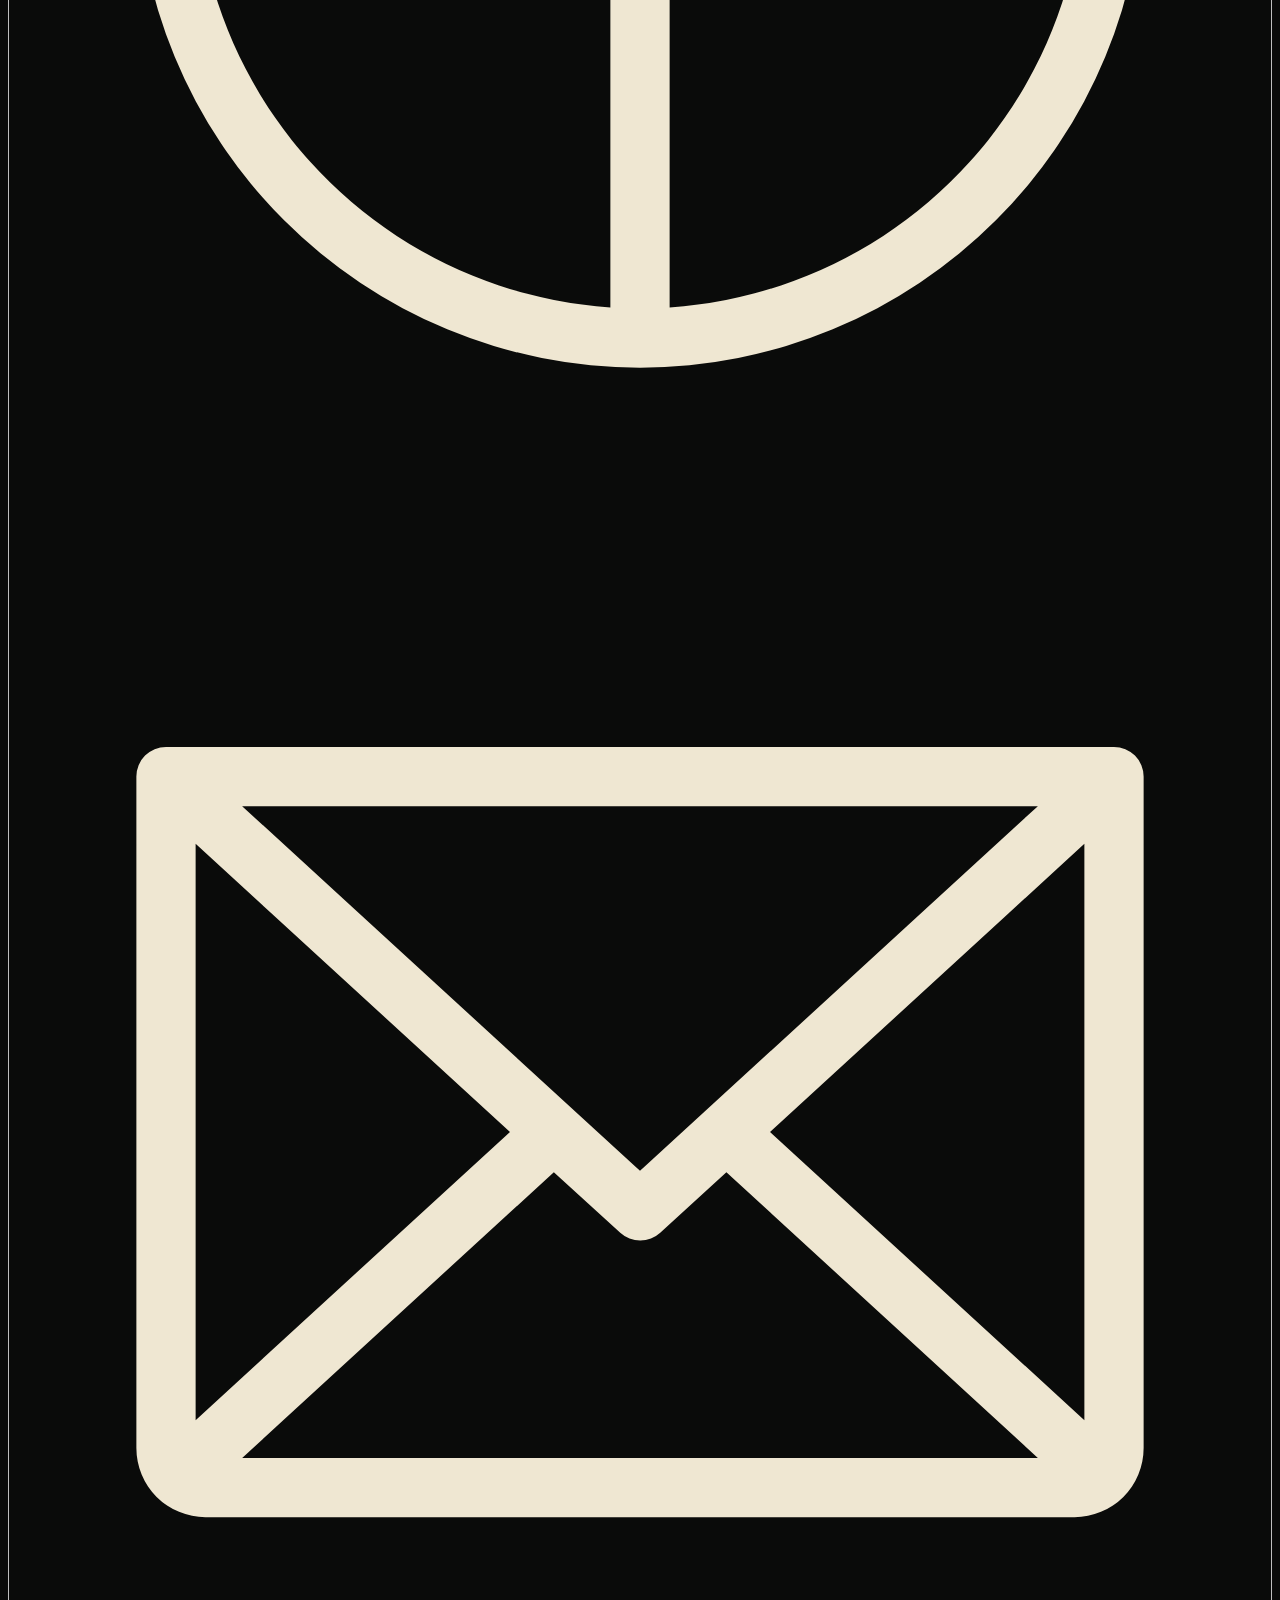
==== commit 318b3d4f: "Fix: hide Framer nav without removing DOM nodes to preserve images Removing Framer elements from the" ====
--- a/contact/index.html
+++ b/contact/index.html
@@ -69,9 +69,7 @@
   /* Remove any Framer badge */
   #__framer-badge-container { display: none !important; }
 
-  /* Force dark background on ALL Framer containers */
-  [class*="framer-"], .framer-body { background-color: #0a0b0a !important; }
-  /* Remove Framer nav container wrapper too */
+  /* Hide Framer nav wrapper too */
   [class*="framer-5dsdT"] { display: none !important; }
 </style>
 </head>
@@ -111,28 +109,18 @@
 <!-- End of bodyEnd -->
 
 <script>
-// Remove Framer's built-in nav after React hydration re-adds it
+// Hide Framer built-in nav after React hydration without removing DOM nodes
 (function() {
-  function removeFramerNav() {
+  function hideFramerNav() {
     document.querySelectorAll('.framer-5dsdT').forEach(function(el) {
-      el.style.cssText = 'display:none!important;visibility:hidden!important;pointer-events:none!important;';
-      var parent = el.parentElement;
-      if (parent && /framer.*container/i.test(parent.className || '')) {
-        parent.style.cssText = 'display:none!important;';
-      }
-      try { el.remove(); } catch(e) {}
+      el.style.setProperty('display', 'none', 'important');
+      el.style.setProperty('visibility', 'hidden', 'important');
     });
     var badge = document.getElementById('__framer-badge-container');
-    if (badge) badge.remove();
+    if (badge) { badge.style.setProperty('display', 'none', 'important'); }
   }
-  removeFramerNav();
-  var obs = new MutationObserver(function(mutations) {
-    var needsCheck = false;
-    for (var i = 0; i < mutations.length; i++) {
-      if (mutations[i].addedNodes.length) { needsCheck = true; break; }
-    }
-    if (needsCheck) removeFramerNav();
-  });
+  hideFramerNav();
+  var obs = new MutationObserver(function() { hideFramerNav(); });
   obs.observe(document.documentElement, { childList: true, subtree: true });
 })();
 </script>
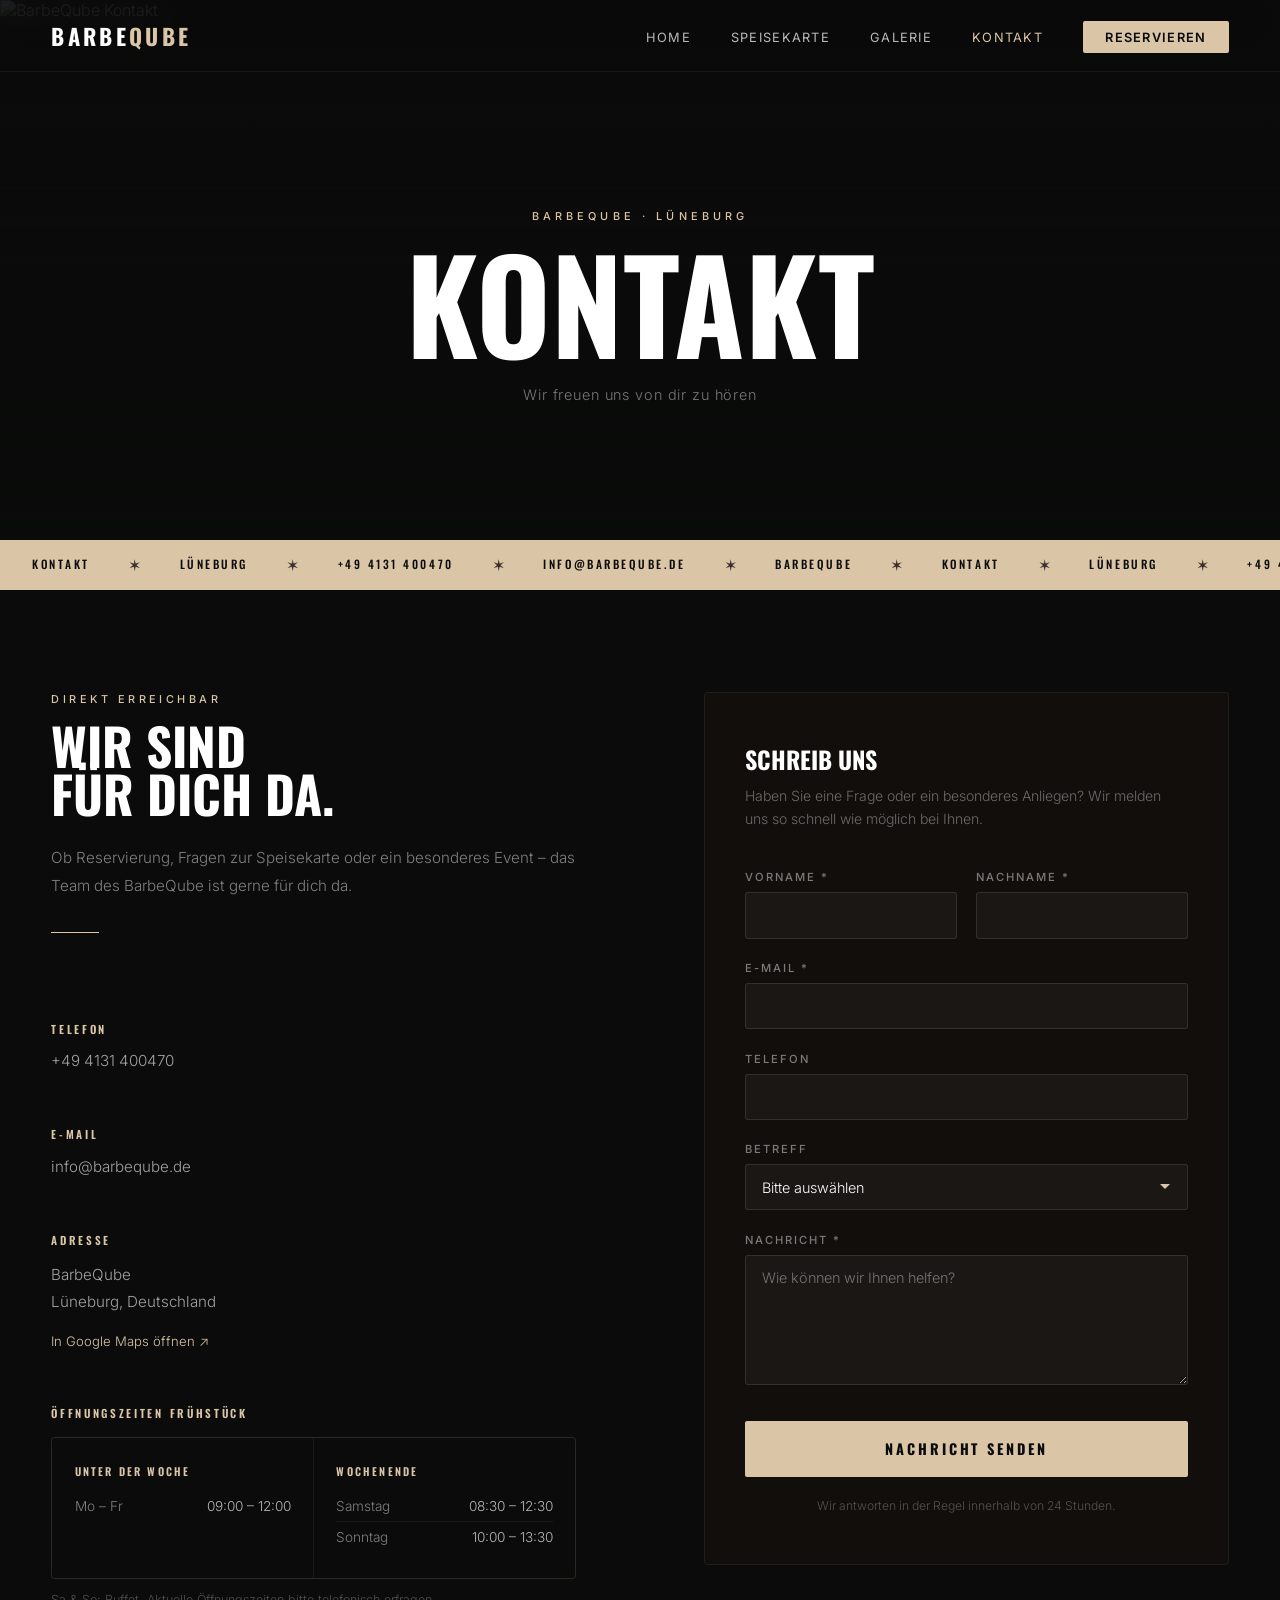
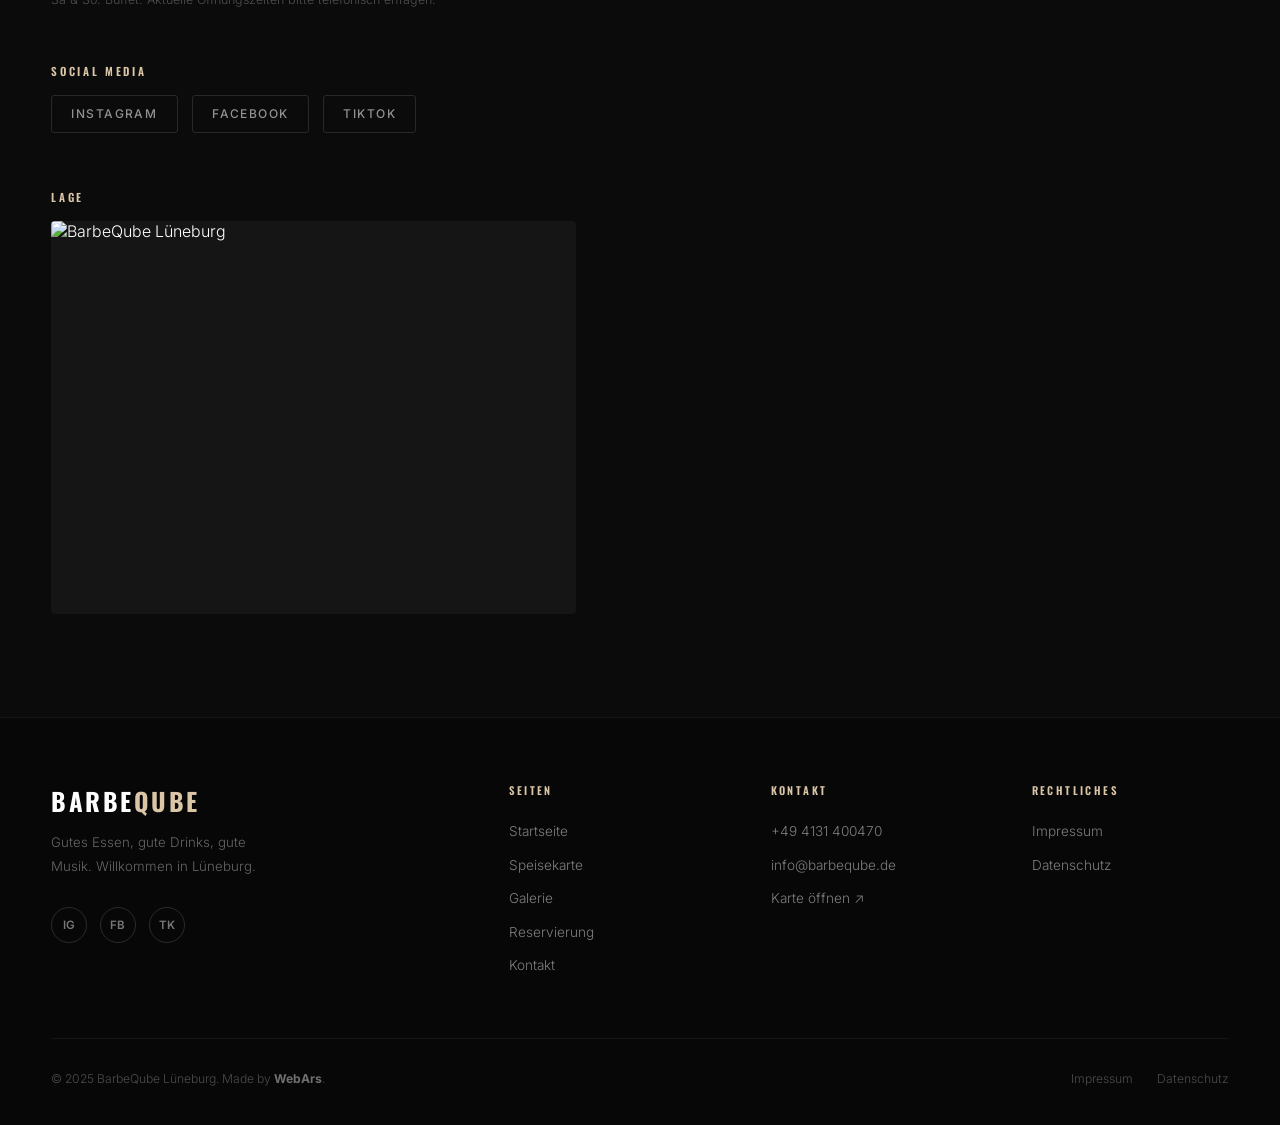
==== commit 2c1223c2: "Redesign gallery, contact, reservation subpages + menu hero/nav fixes - menu: center hero title and " ====
--- a/contact/index.html
+++ b/contact/index.html
@@ -1,140 +1,421 @@
 <!DOCTYPE html>
-
-<html lang="en"><head>
-<base href="/barbeqube/"/>
-<link href="styles.css" rel="stylesheet"/><script>(function(){var f=window.fetch;window.fetch=function(u,o){if(typeof u==='string'&&u.includes('.framercms')){return f('/assets/cms/'+u.split('/').pop(),o);}return f(u,o);};})();</script>
-<meta charset="utf-8"/>
-<!-- Start of headStart -->
-<!-- End of headStart -->
-<meta content="width=device-width" name="viewport"/>
-<meta content="Framer 4f3879e" name="generator"/>
-<title>Barbeqube – Kontakt </title>
-<meta content="Das beste Restaurant in Lüneburg – Hausgemachte Burger, leckeres Frühstück, zarte Steaks, italienische Pinsa, gesunde Bowls, täglich Happy Hour, neu: Smash Burger &amp; Giovanni L. Eis." name="description"/>
-<meta content="https://framerusercontent.com/sites/elglijYguCaZC2sw7RsoE/searchIndex-IYWIheCaeC5H.json" name="framer-search-index"/>
-<meta content="https://framerusercontent.com/sites/elglijYguCaZC2sw7RsoE/searchIndex-9TAwcgDwPJ2m.json" name="framer-search-index-fallback"/>
-<link href="assets/images/image-extra-1.jpg" media="(prefers-color-scheme: light)" rel="icon"/>
-<link href="assets/images/image-extra-2.png" media="(prefers-color-scheme: dark)" rel="icon"/>
-<link href="assets/images/image-extra-3.png" rel="apple-touch-icon"/>
-<!-- Open Graph / Facebook -->
-<meta content="website" property="og:type"/>
-<meta content="Barbeqube – Kontakt " property="og:title"/>
-<meta content="Das beste Restaurant in Lüneburg – Hausgemachte Burger, leckeres Frühstück, zarte Steaks, italienische Pinsa, gesunde Bowls, täglich Happy Hour, neu: Smash Burger &amp; Giovanni L. Eis." property="og:description"/>
-<meta content="assets/images/image-extra-4.png" property="og:image"/>
-<!-- Twitter -->
-<meta content="summary_large_image" name="twitter:card"/>
-<meta content="Barbeqube – Kontakt " name="twitter:title"/>
-<meta content="Das beste Restaurant in Lüneburg – Hausgemachte Burger, leckeres Frühstück, zarte Steaks, italienische Pinsa, gesunde Bowls, täglich Happy Hour, neu: Smash Burger &amp; Giovanni L. Eis." name="twitter:description"/>
-<meta content="assets/images/image-extra-4.png" name="twitter:image"/>
-<link crossorigin="" href="https://fonts.gstatic.com" rel="preconnect"/>
-<meta content="max-image-preview:large" name="robots"/><link href="https://monk69ozu.github.io/barbeqube/contact" rel="canonical"/><meta content="https://monk69ozu.github.io/barbeqube/contact" property="og:url"/><!-- Start of headEnd -->
-<!-- End of headEnd -->
-<link href="https://fonts.googleapis.com/css2?family=Oswald:wght@300;400;500;600;700&amp;family=Inter:wght@300;400;500;600&amp;display=swap" rel="stylesheet"/>
-<style id="custom-nav-styles">
-  :root { --black:#0a0b0a; --dark:#151515; --gold:#dac5a7; --gold-light:#ede0cc; --white:#ffffff; --ease:cubic-bezier(0.4,0,0.2,1); }
-  /* Hide Framer built-in nav */
-  .framer-5dsdT { display: none !important; }
-  /* Custom Nav */
-  /* Page fade-in transition */
-  @keyframes pageFadeIn { from { opacity: 0; } to { opacity: 1; } }
-  body { animation: pageFadeIn 0.45s ease forwards; }
-  #customNav {
-    position: fixed; top: 0; left: 0; right: 0; z-index: 9999;
-    display: flex; align-items: center; justify-content: space-between;
-    padding: 0 4vw; height: 72px;
-    background: rgba(10,11,10,0.45);
-    backdrop-filter: blur(14px);
-    -webkit-backdrop-filter: blur(14px);
-    border-bottom: 1px solid rgba(218,197,167,0.08);
-    transition: background 0.5s var(--ease), border-color 0.5s;
-    font-family: 'Inter', sans-serif;
+<html lang="de">
+<head>
+  <meta charset="utf-8">
+  <base href="/barbeqube/">
+  <meta name="viewport" content="width=device-width, initial-scale=1.0">
+  <title>Kontakt – BarbeQube Lüneburg</title>
+  <meta name="description" content="Kontaktiere das BarbeQube Lüneburg – Adresse, Öffnungszeiten, Telefon, E-Mail und Kontaktformular.">
+  <link rel="canonical" href="https://monk69ozu.github.io/barbeqube/contact/">
+  <link rel="icon" href="assets/images/image-extra-1.jpg" media="(prefers-color-scheme: light)">
+  <link rel="icon" href="assets/images/image-extra-2.png" media="(prefers-color-scheme: dark)">
+  <link rel="preconnect" href="https://fonts.googleapis.com">
+  <link rel="preconnect" href="https://fonts.gstatic.com" crossorigin>
+  <link href="https://fonts.googleapis.com/css2?family=Oswald:wght@300;400;500;600;700&family=Inter:wght@300;400;500;600&display=swap" rel="stylesheet">
+  <style>
+    :root {
+      --black: #0a0b0a; --dark: #151515; --brown-deep: rgb(25,14,12);
+      --brown: rgb(59,45,43); --gold: #dac5a7; --gold-light: #ede0cc;
+      --white: #ffffff; --ease: cubic-bezier(0.4,0,0.2,1);
+    }
+    *, *::before, *::after { box-sizing: border-box; margin: 0; padding: 0; }
+    html { scroll-behavior: smooth; overflow-x: hidden; }
+    body { background: var(--black); color: var(--white); font-family: 'Inter', sans-serif; font-weight: 300; overflow-x: hidden; }
+    ::-webkit-scrollbar { width: 4px; } ::-webkit-scrollbar-track { background: var(--black); } ::-webkit-scrollbar-thumb { background: var(--gold); border-radius: 2px; }
+    @keyframes pageFadeIn { from { opacity: 0; } to { opacity: 1; } }
+    body { animation: pageFadeIn 0.4s ease forwards; }
+
+    /* NAV */
+    nav { position: fixed; top: 0; left: 0; right: 0; z-index: 1000; display: flex; align-items: center; justify-content: space-between; padding: 0 4vw; height: 72px; background: rgba(10,11,10,0.5); backdrop-filter: blur(14px); -webkit-backdrop-filter: blur(14px); border-bottom: 1px solid rgba(218,197,167,0.08); transition: background 0.5s var(--ease), border-color 0.5s; }
+    nav.scrolled { background: rgba(10,11,10,0.95); border-color: rgba(218,197,167,0.15); }
+    .nav-logo { font-family: 'Oswald', sans-serif; font-size: 1.4rem; font-weight: 700; letter-spacing: 0.15em; color: var(--white); text-decoration: none; text-transform: uppercase; }
+    .nav-logo span { color: var(--gold); }
+    .nav-links { display: flex; align-items: center; gap: 2.5rem; list-style: none; }
+    .nav-links a { color: rgba(255,255,255,0.72); text-decoration: none; font-size: 0.8rem; font-weight: 400; letter-spacing: 0.1em; text-transform: uppercase; transition: color 0.3s; }
+    .nav-links a:hover, .nav-links a.active { color: var(--gold); }
+    .nav-cta { background: var(--gold) !important; color: var(--black) !important; padding: 0.55rem 1.4rem !important; border-radius: 2px; font-weight: 600 !important; }
+    .nav-cta:hover { background: var(--gold-light) !important; color: var(--black) !important; }
+    .nav-burger { display: none; cursor: pointer; flex-direction: column; gap: 5px; background: none; border: none; }
+    .nav-burger span { width: 26px; height: 2px; background: var(--white); display: block; }
+    .nav-mobile { display: none; position: fixed; inset: 0; background: var(--black); z-index: 999; flex-direction: column; align-items: center; justify-content: center; gap: 2.5rem; }
+    .nav-mobile.open { display: flex; }
+    .nav-mobile a { font-family: 'Oswald', sans-serif; font-size: 2rem; font-weight: 500; color: var(--white); text-decoration: none; letter-spacing: 0.1em; text-transform: uppercase; transition: color 0.3s; }
+    .nav-mobile a:hover { color: var(--gold); }
+
+    /* HERO */
+    .contact-hero { position: relative; height: 60vh; min-height: 420px; display: flex; align-items: center; justify-content: center; overflow: hidden; padding-top: 72px; }
+    .contact-hero-bg { position: absolute; inset: 0; }
+    .contact-hero-bg img { width: 100%; height: 100%; object-fit: cover; filter: brightness(0.25); }
+    .contact-hero-overlay { position: absolute; inset: 0; background: linear-gradient(to bottom, rgba(10,11,10,0.2) 0%, rgba(10,11,10,0.0) 35%, rgba(10,11,10,0.85) 100%); }
+    .contact-hero-content { position: relative; z-index: 2; text-align: center; padding: 0 4vw; }
+    .contact-hero-label { font-size: 0.68rem; font-weight: 500; letter-spacing: 0.38em; text-transform: uppercase; color: var(--gold); margin-bottom: 1.4rem; display: block; }
+    .contact-hero-title { font-family: 'Oswald', sans-serif; font-size: clamp(4rem, 10vw, 9rem); font-weight: 700; line-height: 0.88; text-transform: uppercase; }
+    .contact-hero-sub { margin-top: 1.8rem; font-size: 0.9rem; color: rgba(255,255,255,0.45); letter-spacing: 0.06em; }
+
+    /* MARQUEE */
+    .marquee-section { background: var(--gold); overflow: hidden; height: 50px; display: flex; align-items: center; }
+    .marquee-track { display: flex; animation: marqueeScroll 26s linear infinite; white-space: nowrap; }
+    .marquee-item { font-family: 'Oswald', sans-serif; font-size: 0.72rem; font-weight: 500; letter-spacing: 0.22em; text-transform: uppercase; color: var(--black); padding: 0 2rem; }
+    .marquee-dot { color: rgb(59,45,43); padding: 0 0.4rem; }
+    @keyframes marqueeScroll { from { transform: translateX(0); } to { transform: translateX(-50%); } }
+
+    /* CONTACT MAIN */
+    .contact-main { max-width: 1300px; margin: 0 auto; padding: 8vw 4vw; display: grid; grid-template-columns: 1fr 1fr; gap: 8rem; align-items: start; }
+
+    /* INFO SIDE */
+    .contact-info { display: flex; flex-direction: column; gap: 3.5rem; }
+    .contact-section-label { font-size: 0.68rem; font-weight: 500; letter-spacing: 0.32em; text-transform: uppercase; color: var(--gold); margin-bottom: 0.9rem; display: block; }
+    .contact-section-title { font-family: 'Oswald', sans-serif; font-size: clamp(2rem, 4vw, 3.2rem); font-weight: 700; text-transform: uppercase; line-height: 0.95; margin-bottom: 1.6rem; }
+    .contact-section-body { font-size: 0.95rem; line-height: 1.85; color: rgba(255,255,255,0.48); }
+    .contact-divider { width: 48px; height: 1px; background: var(--gold); margin: 2rem 0; }
+
+    .info-block { display: flex; flex-direction: column; gap: 0.6rem; }
+    .info-block-title { font-family: 'Oswald', sans-serif; font-size: 0.7rem; font-weight: 600; letter-spacing: 0.24em; text-transform: uppercase; color: var(--gold); margin-bottom: 0.3rem; display: block; }
+    .info-block a { color: rgba(255,255,255,0.62); text-decoration: none; font-size: 0.95rem; transition: color 0.3s; display: block; }
+    .info-block a:hover { color: var(--gold); }
+    .info-block p { color: rgba(255,255,255,0.62); font-size: 0.95rem; line-height: 1.75; }
+
+    .hours-grid { display: grid; grid-template-columns: 1fr 1fr; gap: 1px; background: rgba(218,197,167,0.08); border: 1px solid rgba(218,197,167,0.08); border-radius: 4px; overflow: hidden; }
+    .hours-card { background: var(--black); padding: 1.6rem 1.4rem; }
+    .hours-card-title { font-family: 'Oswald', sans-serif; font-size: 0.68rem; font-weight: 600; letter-spacing: 0.2em; text-transform: uppercase; color: var(--gold); margin-bottom: 0.7rem; display: block; }
+    .hours-row { display: flex; justify-content: space-between; gap: 1rem; padding: 0.45rem 0; border-bottom: 1px solid rgba(255,255,255,0.05); font-size: 0.85rem; }
+    .hours-row:last-child { border-bottom: none; }
+    .hours-day { color: rgba(255,255,255,0.48); }
+    .hours-time { color: rgba(255,255,255,0.7); text-align: right; }
+
+    .social-links { display: flex; gap: 0.9rem; margin-top: 0.5rem; }
+    .social-link { display: flex; align-items: center; gap: 0.7rem; padding: 0.65rem 1.2rem; border: 1px solid rgba(255,255,255,0.12); border-radius: 3px; color: rgba(255,255,255,0.55); text-decoration: none; font-size: 0.75rem; font-weight: 500; letter-spacing: 0.12em; text-transform: uppercase; transition: border-color 0.3s, color 0.3s; }
+    .social-link:hover { border-color: var(--gold); color: var(--gold); }
+
+    /* MAP EMBED */
+    .map-block { position: relative; border-radius: 4px; overflow: hidden; aspect-ratio: 4/3; background: var(--dark); margin-top: 0.5rem; }
+    .map-block iframe { width: 100%; height: 100%; border: none; display: block; }
+    .map-overlay-link { position: absolute; inset: 0; display: flex; align-items: center; justify-content: center; background: rgba(10,11,10,0.0); transition: background 0.3s; text-decoration: none; }
+    .map-overlay-link:hover { background: rgba(10,11,10,0.3); }
+    .map-overlay-btn { background: var(--gold); color: var(--black); font-family: 'Oswald', sans-serif; font-size: 0.75rem; font-weight: 700; letter-spacing: 0.18em; text-transform: uppercase; padding: 0.6rem 1.4rem; border-radius: 2px; opacity: 0; transition: opacity 0.3s; }
+    .map-overlay-link:hover .map-overlay-btn { opacity: 1; }
+
+    /* FORM SIDE */
+    .contact-form-wrap { background: rgb(18,14,12); border: 1px solid rgba(218,197,167,0.08); border-radius: 4px; padding: 3rem 2.5rem; }
+    .form-title { font-family: 'Oswald', sans-serif; font-size: 1.5rem; font-weight: 700; text-transform: uppercase; margin-bottom: 0.5rem; }
+    .form-subtitle { font-size: 0.88rem; color: rgba(255,255,255,0.38); margin-bottom: 2.5rem; line-height: 1.6; }
+    .form-group { margin-bottom: 1.4rem; }
+    .form-row { display: grid; grid-template-columns: 1fr 1fr; gap: 1.2rem; }
+    label { display: block; font-size: 0.7rem; font-weight: 500; letter-spacing: 0.18em; text-transform: uppercase; color: rgba(255,255,255,0.45); margin-bottom: 0.5rem; }
+    input, textarea, select {
+      width: 100%; background: rgba(255,255,255,0.04); border: 1px solid rgba(255,255,255,0.1); border-radius: 3px;
+      color: var(--white); font-family: 'Inter', sans-serif; font-size: 0.9rem; font-weight: 300;
+      padding: 0.85rem 1rem; outline: none; transition: border-color 0.3s;
+      -webkit-appearance: none; appearance: none;
+    }
+    input:focus, textarea:focus, select:focus { border-color: rgba(218,197,167,0.45); }
+    textarea { min-height: 130px; resize: vertical; }
+    select { background-image: url("data:image/svg+xml,%3Csvg xmlns='http://www.w3.org/2000/svg' width='12' height='8' viewBox='0 0 12 8'%3E%3Cpath fill='%23dac5a7' d='M1 1l5 5 5-5'/%3E%3C/svg%3E"); background-repeat: no-repeat; background-position: right 1rem center; padding-right: 2.5rem; cursor: pointer; }
+    select option { background: rgb(18,14,12); color: var(--white); }
+    .form-submit { margin-top: 2rem; }
+    .btn-submit { width: 100%; background: var(--gold); color: var(--black); font-family: 'Oswald', sans-serif; font-size: 0.9rem; font-weight: 700; letter-spacing: 0.2em; text-transform: uppercase; border: none; border-radius: 2px; padding: 1.1rem 2rem; cursor: pointer; transition: background 0.3s, transform 0.2s; }
+    .btn-submit:hover { background: var(--gold-light); transform: translateY(-2px); }
+    .form-note { margin-top: 1.2rem; font-size: 0.76rem; color: rgba(255,255,255,0.28); line-height: 1.6; text-align: center; }
+    .form-success { display: none; text-align: center; padding: 3rem 1rem; }
+    .form-success-icon { font-size: 2.5rem; margin-bottom: 1rem; }
+    .form-success-title { font-family: 'Oswald', sans-serif; font-size: 1.5rem; font-weight: 700; text-transform: uppercase; color: var(--gold); margin-bottom: 0.5rem; }
+    .form-success-body { font-size: 0.9rem; color: rgba(255,255,255,0.45); }
+
+    /* FOOTER */
+    footer { background: #060706; padding: 5vw 4vw 3vw; border-top: 1px solid rgba(218,197,167,0.07); }
+    .footer-inner { max-width: 1300px; margin: 0 auto; }
+    .footer-top { display: grid; grid-template-columns: 2fr 1fr 1fr 1fr; gap: 4rem; padding-bottom: 4rem; border-bottom: 1px solid rgba(255,255,255,0.05); }
+    .footer-logo { font-family: 'Oswald', sans-serif; font-size: 1.55rem; font-weight: 700; letter-spacing: 0.1em; text-transform: uppercase; color: var(--white); }
+    .footer-logo span { color: var(--gold); }
+    .footer-tagline { margin-top: 0.8rem; font-size: 0.83rem; color: rgba(255,255,255,0.38); line-height: 1.75; max-width: 26ch; }
+    .footer-social { margin-top: 1.8rem; display: flex; gap: 0.8rem; }
+    .footer-social a { width: 36px; height: 36px; border: 1px solid rgba(255,255,255,0.14); border-radius: 50%; display: flex; align-items: center; justify-content: center; color: rgba(255,255,255,0.45); text-decoration: none; font-size: 0.72rem; font-weight: 600; transition: border-color 0.3s, color 0.3s; }
+    .footer-social a:hover { border-color: var(--gold); color: var(--gold); }
+    .footer-col-title { font-family: 'Oswald', sans-serif; font-size: 0.68rem; font-weight: 600; letter-spacing: 0.22em; text-transform: uppercase; color: var(--gold); margin-bottom: 1.4rem; display: block; }
+    .footer-links { list-style: none; display: flex; flex-direction: column; gap: 0.85rem; }
+    .footer-links a { font-size: 0.85rem; color: rgba(255,255,255,0.48); text-decoration: none; transition: color 0.3s; }
+    .footer-links a:hover { color: var(--gold); }
+    .footer-bottom { padding-top: 2rem; display: flex; justify-content: space-between; align-items: center; gap: 1rem; flex-wrap: wrap; }
+    .footer-copy { font-size: 0.76rem; color: rgba(255,255,255,0.28); }
+    .footer-legal { display: flex; gap: 1.5rem; }
+    .footer-legal a { font-size: 0.76rem; color: rgba(255,255,255,0.28); text-decoration: none; transition: color 0.3s; }
+    .footer-legal a:hover { color: var(--gold); }
+
+    /* REVEAL */
+    .reveal { opacity: 0; transform: translateY(36px); transition: opacity 0.85s var(--ease), transform 0.85s var(--ease); }
+    .reveal-left { opacity: 0; transform: translateX(-40px); transition: opacity 0.9s var(--ease), transform 0.9s var(--ease); }
+    .reveal-right { opacity: 0; transform: translateX(40px); transition: opacity 0.9s var(--ease), transform 0.9s var(--ease); }
+    .reveal.visible, .reveal-left.visible, .reveal-right.visible { opacity: 1; transform: none; }
+
+    @media (max-width: 1024px) {
+      .contact-main { grid-template-columns: 1fr; gap: 5rem; }
+      .footer-top { grid-template-columns: 1fr 1fr; gap: 3rem; }
+    }
+    @media (max-width: 768px) {
+      .nav-links { display: none; }
+      .nav-burger { display: flex; }
+      .form-row { grid-template-columns: 1fr; }
+      .hours-grid { grid-template-columns: 1fr; }
+      .footer-top { grid-template-columns: 1fr; gap: 2.5rem; }
+      .footer-bottom { flex-direction: column; align-items: flex-start; }
+      .contact-form-wrap { padding: 2rem 1.5rem; }
+    }
+  </style>
+</head>
+<body>
+
+<nav id="mainNav">
+  <a href="./" class="nav-logo">Barbe<span>Qube</span></a>
+  <ul class="nav-links">
+    <li><a href="./">Home</a></li>
+    <li><a href="./menu">Speisekarte</a></li>
+    <li><a href="./gallery">Galerie</a></li>
+    <li><a href="./contact" class="active">Kontakt</a></li>
+    <li><a href="./reservation" class="nav-cta">Reservieren</a></li>
+  </ul>
+  <button class="nav-burger" id="burger" onclick="toggleMenu()" aria-label="Menu">
+    <span></span><span></span><span></span>
+  </button>
+</nav>
+<div class="nav-mobile" id="mobileMenu">
+  <a href="./" onclick="toggleMenu()">Home</a>
+  <a href="./menu" onclick="toggleMenu()">Speisekarte</a>
+  <a href="./gallery" onclick="toggleMenu()">Galerie</a>
+  <a href="./contact" onclick="toggleMenu()">Kontakt</a>
+  <a href="./reservation" onclick="toggleMenu()">Reservieren</a>
+</div>
+
+<!-- HERO -->
+<div class="contact-hero">
+  <div class="contact-hero-bg">
+    <img src="assets/images/image-30.jpg" alt="BarbeQube Kontakt" loading="eager">
+  </div>
+  <div class="contact-hero-overlay"></div>
+  <div class="contact-hero-content">
+    <span class="contact-hero-label">BarbeQube · Lüneburg</span>
+    <h1 class="contact-hero-title">Kontakt</h1>
+    <p class="contact-hero-sub">Wir freuen uns von dir zu hören</p>
+  </div>
+</div>
+
+<!-- MARQUEE -->
+<div class="marquee-section">
+  <div class="marquee-track">
+    <span class="marquee-item">Kontakt</span><span class="marquee-dot">✶</span>
+    <span class="marquee-item">Lüneburg</span><span class="marquee-dot">✶</span>
+    <span class="marquee-item">+49 4131 400470</span><span class="marquee-dot">✶</span>
+    <span class="marquee-item">info@barbeqube.de</span><span class="marquee-dot">✶</span>
+    <span class="marquee-item">BarbeQube</span><span class="marquee-dot">✶</span>
+    <span class="marquee-item">Kontakt</span><span class="marquee-dot">✶</span>
+    <span class="marquee-item">Lüneburg</span><span class="marquee-dot">✶</span>
+    <span class="marquee-item">+49 4131 400470</span><span class="marquee-dot">✶</span>
+    <span class="marquee-item">info@barbeqube.de</span><span class="marquee-dot">✶</span>
+    <span class="marquee-item">BarbeQube</span><span class="marquee-dot">✶</span>
+  </div>
+</div>
+
+<!-- MAIN CONTENT -->
+<div class="contact-main">
+
+  <!-- INFO COLUMN -->
+  <div class="contact-info reveal-left">
+    <div>
+      <span class="contact-section-label">Direkt erreichbar</span>
+      <h2 class="contact-section-title">Wir sind<br>für dich da.</h2>
+      <p class="contact-section-body">Ob Reservierung, Fragen zur Speisekarte oder ein besonderes Event – das Team des BarbeQube ist gerne für dich da.</p>
+      <div class="contact-divider"></div>
+    </div>
+
+    <div class="info-block">
+      <span class="info-block-title">Telefon</span>
+      <a href="tel:+494131400470">+49 4131 400470</a>
+    </div>
+
+    <div class="info-block">
+      <span class="info-block-title">E-Mail</span>
+      <a href="mailto:info@barbeqube.de">info@barbeqube.de</a>
+    </div>
+
+    <div class="info-block">
+      <span class="info-block-title">Adresse</span>
+      <p>BarbeQube<br>Lüneburg, Deutschland</p>
+      <a href="https://maps.app.goo.gl/cpq5zuDGFfmnqids9" target="_blank" rel="noopener" style="color:var(--gold); font-size:0.82rem; margin-top:0.5rem; display:inline-flex; align-items:center; gap:0.4rem;">In Google Maps öffnen ↗</a>
+    </div>
+
+    <div>
+      <span class="info-block-title" style="margin-bottom:1rem; display:block;">Öffnungszeiten Frühstück</span>
+      <div class="hours-grid">
+        <div class="hours-card">
+          <span class="hours-card-title">Unter der Woche</span>
+          <div class="hours-row"><span class="hours-day">Mo – Fr</span><span class="hours-time">09:00 – 12:00</span></div>
+        </div>
+        <div class="hours-card">
+          <span class="hours-card-title">Wochenende</span>
+          <div class="hours-row"><span class="hours-day">Samstag</span><span class="hours-time">08:30 – 12:30</span></div>
+          <div class="hours-row"><span class="hours-day">Sonntag</span><span class="hours-time">10:00 – 13:30</span></div>
+        </div>
+      </div>
+      <p style="margin-top:0.8rem; font-size:0.78rem; color:rgba(255,255,255,0.28);">Sa &amp; So: Buffet. Aktuelle Öffnungszeiten bitte telefonisch erfragen.</p>
+    </div>
+
+    <div>
+      <span class="info-block-title" style="margin-bottom:1rem; display:block;">Social Media</span>
+      <div class="social-links">
+        <a href="https://www.instagram.com/barbeqube_lueneburg/" target="_blank" rel="noopener" class="social-link">Instagram</a>
+        <a href="https://web.facebook.com/bbqubelueneburg" target="_blank" rel="noopener" class="social-link">Facebook</a>
+        <a href="https://www.tiktok.com/@barbeqube_lueneburg" target="_blank" rel="noopener" class="social-link">TikTok</a>
+      </div>
+    </div>
+
+    <div>
+      <span class="info-block-title" style="margin-bottom:1rem; display:block;">Lage</span>
+      <div class="map-block">
+        <a href="https://maps.app.goo.gl/cpq5zuDGFfmnqids9" target="_blank" rel="noopener" class="map-overlay-link" aria-label="In Google Maps öffnen">
+          <span class="map-overlay-btn">In Google Maps öffnen ↗</span>
+        </a>
+        <img src="assets/images/image-30.jpg" alt="BarbeQube Lüneburg" style="width:100%;height:100%;object-fit:cover;display:block;">
+      </div>
+    </div>
+  </div>
+
+  <!-- FORM COLUMN -->
+  <div class="reveal-right">
+    <div class="contact-form-wrap">
+      <div id="formContent">
+        <h2 class="form-title">Schreib uns</h2>
+        <p class="form-subtitle">Haben Sie eine Frage oder ein besonderes Anliegen? Wir melden uns so schnell wie möglich bei Ihnen.</p>
+        <form id="contactForm" novalidate>
+          <div class="form-row">
+            <div class="form-group">
+              <label for="firstName">Vorname *</label>
+              <input type="text" id="firstName" name="firstName" required autocomplete="given-name">
+            </div>
+            <div class="form-group">
+              <label for="lastName">Nachname *</label>
+              <input type="text" id="lastName" name="lastName" required autocomplete="family-name">
+            </div>
+          </div>
+          <div class="form-group">
+            <label for="email">E-Mail *</label>
+            <input type="email" id="email" name="email" required autocomplete="email">
+          </div>
+          <div class="form-group">
+            <label for="phone">Telefon</label>
+            <input type="tel" id="phone" name="phone" autocomplete="tel">
+          </div>
+          <div class="form-group">
+            <label for="subject">Betreff</label>
+            <select id="subject" name="subject">
+              <option value="">Bitte auswählen</option>
+              <option value="reservation">Reservierung &amp; Buchung</option>
+              <option value="event">Veranstaltung / Event</option>
+              <option value="feedback">Feedback</option>
+              <option value="other">Sonstiges</option>
+            </select>
+          </div>
+          <div class="form-group">
+            <label for="message">Nachricht *</label>
+            <textarea id="message" name="message" required placeholder="Wie können wir Ihnen helfen?"></textarea>
+          </div>
+          <div class="form-submit">
+            <button type="submit" class="btn-submit">Nachricht senden</button>
+          </div>
+          <p class="form-note">Wir antworten in der Regel innerhalb von 24 Stunden.</p>
+        </form>
+      </div>
+      <div class="form-success" id="formSuccess">
+        <div class="form-success-icon">✓</div>
+        <div class="form-success-title">Danke!</div>
+        <p class="form-success-body">Ihre Nachricht wurde erfolgreich versendet. Wir melden uns bald bei Ihnen.</p>
+      </div>
+    </div>
+  </div>
+
+</div>
+
+<!-- FOOTER -->
+<footer>
+  <div class="footer-inner">
+    <div class="footer-top">
+      <div>
+        <div class="footer-logo">Barbe<span>Qube</span></div>
+        <p class="footer-tagline">Gutes Essen, gute Drinks, gute Musik. Willkommen in Lüneburg.</p>
+        <div class="footer-social">
+          <a href="https://www.instagram.com/barbeqube_lueneburg/" target="_blank" rel="noopener" title="Instagram">IG</a>
+          <a href="https://web.facebook.com/bbqubelueneburg" target="_blank" rel="noopener" title="Facebook">FB</a>
+          <a href="https://www.tiktok.com/@barbeqube_lueneburg" target="_blank" rel="noopener" title="TikTok">TK</a>
+        </div>
+      </div>
+      <div>
+        <span class="footer-col-title">Seiten</span>
+        <ul class="footer-links">
+          <li><a href="./">Startseite</a></li>
+          <li><a href="./menu">Speisekarte</a></li>
+          <li><a href="./gallery">Galerie</a></li>
+          <li><a href="./reservation">Reservierung</a></li>
+          <li><a href="./contact">Kontakt</a></li>
+        </ul>
+      </div>
+      <div>
+        <span class="footer-col-title">Kontakt</span>
+        <ul class="footer-links">
+          <li><a href="tel:+494131400470">+49 4131 400470</a></li>
+          <li><a href="mailto:info@barbeqube.de">info@barbeqube.de</a></li>
+          <li><a href="https://maps.app.goo.gl/cpq5zuDGFfmnqids9" target="_blank" rel="noopener">Karte öffnen ↗</a></li>
+        </ul>
+      </div>
+      <div>
+        <span class="footer-col-title">Rechtliches</span>
+        <ul class="footer-links">
+          <li><a href="./impressum">Impressum</a></li>
+          <li><a href="./datenschutzerklärung">Datenschutz</a></li>
+        </ul>
+      </div>
+    </div>
+    <div class="footer-bottom">
+      <p class="footer-copy">© 2025 BarbeQube Lüneburg. Made by <strong style="color:rgba(255,255,255,0.42)">WebArs</strong>.</p>
+      <div class="footer-legal">
+        <a href="./impressum">Impressum</a>
+        <a href="./datenschutzerklärung">Datenschutz</a>
+      </div>
+    </div>
+  </div>
+</footer>
+
+<script>
+  const nav = document.getElementById('mainNav');
+  window.addEventListener('scroll', () => { nav.classList.toggle('scrolled', window.scrollY > 60); }, { passive: true });
+
+  function toggleMenu() {
+    const m = document.getElementById('mobileMenu');
+    m.classList.toggle('open');
+    document.body.style.overflow = m.classList.contains('open') ? 'hidden' : '';
   }
-  #customNav.scrolled { background: rgba(10,11,10,0.93); border-color: rgba(218,197,167,0.15); }
-  .cn-logo { font-family: 'Oswald', sans-serif; font-size: 1.4rem; font-weight: 700; letter-spacing: 0.15em; color: #ffffff; text-decoration: none; text-transform: uppercase; }
-  .cn-logo span { color: var(--gold); }
-  .cn-links { display: flex; align-items: center; gap: 2.5rem; list-style: none; margin: 0; padding: 0; }
-  .cn-links a { color: rgba(255,255,255,0.72); text-decoration: none; font-size: 0.8rem; font-weight: 400; letter-spacing: 0.1em; text-transform: uppercase; transition: color 0.3s; }
-  .cn-links a:hover { color: var(--gold); }
-  .cn-cta { background: var(--gold) !important; color: var(--black) !important; padding: 0.55rem 1.4rem !important; border-radius: 2px; font-weight: 600 !important; }
-  .cn-cta:hover { background: var(--gold-light) !important; transform: translateY(-1px); color: var(--black) !important; }
-  .cn-burger { display: none; cursor: pointer; flex-direction: column; gap: 5px; background: none; border: none; }
-  .cn-burger span { width: 26px; height: 2px; background: #ffffff; display: block; transition: 0.3s; }
-  .cn-mobile { display: none; position: fixed; inset: 0; background: var(--black); z-index: 9998; flex-direction: column; align-items: center; justify-content: center; gap: 2.5rem; }
-  .cn-mobile.open { display: flex; }
-  .cn-mobile a { font-family: 'Oswald', sans-serif; font-size: 2rem; font-weight: 500; color: #ffffff; text-decoration: none; letter-spacing: 0.1em; text-transform: uppercase; transition: color 0.3s; }
-  .cn-mobile a:hover { color: var(--gold); }
-  @media (max-width: 768px) { .cn-links { display: none; } .cn-burger { display: flex; } }
-
-  /* Match homepage color scheme */
-  html, body, #main { background-color: #0a0b0a !important; color: #ffffff; }
-  /* Remove any Framer badge */
-  #__framer-badge-container { display: none !important; }
-
-  /* Hide Framer nav wrapper too */
-  [class*="framer-5dsdT"] { display: none !important; }
-</style>
-</head>
-<shadow-host></shadow-host><body>
-<nav id="customNav">
-<a class="cn-logo" href="./">Barbe<span>Qube</span></a>
-<ul class="cn-links">
-<li><a href="./">Home</a></li>
-<li><a href="./menu">Speisekarte</a></li>
-<li><a href="./gallery">Galerie</a></li>
-<li><a href="./contact">Kontakt</a></li>
-<li><a class="cn-cta" href="./reservation">Reservieren</a></li>
-</ul>
-<button aria-label="Menü" class="cn-burger" id="cnBurger" onclick="cnToggle()">
-<span></span><span></span><span></span>
-</button>
-</nav>
-<div class="cn-mobile" id="cnMobile">
-<a href="./" onclick="cnToggle()">Home</a>
-<a href="./menu" onclick="cnToggle()">Speisekarte</a>
-<a href="./gallery" onclick="cnToggle()">Galerie</a>
-<a href="./contact" onclick="cnToggle()">Kontakt</a>
-<a href="./reservation" onclick="cnToggle()">Reservieren</a>
-</div>
-<!-- Start of bodyStart -->
-<!-- End of bodyStart -->
-<div data-framer-generated-page="" data-framer-hydrate-v2='{"routeId":"xZrfMWLUB","localeId":"default","breakpoints":[{"hash":"1r0htak","mediaQuery":"(min-width: 1400px)"},{"hash":"1a2xnde","mediaQuery":"(min-width: 810px) and (max-width: 1399px)"},{"hash":"1du6ekz","mediaQuery":"(max-width: 809px)"}]}' data-framer-page-optimized-at="2025-08-06T16:16:40.530Z" data-framer-ssr-released-at="2025-08-05T12:10:14.959Z" id="main"><!--$--><div class="framer-99dO9 framer-LrrKv framer-mHnMY framer-y5Mfm framer-Iz5Er framer-1r0htak" data-framer-root="" style="min-height:100vh;width:auto"><main class="framer-tkmoa5" data-framer-name="Main Wrapper" style=";padding-top:72px"><div class="framer-1qpg8nu" data-framer-appear-id="1qpg8nu" data-framer-name="Left" style="opacity: 0.001; transform: perspective(1200px); will-change: transform;"><div class="ssr-variant hidden-1a2xnde hidden-1du6ekz"><div class="framer-1cgwlgg"><div data-framer-background-image-wrapper="true" style="position:absolute;border-radius:inherit;top:0;right:0;bottom:0;left:0"><img alt="" decoding="async" height="1068" sizes="max(max((100vw - 16px) / 2, 1px) - 24px, 1px)" src="assets/images/image-30.jpg" srcset="assets/images/image-29.jpg 512w,assets/images/image-28.jpg 1024w,assets/images/image-30.jpg 1068w" style="display:block;width:100%;height:100%;border-radius:inherit;object-position:center;object-fit:cover" width="1068"/></div><div class="framer-1c2yns"><div class="framer-80vyn3" data-framer-appear-id="80vyn3" data-framer-component-type="RichTextContainer" style="outline: none; display: flex; flex-direction: column; justify-content: flex-start; opacity: 0.001; flex-shrink: 0; transform: perspective(1200px); will-change: transform;"><p class="framer-text framer-styles-preset-14z4ysj" data-styles-preset="ovg9D21_X">Kontakt</p></div></div></div></div></div><div class="framer-10ptb55" data-framer-name="Right"><div class="framer-qppdi" data-framer-name="Content"><div class="framer-1utyr1m"><div class="framer-j4cikl" data-border="true" data-framer-appear-id="j4cikl" data-framer-name="Card" style="opacity: 0.001; transform: perspective(1200px); will-change: transform;"><div class="framer-1a9aryi" data-framer-name="Grid"><div class="framer-zzllhq"><div class="framer-eq1gu" data-border="true" data-framer-name="Icon" style="transform:rotate(-45deg)"></div><div class="framer-f3josd" data-framer-name="Line"></div></div><div class="framer-1iiwq6u" data-framer-component-type="RichTextContainer" style="outline:none;display:flex;flex-direction:column;justify-content:flex-start;flex-shrink:0;transform:none"><h4 class="framer-text framer-styles-preset-1x09rnd" data-styles-preset="HPCNkCHCb" style="--framer-text-alignment:center">ÖFFNUNGSZEITEN</h4></div><div class="framer-1moqynp"><div class="framer-y2u1mx" data-framer-name="Line"></div><div class="framer-1rz20j3" data-border="true" data-framer-name="Icon" style="transform:rotate(-45deg)"></div></div></div><div class="framer-dyhw8l"><div class="framer-1gc5711"><div class="framer-15w8g7z" data-framer-component-type="RichTextContainer" style="outline:none;display:flex;flex-direction:column;justify-content:flex-start;flex-shrink:0;transform:none"><p class="framer-text framer-styles-preset-21ogod" data-styles-preset="xZndidUCt">Mo</p></div><div class="framer-4k6bud" data-framer-name="Dots"><div class="framer-nf50lm" data-border="true" data-framer-name="Dots"></div></div><div class="framer-qundk5" data-framer-component-type="RichTextContainer" style="outline:none;display:flex;flex-direction:column;justify-content:flex-start;flex-shrink:0;transform:none"><p class="framer-text framer-styles-preset-21ogod" data-styles-preset="xZndidUCt"> 08:30 - 23:00 Uhr</p></div></div><div class="framer-6hiz4j"><div class="framer-1f6ah3d" data-framer-component-type="RichTextContainer" style="outline:none;display:flex;flex-direction:column;justify-content:flex-start;flex-shrink:0;transform:none"><p class="framer-text framer-styles-preset-21ogod" data-styles-preset="xZndidUCt">Di</p></div><div class="framer-121949u" data-framer-name="Dots"><div class="framer-1wr6r4k" data-border="true" data-framer-name="Dots"></div></div><div class="framer-1pawmek" data-framer-component-type="RichTextContainer" style="outline:none;display:flex;flex-direction:column;justify-content:flex-start;flex-shrink:0;transform:none"><p class="framer-text framer-styles-preset-21ogod" data-styles-preset="xZndidUCt"> 08:30 - 23:00 Uhr</p></div></div><div class="framer-1iwxofx"><div class="framer-chvvgc" data-framer-component-type="RichTextContainer" style="outline:none;display:flex;flex-direction:column;justify-content:flex-start;flex-shrink:0;transform:none"><p class="framer-text framer-styles-preset-21ogod" data-styles-preset="xZndidUCt">Mi</p></div><div class="framer-1fu59h7" data-framer-name="Dots"><div class="framer-1kdbeao" data-border="true" data-framer-name="Dots"></div></div><div class="framer-1msz21d" data-framer-component-type="RichTextContainer" style="outline:none;display:flex;flex-direction:column;justify-content:flex-start;flex-shrink:0;transform:none"><p class="framer-text framer-styles-preset-21ogod" data-styles-preset="xZndidUCt"> 08:30 - 23:00 Uhr</p></div></div><div class="framer-euqhpx"><div class="framer-gnt703" data-framer-component-type="RichTextContainer" style="outline:none;display:flex;flex-direction:column;justify-content:flex-start;flex-shrink:0;transform:none"><p class="framer-text framer-styles-preset-21ogod" data-styles-preset="xZndidUCt">Do</p></div><div class="framer-tqia4l" data-framer-name="Dots"><div class="framer-1iw1jtv" data-border="true" data-framer-name="Dots"></div></div><div class="framer-1k8dxu7" data-framer-component-type="RichTextContainer" style="outline:none;display:flex;flex-direction:column;justify-content:flex-start;flex-shrink:0;transform:none"><p class="framer-text framer-styles-preset-21ogod" data-styles-preset="xZndidUCt"> 08:30 - 23:00 Uhr</p></div></div><div class="framer-inyiz2"><div class="framer-19l7zpf" data-framer-component-type="RichTextContainer" style="outline:none;display:flex;flex-direction:column;justify-content:flex-start;flex-shrink:0;transform:none"><p class="framer-text framer-styles-preset-21ogod" data-styles-preset="xZndidUCt">Fr</p></div><div class="framer-pmmwcl" data-framer-name="Dots"><div class="framer-17enl77" data-border="true" data-framer-name="Dots"></div></div><div class="framer-e6v6zg" data-framer-component-type="RichTextContainer" style="outline:none;display:flex;flex-direction:column;justify-content:flex-start;flex-shrink:0;transform:none"><p class="framer-text framer-styles-preset-21ogod" data-styles-preset="xZndidUCt"> 08:30 - 23:00 Uhr</p></div></div><div class="framer-1pcgubt"><div class="framer-x80chk" data-framer-component-type="RichTextContainer" style="outline:none;display:flex;flex-direction:column;justify-content:flex-start;flex-shrink:0;transform:none"><p class="framer-text framer-styles-preset-21ogod" data-styles-preset="xZndidUCt">Sa</p></div><div class="framer-ijm11r" data-framer-name="Dots"><div class="framer-kf5d0" data-border="true" data-framer-name="Dots"></div></div><div class="framer-kt6cr7" data-framer-component-type="RichTextContainer" style="outline:none;display:flex;flex-direction:column;justify-content:flex-start;flex-shrink:0;transform:none"><p class="framer-text framer-styles-preset-21ogod" data-styles-preset="xZndidUCt"> 08:30 - 23:00 Uhr</p></div></div><div class="framer-15mkbb0"><div class="framer-18nfzk0" data-framer-component-type="RichTextContainer" style="outline:none;display:flex;flex-direction:column;justify-content:flex-start;flex-shrink:0;transform:none"><p class="framer-text framer-styles-preset-21ogod" data-styles-preset="xZndidUCt">So</p></div><div class="framer-1r25m9x" data-framer-name="Dots"><div class="framer-14skjvl" data-border="true" data-framer-name="Dots"></div></div><div class="framer-z2yqij" data-framer-component-type="RichTextContainer" style="outline:none;display:flex;flex-direction:column;justify-content:flex-start;flex-shrink:0;transform:none"><p class="framer-text framer-styles-preset-21ogod" data-styles-preset="xZndidUCt">  10:00 - 23:00 Uhr</p></div></div></div></div><div class="framer-13ig2r1" data-framer-name="Grid"><div class="framer-10y6n4x"><div class="ssr-variant hidden-1a2xnde hidden-1du6ekz"><div class="framer-1j18nfm-container" data-framer-appear-id="1j18nfm" style="opacity: 0.001; transform: perspective(1200px); will-change: transform;"><!--$--><a class="framer-XbZYl framer-wdrf1b framer-v-wdrf1b framer-guw2p5" data-framer-name="Variant 1" href="https://www.instagram.com/barbeqube_lueneburg/reel/DAOZyo1smnx/" rel="noopener" style="border-radius: 16px; height: 100%; width: 100%; opacity: 1;" target="_blank"><div class="framer-1mrand1" data-framer-name="Image" style="opacity: 1;"><div data-framer-background-image-wrapper="true" style="position:absolute;border-radius:inherit;top:0;right:0;bottom:0;left:0"><img alt="" decoding="async" height="1280" sizes="max((max((max((100vw - 16px) / 2, 1px) - 40px) / 2, 200px) - 16px) / 2, 1px)" src="assets/images/image-8.jpg" srcset="assets/images/image-7.jpg 576w,assets/images/image-8.jpg 720w" style="display:block;width:100%;height:100%;border-radius:inherit;object-position:center;object-fit:cover" width="720"/></div></div><div class="framer-1tj5tut" data-framer-name="Overlay" style="background-color:rgba(20, 20, 19, 0.3);opacity:0"></div><div class="framer-lksf0n-container" style="opacity:0"><!--$--><div style="display:contents"><svg color="rgb(239, 231, 210)" focusable="false" style="user-select: none; width: 100%; height: 100%; display: inline-block; fill: rgb(239, 231, 210); color: rgb(239, 231, 210); flex-shrink: 0;" viewbox="0 0 256 256" xmlns="http://www.w3.org/2000/svg"><g color="rgb(239, 231, 210)" weight="regular"><path d="M128,80a48,48,0,1,0,48,48A48.05,48.05,0,0,0,128,80Zm0,80a32,32,0,1,1,32-32A32,32,0,0,1,128,160ZM176,24H80A56.06,56.06,0,0,0,24,80v96a56.06,56.06,0,0,0,56,56h96a56.06,56.06,0,0,0,56-56V80A56.06,56.06,0,0,0,176,24Zm40,152a40,40,0,0,1-40,40H80a40,40,0,0,1-40-40V80A40,40,0,0,1,80,40h96a40,40,0,0,1,40,40ZM192,76a12,12,0,1,1-12-12A12,12,0,0,1,192,76Z"></path></g></svg></div><!--/$--></div></a><!--/$--></div></div><div class="ssr-variant hidden-1a2xnde hidden-1du6ekz"><div class="framer-1g85r2y-container" data-framer-appear-id="1g85r2y" style="opacity: 0.001; transform: perspective(1200px); will-change: transform;"><!--$--><a class="framer-XbZYl framer-wdrf1b framer-v-wdrf1b framer-guw2p5" data-framer-name="Variant 1" href="https://www.instagram.com/barbeqube_lueneburg/reel/DESscnmsZOK/" rel="noopener" style="border-radius: 16px; height: 100%; width: 100%; opacity: 1;" target="_blank"><div class="framer-1mrand1" data-framer-name="Image" style="opacity: 1;"><div data-framer-background-image-wrapper="true" style="position:absolute;border-radius:inherit;top:0;right:0;bottom:0;left:0"><img alt="" decoding="async" height="1136" sizes="max((max((max((100vw - 16px) / 2, 1px) - 40px) / 2, 200px) - 16px) / 2, 1px)" src="assets/images/image-10.jpg" srcset="assets/images/image-9.jpg 576w,assets/images/image-10.jpg 640w" style="display:block;width:100%;height:100%;border-radius:inherit;object-position:center;object-fit:cover" width="640"/></div></div><div class="framer-1tj5tut" data-framer-name="Overlay" style="background-color:rgba(20, 20, 19, 0.3);opacity:0"></div><div class="framer-lksf0n-container" style="opacity:0"><!--$--><div style="display:contents"><svg color="rgb(239, 231, 210)" focusable="false" style="user-select: none; width: 100%; height: 100%; display: inline-block; fill: rgb(239, 231, 210); color: rgb(239, 231, 210); flex-shrink: 0;" viewbox="0 0 256 256" xmlns="http://www.w3.org/2000/svg"><g color="rgb(239, 231, 210)" weight="regular"><path d="M128,80a48,48,0,1,0,48,48A48.05,48.05,0,0,0,128,80Zm0,80a32,32,0,1,1,32-32A32,32,0,0,1,128,160ZM176,24H80A56.06,56.06,0,0,0,24,80v96a56.06,56.06,0,0,0,56,56h96a56.06,56.06,0,0,0,56-56V80A56.06,56.06,0,0,0,176,24Zm40,152a40,40,0,0,1-40,40H80a40,40,0,0,1-40-40V80A40,40,0,0,1,80,40h96a40,40,0,0,1,40,40ZM192,76a12,12,0,1,1-12-12A12,12,0,0,1,192,76Z"></path></g></svg></div><!--/$--></div></a><!--/$--></div></div></div><div class="framer-1som38y"><div class="ssr-variant hidden-1a2xnde hidden-1du6ekz"><div class="framer-omys6h-container" data-framer-appear-id="omys6h" style="opacity: 0.001; transform: perspective(1200px); will-change: transform;"><!--$--><a class="framer-XbZYl framer-wdrf1b framer-v-wdrf1b framer-guw2p5" data-framer-name="Variant 1" href="https://www.instagram.com/barbeqube_lueneburg/p/DDmjtbfM58R/" rel="noopener" style="border-radius: 16px; height: 100%; width: 100%; opacity: 1;" target="_blank"><div class="framer-1mrand1" data-framer-name="Image" style="opacity: 1;"><div data-framer-background-image-wrapper="true" style="position:absolute;border-radius:inherit;top:0;right:0;bottom:0;left:0"><img alt="" decoding="async" height="600" sizes="max((max((max((100vw - 16px) / 2, 1px) - 40px) / 2, 200px) - 16px) / 2, 1px)" src="assets/images/image-11.jpg" srcset="assets/images/image-11.jpg 480w" style="display:block;width:100%;height:100%;border-radius:inherit;object-position:center;object-fit:cover" width="480"/></div></div><div class="framer-1tj5tut" data-framer-name="Overlay" style="background-color:rgba(20, 20, 19, 0.3);opacity:0"></div><div class="framer-lksf0n-container" style="opacity:0"><!--$--><div style="display:contents"><svg color="rgb(239, 231, 210)" focusable="false" style="user-select: none; width: 100%; height: 100%; display: inline-block; fill: rgb(239, 231, 210); color: rgb(239, 231, 210); flex-shrink: 0;" viewbox="0 0 256 256" xmlns="http://www.w3.org/2000/svg"><g color="rgb(239, 231, 210)" weight="regular"><path d="M128,80a48,48,0,1,0,48,48A48.05,48.05,0,0,0,128,80Zm0,80a32,32,0,1,1,32-32A32,32,0,0,1,128,160ZM176,24H80A56.06,56.06,0,0,0,24,80v96a56.06,56.06,0,0,0,56,56h96a56.06,56.06,0,0,0,56-56V80A56.06,56.06,0,0,0,176,24Zm40,152a40,40,0,0,1-40,40H80a40,40,0,0,1-40-40V80A40,40,0,0,1,80,40h96a40,40,0,0,1,40,40ZM192,76a12,12,0,1,1-12-12A12,12,0,0,1,192,76Z"></path></g></svg></div><!--/$--></div></a><!--/$--></div></div><div class="ssr-variant hidden-1a2xnde hidden-1du6ekz"><div class="framer-bpsx5q-container" data-framer-appear-id="bpsx5q" style="opacity: 0.001; transform: perspective(1200px); will-change: transform;"><!--$--><a class="framer-XbZYl framer-wdrf1b framer-v-wdrf1b framer-guw2p5" data-framer-name="Variant 1" href="https://www.instagram.com/barbeqube_lueneburg/reel/C-IPRsMMhbK/" rel="noopener" style="border-radius: 16px; height: 100%; width: 100%; opacity: 1;" target="_blank"><div class="framer-1mrand1" data-framer-name="Image" style="opacity: 1;"><div data-framer-background-image-wrapper="true" style="position:absolute;border-radius:inherit;top:0;right:0;bottom:0;left:0"><img alt="" decoding="async" height="1280" sizes="max((max((max((100vw - 16px) / 2, 1px) - 40px) / 2, 200px) - 16px) / 2, 1px)" src="assets/images/image-13.jpg" srcset="assets/images/image-12.jpg 576w,assets/images/image-13.jpg 720w" style="display:block;width:100%;height:100%;border-radius:inherit;object-position:center;object-fit:cover" width="720"/></div></div><div class="framer-1tj5tut" data-framer-name="Overlay" style="background-color:rgba(20, 20, 19, 0.3);opacity:0"></div><div class="framer-lksf0n-container" style="opacity:0"><!--$--><div style="display:contents"><svg color="rgb(239, 231, 210)" focusable="false" style="user-select: none; width: 100%; height: 100%; display: inline-block; fill: rgb(239, 231, 210); color: rgb(239, 231, 210); flex-shrink: 0;" viewbox="0 0 256 256" xmlns="http://www.w3.org/2000/svg"><g color="rgb(239, 231, 210)" weight="regular"><path d="M128,80a48,48,0,1,0,48,48A48.05,48.05,0,0,0,128,80Zm0,80a32,32,0,1,1,32-32A32,32,0,0,1,128,160ZM176,24H80A56.06,56.06,0,0,0,24,80v96a56.06,56.06,0,0,0,56,56h96a56.06,56.06,0,0,0,56-56V80A56.06,56.06,0,0,0,176,24Zm40,152a40,40,0,0,1-40,40H80a40,40,0,0,1-40-40V80A40,40,0,0,1,80,40h96a40,40,0,0,1,40,40ZM192,76a12,12,0,1,1-12-12A12,12,0,0,1,192,76Z"></path></g></svg></div><!--/$--></div></a><!--/$--></div></div></div></div></div><div class="framer-bapw10"><div class="framer-1n9c65s"><div class="framer-7a6f0x-container"><!--$--><div style="width:100%;height:100%;display:flex;flex-direction:column;justify-content:center;align-items:center"><iframe allowfullscreen="" height="400" loading="lazy" referrerpolicy="no-referrer-when-downgrade" src="https://www.google.com/maps/embed?pb=!1m18!1m12!1m3!1d2387.295558179397!2d10.40472373236115!3d53.248402990457336!2m3!1f0!2f0!3f0!3m2!1i1024!2i768!4f13.1!3m3!1m2!1s0x47b1ddc7828ea449%3A0xbac3a8c5f0d7b5b1!2sBar%20Be%20QUBE%20-%20L%C3%BCneburg!5e0!3m2!1sen!2seg!4v1743255559471!5m2!1sen!2seg" style="border:0;" width="400"></iframe></div><!--/$--></div><div class="framer-pz62z9" data-framer-name="Card"><div class="framer-tgymax" data-framer-name="Rounded Edge Top Left"><div aria-hidden="true" class="framer-yw0g83" data-framer-component-type="SVG" data-framer-name="Path" style="image-rendering:pixelated;flex-shrink:0"><div class="svgContainer" style="width:100%;height:100%;aspect-ratio:inherit"><svg style="width:100%;height:100%;"><use href="#svg9618415524"></use></svg></div></div></div><div class="framer-euqq9v" data-framer-name="Rounded Edge Top Left"><div aria-hidden="true" class="framer-12vjep1" data-framer-component-type="SVG" data-framer-name="Path" style="image-rendering:pixelated;flex-shrink:0"><div class="svgContainer" style="width:100%;height:100%;aspect-ratio:inherit"><svg style="width:100%;height:100%;"><use href="#svg9618415524"></use></svg></div></div></div><div class="ssr-variant hidden-1a2xnde hidden-1du6ekz"><div class="framer-dw65g4-container"><!--$--><a class="framer-A3ZdQ framer-14dkha9 framer-v-14dkha9 framer-e1658y" data-framer-name="Default" href="https://www.google.com/maps/place/Bar+Be+QUBE+-+L%C3%BCneburg/@53.248403,10.4047237,17z/data=!3m1!4b1!4m6!3m5!1s0x47b1ddc7828ea449:0xbac3a8c5f0d7b5b1!8m2!3d53.248403!4d10.406234!16s%2Fg%2F11j4h1vzc9?entry=ttu&amp;g_ep=EgoyMDI1MDMyNS4xIKXMDSoJLDEwMjExNDUzSAFQAw%3D%3D" rel="noopener" style="opacity: 1;"><div class="framer-3irpuz" data-framer-component-type="RichTextContainer" data-framer-name="Button Icon Text" style="outline: none; display: flex; flex-direction: column; justify-content: flex-start; flex-shrink: 0; --extracted-1w1cjl5: var(--token-c5c4fdcb-9482-48bb-aedf-353188472aae, rgb(21, 21, 21)); transform: none; opacity: 1;"><h6 class="framer-text" style='--font-selector:RlM7U2F0b3NoaS1yZWd1bGFy;--framer-font-family:"Satoshi", "Satoshi Placeholder", sans-serif;--framer-letter-spacing:1px;--framer-line-height:120%;--framer-text-color:var(--extracted-1w1cjl5, var(--token-c5c4fdcb-9482-48bb-aedf-353188472aae, rgb(21, 21, 21)));--framer-text-transform:uppercase'>Route anzeigen</h6></div><div class="framer-h5m8qf" data-border="true" data-framer-name="Button Icon Badge" style="--border-bottom-width: 1px; --border-color: var(--token-68c05b50-ca7b-4173-82aa-ed42aea1a9b4, rgb(51, 51, 48)); --border-left-width: 1px; --border-right-width: 1px; --border-style: solid; --border-top-width: 1px; background-color: var(--token-cd2934a7-4e35-4347-a32c-9650fca4db23, rgba(24, 24, 24, 0.5)); border-radius: 500px; opacity: 1;"><div class="framer-17seng1" data-framer-name="Button Icon Badge Inner" style="opacity: 1;"><div class="framer-xgezgp-container" style="opacity: 1;"><!--$--><div style="display:contents"><svg color="rgb(239, 231, 210)" focusable="false" style="user-select: none; width: 100%; height: 100%; display: inline-block; fill: rgb(239, 231, 210); color: rgb(239, 231, 210); flex-shrink: 0;" viewbox="0 0 256 256" xmlns="http://www.w3.org/2000/svg"><g color="rgb(239, 231, 210)" weight="light"><path d="M220.24,132.24l-72,72a6,6,0,0,1-8.48-8.48L201.51,134H40a6,6,0,0,1,0-12H201.51L139.76,60.24a6,6,0,0,1,8.48-8.48l72,72A6,6,0,0,1,220.24,132.24Z"></path></g></svg></div><!--/$--></div><div class="framer-czd80e-container" style="opacity: 1;"><!--$--><div style="display:contents"><svg color="rgb(239, 231, 210)" focusable="false" style="user-select: none; width: 100%; height: 100%; display: inline-block; fill: rgb(239, 231, 210); color: rgb(239, 231, 210); flex-shrink: 0;" viewbox="0 0 256 256" xmlns="http://www.w3.org/2000/svg"><g color="rgb(239, 231, 210)" weight="light"><path d="M220.24,132.24l-72,72a6,6,0,0,1-8.48-8.48L201.51,134H40a6,6,0,0,1,0-12H201.51L139.76,60.24a6,6,0,0,1,8.48-8.48l72,72A6,6,0,0,1,220.24,132.24Z"></path></g></svg></div><!--/$--></div></div></div></a><!--/$--></div></div></div></div><div class="framer-pb2fk9" data-border="true" data-framer-appear-id="pb2fk9" data-framer-name="Card" style="opacity: 0.001; transform: perspective(1200px); will-change: transform;"><div class="framer-1mwtwt2"><div class="framer-13myfpm"><div class="framer-tckvb4" data-border="true" data-framer-name="Icon" style="transform:rotate(-45deg)"></div><div class="framer-3wuduv" data-framer-name="Line"></div></div><div class="framer-iiwyr2" data-framer-component-type="RichTextContainer" style="outline:none;display:flex;flex-direction:column;justify-content:flex-start;flex-shrink:0;transform:none"><h3 class="framer-text framer-styles-preset-1x09rnd" data-styles-preset="HPCNkCHCb">Kontaktieren Sie uns</h3></div><div class="framer-nenr9q"><div class="framer-1n8scda" data-framer-name="Line"></div><div class="framer-16w3ati" data-border="true" data-framer-name="Icon" style="transform:rotate(-45deg)"></div></div></div><div class="framer-c1ga0w"><div class="framer-ovcxdp"><div class="framer-5tq1ko" data-framer-component-type="RichTextContainer" style="outline:none;display:flex;flex-direction:column;justify-content:flex-start;flex-shrink:0;transform:none"><p class="framer-text framer-styles-preset-1cqwskc" data-styles-preset="NWkCScbQS">Adresse</p></div><div class="framer-5qa4ti" data-framer-component-type="RichTextContainer" style="outline:none;display:flex;flex-direction:column;justify-content:flex-start;flex-shrink:0;transform:none"><p class="framer-text" style='--font-selector:RlM7TW9udHNlcnJhdC1saWdodA==;--framer-font-family:"Montserrat", "Montserrat Placeholder", sans-serif;--framer-font-weight:300;--framer-letter-spacing:0px;--framer-line-height:160%;--framer-text-alignment:left;--framer-text-color:var(--token-c5c4fdcb-9482-48bb-aedf-353188472aae, rgb(239, 237, 253))'>il Gusto Castro GmbH Barbeqube Restaurant Schröderstraße 6</p><p class="framer-text" style='--font-selector:RlM7TW9udHNlcnJhdC1saWdodA==;--framer-font-family:"Montserrat", "Montserrat Placeholder", sans-serif;--framer-font-weight:300;--framer-letter-spacing:0px;--framer-line-height:160%;--framer-text-alignment:left;--framer-text-color:var(--token-c5c4fdcb-9482-48bb-aedf-353188472aae, rgb(239, 237, 253))'>21335 Lüneburg</p></div></div><div class="framer-1gl5vac"><div class="framer-6o1eoq" data-framer-component-type="RichTextContainer" style="outline:none;display:flex;flex-direction:column;justify-content:flex-start;flex-shrink:0;transform:none"><p class="framer-text framer-styles-preset-1cqwskc" data-styles-preset="NWkCScbQS">Tel</p></div><div class="framer-6nyf4c" data-framer-component-type="RichTextContainer" style="outline:none;display:flex;flex-direction:column;justify-content:flex-start;flex-shrink:0;transform:none"><p class="framer-text framer-styles-preset-21ogod" data-styles-preset="xZndidUCt" style="--framer-text-alignment:right">04131/400470</p></div></div><div class="framer-1i43icq"><div class="framer-1ia2ni0" data-framer-component-type="RichTextContainer" style="outline:none;display:flex;flex-direction:column;justify-content:flex-start;flex-shrink:0;transform:none"><p class="framer-text framer-styles-preset-1cqwskc" data-styles-preset="NWkCScbQS">E-Mail</p></div><div class="framer-13sihgv" data-framer-component-type="RichTextContainer" style="outline:none;display:flex;flex-direction:column;justify-content:flex-start;flex-shrink:0;transform:none"><p class="framer-text framer-styles-preset-21ogod" data-styles-preset="xZndidUCt" style="--framer-text-alignment:right">info@barbeqube.de</p></div></div><div class="framer-wg202r"><div class="framer-kqvjaa" data-framer-component-type="RichTextContainer" data-framer-name="Follow" style="outline:none;display:flex;flex-direction:column;justify-content:flex-start;flex-shrink:0;transform:none"><p class="framer-text framer-styles-preset-1cqwskc" data-styles-preset="NWkCScbQS">Folgen</p></div><div class="framer-5dqmny"><!--$--><a class="framer-739h0o framer-xm821k" href="https://www.instagram.com/barbeqube_lueneburg/?r=nametag" rel="noopener" target="_blank"><div class="framer-x1amaw-container"><!--$--><div style="display:contents"><svg color="rgb(239, 231, 210)" focusable="false" style="user-select: none; width: 100%; height: 100%; display: inline-block; fill: rgb(239, 231, 210); color: rgb(239, 231, 210); flex-shrink: 0;" viewbox="0 0 256 256" xmlns="http://www.w3.org/2000/svg"><g color="rgb(239, 231, 210)" weight="regular"><path d="M128,80a48,48,0,1,0,48,48A48.05,48.05,0,0,0,128,80Zm0,80a32,32,0,1,1,32-32A32,32,0,0,1,128,160ZM176,24H80A56.06,56.06,0,0,0,24,80v96a56.06,56.06,0,0,0,56,56h96a56.06,56.06,0,0,0,56-56V80A56.06,56.06,0,0,0,176,24Zm40,152a40,40,0,0,1-40,40H80a40,40,0,0,1-40-40V80A40,40,0,0,1,80,40h96a40,40,0,0,1,40,40ZM192,76a12,12,0,1,1-12-12A12,12,0,0,1,192,76Z"></path></g></svg></div><!--/$--></div></a><!--/$--><!--$--><a class="framer-1u9mk1n framer-xm821k" href="https://web.facebook.com/bbqubelueneburg?_rdc=1&amp;_rdr" rel="noopener" target="_blank"><div class="framer-8t67d9-container"><!--$--><div style="display:contents"><svg color="rgb(239, 231, 210)" focusable="false" style="user-select: none; width: 100%; height: 100%; display: inline-block; fill: rgb(239, 231, 210); color: rgb(239, 231, 210); flex-shrink: 0;" viewbox="0 0 256 256" xmlns="http://www.w3.org/2000/svg"><g color="rgb(239, 231, 210)" weight="regular"><path d="M128,24A104,104,0,1,0,232,128,104.11,104.11,0,0,0,128,24Zm8,191.63V152h24a8,8,0,0,0,0-16H136V112a16,16,0,0,1,16-16h16a8,8,0,0,0,0-16H152a32,32,0,0,0-32,32v24H96a8,8,0,0,0,0,16h24v63.63a88,88,0,1,1,16,0Z"></path></g></svg></div><!--/$--></div></a><!--/$--></div></div></div></div></div></div><div class="ssr-variant hidden-1a2xnde hidden-1du6ekz"><div class="framer-12ymwj3-container" data-framer-appear-id="12ymwj3" style="opacity: 0.001; transform: perspective(1200px); will-change: transform;"><div class="framer-DP5qn framer-Iz5Er framer-aZrau framer-aqkljq framer-v-aqkljq" data-border="true" data-framer-name="Desktop" style="--border-bottom-width: 1px; --border-color: var(--token-68c05b50-ca7b-4173-82aa-ed42aea1a9b4, rgb(51, 51, 48)); --border-left-width: 1px; --border-right-width: 1px; --border-style: solid; --border-top-width: 1px; border-radius: 16px; width: 100%; opacity: 1;"><div class="framer-1uul33g" style="opacity: 1;"><div class="framer-ekav86" data-framer-component-type="RichTextContainer" style="outline: none; display: flex; flex-direction: column; justify-content: flex-start; flex-shrink: 0; --extracted-r6o4lv: var(--token-797a2fb4-2d14-46eb-9fb6-f38c1a9a545e, rgba(245, 242, 234, 0.7)); transform: none; opacity: 1;"><p class="framer-text framer-styles-preset-1cqwskc" data-styles-preset="NWkCScbQS" style="--framer-text-color:var(--extracted-r6o4lv, var(--token-797a2fb4-2d14-46eb-9fb6-f38c1a9a545e, rgba(245, 242, 234, 0.7)))"><!--$--><a class="framer-text framer-styles-preset-105xi8i" data-styles-preset="EV67tfIBO" href="./impressum">Impressum</a><!--/$--></p></div><div class="framer-1mda555" data-border="true" data-framer-name="Icon" style="--border-bottom-width: 1px; --border-color: var(--token-68c05b50-ca7b-4173-82aa-ed42aea1a9b4, rgb(51, 51, 48)); --border-left-width: 1px; --border-right-width: 1px; --border-style: solid; --border-top-width: 1px; transform: rotate(-45deg); opacity: 1;"></div><div class="framer-15rotg7" data-framer-component-type="RichTextContainer" style="outline: none; display: flex; flex-direction: column; justify-content: flex-start; flex-shrink: 0; --extracted-r6o4lv: var(--token-797a2fb4-2d14-46eb-9fb6-f38c1a9a545e, rgba(245, 242, 234, 0.7)); transform: none; opacity: 1;"><p class="framer-text framer-styles-preset-1cqwskc" data-styles-preset="NWkCScbQS" style="--framer-text-color:var(--extracted-r6o4lv, var(--token-797a2fb4-2d14-46eb-9fb6-f38c1a9a545e, rgba(245, 242, 234, 0.7)))"><!--$--><a class="framer-text framer-styles-preset-105xi8i" data-styles-preset="EV67tfIBO" href="./datenschutzerklärung">Datenschutzerklärung</a><!--/$--></p></div><div class="framer-1f2ngtb" data-border="true" data-framer-name="Icon" style="--border-bottom-width: 1px; --border-color: var(--token-68c05b50-ca7b-4173-82aa-ed42aea1a9b4, rgb(51, 51, 48)); --border-left-width: 1px; --border-right-width: 1px; --border-style: solid; --border-top-width: 1px; transform: rotate(-45deg); opacity: 1;"></div></div><div class="framer-13gugzr" style="opacity: 1;"><div class="framer-19ddooq-container" style="opacity: 1;"><!--$--><a class="framer-rvhQB framer-115jsc1 framer-v-115jsc1 framer-11hr8ku" data-border="true" data-framer-name="Default" data-highlight="true" href="https://www.instagram.com/barbeqube_lueneburg/?r=nametag" rel="noopener" style="--border-bottom-width: 1px; --border-color: var(--token-68c05b50-ca7b-4173-82aa-ed42aea1a9b4, rgba(218, 197, 167, 0.15)); --border-left-width: 1px; --border-right-width: 1px; --border-style: solid; --border-top-width: 1px; background-color: rgba(0, 0, 0, 0); border-radius: 500px; height: 100%; width: 100%; opacity: 1;" tabindex="0" target="_blank"><div class="framer-yjkc4m-container" style="opacity: 1;"><div style="display:contents"><svg color="var(--token-c5c4fdcb-9482-48bb-aedf-353188472aae, rgb(239, 231, 210))" focusable="false" style="user-select: none; width: 100%; height: 100%; display: inline-block; fill: var(--token-c5c4fdcb-9482-48bb-aedf-353188472aae, rgb(239, 231, 210)); color: var(--token-c5c4fdcb-9482-48bb-aedf-353188472aae, rgb(239, 231, 210)); flex-shrink: 0;" viewbox="0 0 256 256" xmlns="http://www.w3.org/2000/svg"><g color="var(--token-c5c4fdcb-9482-48bb-aedf-353188472aae, rgb(239, 231, 210))" weight="light"><path d="M128,82a46,46,0,1,0,46,46A46.06,46.06,0,0,0,128,82Zm0,80a34,34,0,1,1,34-34A34,34,0,0,1,128,162ZM176,26H80A54.06,54.06,0,0,0,26,80v96a54.06,54.06,0,0,0,54,54h96a54.06,54.06,0,0,0,54-54V80A54.06,54.06,0,0,0,176,26Zm42,150a42,42,0,0,1-42,42H80a42,42,0,0,1-42-42V80A42,42,0,0,1,80,38h96a42,42,0,0,1,42,42ZM190,76a10,10,0,1,1-10-10A10,10,0,0,1,190,76Z"></path></g></svg></div></div></a><!--/$--></div><div class="framer-hmczvp-container" style="opacity: 1;"><!--$--><a class="framer-rvhQB framer-115jsc1 framer-v-115jsc1 framer-11hr8ku" data-border="true" data-framer-name="Default" data-highlight="true" href="https://web.facebook.com/bbqubelueneburg" rel="noopener" style="--border-bottom-width: 1px; --border-color: var(--token-68c05b50-ca7b-4173-82aa-ed42aea1a9b4, rgba(218, 197, 167, 0.15)); --border-left-width: 1px; --border-right-width: 1px; --border-style: solid; --border-top-width: 1px; background-color: rgba(0, 0, 0, 0); border-radius: 500px; height: 100%; width: 100%; opacity: 1;" tabindex="0" target="_blank"><div class="framer-yjkc4m-container" style="opacity: 1;"><div style="display:contents"><svg color="var(--token-c5c4fdcb-9482-48bb-aedf-353188472aae, rgb(239, 231, 210))" focusable="false" style="user-select: none; width: 100%; height: 100%; display: inline-block; fill: var(--token-c5c4fdcb-9482-48bb-aedf-353188472aae, rgb(239, 231, 210)); color: var(--token-c5c4fdcb-9482-48bb-aedf-353188472aae, rgb(239, 231, 210)); flex-shrink: 0;" viewbox="0 0 256 256" xmlns="http://www.w3.org/2000/svg"><g color="var(--token-c5c4fdcb-9482-48bb-aedf-353188472aae, rgb(239, 231, 210))" weight="light"><path d="M128,26A102,102,0,1,0,230,128,102.12,102.12,0,0,0,128,26Zm6,191.8V150h26a6,6,0,0,0,0-12H134V112a18,18,0,0,1,18-18h16a6,6,0,0,0,0-12H152a30,30,0,0,0-30,30v26H96a6,6,0,0,0,0,12h26v67.8a90,90,0,1,1,12,0Z"></path></g></svg></div></div></a><!--/$--></div><div class="framer-wrgkxz-container" style="opacity: 1;"><!--$--><a class="framer-rvhQB framer-115jsc1 framer-v-115jsc1 framer-11hr8ku" data-border="true" data-framer-name="Default" data-highlight="true" href="mailto:info@barbeqube.de" rel="noopener" style="--border-bottom-width: 1px; --border-color: var(--token-68c05b50-ca7b-4173-82aa-ed42aea1a9b4, rgba(218, 197, 167, 0.15)); --border-left-width: 1px; --border-right-width: 1px; --border-style: solid; --border-top-width: 1px; background-color: rgba(0, 0, 0, 0); border-radius: 500px; height: 100%; width: 100%; opacity: 1;" tabindex="0" target="_blank"><div class="framer-yjkc4m-container" style="opacity: 1;"><div style="display:contents"><svg color="var(--token-c5c4fdcb-9482-48bb-aedf-353188472aae, rgb(239, 231, 210))" focusable="false" style="user-select: none; width: 100%; height: 100%; display: inline-block; fill: var(--token-c5c4fdcb-9482-48bb-aedf-353188472aae, rgb(239, 231, 210)); color: var(--token-c5c4fdcb-9482-48bb-aedf-353188472aae, rgb(239, 231, 210)); flex-shrink: 0;" viewbox="0 0 256 256" xmlns="http://www.w3.org/2000/svg"><g color="var(--token-c5c4fdcb-9482-48bb-aedf-353188472aae, rgb(239, 231, 210))" weight="light"><path d="M224,50H32a6,6,0,0,0-6,6V192a14,14,0,0,0,14,14H216a14,14,0,0,0,14-14V56A6,6,0,0,0,224,50Zm-96,85.86L47.42,62H208.58ZM101.67,128,38,186.36V69.64Zm8.88,8.14L124,148.42a6,6,0,0,0,8.1,0l13.4-12.28L208.58,194H47.43ZM154.33,128,218,69.64V186.36Z"></path></g></svg></div></div></a><!--/$--></div><div class="framer-1pltgkt-container" style="opacity: 1;"><!--$--><a class="framer-rvhQB framer-115jsc1 framer-v-115jsc1 framer-11hr8ku" data-border="true" data-framer-name="Default" data-highlight="true" href="tel:+494131400470" rel="noopener" style="--border-bottom-width: 1px; --border-color: var(--token-68c05b50-ca7b-4173-82aa-ed42aea1a9b4, rgba(218, 197, 167, 0.15)); --border-left-width: 1px; --border-right-width: 1px; --border-style: solid; --border-top-width: 1px; background-color: rgba(0, 0, 0, 0); border-radius: 500px; height: 100%; width: 100%; opacity: 1;" tabindex="0" target="_blank"><div class="framer-yjkc4m-container" style="opacity: 1;"><div style="display:contents"><svg color="var(--token-c5c4fdcb-9482-48bb-aedf-353188472aae, rgb(239, 231, 210))" focusable="false" style="user-select: none; width: 100%; height: 100%; display: inline-block; fill: var(--token-c5c4fdcb-9482-48bb-aedf-353188472aae, rgb(239, 231, 210)); color: var(--token-c5c4fdcb-9482-48bb-aedf-353188472aae, rgb(239, 231, 210)); flex-shrink: 0;" viewbox="0 0 256 256" xmlns="http://www.w3.org/2000/svg"><g color="var(--token-c5c4fdcb-9482-48bb-aedf-353188472aae, rgb(239, 231, 210))" weight="light"><path d="M221.59,160.3l-47.24-21.17a14,14,0,0,0-13.28,1.22,4.81,4.81,0,0,0-.56.42l-24.69,21a1.88,1.88,0,0,1-1.68.06c-15.87-7.66-32.31-24-40-39.65a1.91,1.91,0,0,1,0-1.68l21.07-25a6.13,6.13,0,0,0,.42-.58,14,14,0,0,0,1.12-13.27L95.73,34.49a14,14,0,0,0-14.56-8.38A54.24,54.24,0,0,0,34,80c0,78.3,63.7,142,142,142a54.25,54.25,0,0,0,53.89-47.17A14,14,0,0,0,221.59,160.3ZM176,210C104.32,210,46,151.68,46,80A42.23,42.23,0,0,1,82.67,38h.23a2,2,0,0,1,1.84,1.31l21.1,47.11a2,2,0,0,1,0,1.67L84.73,113.15a4.73,4.73,0,0,0-.43.57,14,14,0,0,0-.91,13.73c8.87,18.16,27.17,36.32,45.53,45.19a14,14,0,0,0,13.77-1c.19-.13.38-.27.56-.42l24.68-21a1.92,1.92,0,0,1,1.6-.1l47.25,21.17a2,2,0,0,1,1.21,2A42.24,42.24,0,0,1,176,210Z"></path></g></svg></div></div></a><!--/$--></div><div class="framer-au7mt3-container" style="opacity: 1;"><!--$--><a class="framer-rvhQB framer-115jsc1 framer-v-115jsc1 framer-11hr8ku" data-border="true" data-framer-name="Default" data-highlight="true" href="https://maps.app.goo.gl/cpq5zuDGFfmnqids9" rel="noopener" style="--border-bottom-width: 1px; --border-color: var(--token-68c05b50-ca7b-4173-82aa-ed42aea1a9b4, rgba(218, 197, 167, 0.15)); --border-left-width: 1px; --border-right-width: 1px; --border-style: solid; --border-top-width: 1px; background-color: rgba(0, 0, 0, 0); border-radius: 500px; height: 100%; width: 100%; opacity: 1;" tabindex="0" target="_blank"><div class="framer-yjkc4m-container" style="opacity: 1;"><div style="display:contents"><svg color="var(--token-c5c4fdcb-9482-48bb-aedf-353188472aae, rgb(239, 231, 210))" focusable="false" style="user-select: none; width: 100%; height: 100%; display: inline-block; fill: var(--token-c5c4fdcb-9482-48bb-aedf-353188472aae, rgb(239, 231, 210)); color: var(--token-c5c4fdcb-9482-48bb-aedf-353188472aae, rgb(239, 231, 210)); flex-shrink: 0;" viewbox="0 0 256 256" xmlns="http://www.w3.org/2000/svg"><g color="var(--token-c5c4fdcb-9482-48bb-aedf-353188472aae, rgb(239, 231, 210))" weight="light"><path d="M128,66a38,38,0,1,0,38,38A38,38,0,0,0,128,66Zm0,64a26,26,0,1,1,26-26A26,26,0,0,1,128,130Zm0-112a86.1,86.1,0,0,0-86,86c0,30.91,14.34,63.74,41.47,94.94a252.32,252.32,0,0,0,41.09,38,6,6,0,0,0,6.88,0,252.32,252.32,0,0,0,41.09-38c27.13-31.2,41.47-64,41.47-94.94A86.1,86.1,0,0,0,128,18Zm0,206.51C113,212.93,54,163.62,54,104a74,74,0,0,1,148,0C202,163.62,143,212.93,128,224.51Z"></path></g></svg></div></div></a><!--/$--></div></div><div class="framer-z01vi0" data-framer-name="WebArs" style="opacity: 1;"><div class="framer-1h6mxdm" data-framer-name="WhatsApp Image 2025-01-29 at 22.27.37_9d4a2ad1 1" style="opacity: 1;"><div data-framer-background-image-wrapper="true" style="position:absolute;border-radius:inherit;top:0;right:0;bottom:0;left:0"><img alt="" decoding="async" height="160" src="assets/images/whatsapp-image-2025-01-29-at-22-27-37-9d4a2ad1-1-23.png" style="display:block;width:100%;height:100%;border-radius:inherit;object-position:center;object-fit:cover" width="160"/></div></div><div class="framer-lw4m80" data-framer-component-type="RichTextContainer" style="outline: none; display: flex; flex-direction: column; justify-content: flex-start; flex-shrink: 0; transform: none; opacity: 1;"><p class="framer-text framer-styles-preset-1cqwskc" data-styles-preset="NWkCScbQS"><!--$--><a class="framer-text framer-styles-preset-105xi8i" data-styles-preset="EV67tfIBO" href="./">Made by WebArs</a><!--/$--></p></div></div></div></div></div></div></main><div class="framer-sxzi1a-container"><div class="framer-B37TV framer-5tsxk7 framer-v-5tsxk7" data-framer-name="Desktop" style="height:100%;width:100%;opacity:0.08"><div data-framer-background-image-wrapper="true" style="position:absolute;border-radius:inherit;top:0;right:0;bottom:0;left:0"><img alt="" decoding="async" height="1100" sizes="100vw" src="assets/images/desktop-31.jpg" srcset="assets/images/desktop-32.jpg 512w,assets/images/desktop-33.jpg 1024w,assets/images/desktop-31.jpg 1920w" style="display:block;width:100%;height:100%;border-radius:inherit;object-position:center;object-fit:cover" width="1920"/></div></div></div></div><div id="overlay"></div><!--/$--></div><script>(()=>{function u(){function n(t,e,i){let r=document.createElement("a");r.href=t,r.target=i,r.rel=e,document.body.appendChild(r),r.click(),r.remove()}function o(t){if(this.dataset.hydrated){this.removeEventListener("click",o);return}t.preventDefault(),t.stopPropagation();let e=this.getAttribute("href");if(!e)return;if(/Mac|iPod|iPhone|iPad/u.test(navigator.userAgent)?t.metaKey:t.ctrlKey)return n(e,"","_blank");let r=this.getAttribute("rel")??"",c=this.getAttribute("target")??"";n(e,r,c)}function a(t){if(this.dataset.hydrated){this.removeEventListener("auxclick",o);return}t.preventDefault(),t.stopPropagation();let e=this.getAttribute("href");e&&n(e,"","_blank")}function s(t){if(this.dataset.hydrated){this.removeEventListener("keydown",s);return}if(t.key!=="Enter")return;t.preventDefault(),t.stopPropagation();let e=this.getAttribute("href");if(!e)return;let i=this.getAttribute("rel")??"",r=this.getAttribute("target")??"";n(e,i,r)}document.querySelectorAll("[data-nested-link]").forEach(t=>{t instanceof HTMLElement&&(t.addEventListener("click",o),t.addEventListener("auxclick",a),t.addEventListener("keydown",s))})}return u})()()</script><script>(()=>{function i(){for(let e of document.querySelectorAll("[data-framer-original-sizes]")){let t=e.getAttribute("data-framer-original-sizes");t===""?e.removeAttribute("sizes"):e.setAttribute("sizes",t),e.removeAttribute("data-framer-original-sizes")}}function a(){window.__framer_onRewriteBreakpoints=i}return a})()()</script>
-<script>!function(){function c(t,r){let e=r.indexOf("#"),n=e===-1?r:r.substring(0,e),o=e===-1?"":r.substring(e),a=n.indexOf("?");if(a===-1)return n+t+o;let d=new URLSearchParams(t),h=n.substring(a+1),s=new URLSearchParams(h);for(let[i,m]of d)s.has(i)||s.append(i,m);return n.substring(0,a+1)+s.toString()+o}var l='div#main a[href^="#"],div#main a[href^="/"],div#main a[href^="."]',u="div#main a[data-framer-preserve-params]",f,g=(f=document.currentScript)==null?void 0:f.hasAttribute("data-preserve-internal-params");if(window.location.search&&!/bot|-google|google-|yandex|ia_archiver|crawl|spider/iu.test(navigator.userAgent)){let t=document.querySelectorAll(g?`${l},${u}`:u);for(let r of t){let e=c(window.location.search,r.href);r.setAttribute("href",e)}}
-}()</script>
-<script>var animator=(()=>{var k=(e,t,r)=>r>t?t:r<e?e:r;var F=()=>{};function W(e){let t;return()=>(t===void 0&&(t=e()),t)}var j=e=>e;var w=e=>e*1e3,v=e=>e/1e3;function X(e,t){return t?e*(1e3/t):0}var Y=e=>Array.isArray(e)&&typeof e[0]=="number";var q={value:null,addProjectionMetrics:null};var Z={layout:0,mainThread:0,waapi:0};var G=(e,t,r=10)=>{let o="",s=Math.max(Math.round(t/r),2);for(let n=0;n<s;n++)o+=e(n/(s-1))+", ";return`linear(${o.substring(0,o.length-2)})`};function $(e){let t=0,r=50,o=e.next(t);for(;!o.done&&t<2e4;)t+=r,o=e.next(t);return t>=2e4?1/0:t}function pe(e,t=100,r){let o=r({...e,keyframes:[0,t]}),s=Math.min($(o),2e4);return{type:"keyframes",ease:n=>o.next(s*n).value/t,duration:v(s)}}var Ee=5;function me(e,t,r){let o=Math.max(t-Ee,0);return X(r-e(o),t-o)}var l={stiffness:100,damping:10,mass:1,velocity:0,duration:800,bounce:.3,visualDuration:.3,restSpeed:{granular:.01,default:2},restDelta:{granular:.005,default:.5},minDuration:.01,maxDuration:10,minDamping:.05,maxDamping:1};var H=.001;function fe({duration:e=l.duration,bounce:t=l.bounce,velocity:r=l.velocity,mass:o=l.mass}){let s,n;F(e<=w(l.maxDuration),"Spring duration must be 10 seconds or less");let i=1-t;i=k(l.minDamping,l.maxDamping,i),e=k(l.minDuration,l.maxDuration,v(e)),i<1?(s=m=>{let p=m*i,c=p*e,u=p-r,d=L(m,i),g=Math.exp(-c);return H-u/d*g},n=m=>{let c=m*i*e,u=c*r+r,d=Math.pow(i,2)*Math.pow(m,2)*e,g=Math.exp(-c),y=L(Math.pow(m,2),i);return(-s(m)+H>0?-1:1)*((u-d)*g)/y}):(s=m=>{let p=Math.exp(-m*e),c=(m-r)*e+1;return-H+p*c},n=m=>{let p=Math.exp(-m*e),c=(r-m)*(e*e);return p*c});let f=5/e,a=Ce(s,n,f);if(e=w(e),isNaN(a))return{stiffness:l.stiffness,damping:l.damping,duration:e};{let m=Math.pow(a,2)*o;return{stiffness:m,damping:i*2*Math.sqrt(o*m),duration:e}}}var Pe=12;function Ce(e,t,r){let o=r;for(let s=1;s<Pe;s++)o=o-e(o)/t(o);return o}function L(e,t){return e*Math.sqrt(1-t*t)}var Ie=["duration","bounce"],Ke=["stiffness","damping","mass"];function ce(e,t){return t.some(r=>e[r]!==void 0)}function Be(e){let t={velocity:l.velocity,stiffness:l.stiffness,damping:l.damping,mass:l.mass,isResolvedFromDuration:!1,...e};if(!ce(e,Ke)&&ce(e,Ie))if(e.visualDuration){let r=e.visualDuration,o=2*Math.PI/(r*1.2),s=o*o,n=2*k(.05,1,1-(e.bounce||0))*Math.sqrt(s);t={...t,mass:l.mass,stiffness:s,damping:n}}else{let r=fe(e);t={...t,...r,mass:l.mass},t.isResolvedFromDuration=!0}return t}function D(e=l.visualDuration,t=l.bounce){let r=typeof e!="object"?{visualDuration:e,keyframes:[0,1],bounce:t}:e,{restSpeed:o,restDelta:s}=r,n=r.keyframes[0],i=r.keyframes[r.keyframes.length-1],f={done:!1,value:n},{stiffness:a,damping:m,mass:p,duration:c,velocity:u,isResolvedFromDuration:d}=Be({...r,velocity:-v(r.velocity||0)}),g=u||0,y=m/(2*Math.sqrt(a*p)),h=i-n,T=v(Math.sqrt(a/p)),B=Math.abs(h)<5;o||(o=B?l.restSpeed.granular:l.restSpeed.default),s||(s=B?l.restDelta.granular:l.restDelta.default);let S;if(y<1){let x=L(T,y);S=A=>{let M=Math.exp(-y*T*A);return i-M*((g+y*T*h)/x*Math.sin(x*A)+h*Math.cos(x*A))}}else if(y===1)S=x=>i-Math.exp(-T*x)*(h+(g+T*h)*x);else{let x=T*Math.sqrt(y*y-1);S=A=>{let M=Math.exp(-y*T*A),z=Math.min(x*A,300);return i-M*((g+y*T*h)*Math.sinh(z)+x*h*Math.cosh(z))/x}}let V={calculatedDuration:d&&c||null,next:x=>{let A=S(x);if(d)f.done=x>=c;else{let M=x===0?g:0;y<1&&(M=x===0?w(g):me(S,x,A));let z=Math.abs(M)<=o,ke=Math.abs(i-A)<=s;f.done=z&&ke}return f.value=f.done?i:A,f},toString:()=>{let x=Math.min($(V),2e4),A=G(M=>V.next(x*M).value,x,30);return x+"ms "+A},toTransition:()=>{}};return V}D.applyToOptions=e=>{let t=pe(e,100,D);return e.ease=t.ease,e.duration=w(t.duration),e.type="keyframes",e};var ue=["transformPerspective","x","y","z","translateX","translateY","translateZ","scale","scaleX","scaleY","rotate","rotateX","rotateY","rotateZ","skew","skewX","skewY"],_=new Set(ue);var le={};function de(e,t){let r=W(e);return()=>le[t]??r()}var xe=de(()=>{try{document.createElement("div").animate({opacity:0},{easing:"linear(0, 1)"})}catch{return!1}return!0},"linearEasing");var O=([e,t,r,o])=>`cubic-bezier(${e}, ${t}, ${r}, ${o})`;var Q={linear:"linear",ease:"ease",easeIn:"ease-in",easeOut:"ease-out",easeInOut:"ease-in-out",circIn:O([0,.65,.55,1]),circOut:O([.55,0,1,.45]),backIn:O([.31,.01,.66,-.59]),backOut:O([.33,1.53,.69,.99])};function J(e,t){if(e)return typeof e=="function"?xe()?G(e,t):"ease-out":Y(e)?O(e):Array.isArray(e)?e.map(r=>J(r,t)||Q.easeOut):Q[e]}function R(e,t,r,{delay:o=0,duration:s=300,repeat:n=0,repeatType:i="loop",ease:f="easeOut",times:a}={},m=void 0){let p={[t]:r};a&&(p.offset=a);let c=J(f,s);Array.isArray(c)&&(p.easing=c),q.value&&Z.waapi++;let u={delay:o,duration:s,easing:Array.isArray(c)?"linear":c,fill:"both",iterations:n+1,direction:i==="reverse"?"alternate":"normal"};m&&(u.pseudoElement=m);let d=e.animate(p,u);return q.value&&d.finished.finally(()=>{Z.waapi--}),d}var ge=e=>e.replace(/([a-z])([A-Z])/gu,"$1-$2").toLowerCase();var ee="framerAppearId",ye="data-"+ge(ee);function Ae(e){return e.props[ye]}var b=new Map,E=new Map;var P=(e,t)=>{let r=_.has(t)?"transform":t;return`${e}: ${r}`};function te(e,t,r){let o=P(e,t),s=b.get(o);if(!s)return null;let{animation:n,startTime:i}=s;function f(){window.MotionCancelOptimisedAnimation?.(e,t,r)}return n.onfinish=f,i===null||window.MotionHandoffIsComplete?.(e)?(f(),null):i}var N,C,re=new Set;function ze(){re.forEach(e=>{e.animation.play(),e.animation.startTime=e.startTime}),re.clear()}function oe(e,t,r,o,s){if(window.MotionIsMounted)return;let n=e.dataset[ee];if(!n)return;window.MotionHandoffAnimation=te;let i=P(n,t);C||(C=R(e,t,[r[0],r[0]],{duration:1e4,ease:"linear"}),b.set(i,{animation:C,startTime:null}),window.MotionHandoffAnimation=te,window.MotionHasOptimisedAnimation=(a,m)=>{if(!a)return!1;if(!m)return E.has(a);let p=P(a,m);return!!b.get(p)},window.MotionHandoffMarkAsComplete=a=>{E.has(a)&&E.set(a,!0)},window.MotionHandoffIsComplete=a=>E.get(a)===!0,window.MotionCancelOptimisedAnimation=(a,m,p,c)=>{let u=P(a,m),d=b.get(u);d&&(p&&c===void 0?p.postRender(()=>{p.postRender(()=>{d.animation.cancel()})}):d.animation.cancel(),p&&c?(re.add(d),p.render(ze)):(b.delete(u),b.size||(window.MotionCancelOptimisedAnimation=void 0)))},window.MotionCheckAppearSync=(a,m,p)=>{let c=Ae(a);if(!c)return;let u=window.MotionHasOptimisedAnimation?.(c,m),d=a.props.values?.[m];if(!u||!d)return;let g=p.on("change",y=>{d.get()!==y&&(window.MotionCancelOptimisedAnimation?.(c,m),g())});return g});let f=()=>{C.cancel();let a=R(e,t,r,o);N===void 0&&(N=performance.now()),a.startTime=N,b.set(i,{animation:a,startTime:N}),s&&s(a)};E.set(n,!1),C.ready?C.ready.then(f).catch(j):f()}var ne=["transformPerspective","x","y","z","translateX","translateY","translateZ","scale","scaleX","scaleY","rotate","rotateX","rotateY","rotateZ","skew","skewX","skewY"],Ge={x:"translateX",y:"translateY",z:"translateZ",transformPerspective:"perspective"},$e={translateX:"px",translateY:"px",translateZ:"px",x:"px",y:"px",z:"px",perspective:"px",transformPerspective:"px",rotate:"deg",rotateX:"deg",rotateY:"deg"};function he(e,t){let r=$e[e];return!r||typeof t=="string"&&t.endsWith(r)?t:`${t}${r}`}function ie(e){return ne.includes(e)}var Le=(e,t)=>ne.indexOf(e)-ne.indexOf(t);function Te({transform:e,transformKeys:t},r){let o={},s=!0,n="";t.sort(Le);for(let i of t){let f=e[i],a=!0;typeof f=="number"?a=f===(i.startsWith("scale")?1:0):a=parseFloat(f)===0,a||(s=!1,n+=`${Ge[i]||i}(${e[i]}) `),r&&(o[i]=e[i])}return n=n.trim(),r?n=r(o,n):s&&(n="none"),n}function ae(e,t){let r=new Set(Object.keys(e));for(let o in t)r.add(o);return Array.from(r)}function se(e,t){let r=t-e.length;if(r<=0)return e;let o=new Array(r).fill(e[e.length-1]);return e.concat(o)}function I(e){return e*1e3}var Me={duration:.001},K={opacity:1,scale:1,translateX:0,translateY:0,translateZ:0,x:0,y:0,z:0,rotate:0,rotateX:0,rotateY:0};function ve(e,t,r,o,s){return r.delay&&(r.delay=I(r.delay)),r.type==="spring"?Ne(e,t,r,o,s):We(e,t,r,o,s)}function Re(e,t,r){let o={},s=0,n=0;for(let i of ae(e,t)){let f=e[i]??K[i],a=t[i]??K[i];if(f===void 0||a===void 0||i!=="transformPerspective"&&f===a&&f===K[i])continue;i==="transformPerspective"&&(o[i]=[f,a]);let m=Ze(f,a,r),{duration:p,keyframes:c}=m;p===void 0||c===void 0||(p>s&&(s=p,n=c.length),o[i]=c)}return{keyframeValuesByProps:o,longestDuration:s,longestLength:n}}function Ne(e,t,r,o,s){let n={},{keyframeValuesByProps:i,longestDuration:f,longestLength:a}=Re(e,t,r);if(!a)return n;let m={ease:"linear",duration:f,delay:r.delay},p=s?Me:m,c={};for(let[d,g]of Object.entries(i))ie(d)?c[d]=se(g,a):n[d]={keyframes:se(g,a),options:d==="opacity"?m:p};let u=De(c,o);return u&&(n.transform={keyframes:u,options:p}),n}function Fe(e){let{type:t,duration:r,...o}=e;return{duration:I(r),...o}}function We(e,t,r,o,s){let n=Fe(r);if(!n)return;let i={},f=s?Me:n,a={};for(let p of ae(e,t)){let c=e[p]??K[p],u=t[p]??K[p];c===void 0||u===void 0||p!=="transformPerspective"&&c===u||(ie(p)?a[p]=[c,u]:i[p]={keyframes:[c,u],options:p==="opacity"?n:f})}let m=De(a,o);return m&&(i.transform={keyframes:m,options:f}),i}var je=["duration","bounce"],Xe=["stiffness","damping","mass"];function we(e){return Xe.some(t=>t in e)?!1:je.some(t=>t in e)}function Ye(e,t,r){return we(r)?`${e}-${t}-${r.duration}-${r.bounce}`:`${e}-${t}-${r.damping}-${r.stiffness}-${r.mass}`}function qe(e){return we(e)?{...e,duration:I(e.duration)}:e}var be=new Map,Se=10;function Ze(e,t,r){let o=Ye(e,t,r),s=be.get(o);if(s)return s;let n=[e,t],i=D({...qe(r),keyframes:n}),f={done:!1,value:n[0]},a=[],m=0;for(;!f.done&&m<I(10);)f=i.next(m),a.push(f.value),m+=Se;n=a;let p=m-Se,u={keyframes:n,duration:p,ease:"linear"};return be.set(o,u),u}function De(e,t){let r=[],o=Object.values(e)[0]?.length;if(!o)return;let s=Object.keys(e);for(let n=0;n<o;n++){let i={};for(let[a,m]of Object.entries(e)){let p=m[n];p!==void 0&&(i[a]=he(a,p))}let f=Te({transform:i,transformKeys:s},t);r.push(f)}return r}function Ue(e,t){if(!t)for(let r in e){let o=e[r];return o?.legacy===!0?o:void 0}}function Oe(e,t,r,o,s,n){for(let[i,f]of Object.entries(e)){let a=n?f[n]:void 0;if(a===null||!a&&f.default===null)continue;let m=a??f.default??Ue(f,n);if(!m)continue;let{initial:p,animate:c,transformTemplate:u}=m;if(!p||!c)continue;let{transition:d,...g}=c,y=ve(p,g,d,He(u,o),s);if(!y)continue;let h={},T={};for(let[S,V]of Object.entries(y))h[S]=V.keyframes,T[S]=V.options;let B=n?`:not(.hidden-${n}) `:"";t(`${B}[${r}="${i}"]`,h,T)}}function He(e,t){if(!(!e||!t))return(r,o)=>e.replace(t,o)}function Ve(e){return e?e.find(r=>r.mediaQuery?window.matchMedia(r.mediaQuery).matches===!0:!1)?.hash:void 0}var Lr={animateAppearEffects:Oe,getActiveVariantHash:Ve,spring:D,startOptimizedAppearAnimation:oe};return Lr})()</script>
-<script id="__framer__appearAnimationsContent" type="framer/appear">{"1qpg8nu":{"default":{"initial":{"opacity":0.001,"rotate":0,"rotateX":0,"rotateY":0,"scale":1,"skewX":0,"skewY":0,"transformPerspective":1200,"x":0,"y":0},"animate":{"opacity":1,"rotate":0,"rotateX":0,"rotateY":0,"scale":1,"skewX":0,"skewY":0,"transformPerspective":1200,"transition":{"delay":0,"duration":0.5,"ease":[0.5,0,0.88,0.77],"type":"tween"},"x":0,"y":0}}},"80vyn3":{"default":{"initial":{"opacity":0.001,"rotate":0,"rotateX":0,"rotateY":0,"scale":1,"skewX":0,"skewY":0,"transformPerspective":1200,"x":0,"y":0},"animate":{"opacity":1,"rotate":0,"rotateX":0,"rotateY":0,"scale":1,"skewX":0,"skewY":0,"transformPerspective":1200,"transition":{"delay":0.5,"duration":1,"ease":[0.5,1,0.89,1],"type":"tween"},"x":0,"y":0}},"1a2xnde":{"initial":{"opacity":0.001,"rotate":0,"rotateX":0,"rotateY":0,"scale":1,"skewX":0,"skewY":0,"transformPerspective":1200,"x":0,"y":0},"animate":{"opacity":1,"rotate":0,"rotateX":0,"rotateY":0,"scale":1,"skewX":0,"skewY":0,"transformPerspective":1200,"transition":{"delay":0.5,"duration":1,"ease":[0.5,1,0.89,1],"type":"tween"},"x":0,"y":0}},"1du6ekz":{"initial":{"opacity":0.001,"rotate":0,"rotateX":0,"rotateY":0,"scale":1,"skewX":0,"skewY":0,"transformPerspective":1200,"x":0,"y":0},"animate":{"opacity":1,"rotate":0,"rotateX":0,"rotateY":0,"scale":1,"skewX":0,"skewY":0,"transformPerspective":1200,"transition":{"delay":0.5,"duration":1,"ease":[0.5,1,0.89,1],"type":"tween"},"x":0,"y":0}}},"j4cikl":{"default":{"initial":{"opacity":0.001,"rotate":0,"rotateX":0,"rotateY":0,"scale":1,"skewX":0,"skewY":0,"transformPerspective":1200,"x":0,"y":0},"animate":{"opacity":1,"rotate":0,"rotateX":0,"rotateY":0,"scale":1,"skewX":0,"skewY":0,"transformPerspective":1200,"transition":{"delay":0,"duration":0.5,"ease":[0.5,0,0.88,0.77],"type":"tween"},"x":0,"y":0}}},"1j18nfm":{"default":{"initial":{"opacity":0.001,"rotate":0,"rotateX":0,"rotateY":0,"scale":1,"skewX":0,"skewY":0,"transformPerspective":1200,"x":0,"y":0},"animate":{"opacity":1,"rotate":0,"rotateX":0,"rotateY":0,"scale":1,"skewX":0,"skewY":0,"transformPerspective":1200,"transition":{"delay":0,"duration":0.5,"ease":[0.5,0,0.88,0.77],"type":"tween"},"x":0,"y":0}},"1a2xnde":{"initial":{"opacity":0.001,"rotate":0,"rotateX":0,"rotateY":0,"scale":1,"skewX":0,"skewY":0,"transformPerspective":1200,"x":0,"y":0},"animate":{"opacity":1,"rotate":0,"rotateX":0,"rotateY":0,"scale":1,"skewX":0,"skewY":0,"transformPerspective":1200,"transition":{"delay":0,"duration":0.5,"ease":[0.5,0,0.88,0.77],"type":"tween"},"x":0,"y":0}},"1du6ekz":{"initial":{"opacity":0.001,"rotate":0,"rotateX":0,"rotateY":0,"scale":1,"skewX":0,"skewY":0,"transformPerspective":1200,"x":0,"y":0},"animate":{"opacity":1,"rotate":0,"rotateX":0,"rotateY":0,"scale":1,"skewX":0,"skewY":0,"transformPerspective":1200,"transition":{"delay":0,"duration":0.5,"ease":[0.5,0,0.88,0.77],"type":"tween"},"x":0,"y":0}}},"1g85r2y":{"default":{"initial":{"opacity":0.001,"rotate":0,"rotateX":0,"rotateY":0,"scale":1,"skewX":0,"skewY":0,"transformPerspective":1200,"x":0,"y":0},"animate":{"opacity":1,"rotate":0,"rotateX":0,"rotateY":0,"scale":1,"skewX":0,"skewY":0,"transformPerspective":1200,"transition":{"delay":0,"duration":0.5,"ease":[0.5,0,0.88,0.77],"type":"tween"},"x":0,"y":0}},"1a2xnde":{"initial":{"opacity":0.001,"rotate":0,"rotateX":0,"rotateY":0,"scale":1,"skewX":0,"skewY":0,"transformPerspective":1200,"x":0,"y":0},"animate":{"opacity":1,"rotate":0,"rotateX":0,"rotateY":0,"scale":1,"skewX":0,"skewY":0,"transformPerspective":1200,"transition":{"delay":0,"duration":0.5,"ease":[0.5,0,0.88,0.77],"type":"tween"},"x":0,"y":0}},"1du6ekz":{"initial":{"opacity":0.001,"rotate":0,"rotateX":0,"rotateY":0,"scale":1,"skewX":0,"skewY":0,"transformPerspective":1200,"x":0,"y":0},"animate":{"opacity":1,"rotate":0,"rotateX":0,"rotateY":0,"scale":1,"skewX":0,"skewY":0,"transformPerspective":1200,"transition":{"delay":0,"duration":0.5,"ease":[0.5,0,0.88,0.77],"type":"tween"},"x":0,"y":0}}},"omys6h":{"default":{"initial":{"opacity":0.001,"rotate":0,"rotateX":0,"rotateY":0,"scale":1,"skewX":0,"skewY":0,"transformPerspective":1200,"x":0,"y":0},"animate":{"opacity":1,"rotate":0,"rotateX":0,"rotateY":0,"scale":1,"skewX":0,"skewY":0,"transformPerspective":1200,"transition":{"delay":0,"duration":0.5,"ease":[0.5,0,0.88,0.77],"type":"tween"},"x":0,"y":0}},"1a2xnde":{"initial":{"opacity":0.001,"rotate":0,"rotateX":0,"rotateY":0,"scale":1,"skewX":0,"skewY":0,"transformPerspective":1200,"x":0,"y":0},"animate":{"opacity":1,"rotate":0,"rotateX":0,"rotateY":0,"scale":1,"skewX":0,"skewY":0,"transformPerspective":1200,"transition":{"delay":0,"duration":0.5,"ease":[0.5,0,0.88,0.77],"type":"tween"},"x":0,"y":0}},"1du6ekz":{"initial":{"opacity":0.001,"rotate":0,"rotateX":0,"rotateY":0,"scale":1,"skewX":0,"skewY":0,"transformPerspective":1200,"x":0,"y":0},"animate":{"opacity":1,"rotate":0,"rotateX":0,"rotateY":0,"scale":1,"skewX":0,"skewY":0,"transformPerspective":1200,"transition":{"delay":0,"duration":0.5,"ease":[0.5,0,0.88,0.77],"type":"tween"},"x":0,"y":0}}},"bpsx5q":{"default":{"initial":{"opacity":0.001,"rotate":0,"rotateX":0,"rotateY":0,"scale":1,"skewX":0,"skewY":0,"transformPerspective":1200,"x":0,"y":0},"animate":{"opacity":1,"rotate":0,"rotateX":0,"rotateY":0,"scale":1,"skewX":0,"skewY":0,"transformPerspective":1200,"transition":{"delay":0,"duration":0.5,"ease":[0.5,0,0.88,0.77],"type":"tween"},"x":0,"y":0}},"1a2xnde":{"initial":{"opacity":0.001,"rotate":0,"rotateX":0,"rotateY":0,"scale":1,"skewX":0,"skewY":0,"transformPerspective":1200,"x":0,"y":0},"animate":{"opacity":1,"rotate":0,"rotateX":0,"rotateY":0,"scale":1,"skewX":0,"skewY":0,"transformPerspective":1200,"transition":{"delay":0,"duration":0.5,"ease":[0.5,0,0.88,0.77],"type":"tween"},"x":0,"y":0}},"1du6ekz":{"initial":{"opacity":0.001,"rotate":0,"rotateX":0,"rotateY":0,"scale":1,"skewX":0,"skewY":0,"transformPerspective":1200,"x":0,"y":0},"animate":{"opacity":1,"rotate":0,"rotateX":0,"rotateY":0,"scale":1,"skewX":0,"skewY":0,"transformPerspective":1200,"transition":{"delay":0,"duration":0.5,"ease":[0.5,0,0.88,0.77],"type":"tween"},"x":0,"y":0}}},"pb2fk9":{"default":{"initial":{"opacity":0.001,"rotate":0,"rotateX":0,"rotateY":0,"scale":1,"skewX":0,"skewY":0,"transformPerspective":1200,"x":0,"y":0},"animate":{"opacity":1,"rotate":0,"rotateX":0,"rotateY":0,"scale":1,"skewX":0,"skewY":0,"transformPerspective":1200,"transition":{"delay":0,"duration":0.5,"ease":[0.5,0,0.88,0.77],"type":"tween"},"x":0,"y":0}}},"12ymwj3":{"default":{"initial":{"opacity":0.001,"rotate":0,"rotateX":0,"rotateY":0,"scale":1,"skewX":0,"skewY":0,"transformPerspective":1200,"x":0,"y":0},"animate":{"opacity":1,"rotate":0,"rotateX":0,"rotateY":0,"scale":1,"skewX":0,"skewY":0,"transformPerspective":1200,"transition":{"delay":0,"duration":0.5,"ease":[0.5,0,0.88,0.77],"type":"tween"},"x":0,"y":0}},"1a2xnde":{"initial":{"opacity":0.001,"rotate":0,"rotateX":0,"rotateY":0,"scale":1,"skewX":0,"skewY":0,"transformPerspective":1200,"x":0,"y":0},"animate":{"opacity":1,"rotate":0,"rotateX":0,"rotateY":0,"scale":1,"skewX":0,"skewY":0,"transformPerspective":1200,"transition":{"delay":0,"duration":0.5,"ease":[0.5,0,0.88,0.77],"type":"tween"},"x":0,"y":0}},"1du6ekz":{"initial":{"opacity":0.001,"rotate":0,"rotateX":0,"rotateY":0,"scale":1,"skewX":0,"skewY":0,"transformPerspective":1200,"x":0,"y":0},"animate":{"opacity":1,"rotate":0,"rotateX":0,"rotateY":0,"scale":1,"skewX":0,"skewY":0,"transformPerspective":1200,"transition":{"delay":0,"duration":0.5,"ease":[0.5,0,0.88,0.77],"type":"tween"},"x":0,"y":0}}}}</script>
-<script id="__framer__breakpoints" type="framer/appear">[{"hash":"1r0htak","mediaQuery":"(min-width: 1400px)"},{"hash":"1a2xnde","mediaQuery":"(min-width: 810px) and (max-width: 1399px)"},{"hash":"1du6ekz","mediaQuery":"(max-width: 809px)"}]</script><script data-framer-appear-animation="no-preference">(()=>{function c(i,o,m){if(window.__framer_disable_appear_effects_optimization__||typeof animator>"u")return;let e={detail:{bg:document.hidden}};requestAnimationFrame(()=>{let a="framer-appear-start";performance.mark(a,e),animator.animateAppearEffects(JSON.parse(window.__framer__appearAnimationsContent.text),(s,p,d)=>{let t=document.querySelector(s);if(t)for(let[r,f]of Object.entries(p))animator.startOptimizedAppearAnimation(t,r,f,d[r])},i,o,m&&window.matchMedia("(prefers-reduced-motion:reduce)").matches===!0,animator.getActiveVariantHash(JSON.parse(window.__framer__breakpoints.text)));let n="framer-appear-end";performance.mark(n,e),performance.measure("framer-appear",{start:a,end:n,detail:e.detail})})}return c})()("data-framer-appear-id","__Appear_Animation_Transform__",false)</script>
-<link fetchpriority="low" href="assets/js/react.Ct453gcT.mjs" rel="modulepreload"/><link fetchpriority="low" href="assets/js/rolldown-runtime.C0PKcy_i.mjs" rel="modulepreload"/><link fetchpriority="low" href="assets/js/framer.D3ouQxse.mjs" rel="modulepreload"/><link fetchpriority="low" href="assets/js/motion.ZSVFutWQ.mjs" rel="modulepreload"/><link fetchpriority="low" href="assets/js/NErcql8bZRFuGD7wZ71QGs9D0stTcUW7By5JbWmMJyw.msnr5vsw.mjs" rel="modulepreload"/><link fetchpriority="low" href="assets/js/YQHzx1Vn8.Du8R8jkO.mjs" rel="modulepreload"/><link fetchpriority="low" href="assets/js/shared-lib.Btc85Z6y.mjs" rel="modulepreload"/><link fetchpriority="low" href="assets/js/xZndidUCt.1eV1I06y.mjs" rel="modulepreload"/><link fetchpriority="low" href="assets/js/propUtils.C9l8zI_i.mjs" rel="modulepreload"/><link fetchpriority="low" href="assets/js/HPCNkCHCb.Coj1fICz.mjs" rel="modulepreload"/><link fetchpriority="low" href="assets/js/xZrfMWLUB.DQ4WVOJV.mjs" rel="modulepreload"/><link fetchpriority="low" href="assets/js/script_main.B-Djv-qQ.mjs" rel="modulepreload"/><script async="" data-framer-bundle="main" fetchpriority="low" src="assets/js/script_main.B-Djv-qQ.mjs" type="module"></script><div aria-hidden="true" id="svg-templates" style="position: absolute; overflow: hidden; bottom: 0; left: 0; width: 0; height: 0; z-index: 0; contain: strict">
-<svg id="svg9618415524" viewbox="0 0 24 24"><path d="M 24 24 L 24 0 C 24 13.255 13.255 24 0 24 Z" fill="var(--token-4321a524-8651-4268-85f9-e884d8cb6223, rgb(10, 11, 10))"></path></svg>
-</div>
-<!-- Start of bodyEnd -->
-<!-- End of bodyEnd -->
-
-<script>
-// Hide Framer built-in nav after React hydration without removing DOM nodes
-(function() {
-  function hideFramerNav() {
-    document.querySelectorAll('.framer-5dsdT').forEach(function(el) {
-      el.style.setProperty('display', 'none', 'important');
-      el.style.setProperty('visibility', 'hidden', 'important');
+
+  // Form
+  document.getElementById('contactForm').addEventListener('submit', function(e) {
+    e.preventDefault();
+    document.getElementById('formContent').style.display = 'none';
+    document.getElementById('formSuccess').style.display = 'block';
+  });
+
+  // Reveal
+  const revObs = new IntersectionObserver(entries => {
+    entries.forEach(e => { if (e.isIntersecting) { e.target.classList.add('visible'); revObs.unobserve(e.target); } });
+  }, { threshold: 0.08, rootMargin: '0px 0px -40px 0px' });
+  document.querySelectorAll('.reveal, .reveal-left, .reveal-right').forEach(el => revObs.observe(el));
+
+  // Page transition
+  document.querySelectorAll('a[href]').forEach(link => {
+    const href = link.getAttribute('href');
+    if (!href || href.startsWith('#') || href.startsWith('mailto:') || href.startsWith('tel:') || href.startsWith('http')) return;
+    link.addEventListener('click', function(e) {
+      e.preventDefault();
+      document.body.style.transition = 'opacity 0.3s ease';
+      document.body.style.opacity = '0';
+      setTimeout(() => { window.location.href = href; }, 300);
     });
-    var badge = document.getElementById('__framer-badge-container');
-    if (badge) { badge.style.setProperty('display', 'none', 'important'); }
-  }
-  hideFramerNav();
-  var obs = new MutationObserver(function() { hideFramerNav(); });
-  obs.observe(document.documentElement, { childList: true, subtree: true });
-})();
+  });
 </script>
-<script>
-// Page transition: fade-out on link click
-document.querySelectorAll('a[href]').forEach(function(link) {
-  var href = link.getAttribute('href');
-  if (!href || href.startsWith('#') || href.startsWith('mailto:') || href.startsWith('tel:') || href.startsWith('http')) return;
-  link.addEventListener('click', function(e) {
-    e.preventDefault();
-    document.body.style.transition = 'opacity 0.3s ease';
-    document.body.style.opacity = '0';
-    setTimeout(function(){ window.location.href = href; }, 300);
-  });
-});
-</script>
-</body></html>+</body>
+</html>
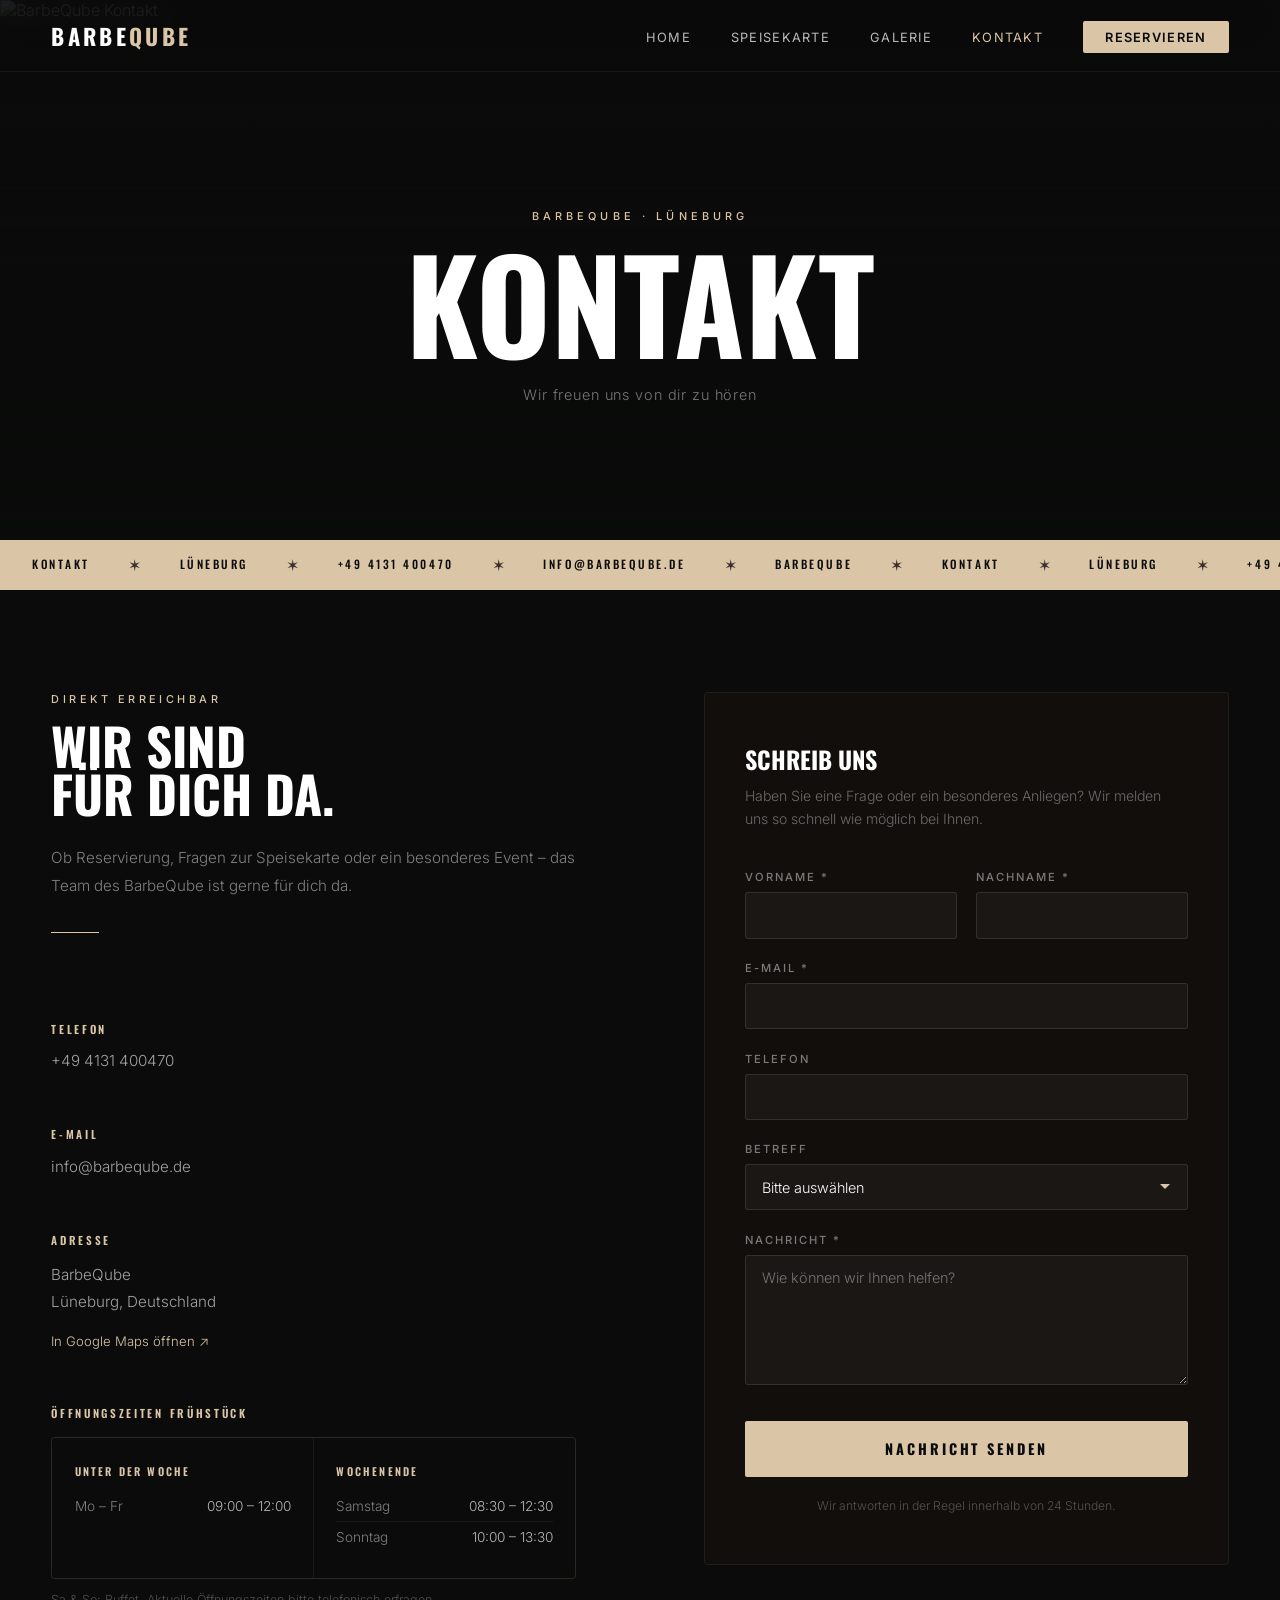
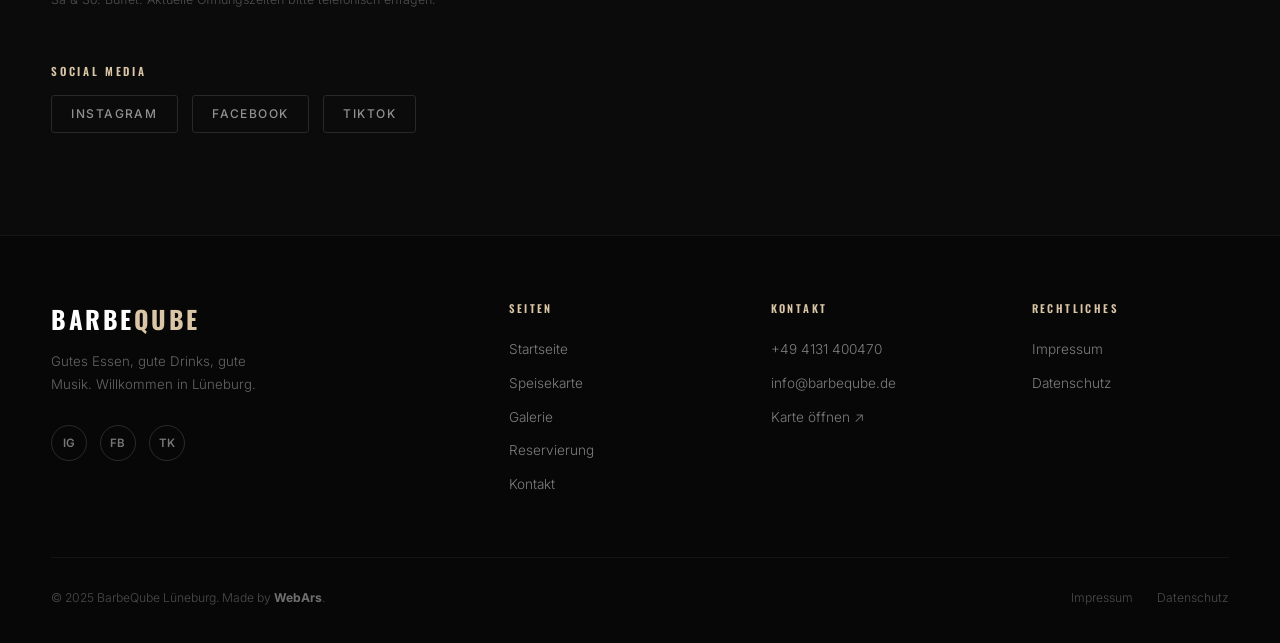
==== commit 035bc837: "Redesign impressum + datenschutz; remove gallery filter bar and contact map - contact: remove Lage/m" ====
--- a/contact/index.html
+++ b/contact/index.html
@@ -267,15 +267,6 @@
       </div>
     </div>
 
-    <div>
-      <span class="info-block-title" style="margin-bottom:1rem; display:block;">Lage</span>
-      <div class="map-block">
-        <a href="https://maps.app.goo.gl/cpq5zuDGFfmnqids9" target="_blank" rel="noopener" class="map-overlay-link" aria-label="In Google Maps öffnen">
-          <span class="map-overlay-btn">In Google Maps öffnen ↗</span>
-        </a>
-        <img src="assets/images/image-30.jpg" alt="BarbeQube Lüneburg" style="width:100%;height:100%;object-fit:cover;display:block;">
-      </div>
-    </div>
   </div>
 
   <!-- FORM COLUMN -->
